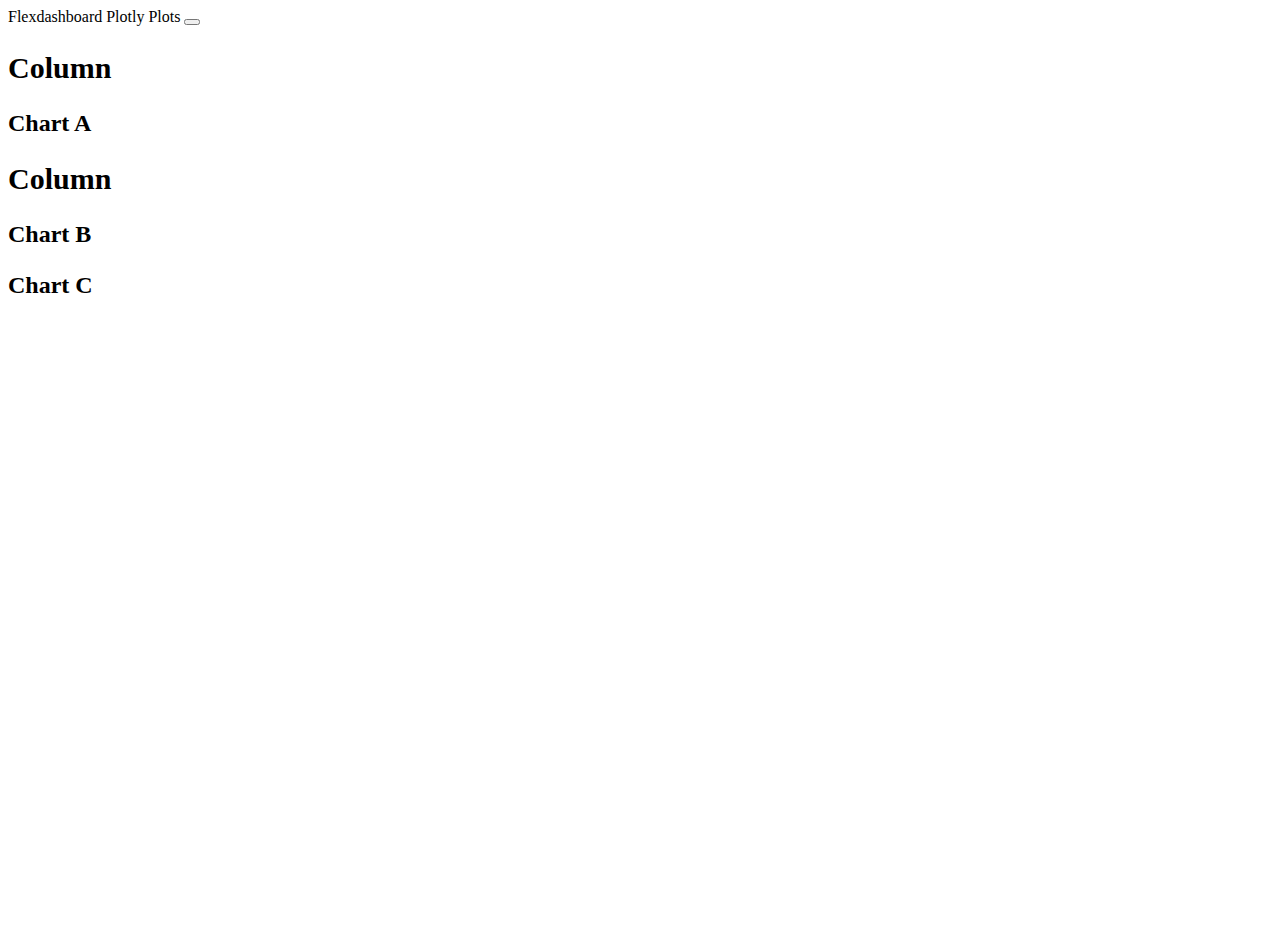
==== flexdashboard.html @ 16f6b31b "removing site_libs due to error in rendering" ====
<!DOCTYPE html>
<html xmlns="http://www.w3.org/1999/xhtml">
<head>

<meta charset="utf-8">
<meta http-equiv="Content-Type" content="text/html; charset=utf-8" />
<meta name="generator" content="pandoc" />



<title>Flexdashboard Plotly Plots</title>

<meta property="og:title" content="Flexdashboard Plotly Plots" />

<meta name='viewport' content='width=device-width, initial-scale=1.0, maximum-scale=1.0, user-scalable=no' />

<link rel="icon" href="data:image/x-icon;" type="image/x-icon">


<script type="text/javascript">
window.FlexDashboardComponents = [];
</script>

<script src="site_libs/header-attrs-2.16/header-attrs.js"></script>
<script src="site_libs/jquery-3.6.0/jquery-3.6.0.min.js"></script>
<meta name="viewport" content="width=device-width, initial-scale=1" />
<link href="site_libs/bootstrap-3.3.5/css/cosmo.min.css" rel="stylesheet" />
<script src="site_libs/bootstrap-3.3.5/js/bootstrap.min.js"></script>
<script src="site_libs/bootstrap-3.3.5/shim/html5shiv.min.js"></script>
<script src="site_libs/bootstrap-3.3.5/shim/respond.min.js"></script>
<style>h1 {font-size: 34px;}
       h1.title {font-size: 38px;}
       h2 {font-size: 30px;}
       h3 {font-size: 24px;}
       h4 {font-size: 18px;}
       h5 {font-size: 16px;}
       h6 {font-size: 12px;}
       code {color: inherit; background-color: rgba(0, 0, 0, 0.04);}
       pre:not([class]) { background-color: white }</style>
<script src="site_libs/stickytableheaders-0.1.19/jquery.stickytableheaders.min.js"></script>
<link href="site_libs/value-box-accent-static-0.6.0/theme-cosmo-value-box.css" rel="stylesheet" />
<link href="site_libs/flexdashboard-css-0.6.0/flexdashboard.min.css" rel="stylesheet" />
<link href="site_libs/flexdashboard-css-0.6.0/theme-cosmo.css" rel="stylesheet" />
<style type="text/css">
/*
  CSS for flexdashboard.js' use of Sly(). The sizing/position of this CSS needs to be
  applied _before_ flexdashboard.js initializes, which is why this CSS has been pulled
  out from flexdashboard.scss and inlined in the document's head.
*/

.storyboard-nav button {
  background: transparent;
  border: 0;
  opacity: .3;
  outline: none;
  padding: 0;
}

.storyboard-nav button:hover,
.storyboard-nav button:hover {
  opacity: .5;
}

.storyboard-nav button:disabled,
.storyboard-nav button:disabled {
  opacity: .1;
}

.storyboard-nav .sbnext,
.storyboard-nav .sbprev {
  float: left;
  width: 2%;
  height: 120px;
}

.storyboard-nav .sbprev {
  text-align: left;
  width: 2%;
}

.storyboard-nav .sbnext {
  float: right;
  text-align: right;
  margin-right: 8px;
}

.storyboard-nav .sbframelist {
  margin: 0 auto;
  width: 94%;
  height: 120px;
  overflow: hidden;
  text-shadow: none;
  margin-bottom: 8px;
}

.storyboard-nav .sbframelist ul {
  list-style: none;
  margin: 0;
  padding: 0;
  height: 100%;
}

.storyboard-nav .sbframelist ul li {
  float: left;
  width: 270px;
  height: 100%;
  padding: 10px 10px 10px 10px;
  margin-right: 8px;
  text-align: left;
  cursor: pointer;
}

.storyboard-nav .sbframelist ul li:last-child {
  margin-right: 0px;
}

.sbframe-commentary {
  width: 300px;
}

.sbframe-commentary ul {
  padding-left: 22px;
}

.sbframe.active {
  display: flex;
}

.sbframe:not(.active) {
  display: none;
}
@media only screen and (min-width: 768px) {
html, body {
  height: 100%;
}

#dashboard-container {
  height: 100%;
}
}
</style>



</head>

<body>

<div class="navbar navbar-inverse navbar-fixed-top" role="navigation">
<div class="container-fluid">
<div class="navbar-header">

<span class="navbar-logo">
  
</span>
<span class="navbar-brand">
  Flexdashboard Plotly Plots
  <span class="navbar-author">
        </span>
</span>

<button id="navbar-button" type="button" class="navbar-toggle collapsed pull-right" data-toggle="collapse" data-bs-toggle="collapse" data-target="#navbar" data-bs-target="#navbar">
<span class="icon-bar"></span>
<span class="icon-bar"></span>
<span class="icon-bar"></span>
</button>

</div>
<div id="navbar" class="navbar-collapse collapse">
<ul class="nav navbar-nav navbar-left">
</ul>
<ul class="nav navbar-nav navbar-right">
</ul>
</div><!--/.nav-collapse-->
</div><!--/.container-->
</div><!--/.navbar-->

<script type="text/javascript">


var FlexDashboard = (function () {

  // initialize options
  var _options = {};

  var FlexDashboard = function() {

    // default options
    _options = $.extend(_options, {
      theme: "cosmo",
      fillPage: false,
      orientation: 'columns',
      storyboard: false,
      defaultFigWidth: 576,
      defaultFigHeight: 461,
      defaultFigWidthMobile: 360,
      defaultFigHeightMobile: 461,
      isMobile: false,
      isPortrait: false,
      resize_reload: true
    });
  };

  function init(options) {

    // extend default options
    $.extend(true, _options, options);

    // add ids to sections that don't have them (pandoc won't assign ids
    // to e.g. sections with titles consisting of only chinese characters)
    var nextId = 1;
    $('.level1:not([id]),.level2:not([id]),.level3:not([id])').each(function() {
      $(this).attr('id', 'dashboard-' + nextId++);
    });

    // find navbar items
    var navbarItems = $('#flexdashboard-navbar');
    if (navbarItems.length)
      navbarItems = JSON.parse(navbarItems.html());
    addNavbarItems(navbarItems);

    // find the main dashboard container
    var dashboardContainer = $('#dashboard-container');

    // resolve mobile classes
    resolveMobileClasses(dashboardContainer);

    // one time global initialization for components
    componentsInit(dashboardContainer);

    // look for a global sidebar
    var globalSidebar = dashboardContainer.find(".section.level1.sidebar");
    if (globalSidebar.length > 0) {

      // global layout for fullscreen displays
      if (!isMobilePhone()) {

         // hoist it up to the top level
         globalSidebar.insertBefore(dashboardContainer);

         // lay it out (set width/positions)
         layoutSidebar(globalSidebar, dashboardContainer);

      // tuck sidebar into first page for mobile phones
      } else {

        // convert it into a level3 section
        globalSidebar.removeClass('sidebar');
        globalSidebar.removeClass('level1');
        globalSidebar.addClass('level3');
        var h1 = globalSidebar.children('h1');
        var h3 = $('<h3></h3>');
        h3.append(h1.contents());
        h3.insertBefore(h1);
        h1.detach();

        // move it into the first page
        var page = dashboardContainer.find('.section.level1').first();
        if (page.length > 0)
          page.prepend(globalSidebar);
      }
    }

    // look for pages to layout
    var pages = $('div.section.level1');
    if (pages.length > 0) {

        // find the navbar and collapse on clicked
        var navbar = $('#navbar');
        navbar.on("click", "a[data-toggle!=dropdown]", null, function () {
           navbar.collapse('hide');
        });

        // envelop the dashboard container in a tab content div
        dashboardContainer.wrapInner('<div class="tab-content"></div>');

        pages.each(function(index) {

          // lay it out
          layoutDashboardPage($(this));

          // add it to the navbar
          addToNavbar($(this), index === 0);

        });

    } else {

      // remove the navbar and navbar button if we don't
      // have any navbuttons
      if (navbarItems.length === 0) {
        $('#navbar').remove();
        $('#navbar-button').remove();
      }

      // add the storyboard class if requested
      if (_options.storyboard)
        dashboardContainer.addClass('storyboard');

      // layout the entire page
      layoutDashboardPage(dashboardContainer);
    }

    // if we are in shiny we need to trigger a window resize event to
    // force correct layout of shiny-bound-output elements
    if (isShinyDoc())
      $(window).trigger('resize');

    // make main components visible
    $('.section.sidebar').css('visibility', 'visible');
    dashboardContainer.css('visibility', 'visible');

    // handle location hash
    handleLocationHash();

    // intialize prism highlighting
    initPrismHighlighting();

    // record mobile and orientation state then register a handler
    // to refresh if resize_reload is set to true and it changes
    _options.isMobile = isMobilePhone();
    _options.isPortrait = isPortrait();
    if (_options.resize_reload) {
      $(window).on('resize', function() {
        if (_options.isMobile !== isMobilePhone() ||
            _options.isPortrait !== isPortrait()) {
          window.location.reload();
        }
      });
    } else {
      // if in desktop mode and resizing to mobile, make sure the heights are 100%
      // This enforces what `fillpage.css` does for "wider" pages.
      // Since we are not reloading once the page becomes small, we need to force the height to 100%
      // This is a new situation introduced when `_options.resize_reload` is `false`
      if (! _options.isMobile) {
        // only add if `fillpage.css` was added in the first place
        if (_options.fillPage) {
          // fillpage.css
          $("html,body,#dashboard").css("height", "100%");
        }
      }
    }
    // trigger layoutcomplete event
    dashboardContainer.trigger('flexdashboard:layoutcomplete');
  }

  function resolveMobileClasses(dashboardContainer) {
     // add top level layout class
    dashboardContainer.addClass(isMobilePhone() ? 'mobile-layout' :
                                                  'desktop-layout');

    // look for .mobile sections and add .no-mobile to their peers
    var mobileSections = $('.section.mobile');
    mobileSections.each(function() {
       var id = $(this).attr('id');
       var nomobileId = id.replace(/-\d+$/, '');
       $('#' + nomobileId).addClass('no-mobile');
    });
  }

  function addNavbarItems(navbarItems) {

    var navbarLeft = $('ul.navbar-left');
    var navbarRight = $('ul.navbar-right');

    for (var i = 0; i<navbarItems.length; i++) {

      // get the item
      var item = navbarItems[i];

      // determine the container
      var container = null;
      if (item.align === "left")
        container = navbarLeft;
      else
        container = navbarRight;

      // navbar menu if we have multiple items
      if (item.items) {
        var menu = navbarMenu(null, item.icon, item.title, container);
        for (var j = 0; j<item.items.length; j++) {
          var subItem = item.items[j];
          var li = $('<li></li>');
          var a = navbarLink(subItem.icon, subItem.title, subItem.href, subItem.target);
          a.removeClass("nav-link").addClass("dropdown-item");
          li.append(a);
          menu.append(li);
        }
      } else {
        var li = $('<li class="nav-item"></li>');
        li.append(navbarLink(item.icon, item.title, item.href, item.target));
        container.append(li);
      }
    }
  }

  // create or get a reference to an existing dropdown menu
  function navbarMenu(id, icon, title, container) {
    var existingMenu = [];
    if (id)
      existingMenu = container.children('#' + id);
    if (existingMenu.length > 0) {
      return existingMenu.children('ul');
    } else {
      var li = $('<li class="nav-item"></li>');
      if (id)
        li.attr('id', id);
      li.addClass('dropdown');
      // auto add "Share" title on mobile if necessary
      if (!title && icon && (icon === "fa-share-alt") && isMobilePhone())
        title = "Share";
      if (title) {
        title = title + ' <span class="caret"></span>';
      }
      var a = navbarLink(icon, title, "#");
      a.addClass('dropdown-toggle');
      a.attr('data-toggle', 'dropdown');
      a.attr('data-bs-toggle', 'dropdown');
      a.attr('role', 'button');
      a.attr('aria-expanded', 'false');
      li.append(a);
      var ul = $('<ul class="dropdown-menu"></ul>');
      ul.attr('role', 'menu');
      li.append(ul);
      container.append(li);
      return ul;
    }
  }

  function addToNavbar(page, active) {

    // capture the id and data-icon attribute (if any)
    var id = page.attr('id');
    var icon = page.attr('data-icon');
    var navmenu = page.attr('data-navmenu');

    // get hidden state (transfer this to navbar)
    var hidden = page.hasClass('hidden');
    page.removeClass('hidden');

    // sanitize the id for use with bootstrap tabs
    id = id.replace(/[.\/?&!#<>]/g, '').replace(/\s/g, '_');
    page.attr('id', id);

    // get the wrapper
    var wrapper = page.closest('.dashboard-page-wrapper');

    // move the id to the wrapper
    page.removeAttr('id');
    wrapper.attr('id', id);

    // add the tab-pane class to the wrapper
    wrapper.addClass('tab-pane');
    if (active)
      wrapper.addClass('active');

    // get a reference to the h1, discover its inner contens, then detach it
    var h1 = wrapper.find('h1').first();
    var title = h1.contents();
    h1.detach();

    // create a navbar item
    var li = $('<li></li>');
    var a = navbarLink(icon, title, '#' + id);
    a.attr('data-toggle', 'tab');
    li.append(a);

    // add it to the navbar (or navbar menu if specified)
    var container = $('ul.navbar-left');
    if (navmenu) {
      var menuId = navmenu.replace(/\s+/g, '');
      var menu = navbarMenu(menuId, null, navmenu, container);
      li.find("> a").removeClass("nav-link").addClass("dropdown-item");
      menu.append(li);
    } else {
      li.addClass("nav-item")
      container.append(li);
    }

    // hide it if requested
    if (hidden)
      li.addClass('hidden');
  }

  function navbarLink(icon, title, href, target) {

    var a = $('<a class="nav-link"></a>');
    if (icon) {

      // get the name of the icon set and icon
      var dashPos = icon.indexOf("-");
      var iconSet = null;
      var iconSplit = icon.split(" ");
      if (iconSplit.length > 1) {
        iconSet = iconSplit[0];
        icon = iconSplit.slice(1).join(" ");
      } else {
        iconSet = icon.substring(0, dashPos);
      }
      var iconName = icon.substring(dashPos + 1);

      // create the icon
      var iconElement = $('<span class="' + iconSet + ' ' + icon + '"></span>');
      if (title)
        iconElement.css('margin-right', '7px');
      a.append(iconElement);
      // if href is null see if we can auto-generate based on icon (e.g. social)
      if (!href)
        maybeGenerateLinkFromIcon(iconName, a);
    }
    if (title)
      a.append(title);

    // add the href.
    if (href) {
      if (href === "source_embed") {
        a.attr('href', '#');
        a.attr('data-featherlight', "#flexdashboard-source-code");
        a.featherlight({
            beforeOpen: function(event){
              $('body').addClass('unselectable');
            },
            afterClose: function(event){
              $('body').removeClass('unselectable');
            }
        });
      } else {
        a.attr('href', href);
      }
    }

    // add the arget
    if (target)
      a.attr('target', target);

    return a;
  }

  // auto generate a link from an icon name (e.g. twitter) when possible
  function maybeGenerateLinkFromIcon(iconName, a) {

     var serviceLinks = {
      "twitter": "https://twitter.com/share?text=" + encodeURIComponent(document.title) + "&url="+encodeURIComponent(location.href),
      "facebook": "https://www.facebook.com/sharer/sharer.php?s=100&p[url]="+encodeURIComponent(location.href),
      "linkedin": "https://www.linkedin.com/shareArticle?mini=true&url="+encodeURIComponent(location.href) + "&title=" + encodeURIComponent(document.title),
      "pinterest": "https://pinterest.com/pin/create/link/?url="+encodeURIComponent(location.href) + "&description=" + encodeURIComponent(document.title)
    };

    var makeSocialLink = function(a, href) {
      a.attr('href', '#');
      a.on('click', function(e) {
        e.preventDefault();
        window.open(href);
      });
    };

    $.each(serviceLinks, function(key, value) {
      if (iconName.indexOf(key) !== -1)
        makeSocialLink(a, value);
    });
  }

  // layout a dashboard page
  function layoutDashboardPage(page) {

    // use a page wrapper so that free form content above the
    // dashboard appears at the top rather than the side (as it
    // would without the wrapper in a column orientation)
    var wrapper = $('<div class="dashboard-page-wrapper"></div>');
    page.wrap(wrapper);

    // if there are no level2 or level3 headers synthesize a level3
    // header to contain the (e.g. frame it, scroll container, etc.)
    var headers = page.find('h2,h3');
    if (headers.length === 0)
      page.wrapInner('<div class="section level3"></div>');

    // hoist up any content before level 2 or level 3 headers
    var children = page.children();
    children.each(function(index) {
      if ($(this).hasClass('level2') || $(this).hasClass('level3'))
        return false;
      $(this).insertBefore(page);
    });

    // determine orientation and fillPage behavior for distinct media
    var orientation, fillPage, storyboard;

    // media: mobile phone
    if (isMobilePhone()) {

      // if there is a sidebar we need to ensure it's content
      // is properly framed as an h3
      var sidebar = page.find('.section.sidebar');
      sidebar.removeClass('sidebar');
      sidebar.wrapInner('<div class="section level3"></div>');
      var h2 = sidebar.find('h2');
      var h3 = $('<h3></h3>');
      h3.append(h2.contents());
      h3.insertBefore(h2);
      h2.detach();

      // wipeout h2 elements then enclose them in a single h2
      var level2 = page.find('div.section.level2');
      level2.each(function() {
        level2.children('h2').remove();
        level2.children().unwrap();
      });
      page.wrapInner('<div class="section level2"></div>');

      // substitute mobile images
      if (isPortrait()) {
        var mobileFigures = $('img.mobile-figure');
        mobileFigures.each(function() {
          // get the src (might be base64 encoded)
          var src = $(this).attr('src');

          // find it's peer
          var id = $(this).attr('data-mobile-figure-id');
          var img = $('img[data-figure-id=' + id + "]");
          img.attr('src', src)
             .attr('width', _options.defaultFigWidthMobile)
             .attr('height', _options.defaultFigHeightMobile);
        });
      }

      // hoist storyboard commentary into it's own section
      if (page.hasClass('storyboard')) {
        var commentaryHR = page.find('div.section.level3 hr');
        commentaryHR.each(function() {
          var commentary = $(this).nextAll().detach();
          var commentarySection = $('<div class="section level3"></div>');
          commentarySection.append(commentary);
          commentarySection.insertAfter($(this).closest('div.section.level3'));
          $(this).remove();
        });
      }

      // force a non full screen layout by columns
      orientation = _options.orientation = 'columns';
      fillPage = _options.fillPage = false;
      storyboard = _options.storyboard = false;

    // media: desktop
    } else {

      // determine orientation
      orientation = page.attr('data-orientation');
      if (orientation !== 'rows' && orientation != 'columns')
        orientation = _options.orientation;

      // determine storyboard mode
      storyboard = page.hasClass('storyboard');

      // fillPage based on options (force for storyboard)
      fillPage = _options.fillPage || storyboard;

      // handle sidebar
      var sidebar = page.find('.section.level2.sidebar');
      if (sidebar.length > 0)
        layoutSidebar(sidebar, page);
    }

    // give it and it's parent divs height: 100% if we are in fillPage mode
    if (fillPage) {
      page.addClass('vertical-layout-fill');
      page.css('height', '100%');
      page.parents('div').css('height', '100%');
    } else {
      page.addClass('vertical-layout-scroll');
    }

    // perform the layout
    if (storyboard)
      layoutPageAsStoryboard(page);
    else if (orientation === 'rows')
      layoutPageByRows(page, fillPage);
    else if (orientation === 'columns')
      layoutPageByColumns(page, fillPage);
  }

  function layoutSidebar(sidebar, content) {

    // get it out of the header hierarchy
    sidebar = sidebar.first();
    if (sidebar.hasClass('level1')) {
      sidebar.removeClass('level1');
      sidebar.children('h1').remove();
    } else if (sidebar.hasClass('level2')) {
      sidebar.removeClass('level2');
      sidebar.children('h2').remove();
    }

    // determine width
    var sidebarWidth = isTablet() ? 220 : 250;
    var dataWidth = parseInt(sidebar.attr('data-width'));
    if (dataWidth)
      sidebarWidth = dataWidth;

    // set the width and shift the page right to accomodate the sidebar
    sidebar.css('width', sidebarWidth + 'px');
    content.css('padding-left', sidebarWidth + 'px');

    // wrap it's contents in a form
    sidebar.wrapInner($('<form></form>'));
  }

  function layoutPageAsStoryboard(page) {

    // create storyboard navigation
    var nav = $('<div class="storyboard-nav"></div>');

    // add navigation buttons
    var prev = $('<button class="sbprev"><i class="fa fa-angle-left"></i></button>');
    nav.append(prev);
    var next= $('<button class="sbnext"><i class="fa fa-angle-right"></i></button>');
    nav.append(next);

    // add navigation frame
    var frameList = $('<div class="sbframelist"></div>');
    nav.append(frameList);
    var ul = $('<ul></ul>');
    frameList.append(ul);

     // find all the level3 sections (those are the storyboard frames)
    var frames = page.find('div.section.level3');
    frames.each(function() {

      // mark it
      $(this).addClass('sbframe');

      // divide it into chart content and (optional) commentary
      $(this).addClass('dashboard-column-orientation');

      // stuff the chart into it's own div w/ flex
      $(this).wrapInner('<div class="sbframe-component"></div>');
      setFlex($(this), 1);
      var frame = $(this).children('.sbframe-component');

      // extract the title from the h3
      var li = $('<li></li>');
      var h3 = frame.children('h3');
      li.append(h3.contents());
      h3.detach();
      ul.append(li);

      // extract commentary
      var hr = frame.children('hr');
      if (hr.length) {
        var commentary = hr.nextAll().detach();
        hr.remove();
        var commentaryFrame = $('<div class="sbframe-commentary"></div>');
        commentaryFrame.addClass('flowing-content-shim');
        commentaryFrame.addClass('flowing-content-container');
        commentaryFrame.append(commentary);
        $(this).append(commentaryFrame);

        // look for a data-commentary-width attribute
        var commentaryWidth = $(this).attr('data-commentary-width');
        if (commentaryWidth)
          commentaryFrame.css('width', commentaryWidth + 'px');
      }

      // layout the chart (force flex)
      var result = layoutChart(frame, true);

      // ice the notes if there are none
      if (!result.notes)
        frame.find('.chart-notes').remove();

      // set flex on chart
      setFlex(frame, 1);
    });

    // create a div to hold all the frames
    var frameContent = $('<div class="sbframe-content"></div>');
    frameContent.addClass('dashboard-row-orientation');
    frameContent.append(frames.detach());

    // row orientation to stack nav and frame content
    page.addClass('dashboard-row-orientation');
    page.append(nav);
    page.append(frameContent);
    setFlex(frameContent, 1);

    // initialize sly
    var sly = new Sly(frameList, {
    		horizontal: true,
    		itemNav: 'basic',
    		smart: true,
    		activateOn: 'click',
    		startAt: 0,
    		scrollBy: 1,
    		activatePageOn: 'click',
    		speed: 200,
    		moveBy: 600,
    		dragHandle: true,
    		dynamicHandle: true,
    		clickBar: true,
    		keyboardNavBy: 'items',
    		next: next,
    		prev: prev
    	}).init();

    // make first frame active
    frames.removeClass('active');
    frames.first().addClass('active');

    // subscribe to frame changed events
    sly.on('active', function (eventName, itemIndex) {
      frames.removeClass('active');
      frames.eq(itemIndex).addClass('active')
                          .trigger('shown');
    });
  }

  function layoutPageByRows(page, fillPage) {

    // row orientation
    page.addClass('dashboard-row-orientation');

    // find all the level2 sections (those are the rows)
    var rows = page.find('div.section.level2');

    // if there are no level2 sections then treat the
    // entire page as if it's a level 2 section
    if (rows.length === 0) {
      page.wrapInner('<div class="section level2"></div>');
      rows = page.find('div.section.level2');
    }

    rows.each(function () {

      // flags
      var haveNotes = false;
      var haveFlexHeight = true;

      // remove the h2
      $(this).children('h2').remove();

      // check for a tabset
      var isTabset = $(this).hasClass('tabset');
      if (isTabset)
        layoutTabset($(this));

      // give it row layout semantics if it's not a tabset
      if (!isTabset)
        $(this).addClass('dashboard-row');

      // find all of the level 3 subheads
      var columns = $(this).find('div.section.level3');

      // determine figureSizes sizes
      var figureSizes = chartFigureSizes(columns);

      // fixup the columns
      columns.each(function(index) {

        // layout the chart (force flex if we are in a tabset)
        var result = layoutChart($(this), isTabset);

        // update flexHeight state
        if (!result.flex)
          haveFlexHeight = false;

        // update state
        if (result.notes)
          haveNotes = true;

        // set the column flex based on the figure width
        // (value boxes will just get the default figure width)
        var chartWidth = figureSizes[index].width;
        setFlex($(this), chartWidth + ' ' + chartWidth + ' 0px');

      });

      // remove empty chart note divs
      if (isTabset)
        $(this).find('.chart-notes').filter(function() {
            return $(this).html() === "&nbsp;";
        }).remove();
      if (!haveNotes)
        $(this).find('.chart-notes').remove();

       // make it a flexbox row
      if (haveFlexHeight)
        $(this).addClass('dashboard-row-flex');

      // now we can set the height on all the wrappers (based on maximum
      // figure height + room for title and notes, or data-height on the
      // container if specified). However, don't do this if there is
      // no flex on any of the constituent columns
      var flexHeight = null;
      var dataHeight = parseInt($(this).attr('data-height'));
      if (dataHeight)
        flexHeight = adjustedHeight(dataHeight, columns.first());
      else if (haveFlexHeight)
        flexHeight = maxChartHeight(figureSizes, columns);
      if (flexHeight) {
        if (fillPage)
          setFlex($(this), flexHeight + ' ' + flexHeight + ' 0px');
        else {
          $(this).css('height', flexHeight + 'px');
          setFlex($(this), '0 0 ' + flexHeight + 'px');
        }
      }

    });
  }

  function layoutPageByColumns(page, fillPage) {

    // column orientation
    page.addClass('dashboard-column-orientation');

    // find all the level2 sections (those are the columns)
    var columns = page.find('div.section.level2');

    // if there are no level2 sections then treat the
    // entire page as if it's a level 2 section
    if (columns.length === 0) {
      page.wrapInner('<div class="section level2"></div>');
      columns = page.find('div.section.level2');
    }

    // layout each column
    columns.each(function (index) {

      // remove the h2
      $(this).children('h2').remove();

      // make it a flexbox column
      $(this).addClass('dashboard-column');

      // check for a tabset
      var isTabset = $(this).hasClass('tabset');
      if (isTabset)
        layoutTabset($(this));

      // find all the h3 elements
      var rows = $(this).find('div.section.level3');

      // get the figure sizes for the rows
      var figureSizes = chartFigureSizes(rows);

      // column flex is the max row width (or data-width if specified)
      var flexWidth;
      var dataWidth = parseInt($(this).attr('data-width'));
      if (dataWidth)
        flexWidth = dataWidth;
      else
        flexWidth = maxChartWidth(figureSizes);
      setFlex($(this), flexWidth + ' ' + flexWidth + ' 0px');

      // layout each chart
      rows.each(function(index) {

        // perform the layout
        var result = layoutChart($(this), false);

        // ice the notes if there are none
        if (!result.notes)
          $(this).find('.chart-notes').remove();

        // set flex height based on figHeight, then adjust
        if (result.flex) {
          var chartHeight = figureSizes[index].height;
          chartHeight = adjustedHeight(chartHeight, $(this));
          if (fillPage)
            setFlex($(this), chartHeight + ' ' + chartHeight + ' 0px');
          else {
            $(this).css('height', chartHeight + 'px');
            setFlex($(this), chartHeight + ' ' + chartHeight + ' ' + chartHeight + 'px');
          }
        }
      });
    });
  }

  function chartFigureSizes(charts) {

    // sizes
    var figureSizes = new Array(charts.length);

    // check each chart
    charts.each(function(index) {

      // start with default
      figureSizes[index] = {
        width: _options.defaultFigWidth,
        height: _options.defaultFigHeight
      };

      // look for data-height or data-width then knit options
      var dataWidth = parseInt($(this).attr('data-width'));
      var dataHeight = parseInt($(this).attr('data-height'));
      var knitrOptions = $(this).find('.knitr-options:first');
      var knitrWidth, knitrHeight;
      if (knitrOptions) {
        knitrWidth = parseInt(knitrOptions.attr('data-fig-width'));
        knitrHeight =  parseInt(knitrOptions.attr('data-fig-height'));
      }

      // width
      if (dataWidth)
        figureSizes[index].width = dataWidth;
      else if (knitrWidth)
        figureSizes[index].width = knitrWidth;

      // height
      if (dataHeight)
        figureSizes[index].height = dataHeight;
      else if (knitrHeight)
        figureSizes[index].height = knitrHeight;
    });

    // return sizes
    return figureSizes;
  }

  function maxChartHeight(figureSizes, charts) {

    // first compute the maximum height
    var maxHeight = _options.defaultFigHeight;
    for (var i = 0; i<figureSizes.length; i++)
      if (figureSizes[i].height > maxHeight)
        maxHeight = figureSizes[i].height;

    // now add offests for chart title and chart notes
    if (charts.length)
      maxHeight = adjustedHeight(maxHeight, charts.first());

    return maxHeight;
  }

  function adjustedHeight(height, chart) {
    if (chart.length > 0) {
      var chartTitle = chart.find('.chart-title');
      if (chartTitle.length)
        height += chartTitle.first().outerHeight();
      var chartNotes = chart.find('.chart-notes');
      if (chartNotes.length)
        height += chartNotes.first().outerHeight();
    }
    return height;
  }

  function maxChartWidth(figureSizes) {
    var maxWidth = _options.defaultFigWidth;
    for (var i = 0; i<figureSizes.length; i++)
      if (figureSizes[i].width > maxWidth)
        maxWidth = figureSizes[i].width;
    return maxWidth;
  }

  // layout a chart
  function layoutChart(chart, forceFlex) {

    // state to return
    var result = {
      notes: false,
      flex: false
    };

    // extract the title
    var title = extractTitle(chart);

    // find components that apply to this container
    var components = componentsFind(chart);

    // if it's a custom component then call it and return
    var customComponents = componentsCustom(components);
    if (customComponents.length) {
      componentsLayout(customComponents, title, chart);
      result.notes = false;
      result.flex = forceFlex || componentsFlex(customComponents);
      return result;
    }

    // put all the content in a chart wrapper div
    chart.addClass('chart-wrapper');
    chart.wrapInner('<div class="chart-stage"></div>');
    var chartContent = chart.children('.chart-stage');

    // flex the content if appropriate
    result.flex = forceFlex || componentsFlex(components);
    if (result.flex) {
      // add flex classes
      chart.addClass('chart-wrapper-flex');
      chartContent.addClass('chart-stage-flex');

      // additional shim to break out of flexbox sizing
      chartContent.wrapInner('<div class="chart-shim"></div>');
      chartContent = chartContent.children('.chart-shim');
    }

    // set custom data-padding attribute
    var pad = chart.attr('data-padding');
    if (pad) {
      if (pad === "0")
        chart.addClass('no-padding');
      else {
        pad = pad + 'px';
        chartContent.css('left', pad)
                    .css('top', pad)
                    .css('right', pad)
                    .css('bottom', pad)
      }
    }

    // call compoents
    componentsLayout(components, title, chartContent);

    // also activate components on shiny output
    findShinyOutput(chartContent).on('shiny:value',
      function(event) {
        var element = $(event.target);
        setTimeout(function() {

          // see if we opted out of flex based on our output (for shiny
          // we can't tell what type of output we have until after the
          // value is bound)
          var components = componentsFind(element);
          var flex = forceFlex || componentsFlex(components);
          if (!flex) {
            chart.css('height', "");
            setFlex(chart, "");
            chart.removeClass('chart-wrapper-flex');
            chartContent.removeClass('chart-stage-flex');
            chartContent.children().unwrap();
          }

          // perform layout
          componentsLayout(components, title, element.parent());
        }, 10);
      });

    // add the title
    var chartTitle = $('<div class="chart-title"></div>');
    chartTitle.append(title);
    chart.prepend(chartTitle);

    // add the notes section
    var chartNotes = $('<div class="chart-notes"></div>');
    chartNotes.html('&nbsp;');
    chart.append(chartNotes);

    // attempt to extract notes if we have a component
    if (components.length)
      result.notes = extractChartNotes(chartContent, chartNotes);

    // return result
    return result;
  }

  // build a tabset from a section div with the .tabset class
  function layoutTabset(tabset) {

    // check for fade option
    var fade = tabset.hasClass("tabset-fade");
    var pills = tabset.hasClass("tabset-pills");
    var navClass = pills ? "nav-pills" : "nav-tabs";

    // determine the heading level of the tabset and tabs
    var match = tabset.attr('class').match(/level(\d) /);
    if (match === null)
      return;
    var tabsetLevel = Number(match[1]);
    var tabLevel = tabsetLevel + 1;

    // find all subheadings immediately below
    var tabs = tabset.find("div.section.level" + tabLevel);
    if (!tabs.length)
      return;

    // create tablist and tab-content elements
    var tabList = $('<ul class="nav ' + navClass + '" role="tablist"></ul>');
    $(tabs[0]).before(tabList);
    var tabContent = $('<div class="tab-content"></div>');
    $(tabs[0]).before(tabContent);

    // build the tabset
    var activeTab = 0;
    tabs.each(function(i) {

      // get the tab div
      var tab = $(tabs[i]);

      // get the id then sanitize it for use with bootstrap tabs
      var id = tab.attr('id');

      // see if this is marked as the active tab
      if (tab.hasClass('active'))
        activeTab = i;

      // sanitize the id for use with bootstrap tabs
      id = id.replace(/[.\/?&!#<>]/g, '').replace(/\s/g, '_');
      tab.attr('id', id);

      // get the heading element within it and grab it's text
      var heading = tab.find('h' + tabLevel + ':first');
      var headingDom = heading.contents();

      // build and append the tab list item
      var a = $('<a role="tab" data-toggle="tab" class="nav-link"></a>');
      a.append(headingDom);
      a.attr('href', '#' + id);
      a.attr('aria-controls', id);
      var li = $('<li role="presentation" class="nav-item"></li>');
      li.append(a);
      tabList.append(li);

      // set it's attributes
      tab.attr('role', 'tabpanel');
      tab.addClass('tab-pane');
      tab.addClass('tabbed-pane');
      tab.addClass('no-title');
      if (fade)
        tab.addClass('fade');

      // move it into the tab content div
      tab.detach().appendTo(tabContent);
    });

    // set active tab
    $(tabList.children()[activeTab]).tab("show");
    var active = $(tabContent.children('div.section')[activeTab]);
    active.addClass('active');
    if (fade)
      active.addClass('in');

    // add nav-tabs-custom
    tabset.addClass('nav-tabs-custom');

    // internal layout is dashboard-column with tab-content flexing
    tabset.addClass('dashboard-column');
    setFlex(tabContent, 1);
  }

  // one time global initialization for components
  function componentsInit(dashboardContainer) {
    for (var i=0; i<window.FlexDashboardComponents.length; i++) {
      var component = window.FlexDashboardComponents[i];
      if (component.init)
        component.init(dashboardContainer);
    }
  }

  // find components that apply within a container
  function componentsFind(container) {

    // look for components
    var components = [];
    for (var i=0; i<window.FlexDashboardComponents.length; i++) {
      var component = window.FlexDashboardComponents[i];
      if (component.find(container).length)
        components.push(component);
    }

    // if there were none then use a special flowing content component
    // that just adds a scrollbar in fillPage mode
    if (components.length == 0) {
      components.push({
        find: function(container) {
          return container;
        },

        flex: function(fillPage) {
          return fillPage;
        },

        layout: function(title, container, element, fillPage) {
          if (fillPage) {
            container.addClass('flowing-content-shim');
            container.addClass('flowing-content-container');
          }
        }
      });
    }

    return components;
  }

  // if there is a custom component then pick it out
  function componentsCustom(components) {
    var customComponent = [];
    for (var i=0; i<components.length; i++)
      if (components[i].type === "custom") {
        customComponent.push(components[i]);
        break;
      }
    return customComponent;
  }

  // query all components for flex
  function componentsFlex(components) {

    // no components at all means no flex
    if (components.length === 0)
      return false;

    // otherwise query components (assume true unless we see false)
    var isMobile = isMobilePhone();
    for (var i=0; i<components.length; i++)
      if (components[i].flex && !components[i].flex(_options.fillPage))
        return false;
    return true;
  }

  // layout all components
  function componentsLayout(components, title, container) {
    var isMobile = isMobilePhone();
    for (var i=0; i<components.length; i++) {
      var element = components[i].find(container);
      if (components[i].layout) {
        // call layout (don't call other components if it returns false)
        var result = components[i].layout(title, container, element, _options.fillPage);
        if (result === false)
          return;
      }
    }
  }

  // get a reference to the h3, discover it's inner html, and remove it
  function extractTitle(container) {
    var h3 = container.children('h3').first();
    var title = '';
    if (!container.hasClass('no-title'))
      title = h3.contents();
    h3.detach();
    return title;
  }

  // extract chart notes
  function extractChartNotes(chartContent, chartNotes) {
    // look for a terminating blockquote or image caption
    var blockquote = chartContent.children('blockquote:last-child');
    var caption = chartContent.children('div.image-container')
                              .children('p.caption');
    if (blockquote.length) {
      chartNotes.empty().append(blockquote.children('p:first-child').contents());
      blockquote.remove();
      return true;
    } else if (caption.length) {
      chartNotes.empty().append(caption.contents());
      caption.remove();
      return true;
    } else {
      return false;
    }
  }

  function findShinyOutput(chartContent) {
    return chartContent.find('.shiny-text-output, .shiny-html-output');
  }

  // safely detect rendering on a mobile phone
  function isMobilePhone() {
    try
    {
      return ! window.matchMedia("only screen and (min-width: 768px)").matches;
    }
    catch(e) {
      return false;
    }
  }

  function isFillPage() {
    return _options.fillPage;
  }

  // detect portrait mode
  function isPortrait() {
    return ($(window).width() < $(window).height());
  }

  // safely detect rendering on a tablet
  function isTablet() {
    try
    {
      return window.matchMedia("only screen and (min-width: 769px) and (max-width: 992px)").matches;
    }
    catch(e) {
      return false;
    }
  }

  // test whether this is a shiny doc
  function isShinyDoc() {
    return (typeof(window.Shiny) !== "undefined" && !!window.Shiny.outputBindings);
  }

  // set flex using vendor specific prefixes
  function setFlex(el, flex) {
    el.css('-webkit-box-flex', flex)
      .css('-webkit-flex', flex)
      .css('-ms-flex', flex)
      .css('flex', flex);
  }

  // support bookmarking of pages
  function handleLocationHash() {

    // restore tab/page from bookmark
    var hash = window.decodeURIComponent(window.location.hash);
    if (hash.length > 0)
      $('ul.nav a[href="' + hash + '"]').tab('show');
    FlexDashboardUtils.manageActiveNavbarMenu();

    // navigate to a tab when the history changes
    window.addEventListener("popstate", function(e) {
      var hash = window.decodeURIComponent(window.location.hash);
      var activeTab = $('ul.nav a[href="' + hash + '"]');
      if (activeTab.length) {
        activeTab.tab('show');
      } else {
        $('ul.nav a:first').tab('show');
      }
      FlexDashboardUtils.manageActiveNavbarMenu();
    });

    // add a hash to the URL when the user clicks on a tab/page
    $('.navbar-nav a[data-toggle="tab"]').on('click', function(e) {
      var baseUrl = FlexDashboardUtils.urlWithoutHash(window.location.href);
      var hash = FlexDashboardUtils.urlHash($(this).attr('href'));
      var href = baseUrl + hash;
      FlexDashboardUtils.setLocation(href);
    });

    // handle clicks of other links that should activate pages
    var navPages = $('ul.navbar-nav li a[data-toggle=tab]');
    navPages.each(function() {
      var href =  $(this).attr('href');
      var links = $('a[href="' + href + '"][data-toggle!=tab]');
      links.each(function() {
        $(this).on('click', function(e) {
          window.FlexDashboardUtils.showPage(href);
        });
      });
    });
  }

  // tweak Prism highlighting
  function initPrismHighlighting() {

    if (window.Prism) {
      Prism.languages.insertBefore('r', 'comment', {
        'heading': [
          {
            // title 1
        	  // =======

        	  // title 2
        	  // -------
        	  pattern: /\w+.*(?:\r?\n|\r)(?:====+|----+)/,
            alias: 'operator'
          },
          {
            // ### title 3
            pattern: /(^\s*)###[^#].+/m,
            lookbehind: true,
            alias: 'operator'
          }
        ]
      });

      // prism highlight
      Prism.highlightAll();
    }
  }

  FlexDashboard.prototype = {
    constructor: FlexDashboard,
    init: init,
    isMobilePhone: isMobilePhone,
    isFillPage: isFillPage
  };

  return FlexDashboard;

})();

// utils
window.FlexDashboardUtils = {
  resizableImage: function(img) {
    var src = img.attr('src');
    var url = 'url("' + src + '")';
    img.parent().css('background', url)
                .css('background-size', 'contain')
                .css('background-repeat', 'no-repeat')
                .css('background-position', 'center')
                .addClass('image-container');
  },
  setLocation: function(href) {
    if (history && history.pushState) {
      history.pushState(null, null, href);
    } else {
      window.location.replace(href);
    }
    setTimeout(function() {
        window.scrollTo(0, 0);
    }, 10);
    this.manageActiveNavbarMenu();
  },
  showPage: function(href) {
    $('ul.navbar-nav li a[href="' + href + '"]').tab('show');
    var baseUrl = this.urlWithoutHash(window.location.href);
    var loc = baseUrl + href;
    this.setLocation(loc);
  },
  showLinkedValue: function(href) {
    // check for a page link
    if ($('ul.navbar-nav li a[data-toggle=tab][href="' + href + '"]').length > 0)
      this.showPage(href);
    else
      window.open(href);
  },
  urlWithoutHash: function(url) {
    var hashLoc = url.indexOf('#');
    if (hashLoc != -1)
      return url.substring(0, hashLoc);
    else
      return url;
  },
  urlHash: function(url) {
    var hashLoc = url.indexOf('#');
    if (hashLoc != -1)
      return url.substring(hashLoc);
    else
      return "";
  },
  manageActiveNavbarMenu: function () {
    // remove active from currently active tabs
    $('.navbar ul.nav .active').removeClass('active');
    // find the active tab
    var activeTab = $('.dashboard-page-wrapper.tab-pane.active');
    if (activeTab.length > 0) {
      var tabId = activeTab.attr('id');
      if (tabId)
        $(".navbar ul.nav a[href='#" + tabId + "']").tab("show");
    }
  }
};

window.FlexDashboard = new FlexDashboard();

// empty content
window.FlexDashboardComponents.push({
  find: function(container) {
    if (container.find('p').length == 0)
      return container;
    else
      return $();
  }
})

// plot image
window.FlexDashboardComponents.push({

  find: function(container) {
    return container.children('p')
                    .children('img:only-child');
  },

  layout: function(title, container, element, fillPage) {
    FlexDashboardUtils.resizableImage(element);
  }
});

// plot image (figure style)
window.FlexDashboardComponents.push({

  find: function(container) {
    return container.children('div.figure').children('img');
  },

  layout: function(title, container, element, fillPage) {
    FlexDashboardUtils.resizableImage(element);
  }
});

// htmlwidget
window.FlexDashboardComponents.push({

  init: function(dashboardContainer) {
    // trigger "shown" after initial layout to force static htmlwidgets
    // in runtime: shiny to be resized after the dom has been transformed
    dashboardContainer.on('flexdashboard:layoutcomplete', function(event) {
      setTimeout(function() {
        dashboardContainer.trigger('shown');
      }, 200);
    });
  },

  find: function(container) {
    return container.children('div[id^="htmlwidget-"],div.html-widget');
  }
});

// gauge
window.FlexDashboardComponents.push({

  find: function(container) {
    return container.children('div.html-widget.gauge');
  },

  flex: function(fillPage) {
    return false;
  },

  layout: function(title, container, element, fillPage) {


  }

});

// shiny output
window.FlexDashboardComponents.push({
  find: function(container) {
    return container.children('div[class^="shiny-"]');
  }
});

// bootstrap table
window.FlexDashboardComponents.push({

  find: function(container) {
    var bsTable = container.find('table.table');
    if (bsTable.length !== 0)
      return bsTable;
    else
      return container.find('tr.header').parent('thead').parent('table');
  },

  flex: function(fillPage) {
    return fillPage;
  },

  layout: function(title, container, element, fillPage) {

    // alias variables
    var bsTable = element;

    // fixup xtable generated tables with a proper thead
    var headerRow = bsTable.find('tbody > tr:first-child > th').parent();
    if (headerRow.length > 0) {
      var thead = $('<thead></thead>');
      bsTable.prepend(thead);
      headerRow.detach().appendTo(thead);
    }

    // improve appearance
    container.addClass('bootstrap-table');

    // for fill page provide scrolling w/ sticky headers
    if (fillPage) {
      // force scrollbar on overflow
      container.addClass('flowing-content-shim');

      // stable table headers when scrolling
      bsTable.stickyTableHeaders({
        scrollableArea: container
      });
    }
  }
});

// embedded shiny app
window.FlexDashboardComponents.push({

  find: function(container) {
    return container.find('iframe.shiny-frame');
  },

  flex: function(fillPage) {
    return fillPage;
  },

  layout: function(title, container, element, fillPage) {
    if (fillPage) {
      element.attr('height', '100%');
    } else {
      // provide default height if necessary
      var height = element.get(0).style.height;
      if (!height)
        height = element.attr('height');
      if (!height)
        element.attr('height', 500);
    }
  }
});

// shiny fillRow or fillCol
window.FlexDashboardComponents.push({

  find: function(container) {
    return container.find('.flexfill-container');
  },

  flex: function(fillPage) {
    return fillPage;
  },

  layout: function(title, container, element, fillPage) {
    if (fillPage)
      element.css('height', '100%');
    else {
      // provide default height if necessary
      var height = element.get(0).style.height;
      if (height === "100%" || height === "auto" || height === "initial" ||
          height === "inherit" || !height) {
        element.css('height', 500);
      }
    }
  }
});

// valueBox
window.FlexDashboardComponents.push({

  type: "custom",

  find: function(container) {
    if (container.find('span.value-output, .shiny-valuebox-output').length)
      return container;
    else
      return $();
  },

  flex: function(fillPage) {
    return false;
  },

  layout: function(title, container, element, fillPage) {

    // alias variables
    var chartTitle = title;
    var valueBox = element;

    // add value-box class to container
    container.addClass('value-box');

    // value paragraph
    var value = $('<p class="value"></p>');

    // if we have shiny-text-output then just move it in
    var valueOutputSpan = [];
    var shinyOutput = valueBox.find('.shiny-valuebox-output').detach();
    if (shinyOutput.length) {
      valueBox.children().remove();
      shinyOutput.html("&mdash;");
      value.append(shinyOutput);
    } else {
      // extract the value (remove leading vector index)
      var chartValue = valueBox.text().trim();
      chartValue = chartValue.replace("[1] ", "");
      valueOutputSpan = valueBox.find('span.value-output').detach();
      valueBox.children().remove();
      value.text(chartValue);
    }

    // caption
    var caption = $('<p class="caption"></p>');
    caption.append(chartTitle);

    // build inner div for value box and add it
    var inner = $('<div class="inner"></div>');
    inner.append(value);
    inner.append(caption);
    valueBox.append(inner);

    // add icon if specified
    var icon = $('<div class="icon"><i></i></div>');
    valueBox.append(icon);
    function setIcon(chartIcon) {
      var iconLib = "";
      var iconSplit = chartIcon.split(" ");
      if (iconSplit.length > 1) {
        iconLib = iconSplit[0];
        chartIcon = iconSplit.slice(1).join(" ");
      } else {
        var components = chartIcon.split("-");
        if (components.length > 1)
          iconLib = components[0];
      }
      icon.children('i').attr('class', iconLib + ' ' + chartIcon);
    }
    var chartIcon = valueBox.attr('data-icon');
    if (chartIcon)
      setIcon(chartIcon);

    // handle data attributes in valueOutputSpan
    function handleValueOutput(valueOutput) {

      // caption
      var dataCaption = valueOutput.attr('data-caption');
      if (dataCaption)
        caption.html(dataCaption);

      // icon
      var dataIcon = valueOutput.attr('data-icon');
      if (dataIcon)
        setIcon(dataIcon);

      // If valueBox(color=) was an accent color, this attr should
      // be populated with the accent color and the relevant CSS comes
      // in through HTML dependencies
      var dataColorAccent = valueOutput.attr('data-color-accent');
      var valueBoxClasses = "value-box-" + (["primary", "info", "danger", "warning", "success"].join(" value-box-"));
      if (dataColorAccent) {
        valueBox.removeClass(valueBoxClasses);
        valueBox.addClass('value-box-' + dataColorAccent);
      }

      // If valueBox(color=) was a CSS color, these other data-color-*
      // attrs will be populated
      var dataColor = valueOutput.attr('data-color');
      if (dataColor) {
        valueBox.removeClass(valueBoxClasses);
        valueBox.css('background-color', dataColor);
      }
      var dataColorText = valueOutput.attr('data-color-text');
      if (dataColorText) {
        valueBox.find(".inner").css('color', dataColorText);
      }
      var dataColorIcon = valueOutput.attr('data-color-icon');
      if (dataColorIcon) {
        valueBox.find(".icon").css('color', dataColorIcon);
      }

      // url
      var dataHref = valueOutput.attr('data-href');
      if (dataHref) {
        valueBox.addClass('linked-value');
        valueBox.off('click.value-box');
        valueBox.on('click.value-box', function(e) {
          window.FlexDashboardUtils.showLinkedValue(dataHref);
        });
      }
    }

    // check for a valueOutputSpan
    if (valueOutputSpan.length > 0) {
      handleValueOutput(valueOutputSpan);
    }

    // if we have a shinyOutput then bind a listener to handle
    // new valueOutputSpan values
    shinyOutput.on('shiny:value',
      function(event) {
        var element = $(event.target);
        setTimeout(function() {
          var valueOutputSpan = element.find('span.value-output');
          if (valueOutputSpan.length > 0)
            handleValueOutput(valueOutputSpan);
        }, 10);
      }
    );
  }
});
</script>

<div id="dashboard-container">

<div id="column" class="section level2" data-width="650">
<h2>Column</h2>
<div id="chart-a" class="section level3">
<h3>Chart A</h3>
<div class="knitr-options" data-fig-width="576" data-fig-height="460">

</div>
</div>
</div>
<div id="column-1" class="section level2" data-width="350">
<h2>Column</h2>
<div id="chart-b" class="section level3">
<h3>Chart B</h3>
<div class="knitr-options" data-fig-width="576" data-fig-height="460">

</div>
</div>
<div id="chart-c" class="section level3">
<h3>Chart C</h3>
<div class="knitr-options" data-fig-width="576" data-fig-height="460">

</div>
</div>
</div>

</div>

<script>
$(document).ready(function() {
  // add bootstrap table styles to pandoc tables
  $('tr.header').parent('thead').parent('table').addClass('table table-condensed table-sm');

  // initialize mathjax
  var script = document.createElement("script");
  script.type = "text/javascript";
  script.src  = "https://mathjax.rstudio.com/latest/MathJax.js?config=TeX-AMS-MML_HTMLorMML";
  document.getElementsByTagName("head")[0].appendChild(script);

});
</script>

<script type="text/javascript">
$(document).ready(function () {
  FlexDashboard.init({
    fillPage: true,
    orientation: "columns",
    storyboard: false,
    defaultFigWidth: 576,
    defaultFigHeight: 460,
    defaultFigWidthMobile: 360,
    defaultFigHeightMobile: 460,
    resize_reload: true
  });
  var navbar = $(".navbar").first();
  var body = $("body").first();
  var sidebar = $(".section.sidebar").first();
  function addNavbarPadding() {
    var navHeight = navbar.outerHeight();
    body.css("padding-top", (navHeight + 8) + "px");
    sidebar.css("top", navHeight + "px");
    var resizeEvent = window.document.createEvent("UIEvents");
    resizeEvent.initUIEvent("resize", true, false, window, 0);
    window.dispatchEvent(resizeEvent);
  }
  if (!window.Shiny) setTimeout(addNavbarPadding, 100);
  $(document).on("shiny:idle", function() {
    setTimeout(addNavbarPadding, 50);
  });
});
</script>

</body>
</html>
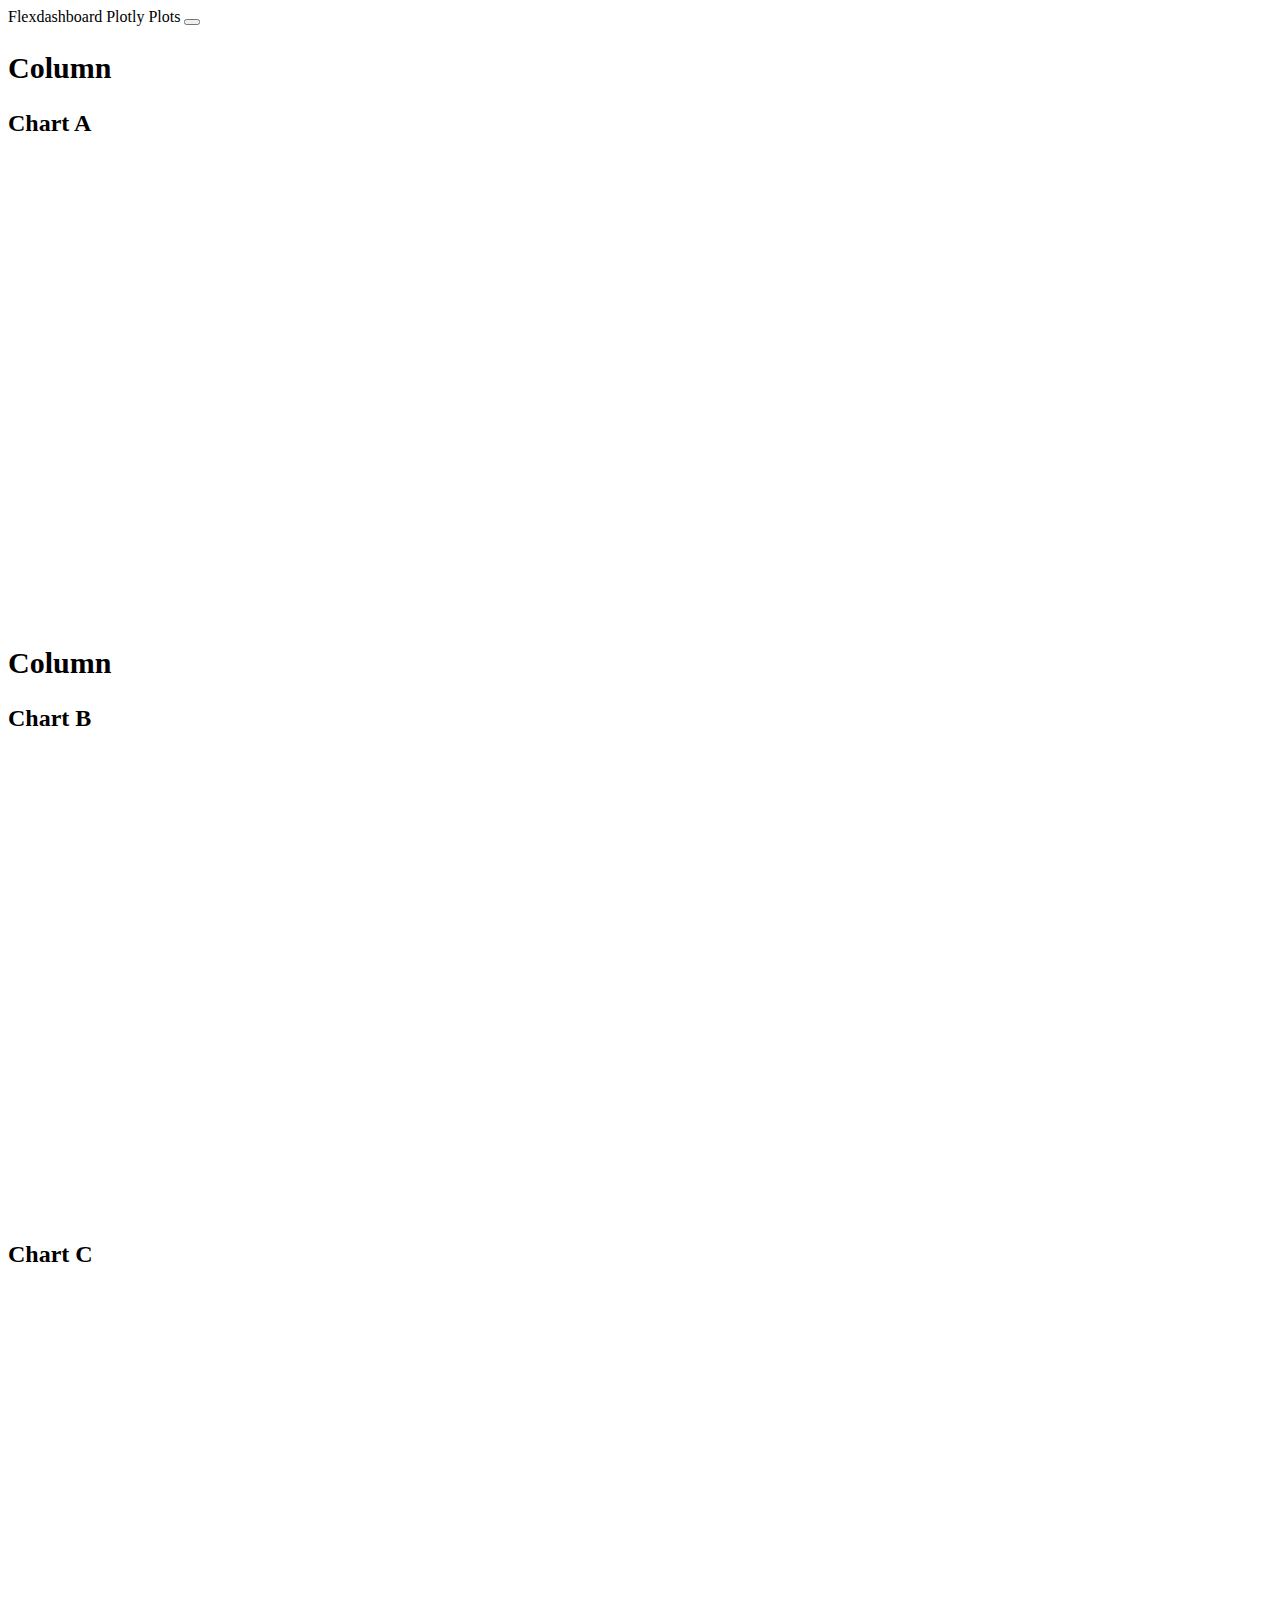
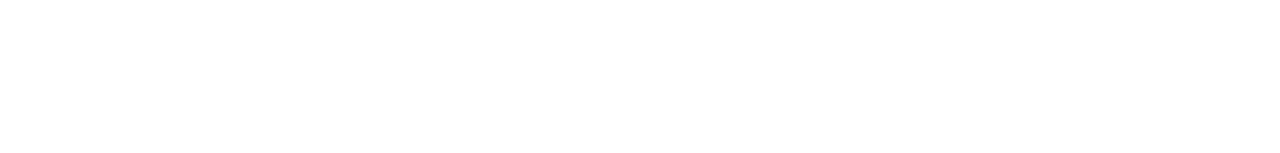
==== commit f296ed48: "-changed typo in site yml" ====
--- a/flexdashboard.html
+++ b/flexdashboard.html
@@ -41,6 +41,13 @@
 <link href="site_libs/value-box-accent-static-0.6.0/theme-cosmo-value-box.css" rel="stylesheet" />
 <link href="site_libs/flexdashboard-css-0.6.0/flexdashboard.min.css" rel="stylesheet" />
 <link href="site_libs/flexdashboard-css-0.6.0/theme-cosmo.css" rel="stylesheet" />
+<script src="site_libs/htmlwidgets-1.5.4/htmlwidgets.js"></script>
+<script src="site_libs/plotly-binding-4.10.0/plotly.js"></script>
+<script src="site_libs/typedarray-0.1/typedarray.min.js"></script>
+<link href="site_libs/crosstalk-1.2.0/css/crosstalk.min.css" rel="stylesheet" />
+<script src="site_libs/crosstalk-1.2.0/js/crosstalk.min.js"></script>
+<link href="site_libs/plotly-htmlwidgets-css-2.5.1/plotly-htmlwidgets.css" rel="stylesheet" />
+<script src="site_libs/plotly-main-2.5.1/plotly-latest.min.js"></script>
 <style type="text/css">
 /*
   CSS for flexdashboard.js' use of Sly(). The sizing/position of this CSS needs to be
@@ -1870,6 +1877,8 @@
 <div class="knitr-options" data-fig-width="576" data-fig-height="460">
 
 </div>
+<div id="htmlwidget-35aea542ac74b5340f87" style="width:576px;height:460.8px;" class="plotly html-widget"></div>
+<script type="application/json" data-for="htmlwidget-35aea542ac74b5340f87">{"x":{"visdat":{"22c4620c1a1e":["function () ","plotlyVisDat"]},"cur_data":"22c4620c1a1e","attrs":{"22c4620c1a1e":{"x":{},"y":{},"color":{},"alpha":0.5,"alpha_stroke":1,"sizes":[10,100],"spans":[1,20],"type":"box"}},"layout":{"margin":{"b":40,"l":60,"t":25,"r":10},"xaxis":{"domain":[0,1],"automargin":true,"title":"year","type":"category","categoryorder":"array","categoryarray":["1981","1982","1983","1984","1985","1986","1987","1988","1989","1990","1991","1992","1993","1994","1995","1996","1997","1998","1999","2000","2001","2002","2003","2004","2005","2006","2007","2008","2009","2010"]},"yaxis":{"domain":[0,1],"automargin":true,"title":"mean_tmin"},"hovermode":"closest","showlegend":true},"source":"A","config":{"modeBarButtonsToAdd":["hoverclosest","hovercompare"],"showSendToCloud":false},"data":[{"fillcolor":"rgba(102,194,165,0.5)","x":["1981","1981","1981","1981","1981"],"y":[-16.7,-9.4,-12.2,-13.9,-31.7],"type":"box","name":"1981","marker":{"color":"rgba(102,194,165,0.5)","line":{"color":"rgba(102,194,165,1)"}},"line":{"color":"rgba(102,194,165,1)"},"xaxis":"x","yaxis":"y","frame":null},{"fillcolor":"rgba(154,184,149,0.5)","x":["1982","1982"],"y":[-40,-20],"type":"box","name":"1982","marker":{"color":"rgba(154,184,149,0.5)","line":{"color":"rgba(154,184,149,1)"}},"line":{"color":"rgba(154,184,149,1)"},"xaxis":"x","yaxis":"y","frame":null},{"fillcolor":"rgba(191,172,132,0.5)","x":["1983","1983","1983","1983"],"y":[-27.8,-16.1,-7.8,0.6],"type":"box","name":"1983","marker":{"color":"rgba(191,172,132,0.5)","line":{"color":"rgba(191,172,132,1)"}},"line":{"color":"rgba(191,172,132,1)"},"xaxis":"x","yaxis":"y","frame":null},{"fillcolor":"rgba(222,159,116,0.5)","x":["1984","1984"],"y":[-10,-15],"type":"box","name":"1984","marker":{"color":"rgba(222,159,116,0.5)","line":{"color":"rgba(222,159,116,1)"}},"line":{"color":"rgba(222,159,116,1)"},"xaxis":"x","yaxis":"y","frame":null},{"fillcolor":"rgba(248,143,100,0.5)","x":["1985"],"y":[-9.4],"type":"box","name":"1985","marker":{"color":"rgba(248,143,100,0.5)","line":{"color":"rgba(248,143,100,1)"}},"line":{"color":"rgba(248,143,100,1)"},"xaxis":"x","yaxis":"y","frame":null},{"fillcolor":"rgba(235,146,120,0.5)","x":["1986","1986","1986","1986","1986","1986"],"y":[-8.9,-16.7,-22.2,-16.7,-3.3,-7.2],"type":"box","name":"1986","marker":{"color":"rgba(235,146,120,0.5)","line":{"color":"rgba(235,146,120,1)"}},"line":{"color":"rgba(235,146,120,1)"},"xaxis":"x","yaxis":"y","frame":null},{"fillcolor":"rgba(212,150,146,0.5)","x":["1987","1987","1987","1987"],"y":[-8.9,-8.3,-21.1,-12.2],"type":"box","name":"1987","marker":{"color":"rgba(212,150,146,0.5)","line":{"color":"rgba(212,150,146,1)"}},"line":{"color":"rgba(212,150,146,1)"},"xaxis":"x","yaxis":"y","frame":null},{"fillcolor":"rgba(186,155,171,0.5)","x":["1988","1988"],"y":[-4.4,-12.2],"type":"box","name":"1988","marker":{"color":"rgba(186,155,171,0.5)","line":{"color":"rgba(186,155,171,1)"}},"line":{"color":"rgba(186,155,171,1)"},"xaxis":"x","yaxis":"y","frame":null},{"fillcolor":"rgba(153,159,196,0.5)","x":["1989","1989"],"y":[-1.1,-3.9],"type":"box","name":"1989","marker":{"color":"rgba(153,159,196,0.5)","line":{"color":"rgba(153,159,196,1)"}},"line":{"color":"rgba(153,159,196,1)"},"xaxis":"x","yaxis":"y","frame":null},{"fillcolor":"rgba(159,157,202,0.5)","x":["1990"],"y":[-5],"type":"box","name":"1990","marker":{"color":"rgba(159,157,202,0.5)","line":{"color":"rgba(159,157,202,1)"}},"line":{"color":"rgba(159,157,202,1)"},"xaxis":"x","yaxis":"y","frame":null},{"fillcolor":"rgba(182,152,200,0.5)","x":["1991","1991","1991"],"y":[-13.3,4.4,-1.7],"type":"box","name":"1991","marker":{"color":"rgba(182,152,200,0.5)","line":{"color":"rgba(182,152,200,1)"}},"line":{"color":"rgba(182,152,200,1)"},"xaxis":"x","yaxis":"y","frame":null},{"fillcolor":"rgba(203,147,198,0.5)","x":["1992","1992"],"y":[-21.7,-8.9],"type":"box","name":"1992","marker":{"color":"rgba(203,147,198,0.5)","line":{"color":"rgba(203,147,198,1)"}},"line":{"color":"rgba(203,147,198,1)"},"xaxis":"x","yaxis":"y","frame":null},{"fillcolor":"rgba(223,141,196,0.5)","x":["1993","1993","1993","1993"],"y":[-8.3,-3.3,-3.9,0.6],"type":"box","name":"1993","marker":{"color":"rgba(223,141,196,0.5)","line":{"color":"rgba(223,141,196,1)"}},"line":{"color":"rgba(223,141,196,1)"},"xaxis":"x","yaxis":"y","frame":null},{"fillcolor":"rgba(225,151,181,0.5)","x":["1994","1994","1994"],"y":[-6.1,0.6,1.1],"type":"box","name":"1994","marker":{"color":"rgba(225,151,181,0.5)","line":{"color":"rgba(225,151,181,1)"}},"line":{"color":"rgba(225,151,181,1)"},"xaxis":"x","yaxis":"y","frame":null},{"fillcolor":"rgba(212,171,157,0.5)","x":["1995","1995","1995"],"y":[-3.3,-4.4,-1.7],"type":"box","name":"1995","marker":{"color":"rgba(212,171,157,0.5)","line":{"color":"rgba(212,171,157,1)"}},"line":{"color":"rgba(212,171,157,1)"},"xaxis":"x","yaxis":"y","frame":null},{"fillcolor":"rgba(197,190,131,0.5)","x":["1996","1996","1996","1996"],"y":[-7.2,-1.7,-8.3,-29.4],"type":"box","name":"1996","marker":{"color":"rgba(197,190,131,0.5)","line":{"color":"rgba(197,190,131,1)"}},"line":{"color":"rgba(197,190,131,1)"},"xaxis":"x","yaxis":"y","frame":null},{"fillcolor":"rgba(179,207,103,0.5)","x":["1997","1997","1997"],"y":[-6.7,1.1,-12.2],"type":"box","name":"1997","marker":{"color":"rgba(179,207,103,0.5)","line":{"color":"rgba(179,207,103,1)"}},"line":{"color":"rgba(179,207,103,1)"},"xaxis":"x","yaxis":"y","frame":null},{"fillcolor":"rgba(176,216,81,0.5)","x":["1998","1998"],"y":[-4.4,-12.2],"type":"box","name":"1998","marker":{"color":"rgba(176,216,81,0.5)","line":{"color":"rgba(176,216,81,1)"}},"line":{"color":"rgba(176,216,81,1)"},"xaxis":"x","yaxis":"y","frame":null},{"fillcolor":"rgba(199,217,73,0.5)","x":["1999","1999","1999"],"y":[-6.7,-9.4,-13.9],"type":"box","name":"1999","marker":{"color":"rgba(199,217,73,0.5)","line":{"color":"rgba(199,217,73,1)"}},"line":{"color":"rgba(199,217,73,1)"},"xaxis":"x","yaxis":"y","frame":null},{"fillcolor":"rgba(220,217,65,0.5)","x":["2000","2000"],"y":[-17.8,-3.3],"type":"box","name":"2000","marker":{"color":"rgba(220,217,65,0.5)","line":{"color":"rgba(220,217,65,1)"}},"line":{"color":"rgba(220,217,65,1)"},"xaxis":"x","yaxis":"y","frame":null},{"fillcolor":"rgba(241,217,55,0.5)","x":["2001"],"y":[-9.4],"type":"box","name":"2001","marker":{"color":"rgba(241,217,55,0.5)","line":{"color":"rgba(241,217,55,1)"}},"line":{"color":"rgba(241,217,55,1)"},"xaxis":"x","yaxis":"y","frame":null},{"fillcolor":"rgba(254,216,58,0.5)","x":["2002","2002","2002"],"y":[-10,-12.8,-15.6],"type":"box","name":"2002","marker":{"color":"rgba(254,216,58,0.5)","line":{"color":"rgba(254,216,58,1)"}},"line":{"color":"rgba(254,216,58,1)"},"xaxis":"x","yaxis":"y","frame":null},{"fillcolor":"rgba(248,210,87,0.5)","x":["2003","2003","2003","2003","2003","2003"],"y":[-2.8,-13.9,-26.1,-8.3,-6.7,-11.1],"type":"box","name":"2003","marker":{"color":"rgba(248,210,87,0.5)","line":{"color":"rgba(248,210,87,1)"}},"line":{"color":"rgba(248,210,87,1)"},"xaxis":"x","yaxis":"y","frame":null},{"fillcolor":"rgba(242,205,110,0.5)","x":["2004","2004","2004","2004"],"y":[-13.3,-28.9,-30.6,-17.8],"type":"box","name":"2004","marker":{"color":"rgba(242,205,110,0.5)","line":{"color":"rgba(242,205,110,1)"}},"line":{"color":"rgba(242,205,110,1)"},"xaxis":"x","yaxis":"y","frame":null},{"fillcolor":"rgba(235,200,131,0.5)","x":["2005","2005","2005","2005","2005","2005"],"y":[-28.9,-11.65,-1.7,-8.9,-7.2,-11.1],"type":"box","name":"2005","marker":{"color":"rgba(235,200,131,0.5)","line":{"color":"rgba(235,200,131,1)"}},"line":{"color":"rgba(235,200,131,1)"},"xaxis":"x","yaxis":"y","frame":null},{"fillcolor":"rgba(227,195,149,0.5)","x":["2006"],"y":[-7.8],"type":"box","name":"2006","marker":{"color":"rgba(227,195,149,0.5)","line":{"color":"rgba(227,195,149,1)"}},"line":{"color":"rgba(227,195,149,1)"},"xaxis":"x","yaxis":"y","frame":null},{"fillcolor":"rgba(216,191,157,0.5)","x":["2007","2007"],"y":[-2.2,-21.6],"type":"box","name":"2007","marker":{"color":"rgba(216,191,157,0.5)","line":{"color":"rgba(216,191,157,1)"}},"line":{"color":"rgba(216,191,157,1)"},"xaxis":"x","yaxis":"y","frame":null},{"fillcolor":"rgba(204,187,164,0.5)","x":["2008","2008","2008","2008"],"y":[-8.3,-2.2,-12.2,0.6],"type":"box","name":"2008","marker":{"color":"rgba(204,187,164,0.5)","line":{"color":"rgba(204,187,164,1)"}},"line":{"color":"rgba(204,187,164,1)"},"xaxis":"x","yaxis":"y","frame":null},{"fillcolor":"rgba(192,183,172,0.5)","x":["2009","2009","2009","2009","2009","2009"],"y":[-13.9,-23.3,-11.1,-6.7,-8.9,-11.6],"type":"box","name":"2009","marker":{"color":"rgba(192,183,172,0.5)","line":{"color":"rgba(192,183,172,1)"}},"line":{"color":"rgba(192,183,172,1)"},"xaxis":"x","yaxis":"y","frame":null},{"fillcolor":"rgba(179,179,179,0.5)","x":["2010"],"y":[-1.7],"type":"box","name":"2010","marker":{"color":"rgba(179,179,179,0.5)","line":{"color":"rgba(179,179,179,1)"}},"line":{"color":"rgba(179,179,179,1)"},"xaxis":"x","yaxis":"y","frame":null}],"highlight":{"on":"plotly_click","persistent":false,"dynamic":false,"selectize":false,"opacityDim":0.2,"selected":{"opacity":1},"debounce":0},"shinyEvents":["plotly_hover","plotly_click","plotly_selected","plotly_relayout","plotly_brushed","plotly_brushing","plotly_clickannotation","plotly_doubleclick","plotly_deselect","plotly_afterplot","plotly_sunburstclick"],"base_url":"https://plot.ly"},"evals":[],"jsHooks":[]}</script>
 </div>
 </div>
 <div id="column-1" class="section level2" data-width="350">
@@ -1879,12 +1888,16 @@
 <div class="knitr-options" data-fig-width="576" data-fig-height="460">
 
 </div>
+<div id="htmlwidget-1a949a0475a5c9f45de8" style="width:576px;height:460.8px;" class="plotly html-widget"></div>
+<script type="application/json" data-for="htmlwidget-1a949a0475a5c9f45de8">{"x":{"visdat":{"22c458ef4f98":["function () ","plotlyVisDat"]},"cur_data":"22c458ef4f98","attrs":{"22c458ef4f98":{"x":{},"y":{},"mode":"markers","color":{},"alpha":0.5,"alpha_stroke":1,"sizes":[10,100],"spans":[1,20],"type":"scatter"}},"layout":{"margin":{"b":40,"l":60,"t":25,"r":10},"xaxis":{"domain":[0,1],"automargin":true,"title":"tmin"},"yaxis":{"domain":[0,1],"automargin":true,"title":"tmax"},"hovermode":"closest","showlegend":true},"source":"A","config":{"modeBarButtonsToAdd":["hoverclosest","hovercompare"],"showSendToCloud":false},"data":[{"x":[-1.7,-12.8,-12.2,-8.3,-17.8,-8.3,-4.4,-12.2,-12.2,-3.3,-6.7,1.1,-28.9,-9.4,0.6,-13.3,-8.9,-3.3,-16.1,-1.7,4.4,-13.9,-15.6,0.6,-9.4,-8.9,-31.7,-13.3,-7.8,-13.9,0.6,-8.3,-13.9,-7.8,-26.1,-12.2,-16.7,-8.9,-29.4,-10,-21.1,-12.2,-6.7,-7.2,0.6,-10,-1.7,-11.6,-6.1,-11.1,-28.9,-23.3,-21.7,-30.6,-2.2,-6.7,-3.3,-15,-4.4,-9.4,-8.3,-8.9,-5,-1.1,-13.9,-2.8,-1.7,-4.4,-11.1,-20,-9.4,-8.9,-3.3,-6.7,-40,-3.9,-16.7,1.1,-22.2,-21.6,-9.4,-13.9,-8.3,-3.9,-2.2,-17.8,-16.7,-7.2,-27.8,-12.2,-11.1,-1.7,-7.2],"y":[4.4,-1.7,-2.2,2.2,-9.4,0.6,1.7,0.6,-3.9,0.6,3.3,10.6,-14.4,-3.9,5.6,-6.7,11.1,3.9,-6.7,3.9,9.4,-7.2,-3.3,4.4,-2.2,-2.2,-11.1,1.1,9.4,-3.9,3.9,-3.9,-1.7,-1.7,-11.1,0.6,-3.9,-3.3,-17.2,-2.2,-8.3,-3.9,-0.6,-2.8,8.3,-3.3,5,4.4,-5.6,-2.8,-19.4,-5,-7.2,-21.7,3.3,0.6,1.7,3.3,5.6,3.3,-5.6,11.1,10.6,3.9,1.1,7.8,0.6,0.6,1.7,-11.1,-4.4,-3.9,3.9,2.2,-17.8,3.3,-2.8,7.8,-11.7,-8.2,1.7,-3.3,6.7,6.7,7.8,-8.9,-8.3,-1.1,-13.9,3.3,-5.6,3.3,-3.3],"mode":"markers","type":"scatter","name":"January","marker":{"color":"rgba(102,194,165,0.5)","line":{"color":"rgba(102,194,165,1)"}},"textfont":{"color":"rgba(102,194,165,0.5)"},"error_y":{"color":"rgba(102,194,165,0.5)"},"error_x":{"color":"rgba(102,194,165,0.5)"},"line":{"color":"rgba(102,194,165,0.5)"},"xaxis":"x","yaxis":"y","frame":null},{"x":[-5.6,-1.7,-10,0.6,-5.6,-6.1,-1.1,-26.7,-21.7,0,-8.3,1.7,-11.1,1.7,2.2,-1.1,-15.6,-5,-11.1,-13.3,-6.7,-0.6,0.6,-12.8,-11.7,-2.2,-17.8,1.7,-9.4,-18.9,-22.2,-6.7,-9.4,-11,-8.9,-8.9,-22.2,-3.9,-6.7,-18.9,-1.1,-1.7,-33.3,-6.7,-2.8,-13.9,-16.7,-15.6,-4.3,-13.3,-7.2,0.6,-12.2,-12.8,-6.1,-1.7,-11.7,-21.1,-8.9,-1.7,-21.1,-1.7,-7.2,-2.2,-5.6,-6.1,-23.9,-15.6,0,-7.8,-2.2,-17.2,-9.4,-21.1,-11.1,-15.6,-9.4],"y":[0,6.1,1.7,2.8,3.3,3.3,12.8,-4.4,1.7,2.2,0,5.6,-6.1,8.9,16.1,12.8,-5,12.8,1.1,2.2,3.3,6.7,10.6,-3.9,5,10,0.6,12.8,2.8,-4.4,-2.8,-2.8,6.7,0.6,3.3,-2.8,-7.2,11.1,0.6,-5,5,5.6,-14.4,3.9,5.6,2.8,-5.6,-11.1,9.4,7.2,1.7,3.3,-1.1,-3.3,4.4,5,-6.7,-3.3,-1.1,13.9,-3.3,2.8,6.7,10,-2.8,6.7,-12.8,-3.3,2.8,4.4,3.9,-1.1,1.1,-1.1,-2.2,-10.6,-3.3],"mode":"markers","type":"scatter","name":"February","marker":{"color":"rgba(211,164,122,0.5)","line":{"color":"rgba(211,164,122,1)"}},"textfont":{"color":"rgba(211,164,122,0.5)"},"error_y":{"color":"rgba(211,164,122,0.5)"},"error_x":{"color":"rgba(211,164,122,0.5)"},"line":{"color":"rgba(211,164,122,0.5)"},"xaxis":"x","yaxis":"y","frame":null},{"x":[-1.7,-8.3,-14.4,1.7,-8.3,2.8,-6.1,3.3,-10.6,-7.8,-1.7,-10.5,-4.4,0,1.7,-25.6,-6.7,-12.2,-4.4,-1.1,-11.7,1.7,-3.3,0.6,5,-9.4,-1.1,-15,-7.2,-3.9,1.1,0,-4.4,-8.3,1.1,-1.1,-3.3,1.1,0.6,-3.3,-1.7,-14.4,-2.8,-3.3,2.8,-5.6,-6.7,-0.6,0.6,-7.2,-10,-2.8,-1.1,-7.8,-1.7,-11.7,1.1,-2.8,-0.6,3.3,-9.4,-6.7,-8.3,0,-13.9,-9.4,-3.9,-9.4,-3.9,-15,-12.2,-8.9,-2.8,4.4,-0.6,-1.1,1.1,-15.6,-5,-3.9,-3.9,-1.1,-2.2,-18.3,-6.7,-11.1,0,-2.2,4.4,-21.7,-4.4,-2.2,4.4,-3.9,-14.4],"y":[4.4,7.8,-1.1,15.6,2.8,10,2.8,6.1,-4.4,0.6,7.8,2.2,-0.6,8.3,10.6,-3.9,2.8,4.4,3.9,3.3,1.7,12.2,1.1,17.8,15.6,7.8,6.1,7.2,10.6,7.2,19.4,17.2,0,1.1,5,2.8,2.8,10.6,10,11.1,12.8,-2.2,12.2,15.6,15.6,10.6,7.8,8.3,8.3,6.7,-2.8,8.3,15,0.6,13.3,6.7,10.6,6.7,10.6,9.4,-1.1,-3.9,15.6,6.7,-2.2,2.8,5.6,-1.7,1.1,-3.3,2.2,10,13.9,20,1.7,11.7,12.8,0.6,6.7,3.9,3.3,23.9,8.3,4.4,13.3,3.3,10.6,9.4,14.4,-1.1,3.9,17.2,12.2,3.9,2.2],"mode":"markers","type":"scatter","name":"March","marker":{"color":"rgba(229,147,127,0.5)","line":{"color":"rgba(229,147,127,1)"}},"textfont":{"color":"rgba(229,147,127,0.5)"},"error_y":{"color":"rgba(229,147,127,0.5)"},"error_x":{"color":"rgba(229,147,127,0.5)"},"line":{"color":"rgba(229,147,127,0.5)"},"xaxis":"x","yaxis":"y","frame":null},{"x":[-1.7,1.1,2.8,8.3,10,-7.8,-3.9,-1.1,5.6,-2.8,7.2,3.3,-2.8,-6.7,-6.7,-5,3.3,0,3.9,-2.2,3.3,-0.6,5,0,2.8,-0.6,1.1,-2.2,1.7,-0.6,-1.1,-2.8,6.1,-2.2,11.7,-2.2,7.2,3.9,5.6,-2.2,0.6,3.9,0,0,7.2,-0.6,-5.6,-6.7,-1.7,3.3,1.7,5,7.8,7.2,-10.6,12.2,7.2,7.8,-3.9,1.1,1.7,-2.8,2.8,-4.4,-6.7,3.9,3.3,-1.7,-1.1,0,-1.7,1.7,0,2.8,-5,2.2,0,8.3,6.7,0.6,0.6,6.1,4.4,-4.4,0,2.8,-5.6,6.7,3.9,1.7,1.7,0,-0.6],"y":[11.7,17.8,15,12.2,14.4,-0.6,11.1,10,15,8.3,20.6,16.7,7.8,5.6,10,4.4,20,16.1,16.7,8.3,25,18.3,11.1,4.4,6.7,5.6,15,10.6,9.4,21.1,11.1,12.8,16.7,16.7,15.6,16.7,17.8,17.8,20.6,9.4,6.1,14.4,13.3,12.2,10.6,13.9,7.8,11.1,8.9,13.3,9.4,12.8,16.7,15.6,6.1,20.6,23.3,16.1,19.4,10,6.7,0.6,19.4,12.8,-3.9,12.8,11.7,11.1,7.2,15.6,10,12.8,21.1,10,0.6,12.2,20.6,25,15.6,16.1,17.2,27.8,15.6,3.3,7.2,11.7,10.6,23.9,17.8,11.7,10,18.3,5],"mode":"markers","type":"scatter","name":"April","marker":{"color":"rgba(156,159,194,0.5)","line":{"color":"rgba(156,159,194,1)"}},"textfont":{"color":"rgba(156,159,194,0.5)"},"error_y":{"color":"rgba(156,159,194,0.5)"},"error_x":{"color":"rgba(156,159,194,0.5)"},"line":{"color":"rgba(156,159,194,0.5)"},"xaxis":"x","yaxis":"y","frame":null},{"x":[13.3,7.2,10,10,12.8,6.2,7.8,-2.8,7.2,8.9,12.2,1.1,-0.6,10.6,1.7,10.6,1.7,-3.3,11.7,5,13.3,10,14.4,11.7,2.2,5.6,0.6,19.4,2.8,10,5,8.9,16.1,10,9.4,2.2,7.8,9.4,5,15.6,1.1,4.4,3.3,2.2,6.7,11.7,16.1,5.6,8.9,4.4,14.4,4.4,12.2,-1.7,10,12.2,3.3,12.8,9.4,9.4,11.1,5,9.4,10,12.2,7.2,6.7,10.6,3.9,6.1,2.2,12.2,10,8.3,8.9,2.8,1.7,-0.6,12.8,11.1,-0.6,-1.1,5,7.8,4.4,15.6,0.6,7.8,3.9,18.9,5,9.4,8.3,10,6.7,2.2,16.7,3.9],"y":[20,23.3,26.1,30.6,20,18.8,13.9,13.3,15.6,13.9,19.4,9.4,16.7,19.4,17.8,17.2,13.3,15.6,27.8,25,26.1,26.7,32.8,28.9,16.1,22.8,16.7,30.6,13.9,18.9,23.3,17.2,29.4,20,20.6,17.8,24.4,14.4,18.9,26.1,10.6,12.2,27.8,14.4,24.4,23.9,27.8,25.6,22.8,16.7,22.8,11.7,27.2,21.7,18.3,15.6,8.9,27.8,17.8,19.4,20.6,20.6,13.9,27.2,29.4,16.7,15,28.3,20.6,12.2,13.9,22.8,30.6,18.3,15,18.3,22.2,16.1,25.6,25.6,11.7,25,20.6,24.4,15.6,25,18.9,23.9,21.1,27.8,14.4,16.7,26.7,26.7,12.2,10,32.2,11.1],"mode":"markers","type":"scatter","name":"May","marker":{"color":"rgba(194,150,199,0.5)","line":{"color":"rgba(194,150,199,1)"}},"textfont":{"color":"rgba(194,150,199,0.5)"},"error_y":{"color":"rgba(194,150,199,0.5)"},"error_x":{"color":"rgba(194,150,199,0.5)"},"line":{"color":"rgba(194,150,199,0.5)"},"xaxis":"x","yaxis":"y","frame":null},{"x":[15.6,13.9,17.8,7.8,11.1,11.1,9.4,13.9,7.8,8.3,20,15.8,15,16.7,15,19.4,10.6,16.7,10,10,16.1,12.8,13.9,18.3,17.8,2.2,5.6,11.7,13.9,10,7.8,14.4,13.9,6.7,12.2,20.6,11.7,13.9,17.8,10.6,17.8,15.6,12.2,7.8,14.4,10.6,17.8,9.4,11.1,17.2,13.9,11.7,11.7,5.6,3.9,16.1,17.2,14.4,6.1,17.2,17.2,13.9,9.4,8.3,9.4,9.4,12.8,4.4,22.2,8.9,7.8,10,12.8,10.6,4.4,11.1,17.8,16.1],"y":[28.3,26.1,25.6,21.7,17.8,18.9,24.4,31.1,22.8,16.7,27.8,23.1,28.9,21.7,26.1,37.2,29.4,24.4,22.8,21.1,22.8,25.6,20.6,26.1,33.9,20,7.8,23.3,22.2,18.9,27.2,25.6,22.2,25,18.3,30.6,26.1,25.6,23.9,18.9,27.2,28.9,20.6,21.1,29.4,28.3,28.9,17.8,24.4,31.1,33.3,22.2,20,17.8,23.3,25.6,27.8,28.9,21.1,25,27.2,20.6,28.9,20.6,13.3,18.9,24.4,21.7,31.7,24.4,20,16.7,28.3,28.3,23.9,22.8,29.4,25],"mode":"markers","type":"scatter","name":"June","marker":{"color":"rgba(223,155,177,0.5)","line":{"color":"rgba(223,155,177,1)"}},"textfont":{"color":"rgba(223,155,177,0.5)"},"error_y":{"color":"rgba(223,155,177,0.5)"},"error_x":{"color":"rgba(223,155,177,0.5)"},"line":{"color":"rgba(223,155,177,0.5)"},"xaxis":"x","yaxis":"y","frame":null},{"x":[10.6,15,16.7,17.2,15.6,13.9,13.9,16.1,21.7,13.3,11.1,6.7,13.3,14.4,14.4,20,20,10.6,18.9,21.7,20.6,21.1,20,12.2,18.9,13.9,6.7,16.1,18.3,7.8,15.6,15.6,14.4,18.9,13.3,12.2,12.2,14.4,12.2,13.9,14.4,27.8,7.8,13.9,11.7,18.3,16.1,31.1,6.7,17.2,11.7,18.9,15,16.1,10.6,18.3,21.1,22.8,14.4,26.1,10,10,11.7,21.1,18.9,22.8,16.7,13.9,11.1,20.6,18.3,17.8,16.7,16.7,12.8,15.6,16.1,7.8,20.6,16.1,12.8,17.8,18.9,10,18.9,19.4,18.3,12.2,16.1,12.2,15.6,11.7,13.3,16.7,16.1,11.1,16.1,20,8.9,16.7,17.8],"y":[27.2,27.2,28.9,27.2,25.6,26.7,26.7,26.7,31.1,24.4,21.1,21.1,19.4,28.3,26.7,28.9,30.6,27.2,21.7,30,31.7,27.8,33.9,23.3,28.3,30.6,22.2,27.8,30.6,26.7,23.9,25,30.6,26.1,18.9,26.7,34.4,28.9,28.3,28.3,21.7,33.3,23.9,23.3,27.8,28.9,23.3,32.8,22.8,25.6,26.1,31.1,30,28.3,29.4,27.8,31.7,29.4,23.3,30,27.2,27.8,29.4,29.4,27.8,32.8,30,28.9,25,31.1,25.6,31.7,22.2,20,28.3,28.3,20,22.2,30.6,26.1,18.3,27.2,28.9,26.1,28.3,28.9,28.3,14.4,30,25.6,33.9,28.9,20,25,27.8,25,26.7,31.1,23.3,28.9,29.4],"mode":"markers","type":"scatter","name":"July","marker":{"color":"rgba(182,204,108,0.5)","line":{"color":"rgba(182,204,108,1)"}},"textfont":{"color":"rgba(182,204,108,0.5)"},"error_y":{"color":"rgba(182,204,108,0.5)"},"error_x":{"color":"rgba(182,204,108,0.5)"},"line":{"color":"rgba(182,204,108,0.5)"},"xaxis":"x","yaxis":"y","frame":null},{"x":[19.4,19.4,21.7,12.8,10,16.1,6.7,17.8,6.7,19.4,17.8,5.7,20.6,15.6,11.7,20.6,21.7,9.4,10.6,25.6,10,9.4,9.4,8.3,15.6,17.8,15,13.9,15.6,11.7,17.2,13.3,15,12.8,15,13.9,16.1,7.2,15,12.8,15.6,16.1,7.8,7.8,7.8,16.1,7.2,17.8,14.4,20.6,12.8,21.1,13.3,12.8,8.3,15.6,20,12.8,8.3,17.2,17.2,18.3,16.7,18.9,18.3,16.1,7.2,11.7,18.3,6.7,3.9,20,16.1,19.4,19.4,11.7,10,17.2,10.6,20.6,17.2,6.1,11.7,19.4,12.2,20,12.8,13.3,11.1],"y":[28.9,35,27.2,21.7,25.6,26.1,26.1,25.6,18.9,30.6,26.1,20.7,26.7,26.1,25.6,30,28.9,27.2,22.8,35.6,23.9,26.1,23.3,24.4,26.1,30,24.4,22.2,28.3,23.9,28.9,28.9,25.6,27.2,22.2,18.3,19.4,25.6,22.2,24.4,31.7,30.6,23.3,20,21.1,24.4,22.8,30.6,23.3,27.8,27.8,27.8,25,26.1,21.1,17.2,28.3,21.7,25.6,27.2,30.6,29.4,25,30,30,26.7,17.2,22.2,28.3,21.1,16.7,32.2,28.3,27.8,32.8,25,30.6,28.3,27.8,27.8,30,25,26.1,27.2,28.3,26.1,22.8,27.2,27.2],"mode":"markers","type":"scatter","name":"August","marker":{"color":"rgba(209,217,69,0.5)","line":{"color":"rgba(209,217,69,1)"}},"textfont":{"color":"rgba(209,217,69,0.5)"},"error_y":{"color":"rgba(209,217,69,0.5)"},"error_x":{"color":"rgba(209,217,69,0.5)"},"line":{"color":"rgba(209,217,69,0.5)"},"xaxis":"x","yaxis":"y","frame":null},{"x":[9.4,3.9,5,6.1,6.1,11.1,60,7.2,18.3,10,6.7,11.1,5.6,11.1,4.4,4.4,11.1,6.7,16.7,5,1.7,6.7,18.9,9.4,13.3,8.3,11.1,13.3,2.8,16.1,8.3,5.6,18.3,7.2,1.1,11.7,11.7,15.6,13.9,12.8,21.1,18.9,12.8,15,0,6.1,8.3,7.8,5,15,11.7,10.6,11.1,10,6.1,1.7,2.2,8.3,15,15,10,10.6,6.7,1.1,19.4,8.9,6.7,6.7,13.3,16.7,8.3,21.7,12.2,11.1,12.2,15,12.2,9.4,7.8,9.4,16.7,5,16.1,11.1,18.3,3.3,18.3,9.4,13.3,17.8,14.4,12.8],"y":[27.2,18.9,16.1,15.6,19.4,20.6,60,17.2,23.3,24.4,25,20.6,20.6,25,23.3,19.4,22.2,25.6,22.8,17.8,18.3,24.4,30,24.4,26.7,17.2,26.7,20.6,13.3,26.7,23.9,18.9,22.2,23.9,20,22.8,23.9,27.8,27.8,22.8,32.2,26.7,27.2,26.7,13.9,23.3,17.8,22.8,16.7,22.8,24.4,13.9,17.2,18.9,21.7,25,5.6,20,21.7,29.4,23.9,20,21.7,13.3,29.4,20.6,21.1,21.1,26.1,23.9,25,30.6,20.6,19.4,23.9,22.8,18.9,22.8,10.6,15.6,29.4,20,24.4,20.6,28.9,19.4,23.9,29.4,24.4,27.2,18.9,17.2],"mode":"markers","type":"scatter","name":"September","marker":{"color":"rgba(253,215,61,0.5)","line":{"color":"rgba(253,215,61,1)"}},"textfont":{"color":"rgba(253,215,61,0.5)"},"error_y":{"color":"rgba(253,215,61,0.5)"},"error_x":{"color":"rgba(253,215,61,0.5)"},"line":{"color":"rgba(253,215,61,0.5)"},"xaxis":"x","yaxis":"y","frame":null},{"x":[-2.8,10,4.4,-2.2,2.8,1.1,5,3.9,-3.3,9.4,2.8,3.3,-2.2,5.6,-5.6,3.3,6.1,-1.1,7.8,0,-6.1,0.6,-0.6,6.7,5,-2.8,-0.6,-2.8,2.2,-5,-1.1,3.9,1.1,0,0.6,4.4,1.1,-2.8,5,5,2.2,0.6,4.4,4.4,-3.3,4.4,6.1,7.8,7.2,6.7,-6.1,1.1,-1.7,5,10.6,8.3,12.8,5,10,8.9,1.1,11.7,11.1,-1.1,0,10,-2.8,11.1,2.2,7.8,6.1,5,5.6,-3.3,3.3,5.6,6.1,3.9,6.1,4.4,9.4,0,3.9,0.6,-2.2,9.4,5,9.4,-2.2,6.1],"y":[14.4,21.1,17.2,15.6,7.8,13.9,19.4,20.6,12.8,12.2,11.7,7.8,7.8,13.3,13.3,12.8,17.8,10,20,8.9,6.1,8.3,15,10.6,15,8.9,8.3,12.2,17.8,8.3,15,13.3,17.2,8.9,21.1,7.2,6.7,7.2,12.2,8.9,4.4,8.3,15.6,24.4,13.9,16.1,19.4,17.2,15.6,12.2,0.6,19.4,7.8,7.8,19.4,10,26.1,20,21.7,12.8,23.3,20,17.8,8.3,18.3,23.9,12.2,17.2,6.7,10.6,21.7,25.6,19.4,5,22.2,14.4,20.6,19.4,22.8,14.4,19.4,3.3,17.8,17.2,12.8,14.4,15.6,17.2,9.4,13.9],"mode":"markers","type":"scatter","name":"October","marker":{"color":"rgba(237,202,125,0.5)","line":{"color":"rgba(237,202,125,1)"}},"textfont":{"color":"rgba(237,202,125,0.5)"},"error_y":{"color":"rgba(237,202,125,0.5)"},"error_x":{"color":"rgba(237,202,125,0.5)"},"line":{"color":"rgba(237,202,125,0.5)"},"xaxis":"x","yaxis":"y","frame":null},{"x":[-5.6,-1.7,5,0,-11.1,3.3,-3.3,-6.1,1.7,-11.1,-3.3,1.1,-5,-2.8,8.3,-8.3,2.2,0,1.1,6.7,-5,2.8,-3.3,3.9,5,-8.9,-1.7,-8.3,3.3,2.8,3.3,0.6,2.2,0.6,-0.6,-11.7,-5.6,-17.2,5,2.2,0,-4.4,-5,3.9,-5.6,-2.8,-3.9,-6.1,3.3,-2.8,13.9,-1.1,3.9,-5,-2.8,4.4,0.6,1.1,0.6,-10,9.4,11.7,2.8,0,-4.4,3.3,-4.4,-1.1,11.7,9.4,-6.1,5.6,-1.7,-10,-4.4,1.7,0,-13.9,-7.2,0,-3.9,-3.9,-2.2,-1.7,2.2,-2.2],"y":[0,17.2,16.7,7.8,-1.7,16.7,2.2,0,6.1,-3.9,7.8,6.7,4.4,2.2,10.6,-0.6,8.3,2.2,20,15.6,7.8,18.3,3.9,11.1,15.6,-2.8,6.1,3.3,15.6,7.2,12.2,10.6,8.3,6.1,3.9,1.1,3.3,-5.6,17.2,17.8,14.4,4.4,8.9,8.9,3.3,3.3,13.9,-2.2,10,5,21.1,16.7,6.7,0,12.2,8.3,7.2,4.4,7.2,0,17.2,16.1,3.3,5.6,3.9,7.2,0.6,2.2,17.2,15,2.2,14.4,3.9,1.7,6.1,10.6,12.2,-2.2,3.3,7.8,0.6,9.4,7.8,12.2,17.8,2.2],"mode":"markers","type":"scatter","name":"November","marker":{"color":"rgba(212,190,160,0.5)","line":{"color":"rgba(212,190,160,1)"}},"textfont":{"color":"rgba(212,190,160,0.5)"},"error_y":{"color":"rgba(212,190,160,0.5)"},"error_x":{"color":"rgba(212,190,160,0.5)"},"line":{"color":"rgba(212,190,160,0.5)"},"xaxis":"x","yaxis":"y","frame":null},{"x":[-3.9,0,0,-7.2,-12.2,-2.2,-24.4,-3.9,-1.7,4.4,-16.1,-6.7,-1.1,-1.1,0,0.6,-9.4,5,-1.1,-3.9,1.1,-5.6,-3.9,-10.6,-12.8,-7.2,-7.2,0,-5,5,-5,-3.3,-0.6,-7.2,0.6,2.8,-5.6,-1.1,-5,-8.9,-26.7,-8.3,-3.9,-13.9,-4.4,-4.4,-6.7,-11.1,7.2,-5,-5,-15,-0.6,-6.1,-11.7,-5,-0.6,-8.3,0.6,3.3,-1.7,-7.8,-8.9,-2.8,-5.6,-10.6,-2.2,-6.1,2.6,-11.7,-2.2,-2.2,-15,-11.1,3.3,0.6,-20.6,1.7,1.7,-2.2,-2.2,-6.1,2.8,-13.9,-6.1,-4.4,0.6,-5,-7.8,-4.4,-8.3,-8.9,-7.2,-24.4,-7.8,-4.4,-3.9,-3.9,-13.3,-7.8,3.9],"y":[5.6,5.6,13.3,-1.7,-2.8,4.4,-6.7,-0.6,2.8,10.6,-0.6,3.9,7.2,7.8,17.2,15,0,11.1,8.9,2.2,4.4,3.9,5.6,-6.1,-3.9,2.2,5.6,4.4,5,10.6,0.6,1.1,2.2,3.3,11.1,7.8,4.4,6.7,0.6,0,-10,5,3.9,-2.8,-1.1,3.3,-3.3,-3.9,21.7,10.6,-0.6,-2.2,7.8,-1.1,-8.3,-1.7,5.6,3.3,3.9,9.4,10,-3.3,8.3,17.8,-0.6,-5.6,5.6,1.1,15.9,-5,1.7,4.4,-3.9,2.8,8.3,5.6,2.2,15,5.6,6.1,2.2,-0.6,10.6,-5.6,3.3,4.4,5.6,0,1.1,2.8,3.3,-2.8,-1.1,-12.8,3.3,1.7,1.1,-0.6,-3.9,3.9,5.6],"mode":"markers","type":"scatter","name":"December","marker":{"color":"rgba(179,179,179,0.5)","line":{"color":"rgba(179,179,179,1)"}},"textfont":{"color":"rgba(179,179,179,0.5)"},"error_y":{"color":"rgba(179,179,179,0.5)"},"error_x":{"color":"rgba(179,179,179,0.5)"},"line":{"color":"rgba(179,179,179,0.5)"},"xaxis":"x","yaxis":"y","frame":null}],"highlight":{"on":"plotly_click","persistent":false,"dynamic":false,"selectize":false,"opacityDim":0.2,"selected":{"opacity":1},"debounce":0},"shinyEvents":["plotly_hover","plotly_click","plotly_selected","plotly_relayout","plotly_brushed","plotly_brushing","plotly_clickannotation","plotly_doubleclick","plotly_deselect","plotly_afterplot","plotly_sunburstclick"],"base_url":"https://plot.ly"},"evals":[],"jsHooks":[]}</script>
 </div>
 <div id="chart-c" class="section level3">
 <h3>Chart C</h3>
 <div class="knitr-options" data-fig-width="576" data-fig-height="460">
 
 </div>
+<div id="htmlwidget-dd5f22ae07f632388d70" style="width:576px;height:460.8px;" class="plotly html-widget"></div>
+<script type="application/json" data-for="htmlwidget-dd5f22ae07f632388d70">{"x":{"visdat":{"22c44a6c54d9":["function () ","plotlyVisDat"]},"cur_data":"22c44a6c54d9","attrs":{"22c44a6c54d9":{"x":{},"y":{},"alpha":0.5,"alpha_stroke":1,"sizes":[10,100],"spans":[1,20],"type":"bar"}},"layout":{"margin":{"b":40,"l":60,"t":25,"r":10},"xaxis":{"domain":[0,1],"automargin":true,"title":"year","type":"category","categoryorder":"array","categoryarray":["1981","1982","1983","1984","1985","1986","1987","1988","1989","1990","1991","1992","1993","1994","1995","1996","1997","1998","1999","2000","2001","2002","2003","2004","2005","2006","2007","2008","2009","2010"]},"yaxis":{"domain":[0,1],"automargin":true,"title":"mean_snow"},"hovermode":"closest","showlegend":false},"source":"A","config":{"modeBarButtonsToAdd":["hoverclosest","hovercompare"],"showSendToCloud":false},"data":[{"x":["1981","1982","1983","1984","1985","1986","1987","1991","1992","1995","1999","2000","2001","2002","2005","2006","2007","2008","2009","2010"],"y":[56,228.5,5,31.5,20,64,51,63.5,25,147,13,44.5,8,168,18,51,57,107.5,124,152.333333333333],"type":"bar","marker":{"color":"rgba(31,119,180,0.5)","line":{"color":"rgba(31,119,180,1)"}},"error_y":{"color":"rgba(31,119,180,0.5)"},"error_x":{"color":"rgba(31,119,180,0.5)"},"xaxis":"x","yaxis":"y","frame":null}],"highlight":{"on":"plotly_click","persistent":false,"dynamic":false,"selectize":false,"opacityDim":0.2,"selected":{"opacity":1},"debounce":0},"shinyEvents":["plotly_hover","plotly_click","plotly_selected","plotly_relayout","plotly_brushed","plotly_brushing","plotly_clickannotation","plotly_doubleclick","plotly_deselect","plotly_afterplot","plotly_sunburstclick"],"base_url":"https://plot.ly"},"evals":[],"jsHooks":[]}</script>
 </div>
 </div>
 
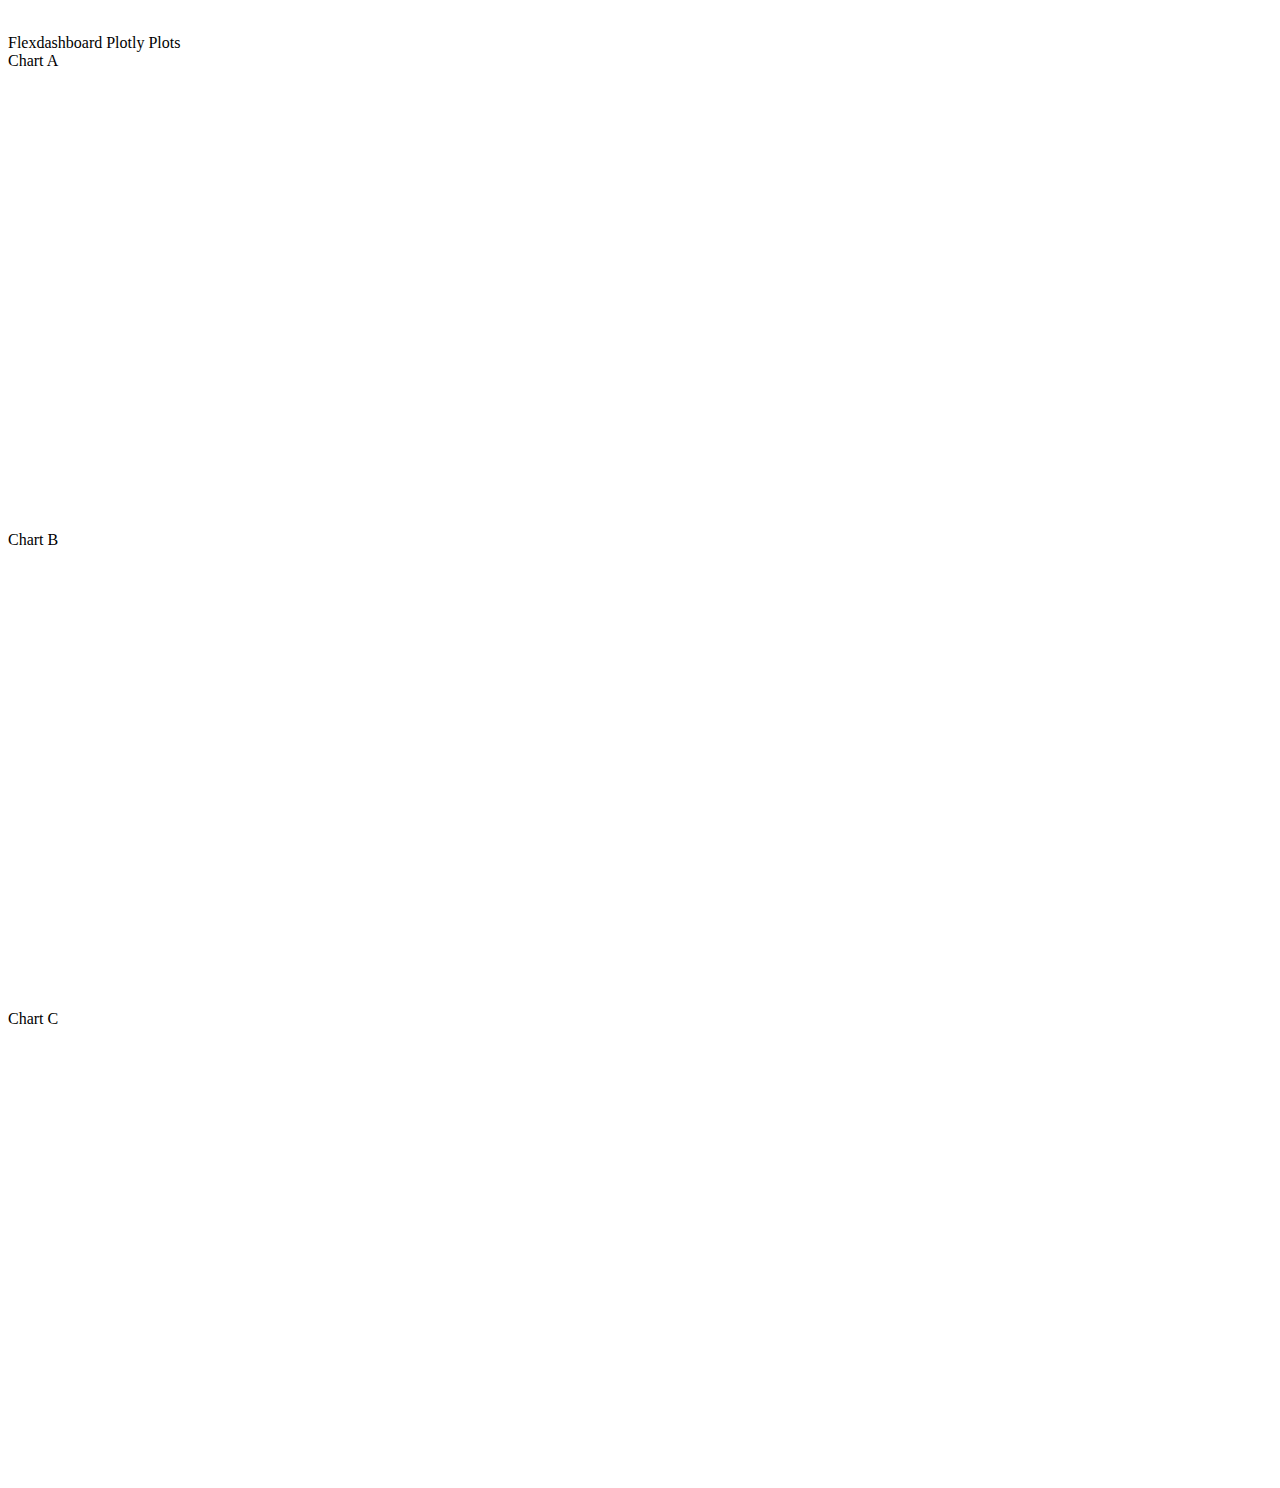
==== commit cf402c3c: "-fixing yml" ====
--- a/flexdashboard.html
+++ b/flexdashboard.html
@@ -1877,8 +1877,8 @@
 <div class="knitr-options" data-fig-width="576" data-fig-height="460">
 
 </div>
-<div id="htmlwidget-35aea542ac74b5340f87" style="width:576px;height:460.8px;" class="plotly html-widget"></div>
-<script type="application/json" data-for="htmlwidget-35aea542ac74b5340f87">{"x":{"visdat":{"22c4620c1a1e":["function () ","plotlyVisDat"]},"cur_data":"22c4620c1a1e","attrs":{"22c4620c1a1e":{"x":{},"y":{},"color":{},"alpha":0.5,"alpha_stroke":1,"sizes":[10,100],"spans":[1,20],"type":"box"}},"layout":{"margin":{"b":40,"l":60,"t":25,"r":10},"xaxis":{"domain":[0,1],"automargin":true,"title":"year","type":"category","categoryorder":"array","categoryarray":["1981","1982","1983","1984","1985","1986","1987","1988","1989","1990","1991","1992","1993","1994","1995","1996","1997","1998","1999","2000","2001","2002","2003","2004","2005","2006","2007","2008","2009","2010"]},"yaxis":{"domain":[0,1],"automargin":true,"title":"mean_tmin"},"hovermode":"closest","showlegend":true},"source":"A","config":{"modeBarButtonsToAdd":["hoverclosest","hovercompare"],"showSendToCloud":false},"data":[{"fillcolor":"rgba(102,194,165,0.5)","x":["1981","1981","1981","1981","1981"],"y":[-16.7,-9.4,-12.2,-13.9,-31.7],"type":"box","name":"1981","marker":{"color":"rgba(102,194,165,0.5)","line":{"color":"rgba(102,194,165,1)"}},"line":{"color":"rgba(102,194,165,1)"},"xaxis":"x","yaxis":"y","frame":null},{"fillcolor":"rgba(154,184,149,0.5)","x":["1982","1982"],"y":[-40,-20],"type":"box","name":"1982","marker":{"color":"rgba(154,184,149,0.5)","line":{"color":"rgba(154,184,149,1)"}},"line":{"color":"rgba(154,184,149,1)"},"xaxis":"x","yaxis":"y","frame":null},{"fillcolor":"rgba(191,172,132,0.5)","x":["1983","1983","1983","1983"],"y":[-27.8,-16.1,-7.8,0.6],"type":"box","name":"1983","marker":{"color":"rgba(191,172,132,0.5)","line":{"color":"rgba(191,172,132,1)"}},"line":{"color":"rgba(191,172,132,1)"},"xaxis":"x","yaxis":"y","frame":null},{"fillcolor":"rgba(222,159,116,0.5)","x":["1984","1984"],"y":[-10,-15],"type":"box","name":"1984","marker":{"color":"rgba(222,159,116,0.5)","line":{"color":"rgba(222,159,116,1)"}},"line":{"color":"rgba(222,159,116,1)"},"xaxis":"x","yaxis":"y","frame":null},{"fillcolor":"rgba(248,143,100,0.5)","x":["1985"],"y":[-9.4],"type":"box","name":"1985","marker":{"color":"rgba(248,143,100,0.5)","line":{"color":"rgba(248,143,100,1)"}},"line":{"color":"rgba(248,143,100,1)"},"xaxis":"x","yaxis":"y","frame":null},{"fillcolor":"rgba(235,146,120,0.5)","x":["1986","1986","1986","1986","1986","1986"],"y":[-8.9,-16.7,-22.2,-16.7,-3.3,-7.2],"type":"box","name":"1986","marker":{"color":"rgba(235,146,120,0.5)","line":{"color":"rgba(235,146,120,1)"}},"line":{"color":"rgba(235,146,120,1)"},"xaxis":"x","yaxis":"y","frame":null},{"fillcolor":"rgba(212,150,146,0.5)","x":["1987","1987","1987","1987"],"y":[-8.9,-8.3,-21.1,-12.2],"type":"box","name":"1987","marker":{"color":"rgba(212,150,146,0.5)","line":{"color":"rgba(212,150,146,1)"}},"line":{"color":"rgba(212,150,146,1)"},"xaxis":"x","yaxis":"y","frame":null},{"fillcolor":"rgba(186,155,171,0.5)","x":["1988","1988"],"y":[-4.4,-12.2],"type":"box","name":"1988","marker":{"color":"rgba(186,155,171,0.5)","line":{"color":"rgba(186,155,171,1)"}},"line":{"color":"rgba(186,155,171,1)"},"xaxis":"x","yaxis":"y","frame":null},{"fillcolor":"rgba(153,159,196,0.5)","x":["1989","1989"],"y":[-1.1,-3.9],"type":"box","name":"1989","marker":{"color":"rgba(153,159,196,0.5)","line":{"color":"rgba(153,159,196,1)"}},"line":{"color":"rgba(153,159,196,1)"},"xaxis":"x","yaxis":"y","frame":null},{"fillcolor":"rgba(159,157,202,0.5)","x":["1990"],"y":[-5],"type":"box","name":"1990","marker":{"color":"rgba(159,157,202,0.5)","line":{"color":"rgba(159,157,202,1)"}},"line":{"color":"rgba(159,157,202,1)"},"xaxis":"x","yaxis":"y","frame":null},{"fillcolor":"rgba(182,152,200,0.5)","x":["1991","1991","1991"],"y":[-13.3,4.4,-1.7],"type":"box","name":"1991","marker":{"color":"rgba(182,152,200,0.5)","line":{"color":"rgba(182,152,200,1)"}},"line":{"color":"rgba(182,152,200,1)"},"xaxis":"x","yaxis":"y","frame":null},{"fillcolor":"rgba(203,147,198,0.5)","x":["1992","1992"],"y":[-21.7,-8.9],"type":"box","name":"1992","marker":{"color":"rgba(203,147,198,0.5)","line":{"color":"rgba(203,147,198,1)"}},"line":{"color":"rgba(203,147,198,1)"},"xaxis":"x","yaxis":"y","frame":null},{"fillcolor":"rgba(223,141,196,0.5)","x":["1993","1993","1993","1993"],"y":[-8.3,-3.3,-3.9,0.6],"type":"box","name":"1993","marker":{"color":"rgba(223,141,196,0.5)","line":{"color":"rgba(223,141,196,1)"}},"line":{"color":"rgba(223,141,196,1)"},"xaxis":"x","yaxis":"y","frame":null},{"fillcolor":"rgba(225,151,181,0.5)","x":["1994","1994","1994"],"y":[-6.1,0.6,1.1],"type":"box","name":"1994","marker":{"color":"rgba(225,151,181,0.5)","line":{"color":"rgba(225,151,181,1)"}},"line":{"color":"rgba(225,151,181,1)"},"xaxis":"x","yaxis":"y","frame":null},{"fillcolor":"rgba(212,171,157,0.5)","x":["1995","1995","1995"],"y":[-3.3,-4.4,-1.7],"type":"box","name":"1995","marker":{"color":"rgba(212,171,157,0.5)","line":{"color":"rgba(212,171,157,1)"}},"line":{"color":"rgba(212,171,157,1)"},"xaxis":"x","yaxis":"y","frame":null},{"fillcolor":"rgba(197,190,131,0.5)","x":["1996","1996","1996","1996"],"y":[-7.2,-1.7,-8.3,-29.4],"type":"box","name":"1996","marker":{"color":"rgba(197,190,131,0.5)","line":{"color":"rgba(197,190,131,1)"}},"line":{"color":"rgba(197,190,131,1)"},"xaxis":"x","yaxis":"y","frame":null},{"fillcolor":"rgba(179,207,103,0.5)","x":["1997","1997","1997"],"y":[-6.7,1.1,-12.2],"type":"box","name":"1997","marker":{"color":"rgba(179,207,103,0.5)","line":{"color":"rgba(179,207,103,1)"}},"line":{"color":"rgba(179,207,103,1)"},"xaxis":"x","yaxis":"y","frame":null},{"fillcolor":"rgba(176,216,81,0.5)","x":["1998","1998"],"y":[-4.4,-12.2],"type":"box","name":"1998","marker":{"color":"rgba(176,216,81,0.5)","line":{"color":"rgba(176,216,81,1)"}},"line":{"color":"rgba(176,216,81,1)"},"xaxis":"x","yaxis":"y","frame":null},{"fillcolor":"rgba(199,217,73,0.5)","x":["1999","1999","1999"],"y":[-6.7,-9.4,-13.9],"type":"box","name":"1999","marker":{"color":"rgba(199,217,73,0.5)","line":{"color":"rgba(199,217,73,1)"}},"line":{"color":"rgba(199,217,73,1)"},"xaxis":"x","yaxis":"y","frame":null},{"fillcolor":"rgba(220,217,65,0.5)","x":["2000","2000"],"y":[-17.8,-3.3],"type":"box","name":"2000","marker":{"color":"rgba(220,217,65,0.5)","line":{"color":"rgba(220,217,65,1)"}},"line":{"color":"rgba(220,217,65,1)"},"xaxis":"x","yaxis":"y","frame":null},{"fillcolor":"rgba(241,217,55,0.5)","x":["2001"],"y":[-9.4],"type":"box","name":"2001","marker":{"color":"rgba(241,217,55,0.5)","line":{"color":"rgba(241,217,55,1)"}},"line":{"color":"rgba(241,217,55,1)"},"xaxis":"x","yaxis":"y","frame":null},{"fillcolor":"rgba(254,216,58,0.5)","x":["2002","2002","2002"],"y":[-10,-12.8,-15.6],"type":"box","name":"2002","marker":{"color":"rgba(254,216,58,0.5)","line":{"color":"rgba(254,216,58,1)"}},"line":{"color":"rgba(254,216,58,1)"},"xaxis":"x","yaxis":"y","frame":null},{"fillcolor":"rgba(248,210,87,0.5)","x":["2003","2003","2003","2003","2003","2003"],"y":[-2.8,-13.9,-26.1,-8.3,-6.7,-11.1],"type":"box","name":"2003","marker":{"color":"rgba(248,210,87,0.5)","line":{"color":"rgba(248,210,87,1)"}},"line":{"color":"rgba(248,210,87,1)"},"xaxis":"x","yaxis":"y","frame":null},{"fillcolor":"rgba(242,205,110,0.5)","x":["2004","2004","2004","2004"],"y":[-13.3,-28.9,-30.6,-17.8],"type":"box","name":"2004","marker":{"color":"rgba(242,205,110,0.5)","line":{"color":"rgba(242,205,110,1)"}},"line":{"color":"rgba(242,205,110,1)"},"xaxis":"x","yaxis":"y","frame":null},{"fillcolor":"rgba(235,200,131,0.5)","x":["2005","2005","2005","2005","2005","2005"],"y":[-28.9,-11.65,-1.7,-8.9,-7.2,-11.1],"type":"box","name":"2005","marker":{"color":"rgba(235,200,131,0.5)","line":{"color":"rgba(235,200,131,1)"}},"line":{"color":"rgba(235,200,131,1)"},"xaxis":"x","yaxis":"y","frame":null},{"fillcolor":"rgba(227,195,149,0.5)","x":["2006"],"y":[-7.8],"type":"box","name":"2006","marker":{"color":"rgba(227,195,149,0.5)","line":{"color":"rgba(227,195,149,1)"}},"line":{"color":"rgba(227,195,149,1)"},"xaxis":"x","yaxis":"y","frame":null},{"fillcolor":"rgba(216,191,157,0.5)","x":["2007","2007"],"y":[-2.2,-21.6],"type":"box","name":"2007","marker":{"color":"rgba(216,191,157,0.5)","line":{"color":"rgba(216,191,157,1)"}},"line":{"color":"rgba(216,191,157,1)"},"xaxis":"x","yaxis":"y","frame":null},{"fillcolor":"rgba(204,187,164,0.5)","x":["2008","2008","2008","2008"],"y":[-8.3,-2.2,-12.2,0.6],"type":"box","name":"2008","marker":{"color":"rgba(204,187,164,0.5)","line":{"color":"rgba(204,187,164,1)"}},"line":{"color":"rgba(204,187,164,1)"},"xaxis":"x","yaxis":"y","frame":null},{"fillcolor":"rgba(192,183,172,0.5)","x":["2009","2009","2009","2009","2009","2009"],"y":[-13.9,-23.3,-11.1,-6.7,-8.9,-11.6],"type":"box","name":"2009","marker":{"color":"rgba(192,183,172,0.5)","line":{"color":"rgba(192,183,172,1)"}},"line":{"color":"rgba(192,183,172,1)"},"xaxis":"x","yaxis":"y","frame":null},{"fillcolor":"rgba(179,179,179,0.5)","x":["2010"],"y":[-1.7],"type":"box","name":"2010","marker":{"color":"rgba(179,179,179,0.5)","line":{"color":"rgba(179,179,179,1)"}},"line":{"color":"rgba(179,179,179,1)"},"xaxis":"x","yaxis":"y","frame":null}],"highlight":{"on":"plotly_click","persistent":false,"dynamic":false,"selectize":false,"opacityDim":0.2,"selected":{"opacity":1},"debounce":0},"shinyEvents":["plotly_hover","plotly_click","plotly_selected","plotly_relayout","plotly_brushed","plotly_brushing","plotly_clickannotation","plotly_doubleclick","plotly_deselect","plotly_afterplot","plotly_sunburstclick"],"base_url":"https://plot.ly"},"evals":[],"jsHooks":[]}</script>
+<div id="htmlwidget-3ec622f50244514e4790" style="width:576px;height:460.8px;" class="plotly html-widget"></div>
+<script type="application/json" data-for="htmlwidget-3ec622f50244514e4790">{"x":{"visdat":{"218472f55a37":["function () ","plotlyVisDat"]},"cur_data":"218472f55a37","attrs":{"218472f55a37":{"x":{},"y":{},"color":{},"alpha":0.5,"alpha_stroke":1,"sizes":[10,100],"spans":[1,20],"type":"box"}},"layout":{"margin":{"b":40,"l":60,"t":25,"r":10},"xaxis":{"domain":[0,1],"automargin":true,"title":"year","type":"category","categoryorder":"array","categoryarray":["1981","1982","1983","1984","1985","1986","1987","1988","1989","1990","1991","1992","1993","1994","1995","1996","1997","1998","1999","2000","2001","2002","2003","2004","2005","2006","2007","2008","2009","2010"]},"yaxis":{"domain":[0,1],"automargin":true,"title":"mean_tmin"},"hovermode":"closest","showlegend":true},"source":"A","config":{"modeBarButtonsToAdd":["hoverclosest","hovercompare"],"showSendToCloud":false},"data":[{"fillcolor":"rgba(102,194,165,0.5)","x":["1981","1981","1981","1981","1981"],"y":[-20,-7.8,-4.4,-19.4,-14.4],"type":"box","name":"1981","marker":{"color":"rgba(102,194,165,0.5)","line":{"color":"rgba(102,194,165,1)"}},"line":{"color":"rgba(102,194,165,1)"},"xaxis":"x","yaxis":"y","frame":null},{"fillcolor":"rgba(154,184,149,0.5)","x":["1982","1982","1982"],"y":[-33.9,-11.7,-10],"type":"box","name":"1982","marker":{"color":"rgba(154,184,149,0.5)","line":{"color":"rgba(154,184,149,1)"}},"line":{"color":"rgba(154,184,149,1)"},"xaxis":"x","yaxis":"y","frame":null},{"fillcolor":"rgba(191,172,132,0.5)","x":["1983","1983","1983","1983","1983","1983","1983"],"y":[-18.3,-6.7,-12.2,-7.2,-2.2,-8.3,-18.9],"type":"box","name":"1983","marker":{"color":"rgba(191,172,132,0.5)","line":{"color":"rgba(191,172,132,1)"}},"line":{"color":"rgba(191,172,132,1)"},"xaxis":"x","yaxis":"y","frame":null},{"fillcolor":"rgba(222,159,116,0.5)","x":["1984"],"y":[-13.3],"type":"box","name":"1984","marker":{"color":"rgba(222,159,116,0.5)","line":{"color":"rgba(222,159,116,1)"}},"line":{"color":"rgba(222,159,116,1)"},"xaxis":"x","yaxis":"y","frame":null},{"fillcolor":"rgba(248,143,100,0.5)","x":["1985","1985","1985","1985"],"y":[-7.8,-7.8,-16.1,-17.2],"type":"box","name":"1985","marker":{"color":"rgba(248,143,100,0.5)","line":{"color":"rgba(248,143,100,1)"}},"line":{"color":"rgba(248,143,100,1)"},"xaxis":"x","yaxis":"y","frame":null},{"fillcolor":"rgba(235,146,120,0.5)","x":["1986"],"y":[6.7],"type":"box","name":"1986","marker":{"color":"rgba(235,146,120,0.5)","line":{"color":"rgba(235,146,120,1)"}},"line":{"color":"rgba(235,146,120,1)"},"xaxis":"x","yaxis":"y","frame":null},{"fillcolor":"rgba(212,150,146,0.5)","x":["1987","1987","1987"],"y":[-16.7,-9.4,-0.6],"type":"box","name":"1987","marker":{"color":"rgba(212,150,146,0.5)","line":{"color":"rgba(212,150,146,1)"}},"line":{"color":"rgba(212,150,146,1)"},"xaxis":"x","yaxis":"y","frame":null},{"fillcolor":"rgba(186,155,171,0.5)","x":["1988","1988"],"y":[-17.8,1.1],"type":"box","name":"1988","marker":{"color":"rgba(186,155,171,0.5)","line":{"color":"rgba(186,155,171,1)"}},"line":{"color":"rgba(186,155,171,1)"},"xaxis":"x","yaxis":"y","frame":null},{"fillcolor":"rgba(153,159,196,0.5)","x":["1989","1989","1989"],"y":[-8.3,-3.9,-19.4],"type":"box","name":"1989","marker":{"color":"rgba(153,159,196,0.5)","line":{"color":"rgba(153,159,196,1)"}},"line":{"color":"rgba(153,159,196,1)"},"xaxis":"x","yaxis":"y","frame":null},{"fillcolor":"rgba(159,157,202,0.5)","x":["1990","1990","1990","1990","1990"],"y":[-2.8,-11.1,2.8,-3.9,1.7],"type":"box","name":"1990","marker":{"color":"rgba(159,157,202,0.5)","line":{"color":"rgba(159,157,202,1)"}},"line":{"color":"rgba(159,157,202,1)"},"xaxis":"x","yaxis":"y","frame":null},{"fillcolor":"rgba(182,152,200,0.5)","x":["1991","1991","1991","1991"],"y":[-7.2,-8.9,-32.8,-17.2],"type":"box","name":"1991","marker":{"color":"rgba(182,152,200,0.5)","line":{"color":"rgba(182,152,200,1)"}},"line":{"color":"rgba(182,152,200,1)"},"xaxis":"x","yaxis":"y","frame":null},{"fillcolor":"rgba(203,147,198,0.5)","x":["1992","1992"],"y":[-5,-12.8],"type":"box","name":"1992","marker":{"color":"rgba(203,147,198,0.5)","line":{"color":"rgba(203,147,198,1)"}},"line":{"color":"rgba(203,147,198,1)"},"xaxis":"x","yaxis":"y","frame":null},{"fillcolor":"rgba(223,141,196,0.5)","x":["1993","1993"],"y":[-10.6,-11.1],"type":"box","name":"1993","marker":{"color":"rgba(223,141,196,0.5)","line":{"color":"rgba(223,141,196,1)"}},"line":{"color":"rgba(223,141,196,1)"},"xaxis":"x","yaxis":"y","frame":null},{"fillcolor":"rgba(225,151,181,0.5)","x":["1994","1994","1994"],"y":[-23.3,-12.2,-2.8],"type":"box","name":"1994","marker":{"color":"rgba(225,151,181,0.5)","line":{"color":"rgba(225,151,181,1)"}},"line":{"color":"rgba(225,151,181,1)"},"xaxis":"x","yaxis":"y","frame":null},{"fillcolor":"rgba(212,171,157,0.5)","x":["1995","1995"],"y":[-0.6,0],"type":"box","name":"1995","marker":{"color":"rgba(212,171,157,0.5)","line":{"color":"rgba(212,171,157,1)"}},"line":{"color":"rgba(212,171,157,1)"},"xaxis":"x","yaxis":"y","frame":null},{"fillcolor":"rgba(197,190,131,0.5)","x":["1996","1996"],"y":[-7.8,-20.6],"type":"box","name":"1996","marker":{"color":"rgba(197,190,131,0.5)","line":{"color":"rgba(197,190,131,1)"}},"line":{"color":"rgba(197,190,131,1)"},"xaxis":"x","yaxis":"y","frame":null},{"fillcolor":"rgba(179,207,103,0.5)","x":["1997","1997","1997"],"y":[-18.3,-12.2,1.1],"type":"box","name":"1997","marker":{"color":"rgba(179,207,103,0.5)","line":{"color":"rgba(179,207,103,1)"}},"line":{"color":"rgba(179,207,103,1)"},"xaxis":"x","yaxis":"y","frame":null},{"fillcolor":"rgba(176,216,81,0.5)","x":["1998","1998"],"y":[-11.7,-6.1],"type":"box","name":"1998","marker":{"color":"rgba(176,216,81,0.5)","line":{"color":"rgba(176,216,81,1)"}},"line":{"color":"rgba(176,216,81,1)"},"xaxis":"x","yaxis":"y","frame":null},{"fillcolor":"rgba(199,217,73,0.5)","x":["1999","1999"],"y":[-11.7,-27.2],"type":"box","name":"1999","marker":{"color":"rgba(199,217,73,0.5)","line":{"color":"rgba(199,217,73,1)"}},"line":{"color":"rgba(199,217,73,1)"},"xaxis":"x","yaxis":"y","frame":null},{"fillcolor":"rgba(220,217,65,0.5)","x":["2000","2000","2000"],"y":[-26.7,5.6,-1.7],"type":"box","name":"2000","marker":{"color":"rgba(220,217,65,0.5)","line":{"color":"rgba(220,217,65,1)"}},"line":{"color":"rgba(220,217,65,1)"},"xaxis":"x","yaxis":"y","frame":null},{"fillcolor":"rgba(241,217,55,0.5)","x":["2001","2001","2001","2001","2001","2001","2001"],"y":[-3.9,-7.8,-0.6,-16.7,-7.2,-10,-8.9],"type":"box","name":"2001","marker":{"color":"rgba(241,217,55,0.5)","line":{"color":"rgba(241,217,55,1)"}},"line":{"color":"rgba(241,217,55,1)"},"xaxis":"x","yaxis":"y","frame":null},{"fillcolor":"rgba(254,216,58,0.5)","x":["2002","2002"],"y":[-15,-1.1],"type":"box","name":"2002","marker":{"color":"rgba(254,216,58,0.5)","line":{"color":"rgba(254,216,58,1)"}},"line":{"color":"rgba(254,216,58,1)"},"xaxis":"x","yaxis":"y","frame":null},{"fillcolor":"rgba(248,210,87,0.5)","x":["2003","2003"],"y":[-15,-13.3],"type":"box","name":"2003","marker":{"color":"rgba(248,210,87,0.5)","line":{"color":"rgba(248,210,87,1)"}},"line":{"color":"rgba(248,210,87,1)"},"xaxis":"x","yaxis":"y","frame":null},{"fillcolor":"rgba(242,205,110,0.5)","x":["2004","2004","2004"],"y":[-26.1,2.2,-3.9],"type":"box","name":"2004","marker":{"color":"rgba(242,205,110,0.5)","line":{"color":"rgba(242,205,110,1)"}},"line":{"color":"rgba(242,205,110,1)"},"xaxis":"x","yaxis":"y","frame":null},{"fillcolor":"rgba(227,195,149,0.5)","x":["2006","2006"],"y":[-5,-8.3],"type":"box","name":"2006","marker":{"color":"rgba(227,195,149,0.5)","line":{"color":"rgba(227,195,149,1)"}},"line":{"color":"rgba(227,195,149,1)"},"xaxis":"x","yaxis":"y","frame":null},{"fillcolor":"rgba(216,191,157,0.5)","x":["2007","2007","2007"],"y":[-13.3,-12.2,-15.6],"type":"box","name":"2007","marker":{"color":"rgba(216,191,157,0.5)","line":{"color":"rgba(216,191,157,1)"}},"line":{"color":"rgba(216,191,157,1)"},"xaxis":"x","yaxis":"y","frame":null},{"fillcolor":"rgba(204,187,164,0.5)","x":["2008"],"y":[-17.2],"type":"box","name":"2008","marker":{"color":"rgba(204,187,164,0.5)","line":{"color":"rgba(204,187,164,1)"}},"line":{"color":"rgba(204,187,164,1)"},"xaxis":"x","yaxis":"y","frame":null},{"fillcolor":"rgba(192,183,172,0.5)","x":["2009"],"y":[-10.6],"type":"box","name":"2009","marker":{"color":"rgba(192,183,172,0.5)","line":{"color":"rgba(192,183,172,1)"}},"line":{"color":"rgba(192,183,172,1)"},"xaxis":"x","yaxis":"y","frame":null},{"fillcolor":"rgba(179,179,179,0.5)","x":["2010","2010"],"y":[-7.2,-17.1],"type":"box","name":"2010","marker":{"color":"rgba(179,179,179,0.5)","line":{"color":"rgba(179,179,179,1)"}},"line":{"color":"rgba(179,179,179,1)"},"xaxis":"x","yaxis":"y","frame":null}],"highlight":{"on":"plotly_click","persistent":false,"dynamic":false,"selectize":false,"opacityDim":0.2,"selected":{"opacity":1},"debounce":0},"shinyEvents":["plotly_hover","plotly_click","plotly_selected","plotly_relayout","plotly_brushed","plotly_brushing","plotly_clickannotation","plotly_doubleclick","plotly_deselect","plotly_afterplot","plotly_sunburstclick"],"base_url":"https://plot.ly"},"evals":[],"jsHooks":[]}</script>
 </div>
 </div>
 <div id="column-1" class="section level2" data-width="350">
@@ -1888,16 +1888,16 @@
 <div class="knitr-options" data-fig-width="576" data-fig-height="460">
 
 </div>
-<div id="htmlwidget-1a949a0475a5c9f45de8" style="width:576px;height:460.8px;" class="plotly html-widget"></div>
-<script type="application/json" data-for="htmlwidget-1a949a0475a5c9f45de8">{"x":{"visdat":{"22c458ef4f98":["function () ","plotlyVisDat"]},"cur_data":"22c458ef4f98","attrs":{"22c458ef4f98":{"x":{},"y":{},"mode":"markers","color":{},"alpha":0.5,"alpha_stroke":1,"sizes":[10,100],"spans":[1,20],"type":"scatter"}},"layout":{"margin":{"b":40,"l":60,"t":25,"r":10},"xaxis":{"domain":[0,1],"automargin":true,"title":"tmin"},"yaxis":{"domain":[0,1],"automargin":true,"title":"tmax"},"hovermode":"closest","showlegend":true},"source":"A","config":{"modeBarButtonsToAdd":["hoverclosest","hovercompare"],"showSendToCloud":false},"data":[{"x":[-1.7,-12.8,-12.2,-8.3,-17.8,-8.3,-4.4,-12.2,-12.2,-3.3,-6.7,1.1,-28.9,-9.4,0.6,-13.3,-8.9,-3.3,-16.1,-1.7,4.4,-13.9,-15.6,0.6,-9.4,-8.9,-31.7,-13.3,-7.8,-13.9,0.6,-8.3,-13.9,-7.8,-26.1,-12.2,-16.7,-8.9,-29.4,-10,-21.1,-12.2,-6.7,-7.2,0.6,-10,-1.7,-11.6,-6.1,-11.1,-28.9,-23.3,-21.7,-30.6,-2.2,-6.7,-3.3,-15,-4.4,-9.4,-8.3,-8.9,-5,-1.1,-13.9,-2.8,-1.7,-4.4,-11.1,-20,-9.4,-8.9,-3.3,-6.7,-40,-3.9,-16.7,1.1,-22.2,-21.6,-9.4,-13.9,-8.3,-3.9,-2.2,-17.8,-16.7,-7.2,-27.8,-12.2,-11.1,-1.7,-7.2],"y":[4.4,-1.7,-2.2,2.2,-9.4,0.6,1.7,0.6,-3.9,0.6,3.3,10.6,-14.4,-3.9,5.6,-6.7,11.1,3.9,-6.7,3.9,9.4,-7.2,-3.3,4.4,-2.2,-2.2,-11.1,1.1,9.4,-3.9,3.9,-3.9,-1.7,-1.7,-11.1,0.6,-3.9,-3.3,-17.2,-2.2,-8.3,-3.9,-0.6,-2.8,8.3,-3.3,5,4.4,-5.6,-2.8,-19.4,-5,-7.2,-21.7,3.3,0.6,1.7,3.3,5.6,3.3,-5.6,11.1,10.6,3.9,1.1,7.8,0.6,0.6,1.7,-11.1,-4.4,-3.9,3.9,2.2,-17.8,3.3,-2.8,7.8,-11.7,-8.2,1.7,-3.3,6.7,6.7,7.8,-8.9,-8.3,-1.1,-13.9,3.3,-5.6,3.3,-3.3],"mode":"markers","type":"scatter","name":"January","marker":{"color":"rgba(102,194,165,0.5)","line":{"color":"rgba(102,194,165,1)"}},"textfont":{"color":"rgba(102,194,165,0.5)"},"error_y":{"color":"rgba(102,194,165,0.5)"},"error_x":{"color":"rgba(102,194,165,0.5)"},"line":{"color":"rgba(102,194,165,0.5)"},"xaxis":"x","yaxis":"y","frame":null},{"x":[-5.6,-1.7,-10,0.6,-5.6,-6.1,-1.1,-26.7,-21.7,0,-8.3,1.7,-11.1,1.7,2.2,-1.1,-15.6,-5,-11.1,-13.3,-6.7,-0.6,0.6,-12.8,-11.7,-2.2,-17.8,1.7,-9.4,-18.9,-22.2,-6.7,-9.4,-11,-8.9,-8.9,-22.2,-3.9,-6.7,-18.9,-1.1,-1.7,-33.3,-6.7,-2.8,-13.9,-16.7,-15.6,-4.3,-13.3,-7.2,0.6,-12.2,-12.8,-6.1,-1.7,-11.7,-21.1,-8.9,-1.7,-21.1,-1.7,-7.2,-2.2,-5.6,-6.1,-23.9,-15.6,0,-7.8,-2.2,-17.2,-9.4,-21.1,-11.1,-15.6,-9.4],"y":[0,6.1,1.7,2.8,3.3,3.3,12.8,-4.4,1.7,2.2,0,5.6,-6.1,8.9,16.1,12.8,-5,12.8,1.1,2.2,3.3,6.7,10.6,-3.9,5,10,0.6,12.8,2.8,-4.4,-2.8,-2.8,6.7,0.6,3.3,-2.8,-7.2,11.1,0.6,-5,5,5.6,-14.4,3.9,5.6,2.8,-5.6,-11.1,9.4,7.2,1.7,3.3,-1.1,-3.3,4.4,5,-6.7,-3.3,-1.1,13.9,-3.3,2.8,6.7,10,-2.8,6.7,-12.8,-3.3,2.8,4.4,3.9,-1.1,1.1,-1.1,-2.2,-10.6,-3.3],"mode":"markers","type":"scatter","name":"February","marker":{"color":"rgba(211,164,122,0.5)","line":{"color":"rgba(211,164,122,1)"}},"textfont":{"color":"rgba(211,164,122,0.5)"},"error_y":{"color":"rgba(211,164,122,0.5)"},"error_x":{"color":"rgba(211,164,122,0.5)"},"line":{"color":"rgba(211,164,122,0.5)"},"xaxis":"x","yaxis":"y","frame":null},{"x":[-1.7,-8.3,-14.4,1.7,-8.3,2.8,-6.1,3.3,-10.6,-7.8,-1.7,-10.5,-4.4,0,1.7,-25.6,-6.7,-12.2,-4.4,-1.1,-11.7,1.7,-3.3,0.6,5,-9.4,-1.1,-15,-7.2,-3.9,1.1,0,-4.4,-8.3,1.1,-1.1,-3.3,1.1,0.6,-3.3,-1.7,-14.4,-2.8,-3.3,2.8,-5.6,-6.7,-0.6,0.6,-7.2,-10,-2.8,-1.1,-7.8,-1.7,-11.7,1.1,-2.8,-0.6,3.3,-9.4,-6.7,-8.3,0,-13.9,-9.4,-3.9,-9.4,-3.9,-15,-12.2,-8.9,-2.8,4.4,-0.6,-1.1,1.1,-15.6,-5,-3.9,-3.9,-1.1,-2.2,-18.3,-6.7,-11.1,0,-2.2,4.4,-21.7,-4.4,-2.2,4.4,-3.9,-14.4],"y":[4.4,7.8,-1.1,15.6,2.8,10,2.8,6.1,-4.4,0.6,7.8,2.2,-0.6,8.3,10.6,-3.9,2.8,4.4,3.9,3.3,1.7,12.2,1.1,17.8,15.6,7.8,6.1,7.2,10.6,7.2,19.4,17.2,0,1.1,5,2.8,2.8,10.6,10,11.1,12.8,-2.2,12.2,15.6,15.6,10.6,7.8,8.3,8.3,6.7,-2.8,8.3,15,0.6,13.3,6.7,10.6,6.7,10.6,9.4,-1.1,-3.9,15.6,6.7,-2.2,2.8,5.6,-1.7,1.1,-3.3,2.2,10,13.9,20,1.7,11.7,12.8,0.6,6.7,3.9,3.3,23.9,8.3,4.4,13.3,3.3,10.6,9.4,14.4,-1.1,3.9,17.2,12.2,3.9,2.2],"mode":"markers","type":"scatter","name":"March","marker":{"color":"rgba(229,147,127,0.5)","line":{"color":"rgba(229,147,127,1)"}},"textfont":{"color":"rgba(229,147,127,0.5)"},"error_y":{"color":"rgba(229,147,127,0.5)"},"error_x":{"color":"rgba(229,147,127,0.5)"},"line":{"color":"rgba(229,147,127,0.5)"},"xaxis":"x","yaxis":"y","frame":null},{"x":[-1.7,1.1,2.8,8.3,10,-7.8,-3.9,-1.1,5.6,-2.8,7.2,3.3,-2.8,-6.7,-6.7,-5,3.3,0,3.9,-2.2,3.3,-0.6,5,0,2.8,-0.6,1.1,-2.2,1.7,-0.6,-1.1,-2.8,6.1,-2.2,11.7,-2.2,7.2,3.9,5.6,-2.2,0.6,3.9,0,0,7.2,-0.6,-5.6,-6.7,-1.7,3.3,1.7,5,7.8,7.2,-10.6,12.2,7.2,7.8,-3.9,1.1,1.7,-2.8,2.8,-4.4,-6.7,3.9,3.3,-1.7,-1.1,0,-1.7,1.7,0,2.8,-5,2.2,0,8.3,6.7,0.6,0.6,6.1,4.4,-4.4,0,2.8,-5.6,6.7,3.9,1.7,1.7,0,-0.6],"y":[11.7,17.8,15,12.2,14.4,-0.6,11.1,10,15,8.3,20.6,16.7,7.8,5.6,10,4.4,20,16.1,16.7,8.3,25,18.3,11.1,4.4,6.7,5.6,15,10.6,9.4,21.1,11.1,12.8,16.7,16.7,15.6,16.7,17.8,17.8,20.6,9.4,6.1,14.4,13.3,12.2,10.6,13.9,7.8,11.1,8.9,13.3,9.4,12.8,16.7,15.6,6.1,20.6,23.3,16.1,19.4,10,6.7,0.6,19.4,12.8,-3.9,12.8,11.7,11.1,7.2,15.6,10,12.8,21.1,10,0.6,12.2,20.6,25,15.6,16.1,17.2,27.8,15.6,3.3,7.2,11.7,10.6,23.9,17.8,11.7,10,18.3,5],"mode":"markers","type":"scatter","name":"April","marker":{"color":"rgba(156,159,194,0.5)","line":{"color":"rgba(156,159,194,1)"}},"textfont":{"color":"rgba(156,159,194,0.5)"},"error_y":{"color":"rgba(156,159,194,0.5)"},"error_x":{"color":"rgba(156,159,194,0.5)"},"line":{"color":"rgba(156,159,194,0.5)"},"xaxis":"x","yaxis":"y","frame":null},{"x":[13.3,7.2,10,10,12.8,6.2,7.8,-2.8,7.2,8.9,12.2,1.1,-0.6,10.6,1.7,10.6,1.7,-3.3,11.7,5,13.3,10,14.4,11.7,2.2,5.6,0.6,19.4,2.8,10,5,8.9,16.1,10,9.4,2.2,7.8,9.4,5,15.6,1.1,4.4,3.3,2.2,6.7,11.7,16.1,5.6,8.9,4.4,14.4,4.4,12.2,-1.7,10,12.2,3.3,12.8,9.4,9.4,11.1,5,9.4,10,12.2,7.2,6.7,10.6,3.9,6.1,2.2,12.2,10,8.3,8.9,2.8,1.7,-0.6,12.8,11.1,-0.6,-1.1,5,7.8,4.4,15.6,0.6,7.8,3.9,18.9,5,9.4,8.3,10,6.7,2.2,16.7,3.9],"y":[20,23.3,26.1,30.6,20,18.8,13.9,13.3,15.6,13.9,19.4,9.4,16.7,19.4,17.8,17.2,13.3,15.6,27.8,25,26.1,26.7,32.8,28.9,16.1,22.8,16.7,30.6,13.9,18.9,23.3,17.2,29.4,20,20.6,17.8,24.4,14.4,18.9,26.1,10.6,12.2,27.8,14.4,24.4,23.9,27.8,25.6,22.8,16.7,22.8,11.7,27.2,21.7,18.3,15.6,8.9,27.8,17.8,19.4,20.6,20.6,13.9,27.2,29.4,16.7,15,28.3,20.6,12.2,13.9,22.8,30.6,18.3,15,18.3,22.2,16.1,25.6,25.6,11.7,25,20.6,24.4,15.6,25,18.9,23.9,21.1,27.8,14.4,16.7,26.7,26.7,12.2,10,32.2,11.1],"mode":"markers","type":"scatter","name":"May","marker":{"color":"rgba(194,150,199,0.5)","line":{"color":"rgba(194,150,199,1)"}},"textfont":{"color":"rgba(194,150,199,0.5)"},"error_y":{"color":"rgba(194,150,199,0.5)"},"error_x":{"color":"rgba(194,150,199,0.5)"},"line":{"color":"rgba(194,150,199,0.5)"},"xaxis":"x","yaxis":"y","frame":null},{"x":[15.6,13.9,17.8,7.8,11.1,11.1,9.4,13.9,7.8,8.3,20,15.8,15,16.7,15,19.4,10.6,16.7,10,10,16.1,12.8,13.9,18.3,17.8,2.2,5.6,11.7,13.9,10,7.8,14.4,13.9,6.7,12.2,20.6,11.7,13.9,17.8,10.6,17.8,15.6,12.2,7.8,14.4,10.6,17.8,9.4,11.1,17.2,13.9,11.7,11.7,5.6,3.9,16.1,17.2,14.4,6.1,17.2,17.2,13.9,9.4,8.3,9.4,9.4,12.8,4.4,22.2,8.9,7.8,10,12.8,10.6,4.4,11.1,17.8,16.1],"y":[28.3,26.1,25.6,21.7,17.8,18.9,24.4,31.1,22.8,16.7,27.8,23.1,28.9,21.7,26.1,37.2,29.4,24.4,22.8,21.1,22.8,25.6,20.6,26.1,33.9,20,7.8,23.3,22.2,18.9,27.2,25.6,22.2,25,18.3,30.6,26.1,25.6,23.9,18.9,27.2,28.9,20.6,21.1,29.4,28.3,28.9,17.8,24.4,31.1,33.3,22.2,20,17.8,23.3,25.6,27.8,28.9,21.1,25,27.2,20.6,28.9,20.6,13.3,18.9,24.4,21.7,31.7,24.4,20,16.7,28.3,28.3,23.9,22.8,29.4,25],"mode":"markers","type":"scatter","name":"June","marker":{"color":"rgba(223,155,177,0.5)","line":{"color":"rgba(223,155,177,1)"}},"textfont":{"color":"rgba(223,155,177,0.5)"},"error_y":{"color":"rgba(223,155,177,0.5)"},"error_x":{"color":"rgba(223,155,177,0.5)"},"line":{"color":"rgba(223,155,177,0.5)"},"xaxis":"x","yaxis":"y","frame":null},{"x":[10.6,15,16.7,17.2,15.6,13.9,13.9,16.1,21.7,13.3,11.1,6.7,13.3,14.4,14.4,20,20,10.6,18.9,21.7,20.6,21.1,20,12.2,18.9,13.9,6.7,16.1,18.3,7.8,15.6,15.6,14.4,18.9,13.3,12.2,12.2,14.4,12.2,13.9,14.4,27.8,7.8,13.9,11.7,18.3,16.1,31.1,6.7,17.2,11.7,18.9,15,16.1,10.6,18.3,21.1,22.8,14.4,26.1,10,10,11.7,21.1,18.9,22.8,16.7,13.9,11.1,20.6,18.3,17.8,16.7,16.7,12.8,15.6,16.1,7.8,20.6,16.1,12.8,17.8,18.9,10,18.9,19.4,18.3,12.2,16.1,12.2,15.6,11.7,13.3,16.7,16.1,11.1,16.1,20,8.9,16.7,17.8],"y":[27.2,27.2,28.9,27.2,25.6,26.7,26.7,26.7,31.1,24.4,21.1,21.1,19.4,28.3,26.7,28.9,30.6,27.2,21.7,30,31.7,27.8,33.9,23.3,28.3,30.6,22.2,27.8,30.6,26.7,23.9,25,30.6,26.1,18.9,26.7,34.4,28.9,28.3,28.3,21.7,33.3,23.9,23.3,27.8,28.9,23.3,32.8,22.8,25.6,26.1,31.1,30,28.3,29.4,27.8,31.7,29.4,23.3,30,27.2,27.8,29.4,29.4,27.8,32.8,30,28.9,25,31.1,25.6,31.7,22.2,20,28.3,28.3,20,22.2,30.6,26.1,18.3,27.2,28.9,26.1,28.3,28.9,28.3,14.4,30,25.6,33.9,28.9,20,25,27.8,25,26.7,31.1,23.3,28.9,29.4],"mode":"markers","type":"scatter","name":"July","marker":{"color":"rgba(182,204,108,0.5)","line":{"color":"rgba(182,204,108,1)"}},"textfont":{"color":"rgba(182,204,108,0.5)"},"error_y":{"color":"rgba(182,204,108,0.5)"},"error_x":{"color":"rgba(182,204,108,0.5)"},"line":{"color":"rgba(182,204,108,0.5)"},"xaxis":"x","yaxis":"y","frame":null},{"x":[19.4,19.4,21.7,12.8,10,16.1,6.7,17.8,6.7,19.4,17.8,5.7,20.6,15.6,11.7,20.6,21.7,9.4,10.6,25.6,10,9.4,9.4,8.3,15.6,17.8,15,13.9,15.6,11.7,17.2,13.3,15,12.8,15,13.9,16.1,7.2,15,12.8,15.6,16.1,7.8,7.8,7.8,16.1,7.2,17.8,14.4,20.6,12.8,21.1,13.3,12.8,8.3,15.6,20,12.8,8.3,17.2,17.2,18.3,16.7,18.9,18.3,16.1,7.2,11.7,18.3,6.7,3.9,20,16.1,19.4,19.4,11.7,10,17.2,10.6,20.6,17.2,6.1,11.7,19.4,12.2,20,12.8,13.3,11.1],"y":[28.9,35,27.2,21.7,25.6,26.1,26.1,25.6,18.9,30.6,26.1,20.7,26.7,26.1,25.6,30,28.9,27.2,22.8,35.6,23.9,26.1,23.3,24.4,26.1,30,24.4,22.2,28.3,23.9,28.9,28.9,25.6,27.2,22.2,18.3,19.4,25.6,22.2,24.4,31.7,30.6,23.3,20,21.1,24.4,22.8,30.6,23.3,27.8,27.8,27.8,25,26.1,21.1,17.2,28.3,21.7,25.6,27.2,30.6,29.4,25,30,30,26.7,17.2,22.2,28.3,21.1,16.7,32.2,28.3,27.8,32.8,25,30.6,28.3,27.8,27.8,30,25,26.1,27.2,28.3,26.1,22.8,27.2,27.2],"mode":"markers","type":"scatter","name":"August","marker":{"color":"rgba(209,217,69,0.5)","line":{"color":"rgba(209,217,69,1)"}},"textfont":{"color":"rgba(209,217,69,0.5)"},"error_y":{"color":"rgba(209,217,69,0.5)"},"error_x":{"color":"rgba(209,217,69,0.5)"},"line":{"color":"rgba(209,217,69,0.5)"},"xaxis":"x","yaxis":"y","frame":null},{"x":[9.4,3.9,5,6.1,6.1,11.1,60,7.2,18.3,10,6.7,11.1,5.6,11.1,4.4,4.4,11.1,6.7,16.7,5,1.7,6.7,18.9,9.4,13.3,8.3,11.1,13.3,2.8,16.1,8.3,5.6,18.3,7.2,1.1,11.7,11.7,15.6,13.9,12.8,21.1,18.9,12.8,15,0,6.1,8.3,7.8,5,15,11.7,10.6,11.1,10,6.1,1.7,2.2,8.3,15,15,10,10.6,6.7,1.1,19.4,8.9,6.7,6.7,13.3,16.7,8.3,21.7,12.2,11.1,12.2,15,12.2,9.4,7.8,9.4,16.7,5,16.1,11.1,18.3,3.3,18.3,9.4,13.3,17.8,14.4,12.8],"y":[27.2,18.9,16.1,15.6,19.4,20.6,60,17.2,23.3,24.4,25,20.6,20.6,25,23.3,19.4,22.2,25.6,22.8,17.8,18.3,24.4,30,24.4,26.7,17.2,26.7,20.6,13.3,26.7,23.9,18.9,22.2,23.9,20,22.8,23.9,27.8,27.8,22.8,32.2,26.7,27.2,26.7,13.9,23.3,17.8,22.8,16.7,22.8,24.4,13.9,17.2,18.9,21.7,25,5.6,20,21.7,29.4,23.9,20,21.7,13.3,29.4,20.6,21.1,21.1,26.1,23.9,25,30.6,20.6,19.4,23.9,22.8,18.9,22.8,10.6,15.6,29.4,20,24.4,20.6,28.9,19.4,23.9,29.4,24.4,27.2,18.9,17.2],"mode":"markers","type":"scatter","name":"September","marker":{"color":"rgba(253,215,61,0.5)","line":{"color":"rgba(253,215,61,1)"}},"textfont":{"color":"rgba(253,215,61,0.5)"},"error_y":{"color":"rgba(253,215,61,0.5)"},"error_x":{"color":"rgba(253,215,61,0.5)"},"line":{"color":"rgba(253,215,61,0.5)"},"xaxis":"x","yaxis":"y","frame":null},{"x":[-2.8,10,4.4,-2.2,2.8,1.1,5,3.9,-3.3,9.4,2.8,3.3,-2.2,5.6,-5.6,3.3,6.1,-1.1,7.8,0,-6.1,0.6,-0.6,6.7,5,-2.8,-0.6,-2.8,2.2,-5,-1.1,3.9,1.1,0,0.6,4.4,1.1,-2.8,5,5,2.2,0.6,4.4,4.4,-3.3,4.4,6.1,7.8,7.2,6.7,-6.1,1.1,-1.7,5,10.6,8.3,12.8,5,10,8.9,1.1,11.7,11.1,-1.1,0,10,-2.8,11.1,2.2,7.8,6.1,5,5.6,-3.3,3.3,5.6,6.1,3.9,6.1,4.4,9.4,0,3.9,0.6,-2.2,9.4,5,9.4,-2.2,6.1],"y":[14.4,21.1,17.2,15.6,7.8,13.9,19.4,20.6,12.8,12.2,11.7,7.8,7.8,13.3,13.3,12.8,17.8,10,20,8.9,6.1,8.3,15,10.6,15,8.9,8.3,12.2,17.8,8.3,15,13.3,17.2,8.9,21.1,7.2,6.7,7.2,12.2,8.9,4.4,8.3,15.6,24.4,13.9,16.1,19.4,17.2,15.6,12.2,0.6,19.4,7.8,7.8,19.4,10,26.1,20,21.7,12.8,23.3,20,17.8,8.3,18.3,23.9,12.2,17.2,6.7,10.6,21.7,25.6,19.4,5,22.2,14.4,20.6,19.4,22.8,14.4,19.4,3.3,17.8,17.2,12.8,14.4,15.6,17.2,9.4,13.9],"mode":"markers","type":"scatter","name":"October","marker":{"color":"rgba(237,202,125,0.5)","line":{"color":"rgba(237,202,125,1)"}},"textfont":{"color":"rgba(237,202,125,0.5)"},"error_y":{"color":"rgba(237,202,125,0.5)"},"error_x":{"color":"rgba(237,202,125,0.5)"},"line":{"color":"rgba(237,202,125,0.5)"},"xaxis":"x","yaxis":"y","frame":null},{"x":[-5.6,-1.7,5,0,-11.1,3.3,-3.3,-6.1,1.7,-11.1,-3.3,1.1,-5,-2.8,8.3,-8.3,2.2,0,1.1,6.7,-5,2.8,-3.3,3.9,5,-8.9,-1.7,-8.3,3.3,2.8,3.3,0.6,2.2,0.6,-0.6,-11.7,-5.6,-17.2,5,2.2,0,-4.4,-5,3.9,-5.6,-2.8,-3.9,-6.1,3.3,-2.8,13.9,-1.1,3.9,-5,-2.8,4.4,0.6,1.1,0.6,-10,9.4,11.7,2.8,0,-4.4,3.3,-4.4,-1.1,11.7,9.4,-6.1,5.6,-1.7,-10,-4.4,1.7,0,-13.9,-7.2,0,-3.9,-3.9,-2.2,-1.7,2.2,-2.2],"y":[0,17.2,16.7,7.8,-1.7,16.7,2.2,0,6.1,-3.9,7.8,6.7,4.4,2.2,10.6,-0.6,8.3,2.2,20,15.6,7.8,18.3,3.9,11.1,15.6,-2.8,6.1,3.3,15.6,7.2,12.2,10.6,8.3,6.1,3.9,1.1,3.3,-5.6,17.2,17.8,14.4,4.4,8.9,8.9,3.3,3.3,13.9,-2.2,10,5,21.1,16.7,6.7,0,12.2,8.3,7.2,4.4,7.2,0,17.2,16.1,3.3,5.6,3.9,7.2,0.6,2.2,17.2,15,2.2,14.4,3.9,1.7,6.1,10.6,12.2,-2.2,3.3,7.8,0.6,9.4,7.8,12.2,17.8,2.2],"mode":"markers","type":"scatter","name":"November","marker":{"color":"rgba(212,190,160,0.5)","line":{"color":"rgba(212,190,160,1)"}},"textfont":{"color":"rgba(212,190,160,0.5)"},"error_y":{"color":"rgba(212,190,160,0.5)"},"error_x":{"color":"rgba(212,190,160,0.5)"},"line":{"color":"rgba(212,190,160,0.5)"},"xaxis":"x","yaxis":"y","frame":null},{"x":[-3.9,0,0,-7.2,-12.2,-2.2,-24.4,-3.9,-1.7,4.4,-16.1,-6.7,-1.1,-1.1,0,0.6,-9.4,5,-1.1,-3.9,1.1,-5.6,-3.9,-10.6,-12.8,-7.2,-7.2,0,-5,5,-5,-3.3,-0.6,-7.2,0.6,2.8,-5.6,-1.1,-5,-8.9,-26.7,-8.3,-3.9,-13.9,-4.4,-4.4,-6.7,-11.1,7.2,-5,-5,-15,-0.6,-6.1,-11.7,-5,-0.6,-8.3,0.6,3.3,-1.7,-7.8,-8.9,-2.8,-5.6,-10.6,-2.2,-6.1,2.6,-11.7,-2.2,-2.2,-15,-11.1,3.3,0.6,-20.6,1.7,1.7,-2.2,-2.2,-6.1,2.8,-13.9,-6.1,-4.4,0.6,-5,-7.8,-4.4,-8.3,-8.9,-7.2,-24.4,-7.8,-4.4,-3.9,-3.9,-13.3,-7.8,3.9],"y":[5.6,5.6,13.3,-1.7,-2.8,4.4,-6.7,-0.6,2.8,10.6,-0.6,3.9,7.2,7.8,17.2,15,0,11.1,8.9,2.2,4.4,3.9,5.6,-6.1,-3.9,2.2,5.6,4.4,5,10.6,0.6,1.1,2.2,3.3,11.1,7.8,4.4,6.7,0.6,0,-10,5,3.9,-2.8,-1.1,3.3,-3.3,-3.9,21.7,10.6,-0.6,-2.2,7.8,-1.1,-8.3,-1.7,5.6,3.3,3.9,9.4,10,-3.3,8.3,17.8,-0.6,-5.6,5.6,1.1,15.9,-5,1.7,4.4,-3.9,2.8,8.3,5.6,2.2,15,5.6,6.1,2.2,-0.6,10.6,-5.6,3.3,4.4,5.6,0,1.1,2.8,3.3,-2.8,-1.1,-12.8,3.3,1.7,1.1,-0.6,-3.9,3.9,5.6],"mode":"markers","type":"scatter","name":"December","marker":{"color":"rgba(179,179,179,0.5)","line":{"color":"rgba(179,179,179,1)"}},"textfont":{"color":"rgba(179,179,179,0.5)"},"error_y":{"color":"rgba(179,179,179,0.5)"},"error_x":{"color":"rgba(179,179,179,0.5)"},"line":{"color":"rgba(179,179,179,0.5)"},"xaxis":"x","yaxis":"y","frame":null}],"highlight":{"on":"plotly_click","persistent":false,"dynamic":false,"selectize":false,"opacityDim":0.2,"selected":{"opacity":1},"debounce":0},"shinyEvents":["plotly_hover","plotly_click","plotly_selected","plotly_relayout","plotly_brushed","plotly_brushing","plotly_clickannotation","plotly_doubleclick","plotly_deselect","plotly_afterplot","plotly_sunburstclick"],"base_url":"https://plot.ly"},"evals":[],"jsHooks":[]}</script>
+<div id="htmlwidget-51877c384340a24b7bba" style="width:576px;height:460.8px;" class="plotly html-widget"></div>
+<script type="application/json" data-for="htmlwidget-51877c384340a24b7bba">{"x":{"visdat":{"218478906f1b":["function () ","plotlyVisDat"]},"cur_data":"218478906f1b","attrs":{"218478906f1b":{"x":{},"y":{},"mode":"markers","color":{},"alpha":0.5,"alpha_stroke":1,"sizes":[10,100],"spans":[1,20],"type":"scatter"}},"layout":{"margin":{"b":40,"l":60,"t":25,"r":10},"xaxis":{"domain":[0,1],"automargin":true,"title":"tmin"},"yaxis":{"domain":[0,1],"automargin":true,"title":"tmax"},"hovermode":"closest","showlegend":true},"source":"A","config":{"modeBarButtonsToAdd":["hoverclosest","hovercompare"],"showSendToCloud":false},"data":[{"x":[-33.9,-8.3,-17.2,-4.4,1.1,-11.1,-0.6,6.7,-5,-8.3,-0.6,-18.3,-17.2,5.6,-12.2,-10.6,-2.8,-12.8,-3.9,1.1,-13.3,-7.8,-1.1,-10,-3.9,2.2,-3.9,-11.1,-17.2,-8.3,-27.2,-10,-19.4,-14.4,-9.4,-6.7,-19.4,0,-23.3,-13.3,-2.2,-0.6,-18.3,-12.2,-7.2,-32.8,-26.1,-15.6,-17.1,-16.1,-18.9,-15,-12.2,-7.8,-26.7,-7.2,-17.8,-7.2,-8.9,-7.8,-12.2,-7.2,-11.7,-16.7,-7.8,-6.1,-16.7,-1.7,-13.3,-5,-10.6,-20,-20.6,-8.9,-15,-11.7,2.8,-2.8,-3.9,-7.8,1.7],"y":[-17.8,1.7,-10,-0.6,11.7,-2.2,3.3,12.2,0.6,-6.7,2.8,-9.4,-5.6,15,-8.3,0.6,12.8,-5,-0.6,5.6,-5.6,-1.7,2.2,0.6,5,5,3.3,-6.1,-9.4,1.7,-6.7,-5,-2.2,-6.7,-1.7,-2.2,-11.1,1.1,-6.1,7.2,10,6.7,8.3,-1.7,-3.3,-13.3,-9.4,-6.1,-10.1,-3.9,-7.2,-0.6,-7.2,-0.6,-1.7,-2.8,1.7,-1.7,1.7,0,3.3,-17.8,-3.3,-4.4,-2.2,5.6,1.1,5,-1.7,5.6,-4.4,-9.4,-10.6,0.6,-6.1,-2.2,8.9,2.2,7.2,2.2,11.7],"mode":"markers","type":"scatter","name":"January","marker":{"color":"rgba(102,194,165,0.5)","line":{"color":"rgba(102,194,165,1)"}},"textfont":{"color":"rgba(102,194,165,0.5)"},"error_y":{"color":"rgba(102,194,165,0.5)"},"error_x":{"color":"rgba(102,194,165,0.5)"},"line":{"color":"rgba(102,194,165,0.5)"},"xaxis":"x","yaxis":"y","frame":null},{"x":[-6.7,-14.4,-1.7,-8.9,5,-10.6,-6.1,-20,-13.9,-10,-5,-9.4,-6.1,-10,-11.1,-14.4,-9.4,-2.8,-7.8,-11.1,-5.6,-19.4,-2.8,-14.4,-20.6,-4.4,0.6,-15,-14.4,-3.9,-7.2,-3.3,-6.7,-6.7,-5,-8.9,-25,2.2,-4.4,-6.7,-1.1,-13.9,-7.8,0,0,-15,-18.9,4.4,-0.6,-17.2,-15,-21.1,-2.2,-13.3,-25.6,-15,-7.8,-10,-4.4,-21.1,1.7,-4.4,2.2,-8.3,-9.4,-6.7,-5.6,-12.2,-16.7,-8.9,-7.2,-20.6,-9.4,-2.2,0,-8.9],"y":[2.2,-4.4,6.7,1.7,17.8,-0.6,2.2,-6.7,-5,10,1.1,-4.4,8.3,5.6,-3.9,6.1,-4.4,6.7,12.2,-3.3,4.4,-4.4,2.2,-5.6,-5,2.8,14.4,-1.1,-5.6,0.6,3.9,6.1,2.2,2.8,-1.1,1.7,-12.2,7.2,-1.1,-1.1,8.9,-2.2,2.2,3.3,15.6,-7.2,5,8.9,1.7,-1.1,-8.3,-12.2,4.4,-3.9,-8.3,-1.1,3.9,-4.4,2.8,-0.6,5.6,-1.7,7.2,-1.7,2.8,0,8.3,-3.9,2.2,-0.6,7.2,-2.8,-2.8,8.9,8.3,6.1],"mode":"markers","type":"scatter","name":"February","marker":{"color":"rgba(211,164,122,0.5)","line":{"color":"rgba(211,164,122,1)"}},"textfont":{"color":"rgba(211,164,122,0.5)"},"error_y":{"color":"rgba(211,164,122,0.5)"},"error_x":{"color":"rgba(211,164,122,0.5)"},"line":{"color":"rgba(211,164,122,0.5)"},"xaxis":"x","yaxis":"y","frame":null},{"x":[-11.1,-10.6,-1.1,-5.6,-3.3,2.8,-8.3,-6.7,-1.1,3.9,0.6,-20.6,-5,-9.4,7.8,-10.6,-7.8,-1.7,0,-4.4,1.1,-8.9,5,1.7,-7.1,-1.7,-1.7,5,-1.7,-7.2,-16.7,-2.8,-5,0,-8.9,2.2,-6.1,-3.3,-2.8,-15,0,-4.4,-1.1,-9.4,-3.9,1.7,-13.9,-2.8,-8.9,-17.2,-2.2,1.7,1.1,5,4.4,-7.2,-1.7,1.7,-12.2,-2.8,-5.6,-5,-11.7,-10.6,-1.7,-10.6,-9.4,-6.7,3.3,3.9,2.2,-19.4,-12.8,-3.3,-7.2,-1.7,-6.7,-7.2,-1.1,-2.8,-10,-6.6,-13.3,-6.1,-6.7],"y":[4.4,0,6.1,2.8,9.4,6.7,3.9,-0.6,11.7,22.2,6.1,4.4,2.2,-7.8,26.1,-1.1,12.8,5,6.1,2.2,16.1,5.6,13.3,18.9,7.2,8.3,1.7,19.4,16.1,2.2,-3.9,15,14.4,10,4.4,11.1,6.1,4.4,13.3,0.6,5.6,3.9,1.7,0.6,2.2,13.3,1.1,10.6,-3.9,2.8,3.9,7.8,6.1,11.1,17.2,0.6,6.7,16.1,-4.4,11.1,7.2,5,-2.2,-2.2,13.9,7.2,5.6,0,6.7,16.1,17.2,0,8.9,7.2,5.6,7.2,3.3,-1.1,3.3,19.4,-1.7,2.2,1.7,0.6,0.6],"mode":"markers","type":"scatter","name":"March","marker":{"color":"rgba(229,147,127,0.5)","line":{"color":"rgba(229,147,127,1)"}},"textfont":{"color":"rgba(229,147,127,0.5)"},"error_y":{"color":"rgba(229,147,127,0.5)"},"error_x":{"color":"rgba(229,147,127,0.5)"},"line":{"color":"rgba(229,147,127,0.5)"},"xaxis":"x","yaxis":"y","frame":null},{"x":[0.6,0.6,-2.2,0,-10.6,0,-3.3,3.3,-1.7,-3.9,-5.6,-2.2,-0.6,-3.9,1.7,2.8,8.3,6.7,3.3,2.2,-0.6,2.8,6.1,12.2,-6.7,-0.6,-1.1,-5.6,6.1,10,-1.1,9.4,5.6,11.1,2.2,-3.3,4.4,-0.6,-1.1,2.2,-3.9,0.6,2.8,-0.6,-0.6,5,0,2.8,6.7,12.2,12.2,-0.6,13.9,-2.2,0.6,-6.7,8.9,1.1,0,4.4,3.3,-2.2,3.3,-5.6,6.1,-2.2,8.9,1.7,7.8,10.6,0.6,1.1,6.1,-3.3,-15.6,-0.6,2.2,5,0.6,7.2,4.4,-2.8,4.4],"y":[8.3,5.6,15.6,5.6,0.6,12.2,13.9,15.6,8.3,10,-1.1,10,6.1,10,5.6,16.1,-3.9,26.1,15.6,16.1,6.7,17.2,7.8,21.7,13.9,13.3,11.7,5.6,15.6,22.2,17.8,23.9,14.4,23.3,8.3,0,25.6,12.2,13.9,17.8,11.7,15.6,13.3,11.1,8.9,18.9,3.9,15.6,22.8,21.7,24.4,10.6,23.9,13.9,9.4,12.8,23.9,15.6,18.9,13.3,21.1,17.8,17.8,11.7,17.8,11.1,27.8,6.1,16.7,19.4,7.8,6.1,24.4,5,-10,13.9,10.6,15,8.3,24.4,17.2,10.6,18.9],"mode":"markers","type":"scatter","name":"April","marker":{"color":"rgba(156,159,194,0.5)","line":{"color":"rgba(156,159,194,1)"}},"textfont":{"color":"rgba(156,159,194,0.5)"},"error_y":{"color":"rgba(156,159,194,0.5)"},"error_x":{"color":"rgba(156,159,194,0.5)"},"line":{"color":"rgba(156,159,194,0.5)"},"xaxis":"x","yaxis":"y","frame":null},{"x":[13.9,12.8,6.1,0.6,4.4,12.2,5,15,8.3,-1.1,-1.7,15,11.1,5.6,8.3,8.3,7.2,1.1,0,12.2,16.1,4.4,7.2,0,12.2,5.6,-0.6,3.3,3.9,0.6,7.8,10.6,6.7,12.8,9.4,11.7,16.1,5.8,3.9,4.4,12.2,7.2,8.9,2.2,17.2,17.2,15,0.6,12.2,13.3,2.2,-2.1,11.1,7.2,11.1,-2.8,5,12.8,-0.6,-0.6,7.8,15.6,2.8,16.7,11.1,10,10,8.9,10,8.9,3.3,4.4,9.4,2.8,-2.8,7.2,5.6,11.7,12.8,8.3,4.4,12.8,5,3.3,3.3,10,10,10.6,8.3,4.4,8.3,2.8,12.8,17.8,-2.2,3.9,6.1,2.8,3.3,5,9.4,13.9,6.7,6.7,9.4,13.3,12.2,1.7,4.4],"y":[25.6,26.1,21.7,18.3,23.9,26.1,18.3,26.1,15.6,16.1,12.2,31.7,20,13.9,23.3,19.4,16.1,26.7,20,23.9,33.9,22.2,18.3,21.7,20,14.4,21.7,12.8,15.6,20.6,15.6,14.4,22.8,27.8,14.4,30,26.1,23.8,17.2,20,20,23.9,23.9,11.1,27.2,23.3,21.7,11.1,24.4,23.3,21.7,15.6,18.3,25.6,21.1,13.3,12.8,26.1,16.7,25.6,12.8,33.3,7.8,27.8,21.7,20,20,26.7,18.3,20.6,13.3,23.3,13.3,11.7,16.7,22.8,13.3,21.1,28.9,18.3,18.9,23.9,16.1,17.2,16.7,23.3,25,26.7,16.1,13.9,12.8,20,25.6,26.1,12.2,8.9,25.6,15,23.9,18.3,18.9,22.2,10.6,13.9,18.9,24.4,25,17.8,16.1],"mode":"markers","type":"scatter","name":"May","marker":{"color":"rgba(194,150,199,0.5)","line":{"color":"rgba(194,150,199,1)"}},"textfont":{"color":"rgba(194,150,199,0.5)"},"error_y":{"color":"rgba(194,150,199,0.5)"},"error_x":{"color":"rgba(194,150,199,0.5)"},"line":{"color":"rgba(194,150,199,0.5)"},"xaxis":"x","yaxis":"y","frame":null},{"x":[12.8,20,13.9,11.1,18.9,11.1,13.3,13.3,6.7,15,17.8,16.1,13.3,8.9,15.6,8.9,13.3,20,18.3,13.9,20,17.2,15,12.2,16.7,16.1,14.4,8.3,15.6,10.6,15,6.7,13.9,13.3,17.8,4.4,15.6,16.1,8.9,14.4,17.2,5.6,16.7,14.4,14.4,12.2,14.4,18.9,10,15,10,11.1,21.7,14.4,15,18.3,5,16.1,12.8,6.7,0,18.3,22.2,3.9,10.6,19.4,13.9,4.4,11.1,11.7,14.4,13.9,9.4,16.7,23.9,7.2,3.3,11.1,12.8,12.8,15.6,15,21.7],"y":[23.3,30.6,29.4,26.1,24.4,26.1,21.7,27.8,25.6,25.6,28.9,26.1,22.2,19.4,27.8,21.1,23.9,30.6,25,22.8,30.6,25.6,29.4,18.9,25,27.8,23.9,21.7,27.8,23.3,22.8,31.1,24.4,32.8,30,23.3,26.7,22.2,17.8,17.2,26.1,24.4,21.7,27.8,23.9,25.6,26.1,30.6,27.2,21.1,25,23.3,29.4,23.3,22.2,24.4,22.2,28.9,25,20,22.2,26.1,34.4,20,20.6,23.3,23.3,13.3,23.9,24.4,28.3,26.1,23.9,23.9,35.6,21.1,26.1,22.8,22.8,21.7,25.6,26.1,33.3],"mode":"markers","type":"scatter","name":"June","marker":{"color":"rgba(223,155,177,0.5)","line":{"color":"rgba(223,155,177,1)"}},"textfont":{"color":"rgba(223,155,177,0.5)"},"error_y":{"color":"rgba(223,155,177,0.5)"},"error_x":{"color":"rgba(223,155,177,0.5)"},"line":{"color":"rgba(223,155,177,0.5)"},"xaxis":"x","yaxis":"y","frame":null},{"x":[9.4,21.7,22.2,20.6,15.6,18.3,9.4,16.7,18.9,17.2,15.6,12.2,20.6,10,12.8,15.6,14.4,15,15.6,17.2,15.6,13.9,19.4,15.6,21.7,10.6,11.1,11.7,15.6,12.2,20.6,8.3,19.4,15.6,11.1,22.2,13.3,15,8.9,24.4,10,14.4,11.1,13.3,18.3,13.9,11.1,16.7,18.3,12.2,18.9,17.8,17.2,14.4,14.4,12.8,17.8,11.7,6.7,12.8,10,13.3,17.2,11.7,18.9,16.7,15,18.3,22.2,14.4,13.3,16.7,11.7,13.3,13.9,14.4,12.8,10.6,11.1,6.1,19.4,12.8,11.7,18.9,15,13.3,10,13.9,15,17.2,16.7,15.6,11.1,18.9,12.8,16.1,19.4,11.1,6.7,10.6,10,19.4,10,15.6,20,13.3],"y":[20.6,28.9,31.1,23.9,26.1,28.9,31.1,25,31.7,29.4,24.4,26.1,29.4,19.4,27.8,33.3,27.2,31.1,26.7,30,28.3,25.6,30,22.8,35,28.3,26.1,27.8,28.3,28.3,30.6,25.6,25,25,24.4,32.2,29.4,27.8,21.1,33.3,23.9,27.2,23.9,26.7,28.9,21.7,28.3,27.2,32.8,24.4,27.8,30.6,30.6,21.1,29.4,25,28.9,22.8,23.9,24.4,23.3,20.6,31.1,24.4,32.2,25.6,24.4,27.8,31.7,28.3,20.6,28.3,26.7,25.6,25.6,29.4,23.3,25.6,24.4,26.7,33.3,33.9,26.1,28.3,26.1,30,21.7,26.7,29.4,25.6,31.7,26.1,24.4,28.9,26.7,30,32.8,19.4,21.1,24.4,26.7,23.9,25.6,23.3,31.1,21.7],"mode":"markers","type":"scatter","name":"July","marker":{"color":"rgba(182,204,108,0.5)","line":{"color":"rgba(182,204,108,1)"}},"textfont":{"color":"rgba(182,204,108,0.5)"},"error_y":{"color":"rgba(182,204,108,0.5)"},"error_x":{"color":"rgba(182,204,108,0.5)"},"line":{"color":"rgba(182,204,108,0.5)"},"xaxis":"x","yaxis":"y","frame":null},{"x":[8.9,18.9,8.9,12.8,15,13.9,16.7,17.2,17.8,11.7,17.2,19.4,12.8,13.3,13.9,5.6,8.3,9.4,14.4,18.9,13.9,16.1,19.4,13.9,16.1,17.2,12.2,13.9,14.4,16.7,13.9,14.4,13.9,18.3,12.2,14.4,18.9,19.4,17.8,14.4,11.1,10.6,9.4,17.8,19.4,12.8,16.1,14.4,18.9,22.8,7.8,12.8,9.4,14.4,11.7,10.6,18.9,13.9,19.4,16.7,18.3,16.1,11.1,11.1,14.4,7.8,20.6,16.7,17.8,22.8,15,8.3,15.6,15,15,18.9,17.8,14.4,16.7,14.4,15.6,21.1,13.9,10.6,12.8,13.9,12.2,13.9,11.7,15.6,19.4,16.7,16.7,12.8,4.4,12.2,11.7,18.9,11.1,20,7.2,13.3,18.3,13.3],"y":[25.6,31.1,22.2,29.4,25.6,19.4,27.2,22.8,28.9,21.1,28.3,33.9,29.4,28.3,23.9,15.6,22.8,22.8,27.2,28.3,29.4,26.7,26.1,26.7,26.7,33.3,26.7,23.9,25.6,30,31.1,26.7,27.2,32.2,24.4,24.4,21.1,31.7,22.8,20,24.4,20.6,21.7,26.7,27.8,15.6,27.8,23.9,24.4,30.6,25,25.6,23.9,25.6,21.7,28.9,25.6,25.6,32.2,26.7,29.4,31.1,23.9,21.7,23.9,21.1,31.7,27.8,22.8,29.4,26.1,23.9,27.2,23.9,26.7,32.8,33.3,27.2,28.9,25,23.9,25,31.1,23.9,23.3,27.8,26.7,30.6,22.8,29.4,28.3,30,23.3,24.4,28.9,27.2,29.4,30.6,22.2,30,23.9,28.3,28.9,24.4],"mode":"markers","type":"scatter","name":"August","marker":{"color":"rgba(209,217,69,0.5)","line":{"color":"rgba(209,217,69,1)"}},"textfont":{"color":"rgba(209,217,69,0.5)"},"error_y":{"color":"rgba(209,217,69,0.5)"},"error_x":{"color":"rgba(209,217,69,0.5)"},"line":{"color":"rgba(209,217,69,0.5)"},"xaxis":"x","yaxis":"y","frame":null},{"x":[16.7,17.8,13.3,11.7,11.1,13.9,12.2,11.1,13.9,9.4,12.8,2.8,16.7,0.6,12.2,5,11.1,11.1,15,5,5.6,17.2,10,9.4,7.8,2.8,17.8,-2.2,5.6,7.2,2.8,17.8,2.2,-1.1,10,10.6,10,5.6,16.7,11.1,10.6,3.3,7.2,5.6,11.7,10.6,14.4,17.2,1.7,12.2,10,3.9,12.2,6.7,12.2,6.7,3.3,2.8,1.7,11.1,3.9,9.4,22.8,12.2,16.7,13.3,6.7,15,3.3,11.7,13.9,8.3,11.7,9.4,2.8,16.1,12.8,20,18.9,10,11.1,1.7,10],"y":[26.1,25,23.3,22.8,21.7,18.3,18.3,25.6,22.2,26.1,24.4,15.6,26.7,16.7,23.9,25.6,23.3,25,20,22.2,20,31.7,19.4,18.9,16.1,18.3,28.3,17.2,24.4,25.6,19.4,25.6,20.6,20,26.7,25,17.8,30,33.3,20,22.8,21.7,18.9,22.2,15,23.3,25,25,22.8,22.2,20.6,17.8,30.6,22.2,19.4,16.7,15.6,17.8,20.6,23.3,22.8,25.6,31.7,26.1,24.4,20,19.4,28.3,17.2,21.1,22.2,25,25,22.2,20,28.9,27.2,27.8,26.7,16.1,18.9,18.3,24.4],"mode":"markers","type":"scatter","name":"September","marker":{"color":"rgba(253,215,61,0.5)","line":{"color":"rgba(253,215,61,1)"}},"textfont":{"color":"rgba(253,215,61,0.5)"},"error_y":{"color":"rgba(253,215,61,0.5)"},"error_x":{"color":"rgba(253,215,61,0.5)"},"line":{"color":"rgba(253,215,61,0.5)"},"xaxis":"x","yaxis":"y","frame":null},{"x":[1.7,9.4,-2.2,-0.6,1.3,15,1.1,6.7,5.6,1.7,5,-5,0.6,13.9,5,17.8,9.4,-0.6,-2.8,5,0.6,-5,2.2,1.1,0,2.2,4.4,2.8,3.3,5,3.3,6.7,8.9,1.7,-0.6,16.7,9.4,-3.3,9.4,7.8,1.7,9.4,6.1,1.7,6.1,10.6,1.1,-5.6,1.1,7.8,0.6,6.1,-0.6,2.8,0.6,-1.1,10,4.4,10,13.3,-2.8,-6.7,15,13.9,8.3,2.8,-1.1,-4.4,4.4,-2.2,6.1,-4.4,3.9,7.8,-2.8,15,6.1,9.4,5.6,-3.9,3.9,1.1,3.9,10,7.2,10.6,14.4,1.7,3.9,-1.7,-3.3,6.7,12.8,5,4.4,1.1,-0.6,4.4,2.8,3.3,6.7,-1.1],"y":[14.4,13.9,3.9,14.4,6.8,27.8,17.8,12.2,16.1,14.4,10,17.2,11.7,21.1,16.7,25.6,14.4,12.8,11.7,12.8,10,9.4,8.9,6.1,16.7,13.9,11.7,12.2,21.7,9.4,11.1,11.7,21.1,8.3,11.1,20,21.7,11.1,21.7,23.9,15.6,26.1,17.2,8.9,17.2,20.6,11.7,5.6,11.1,17.2,11.1,21.1,8.9,9.4,12.8,7.8,22.8,12.8,25,20.6,2.2,8.3,25.6,17.2,18.3,14.4,11.1,5.6,26.7,10,13.9,8.9,21.7,13.9,7.2,25,10.6,21.1,8.9,20.6,15,9.4,22.8,17.2,13.9,20,21.1,14.4,12.8,16.7,13.9,18.9,22.8,12.8,15.6,11.7,5,11.1,21.1,10.6,14.4,16.1],"mode":"markers","type":"scatter","name":"October","marker":{"color":"rgba(237,202,125,0.5)","line":{"color":"rgba(237,202,125,1)"}},"textfont":{"color":"rgba(237,202,125,0.5)"},"error_y":{"color":"rgba(237,202,125,0.5)"},"error_x":{"color":"rgba(237,202,125,0.5)"},"line":{"color":"rgba(237,202,125,0.5)"},"xaxis":"x","yaxis":"y","frame":null},{"x":[2.2,3.3,7.2,-2.2,7.2,0.6,3.9,2.8,3.9,1.1,1.1,0.6,-1.1,0.6,-7.2,-4.4,-1.7,-7.2,10,0.6,2.2,3.3,-1.7,-0.6,-2.2,-1.7,1.7,-1.1,3.3,-6.7,6.1,6.7,-9.4,4.4,2.8,0,-10.6,3.9,-4.4,5.6,-1.7,-5.6,-2.2,7.8,-2.8,-0.6,0,-1.7,2.8,-10,-7.2,2.8,-1.1,-3.3,2.2,-1,-2.2,-1.7,-1.7,1.1,9.4,-2.2,-2.7,-7.2,2.2,7.2,2.2,5,-2.8,-2.2,8.3,3.3,1.7,-3.3,-2.2,4.4,5.6,3.3,5,-7.2,6.1,-2.2,2.8,5.6,-4.4,2.8,0,-1.1,5.6,1.1,-3.3,-2.2,1.7,0,4.4,3.3],"y":[11.7,15.6,14.4,4.4,18.3,13.3,11.1,11.1,6.1,3.9,8.9,5.6,8.9,11.7,7.8,15,17.8,15.6,15.6,17.8,20.6,12.2,5,16.1,12.8,10.6,5,10.6,12.8,10,13.3,11.7,-2.2,14.4,18.3,3.3,2.2,14.4,-0.6,10.6,7.2,12.2,0.6,16.1,0.6,8.9,2.8,11.1,12.2,1.7,1.7,5,1.7,12.2,7.8,18.3,4.4,5.6,11.7,6.7,17.8,1.1,11.7,4.4,16.1,12.8,11.1,9.4,8.3,12.8,15,8.3,4.4,5.6,10,14.4,11.7,7.2,17.2,2.2,8.9,2.2,7.2,12.2,2.8,12.2,10,3.3,10,1.7,9.4,11.1,3.3,11.7,6.1,16.7],"mode":"markers","type":"scatter","name":"November","marker":{"color":"rgba(212,190,160,0.5)","line":{"color":"rgba(212,190,160,1)"}},"textfont":{"color":"rgba(212,190,160,0.5)"},"error_y":{"color":"rgba(212,190,160,0.5)"},"error_x":{"color":"rgba(212,190,160,0.5)"},"line":{"color":"rgba(212,190,160,0.5)"},"xaxis":"x","yaxis":"y","frame":null},{"x":[-6.7,-5.6,-12.2,-16.1,-3.3,-4.9,-6.1,-3.3,-0.6,-1.7,-7.8,-7.2,-11.1,0,-18.3,-13.3,2.8,-1.7,7.2,-13.3,-13.3,-3.3,0,0,-6.1,3.3,-3.9,-12.2,2.2,-9.4,-2.8,-12.2,-5,-22.2,-11.1,-8.9,2.2,-8.3,-17.8,-11.1,-5,-4.4,-3.9,-6.7,-14.4,-7.2,3.9,-8.9,-17.8,0,-14.4,-31.1,-11.1,-5,-6.7,-3.9,-7.8,-7.2,-30,0.6,0,0,-13.3,-10.6,1.7,-2.2,-20,-0.6,-2.8,-11.1,-20.6,0.6,2.2,-8.9,-11.1,-3.3,-6.1,-6.1,-3.3,-4.4,-7.2,0,-6.1,-2.2,-3.9,0,-1.7,-9.4,-5.6,-24.9,-1.7,0.6,-11.7,0,-7.7,-16.1,-13.9],"y":[0.6,4.4,1.1,-1.1,1.7,8.9,7.2,2.8,6.7,1.7,3.9,1.7,-3.9,2.8,-12.2,-1.1,10,0.6,16.7,-6.1,2.8,1.7,6.7,2.8,-2.8,12.8,3.3,-0.6,9.4,-1.1,-0.6,-5.6,7.2,-5.6,-1.7,-3.9,10,-2.8,-3.3,1.1,3.3,3.3,1.7,3.3,-1.1,-2.8,11.1,1.1,-11.7,9.4,-3.3,-14.4,4.4,0.6,-2.8,4.4,2.2,-3.3,-5.6,1.7,6.1,3.3,-3.3,-1.7,5.6,3.3,-4.4,2.8,10.6,-0.6,-5.6,6.7,9.4,-1.7,-5.6,8.3,2.8,-2.2,0.6,1.1,-2.8,3.9,0,6.7,5,5,10,-1.1,1.1,-8.2,8.9,8.9,-5.6,3.9,-0.5,1.1,3.3],"mode":"markers","type":"scatter","name":"December","marker":{"color":"rgba(179,179,179,0.5)","line":{"color":"rgba(179,179,179,1)"}},"textfont":{"color":"rgba(179,179,179,0.5)"},"error_y":{"color":"rgba(179,179,179,0.5)"},"error_x":{"color":"rgba(179,179,179,0.5)"},"line":{"color":"rgba(179,179,179,0.5)"},"xaxis":"x","yaxis":"y","frame":null}],"highlight":{"on":"plotly_click","persistent":false,"dynamic":false,"selectize":false,"opacityDim":0.2,"selected":{"opacity":1},"debounce":0},"shinyEvents":["plotly_hover","plotly_click","plotly_selected","plotly_relayout","plotly_brushed","plotly_brushing","plotly_clickannotation","plotly_doubleclick","plotly_deselect","plotly_afterplot","plotly_sunburstclick"],"base_url":"https://plot.ly"},"evals":[],"jsHooks":[]}</script>
 </div>
 <div id="chart-c" class="section level3">
 <h3>Chart C</h3>
 <div class="knitr-options" data-fig-width="576" data-fig-height="460">
 
 </div>
-<div id="htmlwidget-dd5f22ae07f632388d70" style="width:576px;height:460.8px;" class="plotly html-widget"></div>
-<script type="application/json" data-for="htmlwidget-dd5f22ae07f632388d70">{"x":{"visdat":{"22c44a6c54d9":["function () ","plotlyVisDat"]},"cur_data":"22c44a6c54d9","attrs":{"22c44a6c54d9":{"x":{},"y":{},"alpha":0.5,"alpha_stroke":1,"sizes":[10,100],"spans":[1,20],"type":"bar"}},"layout":{"margin":{"b":40,"l":60,"t":25,"r":10},"xaxis":{"domain":[0,1],"automargin":true,"title":"year","type":"category","categoryorder":"array","categoryarray":["1981","1982","1983","1984","1985","1986","1987","1988","1989","1990","1991","1992","1993","1994","1995","1996","1997","1998","1999","2000","2001","2002","2003","2004","2005","2006","2007","2008","2009","2010"]},"yaxis":{"domain":[0,1],"automargin":true,"title":"mean_snow"},"hovermode":"closest","showlegend":false},"source":"A","config":{"modeBarButtonsToAdd":["hoverclosest","hovercompare"],"showSendToCloud":false},"data":[{"x":["1981","1982","1983","1984","1985","1986","1987","1991","1992","1995","1999","2000","2001","2002","2005","2006","2007","2008","2009","2010"],"y":[56,228.5,5,31.5,20,64,51,63.5,25,147,13,44.5,8,168,18,51,57,107.5,124,152.333333333333],"type":"bar","marker":{"color":"rgba(31,119,180,0.5)","line":{"color":"rgba(31,119,180,1)"}},"error_y":{"color":"rgba(31,119,180,0.5)"},"error_x":{"color":"rgba(31,119,180,0.5)"},"xaxis":"x","yaxis":"y","frame":null}],"highlight":{"on":"plotly_click","persistent":false,"dynamic":false,"selectize":false,"opacityDim":0.2,"selected":{"opacity":1},"debounce":0},"shinyEvents":["plotly_hover","plotly_click","plotly_selected","plotly_relayout","plotly_brushed","plotly_brushing","plotly_clickannotation","plotly_doubleclick","plotly_deselect","plotly_afterplot","plotly_sunburstclick"],"base_url":"https://plot.ly"},"evals":[],"jsHooks":[]}</script>
+<div id="htmlwidget-30380d26172366364b4e" style="width:576px;height:460.8px;" class="plotly html-widget"></div>
+<script type="application/json" data-for="htmlwidget-30380d26172366364b4e">{"x":{"visdat":{"21843b8639a7":["function () ","plotlyVisDat"]},"cur_data":"21843b8639a7","attrs":{"21843b8639a7":{"x":{},"y":{},"alpha":0.5,"alpha_stroke":1,"sizes":[10,100],"spans":[1,20],"type":"bar"}},"layout":{"margin":{"b":40,"l":60,"t":25,"r":10},"xaxis":{"domain":[0,1],"automargin":true,"title":"year","type":"category","categoryorder":"array","categoryarray":["1981","1982","1983","1984","1985","1986","1987","1988","1989","1990","1991","1992","1993","1994","1995","1996","1997","1998","1999","2000","2001","2002","2003","2004","2005","2006","2007","2008","2009","2010"]},"yaxis":{"domain":[0,1],"automargin":true,"title":"mean_snow"},"hovermode":"closest","showlegend":false},"source":"A","config":{"modeBarButtonsToAdd":["hoverclosest","hovercompare"],"showSendToCloud":false},"data":[{"x":["1981","1985","1988","1991","1992","1993","1995","1996","1997","1999","2000","2001","2002","2004","2005","2007","2008","2009","2010"],"y":[58.5,102,44.5,106,20,64,41,58,102,15,6.5,101.5,108,24,10,20,28,101.5,95.6666666666667],"type":"bar","marker":{"color":"rgba(31,119,180,0.5)","line":{"color":"rgba(31,119,180,1)"}},"error_y":{"color":"rgba(31,119,180,0.5)"},"error_x":{"color":"rgba(31,119,180,0.5)"},"xaxis":"x","yaxis":"y","frame":null}],"highlight":{"on":"plotly_click","persistent":false,"dynamic":false,"selectize":false,"opacityDim":0.2,"selected":{"opacity":1},"debounce":0},"shinyEvents":["plotly_hover","plotly_click","plotly_selected","plotly_relayout","plotly_brushed","plotly_brushing","plotly_clickannotation","plotly_doubleclick","plotly_deselect","plotly_afterplot","plotly_sunburstclick"],"base_url":"https://plot.ly"},"evals":[],"jsHooks":[]}</script>
 </div>
 </div>
 
--- a/site_libs/value-box-accent-static-0.6.0/theme-cosmo-value-box.css
+++ b/site_libs/value-box-accent-static-0.6.0/theme-cosmo-value-box.css
@@ -0,0 +1,19 @@
+.value-box-primary, .bg-primary {
+  background-color: rgba(39, 128, 227, 0.7);
+}
+
+.value-box-info, .bg-info {
+  background-color: rgba(153, 84, 187, 0.7);
+}
+
+.value-box-success, .bg-success {
+  background-color: rgba(63, 182, 24, 0.7);
+}
+
+.value-box-warning, .bg-warning {
+  background-color: rgba(255, 117, 24, 0.7);
+}
+
+.value-box-danger, .bg-danger {
+  background-color: rgba(255, 0, 57, 0.7);
+}
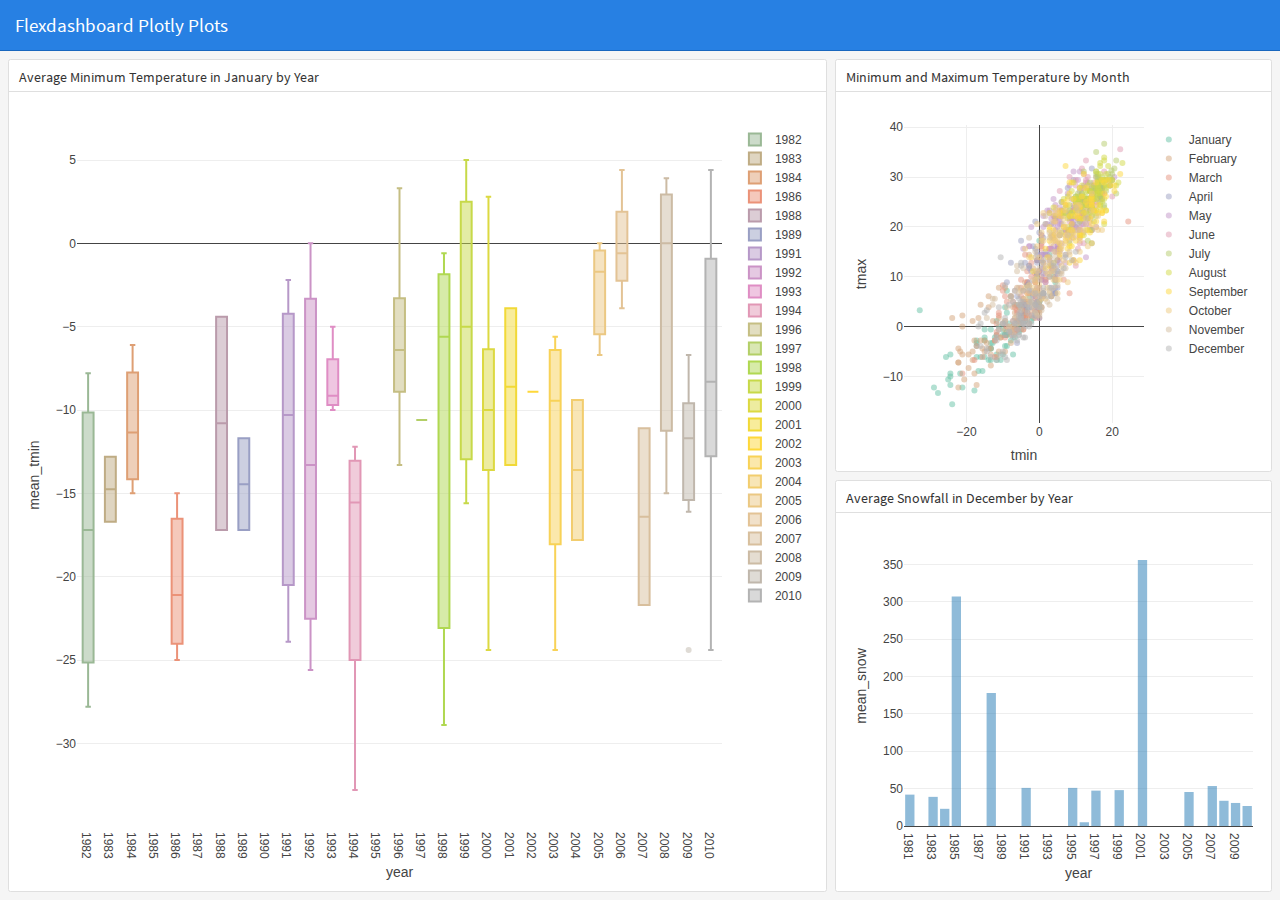
==== commit d31e533c: "-edits" ====
--- a/flexdashboard.html
+++ b/flexdashboard.html
@@ -1872,32 +1872,34 @@
 
 <div id="column" class="section level2" data-width="650">
 <h2>Column</h2>
-<div id="chart-a" class="section level3">
-<h3>Chart A</h3>
+<div id="average-minimum-temperature-in-january-by-year"
+class="section level3">
+<h3>Average Minimum Temperature in January by Year</h3>
 <div class="knitr-options" data-fig-width="576" data-fig-height="460">
 
 </div>
-<div id="htmlwidget-3ec622f50244514e4790" style="width:576px;height:460.8px;" class="plotly html-widget"></div>
-<script type="application/json" data-for="htmlwidget-3ec622f50244514e4790">{"x":{"visdat":{"218472f55a37":["function () ","plotlyVisDat"]},"cur_data":"218472f55a37","attrs":{"218472f55a37":{"x":{},"y":{},"color":{},"alpha":0.5,"alpha_stroke":1,"sizes":[10,100],"spans":[1,20],"type":"box"}},"layout":{"margin":{"b":40,"l":60,"t":25,"r":10},"xaxis":{"domain":[0,1],"automargin":true,"title":"year","type":"category","categoryorder":"array","categoryarray":["1981","1982","1983","1984","1985","1986","1987","1988","1989","1990","1991","1992","1993","1994","1995","1996","1997","1998","1999","2000","2001","2002","2003","2004","2005","2006","2007","2008","2009","2010"]},"yaxis":{"domain":[0,1],"automargin":true,"title":"mean_tmin"},"hovermode":"closest","showlegend":true},"source":"A","config":{"modeBarButtonsToAdd":["hoverclosest","hovercompare"],"showSendToCloud":false},"data":[{"fillcolor":"rgba(102,194,165,0.5)","x":["1981","1981","1981","1981","1981"],"y":[-20,-7.8,-4.4,-19.4,-14.4],"type":"box","name":"1981","marker":{"color":"rgba(102,194,165,0.5)","line":{"color":"rgba(102,194,165,1)"}},"line":{"color":"rgba(102,194,165,1)"},"xaxis":"x","yaxis":"y","frame":null},{"fillcolor":"rgba(154,184,149,0.5)","x":["1982","1982","1982"],"y":[-33.9,-11.7,-10],"type":"box","name":"1982","marker":{"color":"rgba(154,184,149,0.5)","line":{"color":"rgba(154,184,149,1)"}},"line":{"color":"rgba(154,184,149,1)"},"xaxis":"x","yaxis":"y","frame":null},{"fillcolor":"rgba(191,172,132,0.5)","x":["1983","1983","1983","1983","1983","1983","1983"],"y":[-18.3,-6.7,-12.2,-7.2,-2.2,-8.3,-18.9],"type":"box","name":"1983","marker":{"color":"rgba(191,172,132,0.5)","line":{"color":"rgba(191,172,132,1)"}},"line":{"color":"rgba(191,172,132,1)"},"xaxis":"x","yaxis":"y","frame":null},{"fillcolor":"rgba(222,159,116,0.5)","x":["1984"],"y":[-13.3],"type":"box","name":"1984","marker":{"color":"rgba(222,159,116,0.5)","line":{"color":"rgba(222,159,116,1)"}},"line":{"color":"rgba(222,159,116,1)"},"xaxis":"x","yaxis":"y","frame":null},{"fillcolor":"rgba(248,143,100,0.5)","x":["1985","1985","1985","1985"],"y":[-7.8,-7.8,-16.1,-17.2],"type":"box","name":"1985","marker":{"color":"rgba(248,143,100,0.5)","line":{"color":"rgba(248,143,100,1)"}},"line":{"color":"rgba(248,143,100,1)"},"xaxis":"x","yaxis":"y","frame":null},{"fillcolor":"rgba(235,146,120,0.5)","x":["1986"],"y":[6.7],"type":"box","name":"1986","marker":{"color":"rgba(235,146,120,0.5)","line":{"color":"rgba(235,146,120,1)"}},"line":{"color":"rgba(235,146,120,1)"},"xaxis":"x","yaxis":"y","frame":null},{"fillcolor":"rgba(212,150,146,0.5)","x":["1987","1987","1987"],"y":[-16.7,-9.4,-0.6],"type":"box","name":"1987","marker":{"color":"rgba(212,150,146,0.5)","line":{"color":"rgba(212,150,146,1)"}},"line":{"color":"rgba(212,150,146,1)"},"xaxis":"x","yaxis":"y","frame":null},{"fillcolor":"rgba(186,155,171,0.5)","x":["1988","1988"],"y":[-17.8,1.1],"type":"box","name":"1988","marker":{"color":"rgba(186,155,171,0.5)","line":{"color":"rgba(186,155,171,1)"}},"line":{"color":"rgba(186,155,171,1)"},"xaxis":"x","yaxis":"y","frame":null},{"fillcolor":"rgba(153,159,196,0.5)","x":["1989","1989","1989"],"y":[-8.3,-3.9,-19.4],"type":"box","name":"1989","marker":{"color":"rgba(153,159,196,0.5)","line":{"color":"rgba(153,159,196,1)"}},"line":{"color":"rgba(153,159,196,1)"},"xaxis":"x","yaxis":"y","frame":null},{"fillcolor":"rgba(159,157,202,0.5)","x":["1990","1990","1990","1990","1990"],"y":[-2.8,-11.1,2.8,-3.9,1.7],"type":"box","name":"1990","marker":{"color":"rgba(159,157,202,0.5)","line":{"color":"rgba(159,157,202,1)"}},"line":{"color":"rgba(159,157,202,1)"},"xaxis":"x","yaxis":"y","frame":null},{"fillcolor":"rgba(182,152,200,0.5)","x":["1991","1991","1991","1991"],"y":[-7.2,-8.9,-32.8,-17.2],"type":"box","name":"1991","marker":{"color":"rgba(182,152,200,0.5)","line":{"color":"rgba(182,152,200,1)"}},"line":{"color":"rgba(182,152,200,1)"},"xaxis":"x","yaxis":"y","frame":null},{"fillcolor":"rgba(203,147,198,0.5)","x":["1992","1992"],"y":[-5,-12.8],"type":"box","name":"1992","marker":{"color":"rgba(203,147,198,0.5)","line":{"color":"rgba(203,147,198,1)"}},"line":{"color":"rgba(203,147,198,1)"},"xaxis":"x","yaxis":"y","frame":null},{"fillcolor":"rgba(223,141,196,0.5)","x":["1993","1993"],"y":[-10.6,-11.1],"type":"box","name":"1993","marker":{"color":"rgba(223,141,196,0.5)","line":{"color":"rgba(223,141,196,1)"}},"line":{"color":"rgba(223,141,196,1)"},"xaxis":"x","yaxis":"y","frame":null},{"fillcolor":"rgba(225,151,181,0.5)","x":["1994","1994","1994"],"y":[-23.3,-12.2,-2.8],"type":"box","name":"1994","marker":{"color":"rgba(225,151,181,0.5)","line":{"color":"rgba(225,151,181,1)"}},"line":{"color":"rgba(225,151,181,1)"},"xaxis":"x","yaxis":"y","frame":null},{"fillcolor":"rgba(212,171,157,0.5)","x":["1995","1995"],"y":[-0.6,0],"type":"box","name":"1995","marker":{"color":"rgba(212,171,157,0.5)","line":{"color":"rgba(212,171,157,1)"}},"line":{"color":"rgba(212,171,157,1)"},"xaxis":"x","yaxis":"y","frame":null},{"fillcolor":"rgba(197,190,131,0.5)","x":["1996","1996"],"y":[-7.8,-20.6],"type":"box","name":"1996","marker":{"color":"rgba(197,190,131,0.5)","line":{"color":"rgba(197,190,131,1)"}},"line":{"color":"rgba(197,190,131,1)"},"xaxis":"x","yaxis":"y","frame":null},{"fillcolor":"rgba(179,207,103,0.5)","x":["1997","1997","1997"],"y":[-18.3,-12.2,1.1],"type":"box","name":"1997","marker":{"color":"rgba(179,207,103,0.5)","line":{"color":"rgba(179,207,103,1)"}},"line":{"color":"rgba(179,207,103,1)"},"xaxis":"x","yaxis":"y","frame":null},{"fillcolor":"rgba(176,216,81,0.5)","x":["1998","1998"],"y":[-11.7,-6.1],"type":"box","name":"1998","marker":{"color":"rgba(176,216,81,0.5)","line":{"color":"rgba(176,216,81,1)"}},"line":{"color":"rgba(176,216,81,1)"},"xaxis":"x","yaxis":"y","frame":null},{"fillcolor":"rgba(199,217,73,0.5)","x":["1999","1999"],"y":[-11.7,-27.2],"type":"box","name":"1999","marker":{"color":"rgba(199,217,73,0.5)","line":{"color":"rgba(199,217,73,1)"}},"line":{"color":"rgba(199,217,73,1)"},"xaxis":"x","yaxis":"y","frame":null},{"fillcolor":"rgba(220,217,65,0.5)","x":["2000","2000","2000"],"y":[-26.7,5.6,-1.7],"type":"box","name":"2000","marker":{"color":"rgba(220,217,65,0.5)","line":{"color":"rgba(220,217,65,1)"}},"line":{"color":"rgba(220,217,65,1)"},"xaxis":"x","yaxis":"y","frame":null},{"fillcolor":"rgba(241,217,55,0.5)","x":["2001","2001","2001","2001","2001","2001","2001"],"y":[-3.9,-7.8,-0.6,-16.7,-7.2,-10,-8.9],"type":"box","name":"2001","marker":{"color":"rgba(241,217,55,0.5)","line":{"color":"rgba(241,217,55,1)"}},"line":{"color":"rgba(241,217,55,1)"},"xaxis":"x","yaxis":"y","frame":null},{"fillcolor":"rgba(254,216,58,0.5)","x":["2002","2002"],"y":[-15,-1.1],"type":"box","name":"2002","marker":{"color":"rgba(254,216,58,0.5)","line":{"color":"rgba(254,216,58,1)"}},"line":{"color":"rgba(254,216,58,1)"},"xaxis":"x","yaxis":"y","frame":null},{"fillcolor":"rgba(248,210,87,0.5)","x":["2003","2003"],"y":[-15,-13.3],"type":"box","name":"2003","marker":{"color":"rgba(248,210,87,0.5)","line":{"color":"rgba(248,210,87,1)"}},"line":{"color":"rgba(248,210,87,1)"},"xaxis":"x","yaxis":"y","frame":null},{"fillcolor":"rgba(242,205,110,0.5)","x":["2004","2004","2004"],"y":[-26.1,2.2,-3.9],"type":"box","name":"2004","marker":{"color":"rgba(242,205,110,0.5)","line":{"color":"rgba(242,205,110,1)"}},"line":{"color":"rgba(242,205,110,1)"},"xaxis":"x","yaxis":"y","frame":null},{"fillcolor":"rgba(227,195,149,0.5)","x":["2006","2006"],"y":[-5,-8.3],"type":"box","name":"2006","marker":{"color":"rgba(227,195,149,0.5)","line":{"color":"rgba(227,195,149,1)"}},"line":{"color":"rgba(227,195,149,1)"},"xaxis":"x","yaxis":"y","frame":null},{"fillcolor":"rgba(216,191,157,0.5)","x":["2007","2007","2007"],"y":[-13.3,-12.2,-15.6],"type":"box","name":"2007","marker":{"color":"rgba(216,191,157,0.5)","line":{"color":"rgba(216,191,157,1)"}},"line":{"color":"rgba(216,191,157,1)"},"xaxis":"x","yaxis":"y","frame":null},{"fillcolor":"rgba(204,187,164,0.5)","x":["2008"],"y":[-17.2],"type":"box","name":"2008","marker":{"color":"rgba(204,187,164,0.5)","line":{"color":"rgba(204,187,164,1)"}},"line":{"color":"rgba(204,187,164,1)"},"xaxis":"x","yaxis":"y","frame":null},{"fillcolor":"rgba(192,183,172,0.5)","x":["2009"],"y":[-10.6],"type":"box","name":"2009","marker":{"color":"rgba(192,183,172,0.5)","line":{"color":"rgba(192,183,172,1)"}},"line":{"color":"rgba(192,183,172,1)"},"xaxis":"x","yaxis":"y","frame":null},{"fillcolor":"rgba(179,179,179,0.5)","x":["2010","2010"],"y":[-7.2,-17.1],"type":"box","name":"2010","marker":{"color":"rgba(179,179,179,0.5)","line":{"color":"rgba(179,179,179,1)"}},"line":{"color":"rgba(179,179,179,1)"},"xaxis":"x","yaxis":"y","frame":null}],"highlight":{"on":"plotly_click","persistent":false,"dynamic":false,"selectize":false,"opacityDim":0.2,"selected":{"opacity":1},"debounce":0},"shinyEvents":["plotly_hover","plotly_click","plotly_selected","plotly_relayout","plotly_brushed","plotly_brushing","plotly_clickannotation","plotly_doubleclick","plotly_deselect","plotly_afterplot","plotly_sunburstclick"],"base_url":"https://plot.ly"},"evals":[],"jsHooks":[]}</script>
+<div id="htmlwidget-e0d38cab9ca32dc6d1a6" style="width:576px;height:460.8px;" class="plotly html-widget"></div>
+<script type="application/json" data-for="htmlwidget-e0d38cab9ca32dc6d1a6">{"x":{"visdat":{"e10528d6e8b":["function () ","plotlyVisDat"]},"cur_data":"e10528d6e8b","attrs":{"e10528d6e8b":{"x":{},"y":{},"color":{},"alpha":0.5,"alpha_stroke":1,"sizes":[10,100],"spans":[1,20],"type":"box"}},"layout":{"margin":{"b":40,"l":60,"t":25,"r":10},"xaxis":{"domain":[0,1],"automargin":true,"title":"year","type":"category","categoryorder":"array","categoryarray":["1981","1982","1983","1984","1985","1986","1987","1988","1989","1990","1991","1992","1993","1994","1995","1996","1997","1998","1999","2000","2001","2002","2003","2004","2005","2006","2007","2008","2009","2010"]},"yaxis":{"domain":[0,1],"automargin":true,"title":"mean_tmin"},"hovermode":"closest","showlegend":true},"source":"A","config":{"modeBarButtonsToAdd":["hoverclosest","hovercompare"],"showSendToCloud":false},"data":[{"fillcolor":"rgba(154,184,149,0.5)","x":["1982","1982","1982"],"y":[-27.8,-17.2,-7.8],"type":"box","name":"1982","marker":{"color":"rgba(154,184,149,0.5)","line":{"color":"rgba(154,184,149,1)"}},"line":{"color":"rgba(154,184,149,1)"},"xaxis":"x","yaxis":"y","frame":null},{"fillcolor":"rgba(191,172,132,0.5)","x":["1983","1983"],"y":[-12.8,-16.7],"type":"box","name":"1983","marker":{"color":"rgba(191,172,132,0.5)","line":{"color":"rgba(191,172,132,1)"}},"line":{"color":"rgba(191,172,132,1)"},"xaxis":"x","yaxis":"y","frame":null},{"fillcolor":"rgba(222,159,116,0.5)","x":["1984","1984","1984","1984"],"y":[-9.4,-6.1,-13.3,-15],"type":"box","name":"1984","marker":{"color":"rgba(222,159,116,0.5)","line":{"color":"rgba(222,159,116,1)"}},"line":{"color":"rgba(222,159,116,1)"},"xaxis":"x","yaxis":"y","frame":null},{"fillcolor":"rgba(235,146,120,0.5)","x":["1986","1986","1986"],"y":[-25,-21.1,-15],"type":"box","name":"1986","marker":{"color":"rgba(235,146,120,0.5)","line":{"color":"rgba(235,146,120,1)"}},"line":{"color":"rgba(235,146,120,1)"},"xaxis":"x","yaxis":"y","frame":null},{"fillcolor":"rgba(186,155,171,0.5)","x":["1988","1988"],"y":[-4.4,-17.2],"type":"box","name":"1988","marker":{"color":"rgba(186,155,171,0.5)","line":{"color":"rgba(186,155,171,1)"}},"line":{"color":"rgba(186,155,171,1)"},"xaxis":"x","yaxis":"y","frame":null},{"fillcolor":"rgba(153,159,196,0.5)","x":["1989","1989"],"y":[-11.7,-17.2],"type":"box","name":"1989","marker":{"color":"rgba(153,159,196,0.5)","line":{"color":"rgba(153,159,196,1)"}},"line":{"color":"rgba(153,159,196,1)"},"xaxis":"x","yaxis":"y","frame":null},{"fillcolor":"rgba(182,152,200,0.5)","x":["1991","1991","1991"],"y":[-10.3,-23.9,-2.2],"type":"box","name":"1991","marker":{"color":"rgba(182,152,200,0.5)","line":{"color":"rgba(182,152,200,1)"}},"line":{"color":"rgba(182,152,200,1)"},"xaxis":"x","yaxis":"y","frame":null},{"fillcolor":"rgba(203,147,198,0.5)","x":["1992","1992","1992"],"y":[-13.3,0,-25.6],"type":"box","name":"1992","marker":{"color":"rgba(203,147,198,0.5)","line":{"color":"rgba(203,147,198,1)"}},"line":{"color":"rgba(203,147,198,1)"},"xaxis":"x","yaxis":"y","frame":null},{"fillcolor":"rgba(223,141,196,0.5)","x":["1993","1993","1993","1993"],"y":[-9.4,-10,-5,-8.9],"type":"box","name":"1993","marker":{"color":"rgba(223,141,196,0.5)","line":{"color":"rgba(223,141,196,1)"}},"line":{"color":"rgba(223,141,196,1)"},"xaxis":"x","yaxis":"y","frame":null},{"fillcolor":"rgba(225,151,181,0.5)","x":["1994","1994","1994","1994"],"y":[-13.9,-32.8,-12.2,-17.2],"type":"box","name":"1994","marker":{"color":"rgba(225,151,181,0.5)","line":{"color":"rgba(225,151,181,1)"}},"line":{"color":"rgba(225,151,181,1)"},"xaxis":"x","yaxis":"y","frame":null},{"fillcolor":"rgba(197,190,131,0.5)","x":["1996","1996","1996","1996","1996","1996"],"y":[-8.9,-8.9,3.3,-3.9,-13.3,-3.3],"type":"box","name":"1996","marker":{"color":"rgba(197,190,131,0.5)","line":{"color":"rgba(197,190,131,1)"}},"line":{"color":"rgba(197,190,131,1)"},"xaxis":"x","yaxis":"y","frame":null},{"fillcolor":"rgba(179,207,103,0.5)","x":["1997"],"y":[-10.6],"type":"box","name":"1997","marker":{"color":"rgba(179,207,103,0.5)","line":{"color":"rgba(179,207,103,1)"}},"line":{"color":"rgba(179,207,103,1)"},"xaxis":"x","yaxis":"y","frame":null},{"fillcolor":"rgba(176,216,81,0.5)","x":["1998","1998","1998"],"y":[-5.6,-0.6,-28.9],"type":"box","name":"1998","marker":{"color":"rgba(176,216,81,0.5)","line":{"color":"rgba(176,216,81,1)"}},"line":{"color":"rgba(176,216,81,1)"},"xaxis":"x","yaxis":"y","frame":null},{"fillcolor":"rgba(199,217,73,0.5)","x":["1999","1999","1999"],"y":[-5,-15.6,5],"type":"box","name":"1999","marker":{"color":"rgba(199,217,73,0.5)","line":{"color":"rgba(199,217,73,1)"}},"line":{"color":"rgba(199,217,73,1)"},"xaxis":"x","yaxis":"y","frame":null},{"fillcolor":"rgba(220,217,65,0.5)","x":["2000","2000","2000","2000","2000"],"y":[-10,2.8,-9.4,-10,-24.4],"type":"box","name":"2000","marker":{"color":"rgba(220,217,65,0.5)","line":{"color":"rgba(220,217,65,1)"}},"line":{"color":"rgba(220,217,65,1)"},"xaxis":"x","yaxis":"y","frame":null},{"fillcolor":"rgba(241,217,55,0.5)","x":["2001","2001"],"y":[-13.3,-3.9],"type":"box","name":"2001","marker":{"color":"rgba(241,217,55,0.5)","line":{"color":"rgba(241,217,55,1)"}},"line":{"color":"rgba(241,217,55,1)"},"xaxis":"x","yaxis":"y","frame":null},{"fillcolor":"rgba(254,216,58,0.5)","x":["2002"],"y":[-8.9],"type":"box","name":"2002","marker":{"color":"rgba(254,216,58,0.5)","line":{"color":"rgba(254,216,58,1)"}},"line":{"color":"rgba(254,216,58,1)"},"xaxis":"x","yaxis":"y","frame":null},{"fillcolor":"rgba(248,210,87,0.5)","x":["2003","2003","2003","2003"],"y":[-5.6,-11.7,-24.4,-7.2],"type":"box","name":"2003","marker":{"color":"rgba(248,210,87,0.5)","line":{"color":"rgba(248,210,87,1)"}},"line":{"color":"rgba(248,210,87,1)"},"xaxis":"x","yaxis":"y","frame":null},{"fillcolor":"rgba(242,205,110,0.5)","x":["2004","2004"],"y":[-9.4,-17.8],"type":"box","name":"2004","marker":{"color":"rgba(242,205,110,0.5)","line":{"color":"rgba(242,205,110,1)"}},"line":{"color":"rgba(242,205,110,1)"},"xaxis":"x","yaxis":"y","frame":null},{"fillcolor":"rgba(235,200,131,0.5)","x":["2005","2005","2005"],"y":[0,-6.7,-1.7],"type":"box","name":"2005","marker":{"color":"rgba(235,200,131,0.5)","line":{"color":"rgba(235,200,131,1)"}},"line":{"color":"rgba(235,200,131,1)"},"xaxis":"x","yaxis":"y","frame":null},{"fillcolor":"rgba(227,195,149,0.5)","x":["2006","2006","2006","2006"],"y":[-0.6,4.4,-3.9,-0.6],"type":"box","name":"2006","marker":{"color":"rgba(227,195,149,0.5)","line":{"color":"rgba(227,195,149,1)"}},"line":{"color":"rgba(227,195,149,1)"},"xaxis":"x","yaxis":"y","frame":null},{"fillcolor":"rgba(216,191,157,0.5)","x":["2007","2007"],"y":[-21.7,-11.1],"type":"box","name":"2007","marker":{"color":"rgba(216,191,157,0.5)","line":{"color":"rgba(216,191,157,1)"}},"line":{"color":"rgba(216,191,157,1)"},"xaxis":"x","yaxis":"y","frame":null},{"fillcolor":"rgba(204,187,164,0.5)","x":["2008","2008","2008"],"y":[-15,0,3.9],"type":"box","name":"2008","marker":{"color":"rgba(204,187,164,0.5)","line":{"color":"rgba(204,187,164,1)"}},"line":{"color":"rgba(204,187,164,1)"},"xaxis":"x","yaxis":"y","frame":null},{"fillcolor":"rgba(192,183,172,0.5)","x":["2009","2009","2009","2009","2009","2009","2009"],"y":[-6.7,-8.9,-11.7,-16.1,-11.7,-24.4,-13.3],"type":"box","name":"2009","marker":{"color":"rgba(192,183,172,0.5)","line":{"color":"rgba(192,183,172,1)"}},"line":{"color":"rgba(192,183,172,1)"},"xaxis":"x","yaxis":"y","frame":null},{"fillcolor":"rgba(179,179,179,0.5)","x":["2010","2010","2010","2010","2010"],"y":[-24.4,-8.3,-8.9,-2.7,4.4],"type":"box","name":"2010","marker":{"color":"rgba(179,179,179,0.5)","line":{"color":"rgba(179,179,179,1)"}},"line":{"color":"rgba(179,179,179,1)"},"xaxis":"x","yaxis":"y","frame":null}],"highlight":{"on":"plotly_click","persistent":false,"dynamic":false,"selectize":false,"opacityDim":0.2,"selected":{"opacity":1},"debounce":0},"shinyEvents":["plotly_hover","plotly_click","plotly_selected","plotly_relayout","plotly_brushed","plotly_brushing","plotly_clickannotation","plotly_doubleclick","plotly_deselect","plotly_afterplot","plotly_sunburstclick"],"base_url":"https://plot.ly"},"evals":[],"jsHooks":[]}</script>
 </div>
 </div>
 <div id="column-1" class="section level2" data-width="350">
 <h2>Column</h2>
-<div id="chart-b" class="section level3">
-<h3>Chart B</h3>
+<div id="minimum-and-maximum-temperature-by-month"
+class="section level3">
+<h3>Minimum and Maximum Temperature by Month</h3>
 <div class="knitr-options" data-fig-width="576" data-fig-height="460">
 
 </div>
-<div id="htmlwidget-51877c384340a24b7bba" style="width:576px;height:460.8px;" class="plotly html-widget"></div>
-<script type="application/json" data-for="htmlwidget-51877c384340a24b7bba">{"x":{"visdat":{"218478906f1b":["function () ","plotlyVisDat"]},"cur_data":"218478906f1b","attrs":{"218478906f1b":{"x":{},"y":{},"mode":"markers","color":{},"alpha":0.5,"alpha_stroke":1,"sizes":[10,100],"spans":[1,20],"type":"scatter"}},"layout":{"margin":{"b":40,"l":60,"t":25,"r":10},"xaxis":{"domain":[0,1],"automargin":true,"title":"tmin"},"yaxis":{"domain":[0,1],"automargin":true,"title":"tmax"},"hovermode":"closest","showlegend":true},"source":"A","config":{"modeBarButtonsToAdd":["hoverclosest","hovercompare"],"showSendToCloud":false},"data":[{"x":[-33.9,-8.3,-17.2,-4.4,1.1,-11.1,-0.6,6.7,-5,-8.3,-0.6,-18.3,-17.2,5.6,-12.2,-10.6,-2.8,-12.8,-3.9,1.1,-13.3,-7.8,-1.1,-10,-3.9,2.2,-3.9,-11.1,-17.2,-8.3,-27.2,-10,-19.4,-14.4,-9.4,-6.7,-19.4,0,-23.3,-13.3,-2.2,-0.6,-18.3,-12.2,-7.2,-32.8,-26.1,-15.6,-17.1,-16.1,-18.9,-15,-12.2,-7.8,-26.7,-7.2,-17.8,-7.2,-8.9,-7.8,-12.2,-7.2,-11.7,-16.7,-7.8,-6.1,-16.7,-1.7,-13.3,-5,-10.6,-20,-20.6,-8.9,-15,-11.7,2.8,-2.8,-3.9,-7.8,1.7],"y":[-17.8,1.7,-10,-0.6,11.7,-2.2,3.3,12.2,0.6,-6.7,2.8,-9.4,-5.6,15,-8.3,0.6,12.8,-5,-0.6,5.6,-5.6,-1.7,2.2,0.6,5,5,3.3,-6.1,-9.4,1.7,-6.7,-5,-2.2,-6.7,-1.7,-2.2,-11.1,1.1,-6.1,7.2,10,6.7,8.3,-1.7,-3.3,-13.3,-9.4,-6.1,-10.1,-3.9,-7.2,-0.6,-7.2,-0.6,-1.7,-2.8,1.7,-1.7,1.7,0,3.3,-17.8,-3.3,-4.4,-2.2,5.6,1.1,5,-1.7,5.6,-4.4,-9.4,-10.6,0.6,-6.1,-2.2,8.9,2.2,7.2,2.2,11.7],"mode":"markers","type":"scatter","name":"January","marker":{"color":"rgba(102,194,165,0.5)","line":{"color":"rgba(102,194,165,1)"}},"textfont":{"color":"rgba(102,194,165,0.5)"},"error_y":{"color":"rgba(102,194,165,0.5)"},"error_x":{"color":"rgba(102,194,165,0.5)"},"line":{"color":"rgba(102,194,165,0.5)"},"xaxis":"x","yaxis":"y","frame":null},{"x":[-6.7,-14.4,-1.7,-8.9,5,-10.6,-6.1,-20,-13.9,-10,-5,-9.4,-6.1,-10,-11.1,-14.4,-9.4,-2.8,-7.8,-11.1,-5.6,-19.4,-2.8,-14.4,-20.6,-4.4,0.6,-15,-14.4,-3.9,-7.2,-3.3,-6.7,-6.7,-5,-8.9,-25,2.2,-4.4,-6.7,-1.1,-13.9,-7.8,0,0,-15,-18.9,4.4,-0.6,-17.2,-15,-21.1,-2.2,-13.3,-25.6,-15,-7.8,-10,-4.4,-21.1,1.7,-4.4,2.2,-8.3,-9.4,-6.7,-5.6,-12.2,-16.7,-8.9,-7.2,-20.6,-9.4,-2.2,0,-8.9],"y":[2.2,-4.4,6.7,1.7,17.8,-0.6,2.2,-6.7,-5,10,1.1,-4.4,8.3,5.6,-3.9,6.1,-4.4,6.7,12.2,-3.3,4.4,-4.4,2.2,-5.6,-5,2.8,14.4,-1.1,-5.6,0.6,3.9,6.1,2.2,2.8,-1.1,1.7,-12.2,7.2,-1.1,-1.1,8.9,-2.2,2.2,3.3,15.6,-7.2,5,8.9,1.7,-1.1,-8.3,-12.2,4.4,-3.9,-8.3,-1.1,3.9,-4.4,2.8,-0.6,5.6,-1.7,7.2,-1.7,2.8,0,8.3,-3.9,2.2,-0.6,7.2,-2.8,-2.8,8.9,8.3,6.1],"mode":"markers","type":"scatter","name":"February","marker":{"color":"rgba(211,164,122,0.5)","line":{"color":"rgba(211,164,122,1)"}},"textfont":{"color":"rgba(211,164,122,0.5)"},"error_y":{"color":"rgba(211,164,122,0.5)"},"error_x":{"color":"rgba(211,164,122,0.5)"},"line":{"color":"rgba(211,164,122,0.5)"},"xaxis":"x","yaxis":"y","frame":null},{"x":[-11.1,-10.6,-1.1,-5.6,-3.3,2.8,-8.3,-6.7,-1.1,3.9,0.6,-20.6,-5,-9.4,7.8,-10.6,-7.8,-1.7,0,-4.4,1.1,-8.9,5,1.7,-7.1,-1.7,-1.7,5,-1.7,-7.2,-16.7,-2.8,-5,0,-8.9,2.2,-6.1,-3.3,-2.8,-15,0,-4.4,-1.1,-9.4,-3.9,1.7,-13.9,-2.8,-8.9,-17.2,-2.2,1.7,1.1,5,4.4,-7.2,-1.7,1.7,-12.2,-2.8,-5.6,-5,-11.7,-10.6,-1.7,-10.6,-9.4,-6.7,3.3,3.9,2.2,-19.4,-12.8,-3.3,-7.2,-1.7,-6.7,-7.2,-1.1,-2.8,-10,-6.6,-13.3,-6.1,-6.7],"y":[4.4,0,6.1,2.8,9.4,6.7,3.9,-0.6,11.7,22.2,6.1,4.4,2.2,-7.8,26.1,-1.1,12.8,5,6.1,2.2,16.1,5.6,13.3,18.9,7.2,8.3,1.7,19.4,16.1,2.2,-3.9,15,14.4,10,4.4,11.1,6.1,4.4,13.3,0.6,5.6,3.9,1.7,0.6,2.2,13.3,1.1,10.6,-3.9,2.8,3.9,7.8,6.1,11.1,17.2,0.6,6.7,16.1,-4.4,11.1,7.2,5,-2.2,-2.2,13.9,7.2,5.6,0,6.7,16.1,17.2,0,8.9,7.2,5.6,7.2,3.3,-1.1,3.3,19.4,-1.7,2.2,1.7,0.6,0.6],"mode":"markers","type":"scatter","name":"March","marker":{"color":"rgba(229,147,127,0.5)","line":{"color":"rgba(229,147,127,1)"}},"textfont":{"color":"rgba(229,147,127,0.5)"},"error_y":{"color":"rgba(229,147,127,0.5)"},"error_x":{"color":"rgba(229,147,127,0.5)"},"line":{"color":"rgba(229,147,127,0.5)"},"xaxis":"x","yaxis":"y","frame":null},{"x":[0.6,0.6,-2.2,0,-10.6,0,-3.3,3.3,-1.7,-3.9,-5.6,-2.2,-0.6,-3.9,1.7,2.8,8.3,6.7,3.3,2.2,-0.6,2.8,6.1,12.2,-6.7,-0.6,-1.1,-5.6,6.1,10,-1.1,9.4,5.6,11.1,2.2,-3.3,4.4,-0.6,-1.1,2.2,-3.9,0.6,2.8,-0.6,-0.6,5,0,2.8,6.7,12.2,12.2,-0.6,13.9,-2.2,0.6,-6.7,8.9,1.1,0,4.4,3.3,-2.2,3.3,-5.6,6.1,-2.2,8.9,1.7,7.8,10.6,0.6,1.1,6.1,-3.3,-15.6,-0.6,2.2,5,0.6,7.2,4.4,-2.8,4.4],"y":[8.3,5.6,15.6,5.6,0.6,12.2,13.9,15.6,8.3,10,-1.1,10,6.1,10,5.6,16.1,-3.9,26.1,15.6,16.1,6.7,17.2,7.8,21.7,13.9,13.3,11.7,5.6,15.6,22.2,17.8,23.9,14.4,23.3,8.3,0,25.6,12.2,13.9,17.8,11.7,15.6,13.3,11.1,8.9,18.9,3.9,15.6,22.8,21.7,24.4,10.6,23.9,13.9,9.4,12.8,23.9,15.6,18.9,13.3,21.1,17.8,17.8,11.7,17.8,11.1,27.8,6.1,16.7,19.4,7.8,6.1,24.4,5,-10,13.9,10.6,15,8.3,24.4,17.2,10.6,18.9],"mode":"markers","type":"scatter","name":"April","marker":{"color":"rgba(156,159,194,0.5)","line":{"color":"rgba(156,159,194,1)"}},"textfont":{"color":"rgba(156,159,194,0.5)"},"error_y":{"color":"rgba(156,159,194,0.5)"},"error_x":{"color":"rgba(156,159,194,0.5)"},"line":{"color":"rgba(156,159,194,0.5)"},"xaxis":"x","yaxis":"y","frame":null},{"x":[13.9,12.8,6.1,0.6,4.4,12.2,5,15,8.3,-1.1,-1.7,15,11.1,5.6,8.3,8.3,7.2,1.1,0,12.2,16.1,4.4,7.2,0,12.2,5.6,-0.6,3.3,3.9,0.6,7.8,10.6,6.7,12.8,9.4,11.7,16.1,5.8,3.9,4.4,12.2,7.2,8.9,2.2,17.2,17.2,15,0.6,12.2,13.3,2.2,-2.1,11.1,7.2,11.1,-2.8,5,12.8,-0.6,-0.6,7.8,15.6,2.8,16.7,11.1,10,10,8.9,10,8.9,3.3,4.4,9.4,2.8,-2.8,7.2,5.6,11.7,12.8,8.3,4.4,12.8,5,3.3,3.3,10,10,10.6,8.3,4.4,8.3,2.8,12.8,17.8,-2.2,3.9,6.1,2.8,3.3,5,9.4,13.9,6.7,6.7,9.4,13.3,12.2,1.7,4.4],"y":[25.6,26.1,21.7,18.3,23.9,26.1,18.3,26.1,15.6,16.1,12.2,31.7,20,13.9,23.3,19.4,16.1,26.7,20,23.9,33.9,22.2,18.3,21.7,20,14.4,21.7,12.8,15.6,20.6,15.6,14.4,22.8,27.8,14.4,30,26.1,23.8,17.2,20,20,23.9,23.9,11.1,27.2,23.3,21.7,11.1,24.4,23.3,21.7,15.6,18.3,25.6,21.1,13.3,12.8,26.1,16.7,25.6,12.8,33.3,7.8,27.8,21.7,20,20,26.7,18.3,20.6,13.3,23.3,13.3,11.7,16.7,22.8,13.3,21.1,28.9,18.3,18.9,23.9,16.1,17.2,16.7,23.3,25,26.7,16.1,13.9,12.8,20,25.6,26.1,12.2,8.9,25.6,15,23.9,18.3,18.9,22.2,10.6,13.9,18.9,24.4,25,17.8,16.1],"mode":"markers","type":"scatter","name":"May","marker":{"color":"rgba(194,150,199,0.5)","line":{"color":"rgba(194,150,199,1)"}},"textfont":{"color":"rgba(194,150,199,0.5)"},"error_y":{"color":"rgba(194,150,199,0.5)"},"error_x":{"color":"rgba(194,150,199,0.5)"},"line":{"color":"rgba(194,150,199,0.5)"},"xaxis":"x","yaxis":"y","frame":null},{"x":[12.8,20,13.9,11.1,18.9,11.1,13.3,13.3,6.7,15,17.8,16.1,13.3,8.9,15.6,8.9,13.3,20,18.3,13.9,20,17.2,15,12.2,16.7,16.1,14.4,8.3,15.6,10.6,15,6.7,13.9,13.3,17.8,4.4,15.6,16.1,8.9,14.4,17.2,5.6,16.7,14.4,14.4,12.2,14.4,18.9,10,15,10,11.1,21.7,14.4,15,18.3,5,16.1,12.8,6.7,0,18.3,22.2,3.9,10.6,19.4,13.9,4.4,11.1,11.7,14.4,13.9,9.4,16.7,23.9,7.2,3.3,11.1,12.8,12.8,15.6,15,21.7],"y":[23.3,30.6,29.4,26.1,24.4,26.1,21.7,27.8,25.6,25.6,28.9,26.1,22.2,19.4,27.8,21.1,23.9,30.6,25,22.8,30.6,25.6,29.4,18.9,25,27.8,23.9,21.7,27.8,23.3,22.8,31.1,24.4,32.8,30,23.3,26.7,22.2,17.8,17.2,26.1,24.4,21.7,27.8,23.9,25.6,26.1,30.6,27.2,21.1,25,23.3,29.4,23.3,22.2,24.4,22.2,28.9,25,20,22.2,26.1,34.4,20,20.6,23.3,23.3,13.3,23.9,24.4,28.3,26.1,23.9,23.9,35.6,21.1,26.1,22.8,22.8,21.7,25.6,26.1,33.3],"mode":"markers","type":"scatter","name":"June","marker":{"color":"rgba(223,155,177,0.5)","line":{"color":"rgba(223,155,177,1)"}},"textfont":{"color":"rgba(223,155,177,0.5)"},"error_y":{"color":"rgba(223,155,177,0.5)"},"error_x":{"color":"rgba(223,155,177,0.5)"},"line":{"color":"rgba(223,155,177,0.5)"},"xaxis":"x","yaxis":"y","frame":null},{"x":[9.4,21.7,22.2,20.6,15.6,18.3,9.4,16.7,18.9,17.2,15.6,12.2,20.6,10,12.8,15.6,14.4,15,15.6,17.2,15.6,13.9,19.4,15.6,21.7,10.6,11.1,11.7,15.6,12.2,20.6,8.3,19.4,15.6,11.1,22.2,13.3,15,8.9,24.4,10,14.4,11.1,13.3,18.3,13.9,11.1,16.7,18.3,12.2,18.9,17.8,17.2,14.4,14.4,12.8,17.8,11.7,6.7,12.8,10,13.3,17.2,11.7,18.9,16.7,15,18.3,22.2,14.4,13.3,16.7,11.7,13.3,13.9,14.4,12.8,10.6,11.1,6.1,19.4,12.8,11.7,18.9,15,13.3,10,13.9,15,17.2,16.7,15.6,11.1,18.9,12.8,16.1,19.4,11.1,6.7,10.6,10,19.4,10,15.6,20,13.3],"y":[20.6,28.9,31.1,23.9,26.1,28.9,31.1,25,31.7,29.4,24.4,26.1,29.4,19.4,27.8,33.3,27.2,31.1,26.7,30,28.3,25.6,30,22.8,35,28.3,26.1,27.8,28.3,28.3,30.6,25.6,25,25,24.4,32.2,29.4,27.8,21.1,33.3,23.9,27.2,23.9,26.7,28.9,21.7,28.3,27.2,32.8,24.4,27.8,30.6,30.6,21.1,29.4,25,28.9,22.8,23.9,24.4,23.3,20.6,31.1,24.4,32.2,25.6,24.4,27.8,31.7,28.3,20.6,28.3,26.7,25.6,25.6,29.4,23.3,25.6,24.4,26.7,33.3,33.9,26.1,28.3,26.1,30,21.7,26.7,29.4,25.6,31.7,26.1,24.4,28.9,26.7,30,32.8,19.4,21.1,24.4,26.7,23.9,25.6,23.3,31.1,21.7],"mode":"markers","type":"scatter","name":"July","marker":{"color":"rgba(182,204,108,0.5)","line":{"color":"rgba(182,204,108,1)"}},"textfont":{"color":"rgba(182,204,108,0.5)"},"error_y":{"color":"rgba(182,204,108,0.5)"},"error_x":{"color":"rgba(182,204,108,0.5)"},"line":{"color":"rgba(182,204,108,0.5)"},"xaxis":"x","yaxis":"y","frame":null},{"x":[8.9,18.9,8.9,12.8,15,13.9,16.7,17.2,17.8,11.7,17.2,19.4,12.8,13.3,13.9,5.6,8.3,9.4,14.4,18.9,13.9,16.1,19.4,13.9,16.1,17.2,12.2,13.9,14.4,16.7,13.9,14.4,13.9,18.3,12.2,14.4,18.9,19.4,17.8,14.4,11.1,10.6,9.4,17.8,19.4,12.8,16.1,14.4,18.9,22.8,7.8,12.8,9.4,14.4,11.7,10.6,18.9,13.9,19.4,16.7,18.3,16.1,11.1,11.1,14.4,7.8,20.6,16.7,17.8,22.8,15,8.3,15.6,15,15,18.9,17.8,14.4,16.7,14.4,15.6,21.1,13.9,10.6,12.8,13.9,12.2,13.9,11.7,15.6,19.4,16.7,16.7,12.8,4.4,12.2,11.7,18.9,11.1,20,7.2,13.3,18.3,13.3],"y":[25.6,31.1,22.2,29.4,25.6,19.4,27.2,22.8,28.9,21.1,28.3,33.9,29.4,28.3,23.9,15.6,22.8,22.8,27.2,28.3,29.4,26.7,26.1,26.7,26.7,33.3,26.7,23.9,25.6,30,31.1,26.7,27.2,32.2,24.4,24.4,21.1,31.7,22.8,20,24.4,20.6,21.7,26.7,27.8,15.6,27.8,23.9,24.4,30.6,25,25.6,23.9,25.6,21.7,28.9,25.6,25.6,32.2,26.7,29.4,31.1,23.9,21.7,23.9,21.1,31.7,27.8,22.8,29.4,26.1,23.9,27.2,23.9,26.7,32.8,33.3,27.2,28.9,25,23.9,25,31.1,23.9,23.3,27.8,26.7,30.6,22.8,29.4,28.3,30,23.3,24.4,28.9,27.2,29.4,30.6,22.2,30,23.9,28.3,28.9,24.4],"mode":"markers","type":"scatter","name":"August","marker":{"color":"rgba(209,217,69,0.5)","line":{"color":"rgba(209,217,69,1)"}},"textfont":{"color":"rgba(209,217,69,0.5)"},"error_y":{"color":"rgba(209,217,69,0.5)"},"error_x":{"color":"rgba(209,217,69,0.5)"},"line":{"color":"rgba(209,217,69,0.5)"},"xaxis":"x","yaxis":"y","frame":null},{"x":[16.7,17.8,13.3,11.7,11.1,13.9,12.2,11.1,13.9,9.4,12.8,2.8,16.7,0.6,12.2,5,11.1,11.1,15,5,5.6,17.2,10,9.4,7.8,2.8,17.8,-2.2,5.6,7.2,2.8,17.8,2.2,-1.1,10,10.6,10,5.6,16.7,11.1,10.6,3.3,7.2,5.6,11.7,10.6,14.4,17.2,1.7,12.2,10,3.9,12.2,6.7,12.2,6.7,3.3,2.8,1.7,11.1,3.9,9.4,22.8,12.2,16.7,13.3,6.7,15,3.3,11.7,13.9,8.3,11.7,9.4,2.8,16.1,12.8,20,18.9,10,11.1,1.7,10],"y":[26.1,25,23.3,22.8,21.7,18.3,18.3,25.6,22.2,26.1,24.4,15.6,26.7,16.7,23.9,25.6,23.3,25,20,22.2,20,31.7,19.4,18.9,16.1,18.3,28.3,17.2,24.4,25.6,19.4,25.6,20.6,20,26.7,25,17.8,30,33.3,20,22.8,21.7,18.9,22.2,15,23.3,25,25,22.8,22.2,20.6,17.8,30.6,22.2,19.4,16.7,15.6,17.8,20.6,23.3,22.8,25.6,31.7,26.1,24.4,20,19.4,28.3,17.2,21.1,22.2,25,25,22.2,20,28.9,27.2,27.8,26.7,16.1,18.9,18.3,24.4],"mode":"markers","type":"scatter","name":"September","marker":{"color":"rgba(253,215,61,0.5)","line":{"color":"rgba(253,215,61,1)"}},"textfont":{"color":"rgba(253,215,61,0.5)"},"error_y":{"color":"rgba(253,215,61,0.5)"},"error_x":{"color":"rgba(253,215,61,0.5)"},"line":{"color":"rgba(253,215,61,0.5)"},"xaxis":"x","yaxis":"y","frame":null},{"x":[1.7,9.4,-2.2,-0.6,1.3,15,1.1,6.7,5.6,1.7,5,-5,0.6,13.9,5,17.8,9.4,-0.6,-2.8,5,0.6,-5,2.2,1.1,0,2.2,4.4,2.8,3.3,5,3.3,6.7,8.9,1.7,-0.6,16.7,9.4,-3.3,9.4,7.8,1.7,9.4,6.1,1.7,6.1,10.6,1.1,-5.6,1.1,7.8,0.6,6.1,-0.6,2.8,0.6,-1.1,10,4.4,10,13.3,-2.8,-6.7,15,13.9,8.3,2.8,-1.1,-4.4,4.4,-2.2,6.1,-4.4,3.9,7.8,-2.8,15,6.1,9.4,5.6,-3.9,3.9,1.1,3.9,10,7.2,10.6,14.4,1.7,3.9,-1.7,-3.3,6.7,12.8,5,4.4,1.1,-0.6,4.4,2.8,3.3,6.7,-1.1],"y":[14.4,13.9,3.9,14.4,6.8,27.8,17.8,12.2,16.1,14.4,10,17.2,11.7,21.1,16.7,25.6,14.4,12.8,11.7,12.8,10,9.4,8.9,6.1,16.7,13.9,11.7,12.2,21.7,9.4,11.1,11.7,21.1,8.3,11.1,20,21.7,11.1,21.7,23.9,15.6,26.1,17.2,8.9,17.2,20.6,11.7,5.6,11.1,17.2,11.1,21.1,8.9,9.4,12.8,7.8,22.8,12.8,25,20.6,2.2,8.3,25.6,17.2,18.3,14.4,11.1,5.6,26.7,10,13.9,8.9,21.7,13.9,7.2,25,10.6,21.1,8.9,20.6,15,9.4,22.8,17.2,13.9,20,21.1,14.4,12.8,16.7,13.9,18.9,22.8,12.8,15.6,11.7,5,11.1,21.1,10.6,14.4,16.1],"mode":"markers","type":"scatter","name":"October","marker":{"color":"rgba(237,202,125,0.5)","line":{"color":"rgba(237,202,125,1)"}},"textfont":{"color":"rgba(237,202,125,0.5)"},"error_y":{"color":"rgba(237,202,125,0.5)"},"error_x":{"color":"rgba(237,202,125,0.5)"},"line":{"color":"rgba(237,202,125,0.5)"},"xaxis":"x","yaxis":"y","frame":null},{"x":[2.2,3.3,7.2,-2.2,7.2,0.6,3.9,2.8,3.9,1.1,1.1,0.6,-1.1,0.6,-7.2,-4.4,-1.7,-7.2,10,0.6,2.2,3.3,-1.7,-0.6,-2.2,-1.7,1.7,-1.1,3.3,-6.7,6.1,6.7,-9.4,4.4,2.8,0,-10.6,3.9,-4.4,5.6,-1.7,-5.6,-2.2,7.8,-2.8,-0.6,0,-1.7,2.8,-10,-7.2,2.8,-1.1,-3.3,2.2,-1,-2.2,-1.7,-1.7,1.1,9.4,-2.2,-2.7,-7.2,2.2,7.2,2.2,5,-2.8,-2.2,8.3,3.3,1.7,-3.3,-2.2,4.4,5.6,3.3,5,-7.2,6.1,-2.2,2.8,5.6,-4.4,2.8,0,-1.1,5.6,1.1,-3.3,-2.2,1.7,0,4.4,3.3],"y":[11.7,15.6,14.4,4.4,18.3,13.3,11.1,11.1,6.1,3.9,8.9,5.6,8.9,11.7,7.8,15,17.8,15.6,15.6,17.8,20.6,12.2,5,16.1,12.8,10.6,5,10.6,12.8,10,13.3,11.7,-2.2,14.4,18.3,3.3,2.2,14.4,-0.6,10.6,7.2,12.2,0.6,16.1,0.6,8.9,2.8,11.1,12.2,1.7,1.7,5,1.7,12.2,7.8,18.3,4.4,5.6,11.7,6.7,17.8,1.1,11.7,4.4,16.1,12.8,11.1,9.4,8.3,12.8,15,8.3,4.4,5.6,10,14.4,11.7,7.2,17.2,2.2,8.9,2.2,7.2,12.2,2.8,12.2,10,3.3,10,1.7,9.4,11.1,3.3,11.7,6.1,16.7],"mode":"markers","type":"scatter","name":"November","marker":{"color":"rgba(212,190,160,0.5)","line":{"color":"rgba(212,190,160,1)"}},"textfont":{"color":"rgba(212,190,160,0.5)"},"error_y":{"color":"rgba(212,190,160,0.5)"},"error_x":{"color":"rgba(212,190,160,0.5)"},"line":{"color":"rgba(212,190,160,0.5)"},"xaxis":"x","yaxis":"y","frame":null},{"x":[-6.7,-5.6,-12.2,-16.1,-3.3,-4.9,-6.1,-3.3,-0.6,-1.7,-7.8,-7.2,-11.1,0,-18.3,-13.3,2.8,-1.7,7.2,-13.3,-13.3,-3.3,0,0,-6.1,3.3,-3.9,-12.2,2.2,-9.4,-2.8,-12.2,-5,-22.2,-11.1,-8.9,2.2,-8.3,-17.8,-11.1,-5,-4.4,-3.9,-6.7,-14.4,-7.2,3.9,-8.9,-17.8,0,-14.4,-31.1,-11.1,-5,-6.7,-3.9,-7.8,-7.2,-30,0.6,0,0,-13.3,-10.6,1.7,-2.2,-20,-0.6,-2.8,-11.1,-20.6,0.6,2.2,-8.9,-11.1,-3.3,-6.1,-6.1,-3.3,-4.4,-7.2,0,-6.1,-2.2,-3.9,0,-1.7,-9.4,-5.6,-24.9,-1.7,0.6,-11.7,0,-7.7,-16.1,-13.9],"y":[0.6,4.4,1.1,-1.1,1.7,8.9,7.2,2.8,6.7,1.7,3.9,1.7,-3.9,2.8,-12.2,-1.1,10,0.6,16.7,-6.1,2.8,1.7,6.7,2.8,-2.8,12.8,3.3,-0.6,9.4,-1.1,-0.6,-5.6,7.2,-5.6,-1.7,-3.9,10,-2.8,-3.3,1.1,3.3,3.3,1.7,3.3,-1.1,-2.8,11.1,1.1,-11.7,9.4,-3.3,-14.4,4.4,0.6,-2.8,4.4,2.2,-3.3,-5.6,1.7,6.1,3.3,-3.3,-1.7,5.6,3.3,-4.4,2.8,10.6,-0.6,-5.6,6.7,9.4,-1.7,-5.6,8.3,2.8,-2.2,0.6,1.1,-2.8,3.9,0,6.7,5,5,10,-1.1,1.1,-8.2,8.9,8.9,-5.6,3.9,-0.5,1.1,3.3],"mode":"markers","type":"scatter","name":"December","marker":{"color":"rgba(179,179,179,0.5)","line":{"color":"rgba(179,179,179,1)"}},"textfont":{"color":"rgba(179,179,179,0.5)"},"error_y":{"color":"rgba(179,179,179,0.5)"},"error_x":{"color":"rgba(179,179,179,0.5)"},"line":{"color":"rgba(179,179,179,0.5)"},"xaxis":"x","yaxis":"y","frame":null}],"highlight":{"on":"plotly_click","persistent":false,"dynamic":false,"selectize":false,"opacityDim":0.2,"selected":{"opacity":1},"debounce":0},"shinyEvents":["plotly_hover","plotly_click","plotly_selected","plotly_relayout","plotly_brushed","plotly_brushing","plotly_clickannotation","plotly_doubleclick","plotly_deselect","plotly_afterplot","plotly_sunburstclick"],"base_url":"https://plot.ly"},"evals":[],"jsHooks":[]}</script>
+<div id="htmlwidget-f2234019c05118fd1975" style="width:576px;height:460.8px;" class="plotly html-widget"></div>
+<script type="application/json" data-for="htmlwidget-f2234019c05118fd1975">{"x":{"visdat":{"e104e9267d":["function () ","plotlyVisDat"]},"cur_data":"e104e9267d","attrs":{"e104e9267d":{"x":{},"y":{},"mode":"markers","color":{},"alpha":0.5,"alpha_stroke":1,"sizes":[10,100],"spans":[1,20],"type":"scatter"}},"layout":{"margin":{"b":40,"l":60,"t":25,"r":10},"xaxis":{"domain":[0,1],"automargin":true,"title":"tmin"},"yaxis":{"domain":[0,1],"automargin":true,"title":"tmax"},"hovermode":"closest","showlegend":true},"source":"A","config":{"modeBarButtonsToAdd":["hoverclosest","hovercompare"],"showSendToCloud":false},"data":[{"x":[-10,-23.9,-7.2,3.3,-13.3,-10.6,-5.6,-21.1,-15.6,3.9,-10,-8.9,-25.6,-5,0,-17.2,-24.4,-16.1,0,-6.7,-28.9,-15,-9.4,-13.3,-21.7,-2.7,-11.1,-4.4,-17.2,-11.7,-12.2,-8.9,-27.8,-17.2,-24.4,-17.8,-3.3,-11.7,-8.9,-10,-24.4,-32.8,-15,-0.6,-16.7,-5.6,-15,-0.6,2.8,-13.3,-0.6,-11.7,-3.9,-8.9,-3.9,-8.9,-13.3,-7.8,-24.4,4.4,-11.7,-15,-3.9,-6.1,-13.3,-5.6,-9.4,-12.8,-13.9,-2.2,-8.9,-9.4,-17.2,-1.7,-25,5,-6.7,-5,4.4,-8.3,-9.4,0],"y":[-1.7,-15.6,-5.6,6.1,-4.4,-6.7,-1.1,-12.2,-8.9,10,-0.6,7.2,-6.1,4.4,17.2,-6.1,-9.4,-6.1,5,4.4,-12.2,-2.2,-3.9,-0.6,-9.4,6.1,0,2.2,-2.8,-5.6,-2.2,2.8,-13.3,-3.3,-5.6,-12.8,8.3,-1.7,-3.9,-5.6,-10,3.3,-0.6,4.4,-8.9,3.9,-6.1,3.3,14.4,-6.7,10,-6.7,3.9,-1.7,1.1,-1.1,-4.4,-2.8,-11.7,8.9,1.1,-2.8,3.3,0,-3.3,1.1,3.9,-3.3,-6.7,1.1,-1.7,-1.7,-3.9,1.7,-10.6,13.3,-2.2,-0.6,9.4,0.6,-1.7,5],"mode":"markers","type":"scatter","name":"January","marker":{"color":"rgba(102,194,165,0.5)","line":{"color":"rgba(102,194,165,1)"}},"textfont":{"color":"rgba(102,194,165,0.5)"},"error_y":{"color":"rgba(102,194,165,0.5)"},"error_x":{"color":"rgba(102,194,165,0.5)"},"line":{"color":"rgba(102,194,165,0.5)"},"xaxis":"x","yaxis":"y","frame":null},{"x":[5,-6.1,-10.6,-2.8,-16.1,-1.1,-13.3,3.3,-11.1,-7.8,-5,-6.1,-1.1,-15,0,-13.9,-3.9,-6.7,-3.9,0,-5.6,-13.9,0.6,-7.2,-3.3,-2.8,-17.8,-4.4,-4.4,-19.4,-9.4,-6.1,-6.7,-21.1,-5,-2.8,-21.7,-16.1,-9.4,-22.2,-11.1,-15.6,-10,-22.2,-10.6,-21.1,-17.8,-11.1,-9.4,-5.6,-2.2,-3.9,-6.1,-1.7,-21.1,-4.4,0,-9.4,-3.3,-13.3,0.6,-7.2,-17.2,-6.7,-14.4,-18.3,-20.6,-13.9,-2.8,-15,-18.3,-3.9,-7.2,-7.2,-18.3,-12.2,-12.7,-22.2,2.8,1.7,-16.7,-7.8,-22.2,-7.8,-7.8,-6.7,-23.9,-11.7,-0.6,-19.4,-7.8,5.6,-13.3],"y":[16.1,4.4,-2.2,0.6,4.4,9.4,-7.8,11.1,7.8,-3.3,0.6,-0.6,7.2,-5,3.9,6.1,8.9,-0.6,2.8,2.8,3.9,3.9,18.3,3.9,1.7,2.2,-9.4,3.3,-0.6,-5.6,-0.6,7.8,1.7,-5.6,4.4,12.2,-5,-2.8,-5,-12.2,1.7,-4.4,0.6,-4.4,-2.2,0,-2.8,-5,1.1,0.6,3.3,1.7,1.1,11.7,2.2,2.2,3.3,7.8,8.3,-4.4,9.4,0,-11.7,-1.1,-3.3,-5,-10.6,-4.4,14.4,-2.8,1.1,2.8,0,-0.6,-6.7,-2.8,1.1,-7.2,10,9.4,1.7,6.1,-7.2,6.1,-1.1,2.8,1.7,-6.1,5,-8.3,-1.7,13.9,-5.6],"mode":"markers","type":"scatter","name":"February","marker":{"color":"rgba(211,164,122,0.5)","line":{"color":"rgba(211,164,122,1)"}},"textfont":{"color":"rgba(211,164,122,0.5)"},"error_y":{"color":"rgba(211,164,122,0.5)"},"error_x":{"color":"rgba(211,164,122,0.5)"},"line":{"color":"rgba(211,164,122,0.5)"},"xaxis":"x","yaxis":"y","frame":null},{"x":[-8.9,0.6,6.7,-1.1,-0.6,5,-4.4,0,-1.1,1.7,-5,0.6,-1.1,-6.7,0.6,0.6,0,-10,-3.3,-0.6,-9.4,-3.3,-15.6,-1.1,0.6,-3.3,3.3,-9.4,-6.1,-4.4,-11.1,-2.2,-2.2,-5,-7.2,-2.2,-0.6,-17.8,-8.9,-1.1,0,1.1,8.3,-1.1,-10,24.4,3.3,-4.2,-1.1,-1.1,-6.1,-4.4,-7.8,8.3,-4.4,-3.3,-7.2,-5,-12.2,-21.1,-17.2,-0.6,-6.1,-3.9,-3.9,-0.6,0,1.1,3.9,0.6,-3.9,-3.9,-3.3,-2.8,-11.7,-1.7,-11.7,-5,-6.1,-4.4,4.4,4.4,-11.1,1.7,-3.3,-12.2,5,0.6,-3.9,-6.1,-0.6,-6.7,4.4,3.3,-11.7],"y":[5,3.9,9.4,10.6,13.3,13.3,1.7,11.1,4.4,9.4,7.8,16.7,1.7,3.9,6.1,10,11.1,7.2,5,7.8,-2.2,2.8,-6.1,8.9,16.1,8.9,12.2,6.1,-0.6,7.2,2.8,10,12.8,6.1,5,2.2,13.3,-6.7,0,5.6,7.8,12.8,22.2,8.9,8.3,21.1,6.1,3.9,3.3,6.1,3.3,5,-0.6,6.7,5.6,6.7,1.1,2.2,-6.1,-9.4,-3.9,3.3,2.8,5,1.7,10.6,1.7,6.1,22.2,13.3,14.4,3.3,11.1,6.7,-1.7,6.7,0.6,9.4,-0.6,-0.6,9.4,10,2.2,8.9,8.9,-2.8,15,15.6,5,1.1,6.7,-1.1,21.1,11.7,-1.1],"mode":"markers","type":"scatter","name":"March","marker":{"color":"rgba(229,147,127,0.5)","line":{"color":"rgba(229,147,127,1)"}},"textfont":{"color":"rgba(229,147,127,0.5)"},"error_y":{"color":"rgba(229,147,127,0.5)"},"error_x":{"color":"rgba(229,147,127,0.5)"},"line":{"color":"rgba(229,147,127,0.5)"},"xaxis":"x","yaxis":"y","frame":null},{"x":[4.4,-0.6,-0.6,-3.9,-0.6,-2.8,3.9,-1.1,-5.6,-1.1,9.4,-2.8,2.8,0.6,8.9,-2.2,-6.1,7.2,5,7.8,3.3,8.3,-6.7,-0.6,8.9,8.9,2.8,-3.9,4.4,-8.9,10.6,14.4,1.1,-0.6,-11.1,-1.1,-0.6,12.8,4.4,1.1,0.6,4.4,11.1,-3.3,-3.3,8.9,1.1,-2.2,-7.2,0,-7.8,-2.2,4.4,-3.3,-2.8,-1.7,5,0.6,1.7,2.8,1.7,-2.8,0.6,0,3.3,3.9,6.1,3.9,-6.1,5,-5,0,-5,5,-1.7,-1.1,9.4,0,1.7,-0.6],"y":[21.7,5,10.6,4.4,14.4,5,11.1,2.8,2.2,21.1,23.9,8.9,22.8,11.7,18.9,3.9,-3.3,14.4,12.2,27.8,20.6,23.3,7.2,15,20.6,20,13.9,12.8,6.7,8.9,21.7,31.7,6.7,10.6,-0.6,15.6,12.8,24.4,22.2,10.6,17.2,6.7,19.4,4.4,8.3,21.7,17.8,11.1,-1.7,18.9,12.8,7.2,7.8,3.9,12.2,16.1,11.1,5.6,20.6,7.8,15,11.7,14.4,5,12.2,6.7,20.6,7.2,6.1,7.8,2.8,1.7,17.2,10.6,6.1,2.2,29.4,4.4,14.4,13.3],"mode":"markers","type":"scatter","name":"April","marker":{"color":"rgba(156,159,194,0.5)","line":{"color":"rgba(156,159,194,1)"}},"textfont":{"color":"rgba(156,159,194,0.5)"},"error_y":{"color":"rgba(156,159,194,0.5)"},"error_x":{"color":"rgba(156,159,194,0.5)"},"line":{"color":"rgba(156,159,194,0.5)"},"xaxis":"x","yaxis":"y","frame":null},{"x":[15.6,5.6,11.1,4.4,12.2,15.6,10,0.6,13.3,12.2,8.9,5,12.2,-2.2,4.4,5.6,3.3,6.1,6.1,5,5,7.2,-2.8,6.1,-0.6,0.6,3.9,1.7,1.1,5.6,13.3,2.2,7.8,5.6,5.6,-2.7,3.3,0.6,3.9,3.9,12.8,9.4,7.2,1.1,14.4,8.3,2.8,6.1,3.9,20.6,12.8,5,7.2,-4.4,5.6,13.3,7.8,11.7,1.1,8.9,5.6,1.1,4.4,8.3,9.4,9.4,8.3,8.9,3.9,2.8,5.6,3.9,2.8,8.3,11.7,10.6,10,5,3.3,11.1,10,6.1,9.4,2.2,11.7,2.2,2.8,11.1,15,8.3,4.4,1.7,17.2,12.2,5.6,4.4],"y":[24.4,12.8,31.1,23.3,25,20,19.4,18.3,22.2,20.6,20.6,15.6,28.3,20,15,15,21.7,23.3,23.3,20,16.7,22.8,16.1,25,3.9,9.4,17.8,10.6,14.4,15.6,25.6,14.4,19.4,20.6,18.3,16.1,15.6,14.4,11.7,16.1,24.4,20.6,19.4,22.2,25,28.3,13.3,22.8,25.6,30,13.9,15.6,12.8,15.6,23.9,28.9,26.7,22.8,20,21.7,22.2,11.7,19.4,22.8,17.8,21.1,19.4,25.6,20.6,23.3,21.7,18.3,15.6,17.2,23.3,29.4,20,15.6,15.6,27.2,20,16.7,31.1,20.6,20.6,23.3,15.6,26.1,27.2,21.7,24.4,8.9,25.6,25.6,21.1,21.7],"mode":"markers","type":"scatter","name":"May","marker":{"color":"rgba(194,150,199,0.5)","line":{"color":"rgba(194,150,199,1)"}},"textfont":{"color":"rgba(194,150,199,0.5)"},"error_y":{"color":"rgba(194,150,199,0.5)"},"error_x":{"color":"rgba(194,150,199,0.5)"},"line":{"color":"rgba(194,150,199,0.5)"},"xaxis":"x","yaxis":"y","frame":null},{"x":[16.7,9.4,6.1,12.2,13.9,5.6,11.1,12.8,17.2,14.4,15,12.8,14.4,13.9,15,11.1,7.2,18.9,10.6,11.7,15.6,17.2,15.6,16.1,12.2,9.4,12.2,10,12.2,13.3,17.8,12.8,14.4,11.1,11.7,11.1,14.4,16.7,13.3,12.2,12.8,8.3,13.3,18.3,13.9,10,13.9,22.2,14.4,12.2,14.4,19.4,11.1,11.1,16.7,17.2,2.8,10.6,11.7,8.3,11.7,15,9.4,14.4,11.1,17.2,10,12.8,10,20,20,13.3,7.2,15,8.9,11.1,13.3,12.2,17.2,13.9,13.9,10.6,16.7,14.4,16.7,11.1,7.2,11.7,12.2,12.2,13.3,9.4,15.6,17.8,15.6,9.4],"y":[29.4,23.3,22.2,23.9,25,27.2,22.2,29.4,27.8,24.4,26.7,25,28.3,23.3,28.9,16.7,19.4,29.4,23.9,25,27.2,26.7,30,28.3,16.7,23.3,27.8,28.3,30.6,23.3,31.1,28.9,22.2,25.6,27.8,17.8,26.1,25.6,27.8,25.6,33.3,30,25.6,29.4,27.2,12.2,20,35.6,16.7,18.9,19.4,28.3,20,24.4,26.1,28.9,15.6,15.6,22.2,21.1,31.7,28.3,13.3,26.1,21.1,27.8,22.2,20.6,29.4,29.4,26.1,25,18.9,25.6,19.4,19.4,30,25.6,26.7,23.9,21.1,21.7,27.8,19.4,27.8,25,24.4,22.2,21.7,22.8,21.7,23.3,25,26.7,27.8,24.4],"mode":"markers","type":"scatter","name":"June","marker":{"color":"rgba(223,155,177,0.5)","line":{"color":"rgba(223,155,177,1)"}},"textfont":{"color":"rgba(223,155,177,0.5)"},"error_y":{"color":"rgba(223,155,177,0.5)"},"error_x":{"color":"rgba(223,155,177,0.5)"},"line":{"color":"rgba(223,155,177,0.5)"},"xaxis":"x","yaxis":"y","frame":null},{"x":[11.1,10,15,11.1,11.7,8.9,11.1,18.3,14.4,17.2,16.7,10,16.1,19.4,11.7,16.1,17.8,16.1,16.7,20.6,19.4,17.2,15.6,15.6,14.4,11.1,16.1,17.8,10.6,12.2,17.2,18.9,13.3,12.8,6.1,16.7,15.6,15.6,21.1,16.1,11.7,13.3,10,7.8,13.9,13.9,13.9,10.6,16.1,13.9,19.8,17.2,16.7,15,17.2,17.8,15.6,15.6,17.8,12.8,7.2,15.6,8.3,16.1,16.7,16.1,17.8,12.8,16.7,12.2,15,7.2,20,12.2,16.7,13.3,16.7,14.4,10,13.3,6.1,11.7,15,15.6,20,21.1,15.6,8.3,10,17.2,19.4,10.6],"y":[21.1,26.1,21.1,23.9,26.7,22.8,25.6,27.2,19.4,27.8,26.1,25,29.4,28.3,25,27.8,24.4,28.9,27.8,31.7,28.3,29.4,25.6,26.7,27.8,27.8,30,28.3,26.7,22.8,25.6,30.6,24.4,26.1,18.9,27.8,23.3,31.1,26.7,30.6,24.4,27.2,25,26.1,27.2,23.3,19.4,23.3,28.9,28.9,31.3,30,26.1,26.1,29.4,36.7,22.2,30.6,28.3,25.6,22.8,30,18.3,27.2,26.1,27.2,23.9,24.4,25,25,27.8,23.9,30.6,31.1,27.8,21.7,26.7,23.9,23.9,17.2,25,26.7,27.2,35,29.4,33.3,27.8,24.4,26.1,27.2,30,25],"mode":"markers","type":"scatter","name":"July","marker":{"color":"rgba(182,204,108,0.5)","line":{"color":"rgba(182,204,108,1)"}},"textfont":{"color":"rgba(182,204,108,0.5)"},"error_y":{"color":"rgba(182,204,108,0.5)"},"error_x":{"color":"rgba(182,204,108,0.5)"},"line":{"color":"rgba(182,204,108,0.5)"},"xaxis":"x","yaxis":"y","frame":null},{"x":[11.1,15,16.7,3.9,9.4,12.8,16.7,6.7,18.3,11.1,18.9,11.7,13.3,14.4,13.9,17.8,21.1,12.8,18.3,18.3,10,15.6,17.8,7.8,11.1,12.8,9.4,8.9,15.6,16.7,12.8,16.7,8.3,10.6,17.8,8.3,8.9,13.3,12.2,15,7.8,18.3,13.9,12.8,11.1,18.3,7.8,11.7,15.6,8.3,16.1,14.4,16.7,12.2,15,10.6,12.2,18.3,13.9,15,17.8,6.7,15.6,9.4,5.6,11.7,16.1,15.6,10,14.4,16.7,14.4,22.8,10.6,14.4,19.4,17.8,14.4,11.1,12.2,16.7,17.2,16.7,6.7,17.2,16.1,16.1,20,14.4,8.9,21.7,16.7],"y":[18.3,25.6,32.8,23.9,28.9,19.4,24.4,22.8,27.8,24.4,32.2,28.3,25.6,23.9,27.2,33.9,28.3,27.2,28.3,30.6,25.6,26.7,20.6,19.4,21.7,23.9,25.6,27.2,27.2,23.9,25.6,30.6,23.3,25.6,25.6,22.2,22.8,28.3,18.3,23.3,20,29.4,22.8,22.8,25,23.3,21.7,26.1,31.1,16.7,26.7,26.1,32.2,21.7,23.3,26.1,26.1,29.4,27.2,28.3,33.3,22.2,25.6,22.2,18.3,23.3,28.9,22.8,23.3,26.1,26.7,25,32.8,25.6,23.9,29.4,29.4,16.7,23.9,24.4,27.2,25,28.9,25.6,28.9,28.3,27.8,29.4,22.2,19.4,28.9,29.4],"mode":"markers","type":"scatter","name":"August","marker":{"color":"rgba(209,217,69,0.5)","line":{"color":"rgba(209,217,69,1)"}},"textfont":{"color":"rgba(209,217,69,0.5)"},"error_y":{"color":"rgba(209,217,69,0.5)"},"error_x":{"color":"rgba(209,217,69,0.5)"},"line":{"color":"rgba(209,217,69,0.5)"},"xaxis":"x","yaxis":"y","frame":null},{"x":[13.9,5.6,15,5.6,8.3,7.8,11.1,15.6,5.6,8.3,1.7,8.3,5.6,11.1,2.8,7.2,11.1,17.2,14.4,18.9,5.6,8.3,19.4,14.4,6.7,13.9,9.4,2.2,14.4,18.3,8.9,11.7,9.4,2.8,7.2,7.2,8.3,14.4,12.8,7.8,12.2,2.8,10,3.9,3.9,9.4,-2.2,8.3,11.7,6.7,11.1,-1.7,15.6,18.3,8.9,20.6,10,12.2,17.8,11.7,13.3,7.8,17.8,11.1,10.6,10.6,2.8,22.2,14.4,7.8,17.2,16.1,9.4,17.2,4.4,7.2,17.2,13.9,1.7,17.8,8.9,6.7,11.1,10.6,5.6,13.3,12.8,10,6.7,3.3,5.6,11.1,16.1,14.4,20.6,3.9,8.9,8.9,10.6,2.8,3.9,15.6],"y":[25.6,23.3,23.3,18.9,28.9,25.6,23.9,23.3,22.2,12.8,11.7,26.7,14.4,23.9,22.8,17.2,13.3,22.8,24.4,29.4,16.7,16.1,28.3,25.6,20,18.9,18.9,13.9,20.6,26.1,17.8,21.7,22.2,20,24.4,32.2,19.4,24.4,27.8,17.8,22.8,12.2,24.4,18.3,17.8,13.3,13.9,22.2,26.1,25,18.9,11.1,28.9,23.3,28.9,28.3,23.3,30.6,28.9,18.3,19.4,24.4,26.7,18.3,22.2,21.7,19.4,30.6,26.1,15.6,22.8,24.4,25.6,23.3,22.2,18.3,29.4,21.7,15.6,21.1,16.1,20,17.8,22.8,15.6,24.4,25,17.2,23.3,18.3,22.8,27.8,22.8,25,27.2,19.4,20.6,19.4,23.9,17.2,12.8,21.1],"mode":"markers","type":"scatter","name":"September","marker":{"color":"rgba(253,215,61,0.5)","line":{"color":"rgba(253,215,61,1)"}},"textfont":{"color":"rgba(253,215,61,0.5)"},"error_y":{"color":"rgba(253,215,61,0.5)"},"error_x":{"color":"rgba(253,215,61,0.5)"},"line":{"color":"rgba(253,215,61,0.5)"},"xaxis":"x","yaxis":"y","frame":null},{"x":[-3.9,-1.1,11.1,14.4,3.3,3.9,5,2.8,5.6,0,4.4,5,0.6,9.4,-5,5,5.6,3.3,10.6,-0.6,2.2,7.8,4.4,13.3,6.1,6.7,-1.7,-1.1,0.6,4.4,2.8,-0.6,3.9,-2.8,7.2,-2.8,7.2,1.1,9.4,11.1,0,8.9,8.3,-0.6,4.4,0.6,5,16.1,-1.7,10,3.3,12.2,5.6,-3.9,0,2.2,4.4,2.8,3.9,0,6.1,3.9,7.2,-2.8,11.1,7.2,0.6,6.1,4.4,6.7,3.9,15.6,4.4,0.6,14.4,-0.6,1.1,17.2,-3.3,5,0,8.3,16.1,3.9,-3.9,7.2,6.7,11.1,3.3,1.7,10,-0.6,1.1],"y":[15.6,9.4,17.2,26.7,17.8,11.7,22.8,13.9,15,8.3,23.9,9.4,17.2,19.4,7.2,18.3,9.4,12.8,24.4,16.1,7.8,8.9,22.8,16.1,16.1,21.7,6.7,8.9,5.6,17.2,6.7,20.6,17.8,5,16.7,13.9,18.3,22.8,13.3,24.4,5,18.3,18.9,10,21.1,17.8,6.7,19.4,7.8,18.3,18.3,19.4,18.3,5.6,6.7,10.6,15,10.6,17.2,3.9,15.6,9.4,17.8,8.3,15,20,18.9,12.2,18.9,13.3,21.1,20,17.2,3.9,23.3,7.2,12.8,19.4,6.7,17.2,13.9,14.4,22.2,11.1,7.8,23.3,20.6,19.4,16.7,5.6,12.8,11.1,17.2],"mode":"markers","type":"scatter","name":"October","marker":{"color":"rgba(237,202,125,0.5)","line":{"color":"rgba(237,202,125,1)"}},"textfont":{"color":"rgba(237,202,125,0.5)"},"error_y":{"color":"rgba(237,202,125,0.5)"},"error_x":{"color":"rgba(237,202,125,0.5)"},"line":{"color":"rgba(237,202,125,0.5)"},"xaxis":"x","yaxis":"y","frame":null},{"x":[7.2,2.8,-5.6,0,5,6.1,-2.2,-6.1,-7.2,-2.8,-8.3,2.8,-2.8,-3.2,-5,-8.9,4.4,-5.6,7.8,3.9,-2.8,-7.8,3.3,12.8,2.8,-2.8,-3.3,-0.6,-1.1,-12.8,-9.4,1.7,5.6,-4.4,5,-1.7,0,-4.4,-6.1,2.8,-6.7,-6.1,10.6,1.7,2.8,-14.4,3.9,2.2,-6.7,-1.1,-1.7,-0.6,0.6,7.2,5.6,1.1,8.3,-1.1,4.4,3.3,-0.6,-8.3,10.6,4.4,12.8,0.6,5.6,-6.1,10,1.7,1.7,2.8,-0.6,-0.6,-12.2,1.1,-7.8,0,-1.1,6.1,-6.7,-12.8,-1.7,-11.1,-2.2,0.6],"y":[11.7,4.4,6.7,2.2,5.6,10.6,5,11.1,-0.6,17.8,0,18.9,7.8,4.4,3.3,3.9,11.7,7.8,18.3,7.8,8.3,5.6,6.1,20.6,17.8,5.6,7.8,2.2,2.8,4.4,1.1,11.1,18.3,5.6,8.3,3.9,9.4,11.7,12.2,12.8,7.2,0.6,23.3,22.2,7.2,1.7,15,5,-1.7,15,4.4,11.1,3.3,14.4,19.4,7.2,15,13.9,13.9,11.1,6.1,0,19.4,9.4,21.7,6.1,10.6,2.2,23.9,20.6,12.2,13.3,6.7,7.8,5.6,6.1,-1.1,11.7,2.8,11.1,1.7,5.6,9.4,-0.6,5,6.7],"mode":"markers","type":"scatter","name":"November","marker":{"color":"rgba(212,190,160,0.5)","line":{"color":"rgba(212,190,160,1)"}},"textfont":{"color":"rgba(212,190,160,0.5)"},"error_y":{"color":"rgba(212,190,160,0.5)"},"error_x":{"color":"rgba(212,190,160,0.5)"},"line":{"color":"rgba(212,190,160,0.5)"},"xaxis":"x","yaxis":"y","frame":null},{"x":[8.9,-3.9,-4.4,-11.7,-9.4,-4.4,-16.7,-11.1,-5,-2.1,-7.2,-6.7,0,2.2,-5.6,1.1,-2.2,-3.3,-14.4,3.9,5,-4.4,-5,-8.9,-10.6,-4.4,-8.3,-11.7,-5,2.8,-5,-7.2,-9.4,-5,-3.3,-5.6,-5,-1.1,-13.3,1.1,-7.8,-3.9,-6.7,-5.6,-5.6,-1.1,-9.4,-2.8,-9.4,10.6,-4.4,-5.5,-8.2,10,-3.3,-5.6,6.7,-16.1,-14.4,-15,1.1,0.6,-10,-4.4,-6.1,-5,1.1,-3.9,-2.8,-5,-5.6,3.9,7.2,-14.4,-10,-0.6,-8.3,0,-9.4,1.1,-2.8,-10.6,-0.6,-5.6,-16.1,-2.8,-4.4,-5.5,-1.1,-7.2,0.6,-6.1,-11.7,-2.2,3.3,-10],"y":[13.3,1.1,0.6,-2.2,-1.7,4.4,0,3.9,2.2,2.2,5,0.6,6.1,6.1,-1.7,6.7,0.6,1.1,-5,12.2,11.1,5,3.9,-6.7,13.9,0.6,-1.1,-2.8,1.7,10,0.6,-2.2,0.6,12.8,3.3,-0.6,1.7,4.4,-6.1,7.8,6.1,0,0.6,4.4,5.6,6.7,8.3,3.9,-6.1,20.6,0.6,4.4,-1,15,2.8,1.1,11.7,-3.9,3.3,2.8,13.3,3.9,-5,-2.2,-0.6,12.2,6.7,-2.2,7.2,5,1.7,12.8,13.9,-4.4,0.6,3.9,4.4,3.9,1.7,6.7,0.6,-5.6,5,-1.7,0.6,0,7.2,2.8,4.4,1.1,12.8,-2.8,-6.7,5,7.8,0.6],"mode":"markers","type":"scatter","name":"December","marker":{"color":"rgba(179,179,179,0.5)","line":{"color":"rgba(179,179,179,1)"}},"textfont":{"color":"rgba(179,179,179,0.5)"},"error_y":{"color":"rgba(179,179,179,0.5)"},"error_x":{"color":"rgba(179,179,179,0.5)"},"line":{"color":"rgba(179,179,179,0.5)"},"xaxis":"x","yaxis":"y","frame":null}],"highlight":{"on":"plotly_click","persistent":false,"dynamic":false,"selectize":false,"opacityDim":0.2,"selected":{"opacity":1},"debounce":0},"shinyEvents":["plotly_hover","plotly_click","plotly_selected","plotly_relayout","plotly_brushed","plotly_brushing","plotly_clickannotation","plotly_doubleclick","plotly_deselect","plotly_afterplot","plotly_sunburstclick"],"base_url":"https://plot.ly"},"evals":[],"jsHooks":[]}</script>
 </div>
-<div id="chart-c" class="section level3">
-<h3>Chart C</h3>
+<div id="average-snowfall-in-december-by-year" class="section level3">
+<h3>Average Snowfall in December by Year</h3>
 <div class="knitr-options" data-fig-width="576" data-fig-height="460">
 
 </div>
-<div id="htmlwidget-30380d26172366364b4e" style="width:576px;height:460.8px;" class="plotly html-widget"></div>
-<script type="application/json" data-for="htmlwidget-30380d26172366364b4e">{"x":{"visdat":{"21843b8639a7":["function () ","plotlyVisDat"]},"cur_data":"21843b8639a7","attrs":{"21843b8639a7":{"x":{},"y":{},"alpha":0.5,"alpha_stroke":1,"sizes":[10,100],"spans":[1,20],"type":"bar"}},"layout":{"margin":{"b":40,"l":60,"t":25,"r":10},"xaxis":{"domain":[0,1],"automargin":true,"title":"year","type":"category","categoryorder":"array","categoryarray":["1981","1982","1983","1984","1985","1986","1987","1988","1989","1990","1991","1992","1993","1994","1995","1996","1997","1998","1999","2000","2001","2002","2003","2004","2005","2006","2007","2008","2009","2010"]},"yaxis":{"domain":[0,1],"automargin":true,"title":"mean_snow"},"hovermode":"closest","showlegend":false},"source":"A","config":{"modeBarButtonsToAdd":["hoverclosest","hovercompare"],"showSendToCloud":false},"data":[{"x":["1981","1985","1988","1991","1992","1993","1995","1996","1997","1999","2000","2001","2002","2004","2005","2007","2008","2009","2010"],"y":[58.5,102,44.5,106,20,64,41,58,102,15,6.5,101.5,108,24,10,20,28,101.5,95.6666666666667],"type":"bar","marker":{"color":"rgba(31,119,180,0.5)","line":{"color":"rgba(31,119,180,1)"}},"error_y":{"color":"rgba(31,119,180,0.5)"},"error_x":{"color":"rgba(31,119,180,0.5)"},"xaxis":"x","yaxis":"y","frame":null}],"highlight":{"on":"plotly_click","persistent":false,"dynamic":false,"selectize":false,"opacityDim":0.2,"selected":{"opacity":1},"debounce":0},"shinyEvents":["plotly_hover","plotly_click","plotly_selected","plotly_relayout","plotly_brushed","plotly_brushing","plotly_clickannotation","plotly_doubleclick","plotly_deselect","plotly_afterplot","plotly_sunburstclick"],"base_url":"https://plot.ly"},"evals":[],"jsHooks":[]}</script>
+<div id="htmlwidget-21bc180d87842164ce40" style="width:576px;height:460.8px;" class="plotly html-widget"></div>
+<script type="application/json" data-for="htmlwidget-21bc180d87842164ce40">{"x":{"visdat":{"e107bfe43a1":["function () ","plotlyVisDat"]},"cur_data":"e107bfe43a1","attrs":{"e107bfe43a1":{"x":{},"y":{},"alpha":0.5,"alpha_stroke":1,"sizes":[10,100],"spans":[1,20],"type":"bar"}},"layout":{"margin":{"b":40,"l":60,"t":25,"r":10},"xaxis":{"domain":[0,1],"automargin":true,"title":"year","type":"category","categoryorder":"array","categoryarray":["1981","1982","1983","1984","1985","1986","1987","1988","1989","1990","1991","1992","1993","1994","1995","1996","1997","1998","1999","2000","2001","2002","2003","2004","2005","2006","2007","2008","2009","2010"]},"yaxis":{"domain":[0,1],"automargin":true,"title":"mean_snow"},"hovermode":"closest","showlegend":false},"source":"A","config":{"modeBarButtonsToAdd":["hoverclosest","hovercompare"],"showSendToCloud":false},"data":[{"x":["1981","1983","1984","1985","1988","1991","1995","1996","1997","1999","2001","2005","2007","2008","2009","2010"],"y":[42,39,23,307,178,51,51,5,47.3333333333333,48,356,45.5,53.5,33.75,30.8333333333333,26.75],"type":"bar","marker":{"color":"rgba(31,119,180,0.5)","line":{"color":"rgba(31,119,180,1)"}},"error_y":{"color":"rgba(31,119,180,0.5)"},"error_x":{"color":"rgba(31,119,180,0.5)"},"xaxis":"x","yaxis":"y","frame":null}],"highlight":{"on":"plotly_click","persistent":false,"dynamic":false,"selectize":false,"opacityDim":0.2,"selected":{"opacity":1},"debounce":0},"shinyEvents":["plotly_hover","plotly_click","plotly_selected","plotly_relayout","plotly_brushed","plotly_brushing","plotly_clickannotation","plotly_doubleclick","plotly_deselect","plotly_afterplot","plotly_sunburstclick"],"base_url":"https://plot.ly"},"evals":[],"jsHooks":[]}</script>
 </div>
 </div>
 
--- a/site_libs/bootstrap-3.3.5/css/cosmo.min.css
+++ b/site_libs/bootstrap-3.3.5/css/cosmo.min.css
@@ -0,0 +1,30 @@
+@font-face {
+  font-family: 'Source Sans Pro';
+  font-style: normal;
+  font-weight: 300;
+  src: url(fonts/SourceSansProLight.ttf) format('truetype');
+}
+@font-face {
+  font-family: 'Source Sans Pro';
+  font-style: normal;
+  font-weight: 400;
+  src: url(fonts/SourceSansPro.ttf) format('truetype');
+}
+@font-face {
+  font-family: 'Source Sans Pro';
+  font-style: normal;
+  font-weight: 700;
+  src: url(fonts/SourceSansProBold.ttf) format('truetype');
+}
+
+/*!
+ * bootswatch v3.3.6
+ * Homepage: http://bootswatch.com
+ * Copyright 2012-2015 Thomas Park
+ * Licensed under MIT
+ * Based on Bootstrap
+*//*!
+ * Bootstrap v3.3.6 (http://getbootstrap.com)
+ * Copyright 2011-2015 Twitter, Inc.
+ * Licensed under MIT (https://github.com/twbs/bootstrap/blob/master/LICENSE)
+ *//*! normalize.css v3.0.3 | MIT License | github.com/necolas/normalize.css */html{font-family:sans-serif;-ms-text-size-adjust:100%;-webkit-text-size-adjust:100%}body{margin:0}article,aside,details,figcaption,figure,footer,header,hgroup,main,menu,nav,section,summary{display:block}audio,canvas,progress,video{display:inline-block;vertical-align:baseline}audio:not([controls]){display:none;height:0}[hidden],template{display:none}a{background-color:transparent}a:active,a:hover{outline:0}abbr[title]{border-bottom:1px dotted}b,strong{font-weight:bold}dfn{font-style:italic}h1{font-size:2em;margin:0.67em 0}mark{background:#ff0;color:#000}small{font-size:80%}sub,sup{font-size:75%;line-height:0;position:relative;vertical-align:baseline}sup{top:-0.5em}sub{bottom:-0.25em}img{border:0}svg:not(:root){overflow:hidden}figure{margin:1em 40px}hr{-webkit-box-sizing:content-box;-moz-box-sizing:content-box;box-sizing:content-box;height:0}pre{overflow:auto}code,kbd,pre,samp{font-family:monospace, monospace;font-size:1em}button,input,optgroup,select,textarea{color:inherit;font:inherit;margin:0}button{overflow:visible}button,select{text-transform:none}button,html input[type="button"],input[type="reset"],input[type="submit"]{-webkit-appearance:button;cursor:pointer}button[disabled],html input[disabled]{cursor:default}button::-moz-focus-inner,input::-moz-focus-inner{border:0;padding:0}input{line-height:normal}input[type="checkbox"],input[type="radio"]{-webkit-box-sizing:border-box;-moz-box-sizing:border-box;box-sizing:border-box;padding:0}input[type="number"]::-webkit-inner-spin-button,input[type="number"]::-webkit-outer-spin-button{height:auto}input[type="search"]{-webkit-appearance:textfield;-webkit-box-sizing:content-box;-moz-box-sizing:content-box;box-sizing:content-box}input[type="search"]::-webkit-search-cancel-button,input[type="search"]::-webkit-search-decoration{-webkit-appearance:none}fieldset{border:1px solid #c0c0c0;margin:0 2px;padding:0.35em 0.625em 0.75em}legend{border:0;padding:0}textarea{overflow:auto}optgroup{font-weight:bold}table{border-collapse:collapse;border-spacing:0}td,th{padding:0}/*! Source: https://github.com/h5bp/html5-boilerplate/blob/master/src/css/main.css */@media print{*,*:before,*:after{background:transparent !important;color:#000 !important;-webkit-box-shadow:none !important;box-shadow:none !important;text-shadow:none !important}a,a:visited{text-decoration:underline}a[href]:after{content:" (" attr(href) ")"}abbr[title]:after{content:" (" attr(title) ")"}a[href^="#"]:after,a[href^="javascript:"]:after{content:""}pre,blockquote{border:1px solid #999;page-break-inside:avoid}thead{display:table-header-group}tr,img{page-break-inside:avoid}img{max-width:100% !important}p,h2,h3{orphans:3;widows:3}h2,h3{page-break-after:avoid}.navbar{display:none}.btn>.caret,.dropup>.btn>.caret{border-top-color:#000 !important}.label{border:1px solid #000}.table{border-collapse:collapse !important}.table td,.table th{background-color:#fff !important}.table-bordered th,.table-bordered td{border:1px solid #ddd !important}}@font-face{font-family:'Glyphicons Halflings';src:url('../fonts/glyphicons-halflings-regular.eot');src:url('../fonts/glyphicons-halflings-regular.eot?#iefix') format('embedded-opentype'),url('../fonts/glyphicons-halflings-regular.woff') format('woff'),url('../fonts/glyphicons-halflings-regular.ttf') format('truetype'),url('../fonts/glyphicons-halflings-regular.svg#glyphicons_halflingsregular') format('svg')}.glyphicon{position:relative;top:1px;display:inline-block;font-family:'Glyphicons Halflings';font-style:normal;font-weight:normal;line-height:1;-webkit-font-smoothing:antialiased;-moz-osx-font-smoothing:grayscale}.glyphicon-asterisk:before{content:"\002a"}.glyphicon-plus:before{content:"\002b"}.glyphicon-euro:before,.glyphicon-eur:before{content:"\20ac"}.glyphicon-minus:before{content:"\2212"}.glyphicon-cloud:before{content:"\2601"}.glyphicon-envelope:before{content:"\2709"}.glyphicon-pencil:before{content:"\270f"}.glyphicon-glass:before{content:"\e001"}.glyphicon-music:before{content:"\e002"}.glyphicon-search:before{content:"\e003"}.glyphicon-heart:before{content:"\e005"}.glyphicon-star:before{content:"\e006"}.glyphicon-star-empty:before{content:"\e007"}.glyphicon-user:before{content:"\e008"}.glyphicon-film:before{content:"\e009"}.glyphicon-th-large:before{content:"\e010"}.glyphicon-th:before{content:"\e011"}.glyphicon-th-list:before{content:"\e012"}.glyphicon-ok:before{content:"\e013"}.glyphicon-remove:before{content:"\e014"}.glyphicon-zoom-in:before{content:"\e015"}.glyphicon-zoom-out:before{content:"\e016"}.glyphicon-off:before{content:"\e017"}.glyphicon-signal:before{content:"\e018"}.glyphicon-cog:before{content:"\e019"}.glyphicon-trash:before{content:"\e020"}.glyphicon-home:before{content:"\e021"}.glyphicon-file:before{content:"\e022"}.glyphicon-time:before{content:"\e023"}.glyphicon-road:before{content:"\e024"}.glyphicon-download-alt:before{content:"\e025"}.glyphicon-download:before{content:"\e026"}.glyphicon-upload:before{content:"\e027"}.glyphicon-inbox:before{content:"\e028"}.glyphicon-play-circle:before{content:"\e029"}.glyphicon-repeat:before{content:"\e030"}.glyphicon-refresh:before{content:"\e031"}.glyphicon-list-alt:before{content:"\e032"}.glyphicon-lock:before{content:"\e033"}.glyphicon-flag:before{content:"\e034"}.glyphicon-headphones:before{content:"\e035"}.glyphicon-volume-off:before{content:"\e036"}.glyphicon-volume-down:before{content:"\e037"}.glyphicon-volume-up:before{content:"\e038"}.glyphicon-qrcode:before{content:"\e039"}.glyphicon-barcode:before{content:"\e040"}.glyphicon-tag:before{content:"\e041"}.glyphicon-tags:before{content:"\e042"}.glyphicon-book:before{content:"\e043"}.glyphicon-bookmark:before{content:"\e044"}.glyphicon-print:before{content:"\e045"}.glyphicon-camera:before{content:"\e046"}.glyphicon-font:before{content:"\e047"}.glyphicon-bold:before{content:"\e048"}.glyphicon-italic:before{content:"\e049"}.glyphicon-text-height:before{content:"\e050"}.glyphicon-text-width:before{content:"\e051"}.glyphicon-align-left:before{content:"\e052"}.glyphicon-align-center:before{content:"\e053"}.glyphicon-align-right:before{content:"\e054"}.glyphicon-align-justify:before{content:"\e055"}.glyphicon-list:before{content:"\e056"}.glyphicon-indent-left:before{content:"\e057"}.glyphicon-indent-right:before{content:"\e058"}.glyphicon-facetime-video:before{content:"\e059"}.glyphicon-picture:before{content:"\e060"}.glyphicon-map-marker:before{content:"\e062"}.glyphicon-adjust:before{content:"\e063"}.glyphicon-tint:before{content:"\e064"}.glyphicon-edit:before{content:"\e065"}.glyphicon-share:before{content:"\e066"}.glyphicon-check:before{content:"\e067"}.glyphicon-move:before{content:"\e068"}.glyphicon-step-backward:before{content:"\e069"}.glyphicon-fast-backward:before{content:"\e070"}.glyphicon-backward:before{content:"\e071"}.glyphicon-play:before{content:"\e072"}.glyphicon-pause:before{content:"\e073"}.glyphicon-stop:before{content:"\e074"}.glyphicon-forward:before{content:"\e075"}.glyphicon-fast-forward:before{content:"\e076"}.glyphicon-step-forward:before{content:"\e077"}.glyphicon-eject:before{content:"\e078"}.glyphicon-chevron-left:before{content:"\e079"}.glyphicon-chevron-right:before{content:"\e080"}.glyphicon-plus-sign:before{content:"\e081"}.glyphicon-minus-sign:before{content:"\e082"}.glyphicon-remove-sign:before{content:"\e083"}.glyphicon-ok-sign:before{content:"\e084"}.glyphicon-question-sign:before{content:"\e085"}.glyphicon-info-sign:before{content:"\e086"}.glyphicon-screenshot:before{content:"\e087"}.glyphicon-remove-circle:before{content:"\e088"}.glyphicon-ok-circle:before{content:"\e089"}.glyphicon-ban-circle:before{content:"\e090"}.glyphicon-arrow-left:before{content:"\e091"}.glyphicon-arrow-right:before{content:"\e092"}.glyphicon-arrow-up:before{content:"\e093"}.glyphicon-arrow-down:before{content:"\e094"}.glyphicon-share-alt:before{content:"\e095"}.glyphicon-resize-full:before{content:"\e096"}.glyphicon-resize-small:before{content:"\e097"}.glyphicon-exclamation-sign:before{content:"\e101"}.glyphicon-gift:before{content:"\e102"}.glyphicon-leaf:before{content:"\e103"}.glyphicon-fire:before{content:"\e104"}.glyphicon-eye-open:before{content:"\e105"}.glyphicon-eye-close:before{content:"\e106"}.glyphicon-warning-sign:before{content:"\e107"}.glyphicon-plane:before{content:"\e108"}.glyphicon-calendar:before{content:"\e109"}.glyphicon-random:before{content:"\e110"}.glyphicon-comment:before{content:"\e111"}.glyphicon-magnet:before{content:"\e112"}.glyphicon-chevron-up:before{content:"\e113"}.glyphicon-chevron-down:before{content:"\e114"}.glyphicon-retweet:before{content:"\e115"}.glyphicon-shopping-cart:before{content:"\e116"}.glyphicon-folder-close:before{content:"\e117"}.glyphicon-folder-open:before{content:"\e118"}.glyphicon-resize-vertical:before{content:"\e119"}.glyphicon-resize-horizontal:before{content:"\e120"}.glyphicon-hdd:before{content:"\e121"}.glyphicon-bullhorn:before{content:"\e122"}.glyphicon-bell:before{content:"\e123"}.glyphicon-certificate:before{content:"\e124"}.glyphicon-thumbs-up:before{content:"\e125"}.glyphicon-thumbs-down:before{content:"\e126"}.glyphicon-hand-right:before{content:"\e127"}.glyphicon-hand-left:before{content:"\e128"}.glyphicon-hand-up:before{content:"\e129"}.glyphicon-hand-down:before{content:"\e130"}.glyphicon-circle-arrow-right:before{content:"\e131"}.glyphicon-circle-arrow-left:before{content:"\e132"}.glyphicon-circle-arrow-up:before{content:"\e133"}.glyphicon-circle-arrow-down:before{content:"\e134"}.glyphicon-globe:before{content:"\e135"}.glyphicon-wrench:before{content:"\e136"}.glyphicon-tasks:before{content:"\e137"}.glyphicon-filter:before{content:"\e138"}.glyphicon-briefcase:before{content:"\e139"}.glyphicon-fullscreen:before{content:"\e140"}.glyphicon-dashboard:before{content:"\e141"}.glyphicon-paperclip:before{content:"\e142"}.glyphicon-heart-empty:before{content:"\e143"}.glyphicon-link:before{content:"\e144"}.glyphicon-phone:before{content:"\e145"}.glyphicon-pushpin:before{content:"\e146"}.glyphicon-usd:before{content:"\e148"}.glyphicon-gbp:before{content:"\e149"}.glyphicon-sort:before{content:"\e150"}.glyphicon-sort-by-alphabet:before{content:"\e151"}.glyphicon-sort-by-alphabet-alt:before{content:"\e152"}.glyphicon-sort-by-order:before{content:"\e153"}.glyphicon-sort-by-order-alt:before{content:"\e154"}.glyphicon-sort-by-attributes:before{content:"\e155"}.glyphicon-sort-by-attributes-alt:before{content:"\e156"}.glyphicon-unchecked:before{content:"\e157"}.glyphicon-expand:before{content:"\e158"}.glyphicon-collapse-down:before{content:"\e159"}.glyphicon-collapse-up:before{content:"\e160"}.glyphicon-log-in:before{content:"\e161"}.glyphicon-flash:before{content:"\e162"}.glyphicon-log-out:before{content:"\e163"}.glyphicon-new-window:before{content:"\e164"}.glyphicon-record:before{content:"\e165"}.glyphicon-save:before{content:"\e166"}.glyphicon-open:before{content:"\e167"}.glyphicon-saved:before{content:"\e168"}.glyphicon-import:before{content:"\e169"}.glyphicon-export:before{content:"\e170"}.glyphicon-send:before{content:"\e171"}.glyphicon-floppy-disk:before{content:"\e172"}.glyphicon-floppy-saved:before{content:"\e173"}.glyphicon-floppy-remove:before{content:"\e174"}.glyphicon-floppy-save:before{content:"\e175"}.glyphicon-floppy-open:before{content:"\e176"}.glyphicon-credit-card:before{content:"\e177"}.glyphicon-transfer:before{content:"\e178"}.glyphicon-cutlery:before{content:"\e179"}.glyphicon-header:before{content:"\e180"}.glyphicon-compressed:before{content:"\e181"}.glyphicon-earphone:before{content:"\e182"}.glyphicon-phone-alt:before{content:"\e183"}.glyphicon-tower:before{content:"\e184"}.glyphicon-stats:before{content:"\e185"}.glyphicon-sd-video:before{content:"\e186"}.glyphicon-hd-video:before{content:"\e187"}.glyphicon-subtitles:before{content:"\e188"}.glyphicon-sound-stereo:before{content:"\e189"}.glyphicon-sound-dolby:before{content:"\e190"}.glyphicon-sound-5-1:before{content:"\e191"}.glyphicon-sound-6-1:before{content:"\e192"}.glyphicon-sound-7-1:before{content:"\e193"}.glyphicon-copyright-mark:before{content:"\e194"}.glyphicon-registration-mark:before{content:"\e195"}.glyphicon-cloud-download:before{content:"\e197"}.glyphicon-cloud-upload:before{content:"\e198"}.glyphicon-tree-conifer:before{content:"\e199"}.glyphicon-tree-deciduous:before{content:"\e200"}.glyphicon-cd:before{content:"\e201"}.glyphicon-save-file:before{content:"\e202"}.glyphicon-open-file:before{content:"\e203"}.glyphicon-level-up:before{content:"\e204"}.glyphicon-copy:before{content:"\e205"}.glyphicon-paste:before{content:"\e206"}.glyphicon-alert:before{content:"\e209"}.glyphicon-equalizer:before{content:"\e210"}.glyphicon-king:before{content:"\e211"}.glyphicon-queen:before{content:"\e212"}.glyphicon-pawn:before{content:"\e213"}.glyphicon-bishop:before{content:"\e214"}.glyphicon-knight:before{content:"\e215"}.glyphicon-baby-formula:before{content:"\e216"}.glyphicon-tent:before{content:"\26fa"}.glyphicon-blackboard:before{content:"\e218"}.glyphicon-bed:before{content:"\e219"}.glyphicon-apple:before{content:"\f8ff"}.glyphicon-erase:before{content:"\e221"}.glyphicon-hourglass:before{content:"\231b"}.glyphicon-lamp:before{content:"\e223"}.glyphicon-duplicate:before{content:"\e224"}.glyphicon-piggy-bank:before{content:"\e225"}.glyphicon-scissors:before{content:"\e226"}.glyphicon-bitcoin:before{content:"\e227"}.glyphicon-btc:before{content:"\e227"}.glyphicon-xbt:before{content:"\e227"}.glyphicon-yen:before{content:"\00a5"}.glyphicon-jpy:before{content:"\00a5"}.glyphicon-ruble:before{content:"\20bd"}.glyphicon-rub:before{content:"\20bd"}.glyphicon-scale:before{content:"\e230"}.glyphicon-ice-lolly:before{content:"\e231"}.glyphicon-ice-lolly-tasted:before{content:"\e232"}.glyphicon-education:before{content:"\e233"}.glyphicon-option-horizontal:before{content:"\e234"}.glyphicon-option-vertical:before{content:"\e235"}.glyphicon-menu-hamburger:before{content:"\e236"}.glyphicon-modal-window:before{content:"\e237"}.glyphicon-oil:before{content:"\e238"}.glyphicon-grain:before{content:"\e239"}.glyphicon-sunglasses:before{content:"\e240"}.glyphicon-text-size:before{content:"\e241"}.glyphicon-text-color:before{content:"\e242"}.glyphicon-text-background:before{content:"\e243"}.glyphicon-object-align-top:before{content:"\e244"}.glyphicon-object-align-bottom:before{content:"\e245"}.glyphicon-object-align-horizontal:before{content:"\e246"}.glyphicon-object-align-left:before{content:"\e247"}.glyphicon-object-align-vertical:before{content:"\e248"}.glyphicon-object-align-right:before{content:"\e249"}.glyphicon-triangle-right:before{content:"\e250"}.glyphicon-triangle-left:before{content:"\e251"}.glyphicon-triangle-bottom:before{content:"\e252"}.glyphicon-triangle-top:before{content:"\e253"}.glyphicon-console:before{content:"\e254"}.glyphicon-superscript:before{content:"\e255"}.glyphicon-subscript:before{content:"\e256"}.glyphicon-menu-left:before{content:"\e257"}.glyphicon-menu-right:before{content:"\e258"}.glyphicon-menu-down:before{content:"\e259"}.glyphicon-menu-up:before{content:"\e260"}*{-webkit-box-sizing:border-box;-moz-box-sizing:border-box;box-sizing:border-box}*:before,*:after{-webkit-box-sizing:border-box;-moz-box-sizing:border-box;box-sizing:border-box}html{font-size:10px;-webkit-tap-highlight-color:rgba(0,0,0,0)}body{font-family:"Source Sans Pro",Calibri,Candara,Arial,sans-serif;font-size:15px;line-height:1.42857143;color:#333333;background-color:#ffffff}input,button,select,textarea{font-family:inherit;font-size:inherit;line-height:inherit}a{color:#2780e3;text-decoration:none}a:hover,a:focus{color:#165ba8;text-decoration:underline}a:focus{outline:thin dotted;outline:5px auto -webkit-focus-ring-color;outline-offset:-2px}figure{margin:0}img{vertical-align:middle}.img-responsive,.thumbnail>img,.thumbnail a>img,.carousel-inner>.item>img,.carousel-inner>.item>a>img{display:block;max-width:100%;height:auto}.img-rounded{border-radius:0}.img-thumbnail{padding:4px;line-height:1.42857143;background-color:#ffffff;border:1px solid #dddddd;border-radius:0;-webkit-transition:all .2s ease-in-out;-o-transition:all .2s ease-in-out;transition:all .2s ease-in-out;display:inline-block;max-width:100%;height:auto}.img-circle{border-radius:50%}hr{margin-top:21px;margin-bottom:21px;border:0;border-top:1px solid #e6e6e6}.sr-only{position:absolute;width:1px;height:1px;margin:-1px;padding:0;overflow:hidden;clip:rect(0, 0, 0, 0);border:0}.sr-only-focusable:active,.sr-only-focusable:focus{position:static;width:auto;height:auto;margin:0;overflow:visible;clip:auto}[role="button"]{cursor:pointer}h1,h2,h3,h4,h5,h6,.h1,.h2,.h3,.h4,.h5,.h6{font-family:"Source Sans Pro",Calibri,Candara,Arial,sans-serif;font-weight:300;line-height:1.1;color:inherit}h1 small,h2 small,h3 small,h4 small,h5 small,h6 small,.h1 small,.h2 small,.h3 small,.h4 small,.h5 small,.h6 small,h1 .small,h2 .small,h3 .small,h4 .small,h5 .small,h6 .small,.h1 .small,.h2 .small,.h3 .small,.h4 .small,.h5 .small,.h6 .small{font-weight:normal;line-height:1;color:#999999}h1,.h1,h2,.h2,h3,.h3{margin-top:21px;margin-bottom:10.5px}h1 small,.h1 small,h2 small,.h2 small,h3 small,.h3 small,h1 .small,.h1 .small,h2 .small,.h2 .small,h3 .small,.h3 .small{font-size:65%}h4,.h4,h5,.h5,h6,.h6{margin-top:10.5px;margin-bottom:10.5px}h4 small,.h4 small,h5 small,.h5 small,h6 small,.h6 small,h4 .small,.h4 .small,h5 .small,.h5 .small,h6 .small,.h6 .small{font-size:75%}h1,.h1{font-size:39px}h2,.h2{font-size:32px}h3,.h3{font-size:26px}h4,.h4{font-size:19px}h5,.h5{font-size:15px}h6,.h6{font-size:13px}p{margin:0 0 10.5px}.lead{margin-bottom:21px;font-size:17px;font-weight:300;line-height:1.4}@media (min-width:768px){.lead{font-size:22.5px}}small,.small{font-size:86%}mark,.mark{background-color:#ff7518;padding:.2em}.text-left{text-align:left}.text-right{text-align:right}.text-center{text-align:center}.text-justify{text-align:justify}.text-nowrap{white-space:nowrap}.text-lowercase{text-transform:lowercase}.text-uppercase{text-transform:uppercase}.text-capitalize{text-transform:capitalize}.text-muted{color:#999999}.text-primary{color:#2780e3}a.text-primary:hover,a.text-primary:focus{color:#1967be}.text-success{color:#ffffff}a.text-success:hover,a.text-success:focus{color:#e6e6e6}.text-info{color:#ffffff}a.text-info:hover,a.text-info:focus{color:#e6e6e6}.text-warning{color:#ffffff}a.text-warning:hover,a.text-warning:focus{color:#e6e6e6}.text-danger{color:#ffffff}a.text-danger:hover,a.text-danger:focus{color:#e6e6e6}.bg-primary{color:#fff;background-color:#2780e3}a.bg-primary:hover,a.bg-primary:focus{background-color:#1967be}.bg-success{background-color:#3fb618}a.bg-success:hover,a.bg-success:focus{background-color:#2f8912}.bg-info{background-color:#9954bb}a.bg-info:hover,a.bg-info:focus{background-color:#7e3f9d}.bg-warning{background-color:#ff7518}a.bg-warning:hover,a.bg-warning:focus{background-color:#e45c00}.bg-danger{background-color:#ff0039}a.bg-danger:hover,a.bg-danger:focus{background-color:#cc002e}.page-header{padding-bottom:9.5px;margin:42px 0 21px;border-bottom:1px solid #e6e6e6}ul,ol{margin-top:0;margin-bottom:10.5px}ul ul,ol ul,ul ol,ol ol{margin-bottom:0}.list-unstyled{padding-left:0;list-style:none}.list-inline{padding-left:0;list-style:none;margin-left:-5px}.list-inline>li{display:inline-block;padding-left:5px;padding-right:5px}dl{margin-top:0;margin-bottom:21px}dt,dd{line-height:1.42857143}dt{font-weight:bold}dd{margin-left:0}@media (min-width:768px){.dl-horizontal dt{float:left;width:160px;clear:left;text-align:right;overflow:hidden;text-overflow:ellipsis;white-space:nowrap}.dl-horizontal dd{margin-left:180px}}abbr[title],abbr[data-original-title]{cursor:help;border-bottom:1px dotted #999999}.initialism{font-size:90%;text-transform:uppercase}blockquote{padding:10.5px 21px;margin:0 0 21px;font-size:18.75px;border-left:5px solid #e6e6e6}blockquote p:last-child,blockquote ul:last-child,blockquote ol:last-child{margin-bottom:0}blockquote footer,blockquote small,blockquote .small{display:block;font-size:80%;line-height:1.42857143;color:#999999}blockquote footer:before,blockquote small:before,blockquote .small:before{content:'\2014 \00A0'}.blockquote-reverse,blockquote.pull-right{padding-right:15px;padding-left:0;border-right:5px solid #e6e6e6;border-left:0;text-align:right}.blockquote-reverse footer:before,blockquote.pull-right footer:before,.blockquote-reverse small:before,blockquote.pull-right small:before,.blockquote-reverse .small:before,blockquote.pull-right .small:before{content:''}.blockquote-reverse footer:after,blockquote.pull-right footer:after,.blockquote-reverse small:after,blockquote.pull-right small:after,.blockquote-reverse .small:after,blockquote.pull-right .small:after{content:'\00A0 \2014'}address{margin-bottom:21px;font-style:normal;line-height:1.42857143}code,kbd,pre,samp{font-family:monospace}code{padding:2px 4px;font-size:90%;color:#c7254e;background-color:#f9f2f4;border-radius:0}kbd{padding:2px 4px;font-size:90%;color:#ffffff;background-color:#333333;border-radius:0;-webkit-box-shadow:inset 0 -1px 0 rgba(0,0,0,0.25);box-shadow:inset 0 -1px 0 rgba(0,0,0,0.25)}kbd kbd{padding:0;font-size:100%;font-weight:bold;-webkit-box-shadow:none;box-shadow:none}pre{display:block;padding:10px;margin:0 0 10.5px;font-size:14px;line-height:1.42857143;word-break:break-all;word-wrap:break-word;color:#333333;background-color:#f5f5f5;border:1px solid #cccccc;border-radius:0}pre code{padding:0;font-size:inherit;color:inherit;white-space:pre-wrap;background-color:transparent;border-radius:0}.pre-scrollable{max-height:340px;overflow-y:scroll}.container{margin-right:auto;margin-left:auto;padding-left:15px;padding-right:15px}@media (min-width:768px){.container{width:750px}}@media (min-width:992px){.container{width:970px}}@media (min-width:1200px){.container{width:1170px}}.container-fluid{margin-right:auto;margin-left:auto;padding-left:15px;padding-right:15px}.row{margin-left:-15px;margin-right:-15px}.col-xs-1,.col-sm-1,.col-md-1,.col-lg-1,.col-xs-2,.col-sm-2,.col-md-2,.col-lg-2,.col-xs-3,.col-sm-3,.col-md-3,.col-lg-3,.col-xs-4,.col-sm-4,.col-md-4,.col-lg-4,.col-xs-5,.col-sm-5,.col-md-5,.col-lg-5,.col-xs-6,.col-sm-6,.col-md-6,.col-lg-6,.col-xs-7,.col-sm-7,.col-md-7,.col-lg-7,.col-xs-8,.col-sm-8,.col-md-8,.col-lg-8,.col-xs-9,.col-sm-9,.col-md-9,.col-lg-9,.col-xs-10,.col-sm-10,.col-md-10,.col-lg-10,.col-xs-11,.col-sm-11,.col-md-11,.col-lg-11,.col-xs-12,.col-sm-12,.col-md-12,.col-lg-12{position:relative;min-height:1px;padding-left:15px;padding-right:15px}.col-xs-1,.col-xs-2,.col-xs-3,.col-xs-4,.col-xs-5,.col-xs-6,.col-xs-7,.col-xs-8,.col-xs-9,.col-xs-10,.col-xs-11,.col-xs-12{float:left}.col-xs-12{width:100%}.col-xs-11{width:91.66666667%}.col-xs-10{width:83.33333333%}.col-xs-9{width:75%}.col-xs-8{width:66.66666667%}.col-xs-7{width:58.33333333%}.col-xs-6{width:50%}.col-xs-5{width:41.66666667%}.col-xs-4{width:33.33333333%}.col-xs-3{width:25%}.col-xs-2{width:16.66666667%}.col-xs-1{width:8.33333333%}.col-xs-pull-12{right:100%}.col-xs-pull-11{right:91.66666667%}.col-xs-pull-10{right:83.33333333%}.col-xs-pull-9{right:75%}.col-xs-pull-8{right:66.66666667%}.col-xs-pull-7{right:58.33333333%}.col-xs-pull-6{right:50%}.col-xs-pull-5{right:41.66666667%}.col-xs-pull-4{right:33.33333333%}.col-xs-pull-3{right:25%}.col-xs-pull-2{right:16.66666667%}.col-xs-pull-1{right:8.33333333%}.col-xs-pull-0{right:auto}.col-xs-push-12{left:100%}.col-xs-push-11{left:91.66666667%}.col-xs-push-10{left:83.33333333%}.col-xs-push-9{left:75%}.col-xs-push-8{left:66.66666667%}.col-xs-push-7{left:58.33333333%}.col-xs-push-6{left:50%}.col-xs-push-5{left:41.66666667%}.col-xs-push-4{left:33.33333333%}.col-xs-push-3{left:25%}.col-xs-push-2{left:16.66666667%}.col-xs-push-1{left:8.33333333%}.col-xs-push-0{left:auto}.col-xs-offset-12{margin-left:100%}.col-xs-offset-11{margin-left:91.66666667%}.col-xs-offset-10{margin-left:83.33333333%}.col-xs-offset-9{margin-left:75%}.col-xs-offset-8{margin-left:66.66666667%}.col-xs-offset-7{margin-left:58.33333333%}.col-xs-offset-6{margin-left:50%}.col-xs-offset-5{margin-left:41.66666667%}.col-xs-offset-4{margin-left:33.33333333%}.col-xs-offset-3{margin-left:25%}.col-xs-offset-2{margin-left:16.66666667%}.col-xs-offset-1{margin-left:8.33333333%}.col-xs-offset-0{margin-left:0%}@media (min-width:768px){.col-sm-1,.col-sm-2,.col-sm-3,.col-sm-4,.col-sm-5,.col-sm-6,.col-sm-7,.col-sm-8,.col-sm-9,.col-sm-10,.col-sm-11,.col-sm-12{float:left}.col-sm-12{width:100%}.col-sm-11{width:91.66666667%}.col-sm-10{width:83.33333333%}.col-sm-9{width:75%}.col-sm-8{width:66.66666667%}.col-sm-7{width:58.33333333%}.col-sm-6{width:50%}.col-sm-5{width:41.66666667%}.col-sm-4{width:33.33333333%}.col-sm-3{width:25%}.col-sm-2{width:16.66666667%}.col-sm-1{width:8.33333333%}.col-sm-pull-12{right:100%}.col-sm-pull-11{right:91.66666667%}.col-sm-pull-10{right:83.33333333%}.col-sm-pull-9{right:75%}.col-sm-pull-8{right:66.66666667%}.col-sm-pull-7{right:58.33333333%}.col-sm-pull-6{right:50%}.col-sm-pull-5{right:41.66666667%}.col-sm-pull-4{right:33.33333333%}.col-sm-pull-3{right:25%}.col-sm-pull-2{right:16.66666667%}.col-sm-pull-1{right:8.33333333%}.col-sm-pull-0{right:auto}.col-sm-push-12{left:100%}.col-sm-push-11{left:91.66666667%}.col-sm-push-10{left:83.33333333%}.col-sm-push-9{left:75%}.col-sm-push-8{left:66.66666667%}.col-sm-push-7{left:58.33333333%}.col-sm-push-6{left:50%}.col-sm-push-5{left:41.66666667%}.col-sm-push-4{left:33.33333333%}.col-sm-push-3{left:25%}.col-sm-push-2{left:16.66666667%}.col-sm-push-1{left:8.33333333%}.col-sm-push-0{left:auto}.col-sm-offset-12{margin-left:100%}.col-sm-offset-11{margin-left:91.66666667%}.col-sm-offset-10{margin-left:83.33333333%}.col-sm-offset-9{margin-left:75%}.col-sm-offset-8{margin-left:66.66666667%}.col-sm-offset-7{margin-left:58.33333333%}.col-sm-offset-6{margin-left:50%}.col-sm-offset-5{margin-left:41.66666667%}.col-sm-offset-4{margin-left:33.33333333%}.col-sm-offset-3{margin-left:25%}.col-sm-offset-2{margin-left:16.66666667%}.col-sm-offset-1{margin-left:8.33333333%}.col-sm-offset-0{margin-left:0%}}@media (min-width:992px){.col-md-1,.col-md-2,.col-md-3,.col-md-4,.col-md-5,.col-md-6,.col-md-7,.col-md-8,.col-md-9,.col-md-10,.col-md-11,.col-md-12{float:left}.col-md-12{width:100%}.col-md-11{width:91.66666667%}.col-md-10{width:83.33333333%}.col-md-9{width:75%}.col-md-8{width:66.66666667%}.col-md-7{width:58.33333333%}.col-md-6{width:50%}.col-md-5{width:41.66666667%}.col-md-4{width:33.33333333%}.col-md-3{width:25%}.col-md-2{width:16.66666667%}.col-md-1{width:8.33333333%}.col-md-pull-12{right:100%}.col-md-pull-11{right:91.66666667%}.col-md-pull-10{right:83.33333333%}.col-md-pull-9{right:75%}.col-md-pull-8{right:66.66666667%}.col-md-pull-7{right:58.33333333%}.col-md-pull-6{right:50%}.col-md-pull-5{right:41.66666667%}.col-md-pull-4{right:33.33333333%}.col-md-pull-3{right:25%}.col-md-pull-2{right:16.66666667%}.col-md-pull-1{right:8.33333333%}.col-md-pull-0{right:auto}.col-md-push-12{left:100%}.col-md-push-11{left:91.66666667%}.col-md-push-10{left:83.33333333%}.col-md-push-9{left:75%}.col-md-push-8{left:66.66666667%}.col-md-push-7{left:58.33333333%}.col-md-push-6{left:50%}.col-md-push-5{left:41.66666667%}.col-md-push-4{left:33.33333333%}.col-md-push-3{left:25%}.col-md-push-2{left:16.66666667%}.col-md-push-1{left:8.33333333%}.col-md-push-0{left:auto}.col-md-offset-12{margin-left:100%}.col-md-offset-11{margin-left:91.66666667%}.col-md-offset-10{margin-left:83.33333333%}.col-md-offset-9{margin-left:75%}.col-md-offset-8{margin-left:66.66666667%}.col-md-offset-7{margin-left:58.33333333%}.col-md-offset-6{margin-left:50%}.col-md-offset-5{margin-left:41.66666667%}.col-md-offset-4{margin-left:33.33333333%}.col-md-offset-3{margin-left:25%}.col-md-offset-2{margin-left:16.66666667%}.col-md-offset-1{margin-left:8.33333333%}.col-md-offset-0{margin-left:0%}}@media (min-width:1200px){.col-lg-1,.col-lg-2,.col-lg-3,.col-lg-4,.col-lg-5,.col-lg-6,.col-lg-7,.col-lg-8,.col-lg-9,.col-lg-10,.col-lg-11,.col-lg-12{float:left}.col-lg-12{width:100%}.col-lg-11{width:91.66666667%}.col-lg-10{width:83.33333333%}.col-lg-9{width:75%}.col-lg-8{width:66.66666667%}.col-lg-7{width:58.33333333%}.col-lg-6{width:50%}.col-lg-5{width:41.66666667%}.col-lg-4{width:33.33333333%}.col-lg-3{width:25%}.col-lg-2{width:16.66666667%}.col-lg-1{width:8.33333333%}.col-lg-pull-12{right:100%}.col-lg-pull-11{right:91.66666667%}.col-lg-pull-10{right:83.33333333%}.col-lg-pull-9{right:75%}.col-lg-pull-8{right:66.66666667%}.col-lg-pull-7{right:58.33333333%}.col-lg-pull-6{right:50%}.col-lg-pull-5{right:41.66666667%}.col-lg-pull-4{right:33.33333333%}.col-lg-pull-3{right:25%}.col-lg-pull-2{right:16.66666667%}.col-lg-pull-1{right:8.33333333%}.col-lg-pull-0{right:auto}.col-lg-push-12{left:100%}.col-lg-push-11{left:91.66666667%}.col-lg-push-10{left:83.33333333%}.col-lg-push-9{left:75%}.col-lg-push-8{left:66.66666667%}.col-lg-push-7{left:58.33333333%}.col-lg-push-6{left:50%}.col-lg-push-5{left:41.66666667%}.col-lg-push-4{left:33.33333333%}.col-lg-push-3{left:25%}.col-lg-push-2{left:16.66666667%}.col-lg-push-1{left:8.33333333%}.col-lg-push-0{left:auto}.col-lg-offset-12{margin-left:100%}.col-lg-offset-11{margin-left:91.66666667%}.col-lg-offset-10{margin-left:83.33333333%}.col-lg-offset-9{margin-left:75%}.col-lg-offset-8{margin-left:66.66666667%}.col-lg-offset-7{margin-left:58.33333333%}.col-lg-offset-6{margin-left:50%}.col-lg-offset-5{margin-left:41.66666667%}.col-lg-offset-4{margin-left:33.33333333%}.col-lg-offset-3{margin-left:25%}.col-lg-offset-2{margin-left:16.66666667%}.col-lg-offset-1{margin-left:8.33333333%}.col-lg-offset-0{margin-left:0%}}table{background-color:transparent}caption{padding-top:8px;padding-bottom:8px;color:#999999;text-align:left}th{}.table{width:100%;max-width:100%;margin-bottom:21px}.table>thead>tr>th,.table>tbody>tr>th,.table>tfoot>tr>th,.table>thead>tr>td,.table>tbody>tr>td,.table>tfoot>tr>td{padding:8px;line-height:1.42857143;vertical-align:top;border-top:1px solid #dddddd}.table>thead>tr>th{vertical-align:bottom;border-bottom:2px solid #dddddd}.table>caption+thead>tr:first-child>th,.table>colgroup+thead>tr:first-child>th,.table>thead:first-child>tr:first-child>th,.table>caption+thead>tr:first-child>td,.table>colgroup+thead>tr:first-child>td,.table>thead:first-child>tr:first-child>td{border-top:0}.table>tbody+tbody{border-top:2px solid #dddddd}.table .table{background-color:#ffffff}.table-condensed>thead>tr>th,.table-condensed>tbody>tr>th,.table-condensed>tfoot>tr>th,.table-condensed>thead>tr>td,.table-condensed>tbody>tr>td,.table-condensed>tfoot>tr>td{padding:5px}.table-bordered{border:1px solid #dddddd}.table-bordered>thead>tr>th,.table-bordered>tbody>tr>th,.table-bordered>tfoot>tr>th,.table-bordered>thead>tr>td,.table-bordered>tbody>tr>td,.table-bordered>tfoot>tr>td{border:1px solid #dddddd}.table-bordered>thead>tr>th,.table-bordered>thead>tr>td{border-bottom-width:2px}.table-striped>tbody>tr:nth-of-type(odd){background-color:#f9f9f9}.table-hover>tbody>tr:hover{background-color:#f5f5f5}table col[class*="col-"]{position:static;float:none;display:table-column}table td[class*="col-"],table th[class*="col-"]{position:static;float:none;display:table-cell}.table>thead>tr>td.active,.table>tbody>tr>td.active,.table>tfoot>tr>td.active,.table>thead>tr>th.active,.table>tbody>tr>th.active,.table>tfoot>tr>th.active,.table>thead>tr.active>td,.table>tbody>tr.active>td,.table>tfoot>tr.active>td,.table>thead>tr.active>th,.table>tbody>tr.active>th,.table>tfoot>tr.active>th{background-color:#f5f5f5}.table-hover>tbody>tr>td.active:hover,.table-hover>tbody>tr>th.active:hover,.table-hover>tbody>tr.active:hover>td,.table-hover>tbody>tr:hover>.active,.table-hover>tbody>tr.active:hover>th{background-color:#e8e8e8}.table>thead>tr>td.success,.table>tbody>tr>td.success,.table>tfoot>tr>td.success,.table>thead>tr>th.success,.table>tbody>tr>th.success,.table>tfoot>tr>th.success,.table>thead>tr.success>td,.table>tbody>tr.success>td,.table>tfoot>tr.success>td,.table>thead>tr.success>th,.table>tbody>tr.success>th,.table>tfoot>tr.success>th{background-color:#3fb618}.table-hover>tbody>tr>td.success:hover,.table-hover>tbody>tr>th.success:hover,.table-hover>tbody>tr.success:hover>td,.table-hover>tbody>tr:hover>.success,.table-hover>tbody>tr.success:hover>th{background-color:#379f15}.table>thead>tr>td.info,.table>tbody>tr>td.info,.table>tfoot>tr>td.info,.table>thead>tr>th.info,.table>tbody>tr>th.info,.table>tfoot>tr>th.info,.table>thead>tr.info>td,.table>tbody>tr.info>td,.table>tfoot>tr.info>td,.table>thead>tr.info>th,.table>tbody>tr.info>th,.table>tfoot>tr.info>th{background-color:#9954bb}.table-hover>tbody>tr>td.info:hover,.table-hover>tbody>tr>th.info:hover,.table-hover>tbody>tr.info:hover>td,.table-hover>tbody>tr:hover>.info,.table-hover>tbody>tr.info:hover>th{background-color:#8d46b0}.table>thead>tr>td.warning,.table>tbody>tr>td.warning,.table>tfoot>tr>td.warning,.table>thead>tr>th.warning,.table>tbody>tr>th.warning,.table>tfoot>tr>th.warning,.table>thead>tr.warning>td,.table>tbody>tr.warning>td,.table>tfoot>tr.warning>td,.table>thead>tr.warning>th,.table>tbody>tr.warning>th,.table>tfoot>tr.warning>th{background-color:#ff7518}.table-hover>tbody>tr>td.warning:hover,.table-hover>tbody>tr>th.warning:hover,.table-hover>tbody>tr.warning:hover>td,.table-hover>tbody>tr:hover>.warning,.table-hover>tbody>tr.warning:hover>th{background-color:#fe6600}.table>thead>tr>td.danger,.table>tbody>tr>td.danger,.table>tfoot>tr>td.danger,.table>thead>tr>th.danger,.table>tbody>tr>th.danger,.table>tfoot>tr>th.danger,.table>thead>tr.danger>td,.table>tbody>tr.danger>td,.table>tfoot>tr.danger>td,.table>thead>tr.danger>th,.table>tbody>tr.danger>th,.table>tfoot>tr.danger>th{background-color:#ff0039}.table-hover>tbody>tr>td.danger:hover,.table-hover>tbody>tr>th.danger:hover,.table-hover>tbody>tr.danger:hover>td,.table-hover>tbody>tr:hover>.danger,.table-hover>tbody>tr.danger:hover>th{background-color:#e60033}.table-responsive{overflow-x:auto;min-height:0.01%}@media screen and (max-width:767px){.table-responsive{width:100%;margin-bottom:15.75px;overflow-y:hidden;-ms-overflow-style:-ms-autohiding-scrollbar;border:1px solid #dddddd}.table-responsive>.table{margin-bottom:0}.table-responsive>.table>thead>tr>th,.table-responsive>.table>tbody>tr>th,.table-responsive>.table>tfoot>tr>th,.table-responsive>.table>thead>tr>td,.table-responsive>.table>tbody>tr>td,.table-responsive>.table>tfoot>tr>td{white-space:nowrap}.table-responsive>.table-bordered{border:0}.table-responsive>.table-bordered>thead>tr>th:first-child,.table-responsive>.table-bordered>tbody>tr>th:first-child,.table-responsive>.table-bordered>tfoot>tr>th:first-child,.table-responsive>.table-bordered>thead>tr>td:first-child,.table-responsive>.table-bordered>tbody>tr>td:first-child,.table-responsive>.table-bordered>tfoot>tr>td:first-child{border-left:0}.table-responsive>.table-bordered>thead>tr>th:last-child,.table-responsive>.table-bordered>tbody>tr>th:last-child,.table-responsive>.table-bordered>tfoot>tr>th:last-child,.table-responsive>.table-bordered>thead>tr>td:last-child,.table-responsive>.table-bordered>tbody>tr>td:last-child,.table-responsive>.table-bordered>tfoot>tr>td:last-child{border-right:0}.table-responsive>.table-bordered>tbody>tr:last-child>th,.table-responsive>.table-bordered>tfoot>tr:last-child>th,.table-responsive>.table-bordered>tbody>tr:last-child>td,.table-responsive>.table-bordered>tfoot>tr:last-child>td{border-bottom:0}}fieldset{padding:0;margin:0;border:0;min-width:0}legend{display:block;width:100%;padding:0;margin-bottom:21px;font-size:22.5px;line-height:inherit;color:#333333;border:0;border-bottom:1px solid #e5e5e5}label{display:inline-block;max-width:100%;margin-bottom:5px;font-weight:bold}input[type="search"]{-webkit-box-sizing:border-box;-moz-box-sizing:border-box;box-sizing:border-box}input[type="radio"],input[type="checkbox"]{margin:4px 0 0;margin-top:1px \9;line-height:normal}input[type="file"]{display:block}input[type="range"]{display:block;width:100%}select[multiple],select[size]{height:auto}input[type="file"]:focus,input[type="radio"]:focus,input[type="checkbox"]:focus{outline:thin dotted;outline:5px auto -webkit-focus-ring-color;outline-offset:-2px}output{display:block;padding-top:11px;font-size:15px;line-height:1.42857143;color:#333333}.form-control{display:block;width:100%;height:43px;padding:10px 18px;font-size:15px;line-height:1.42857143;color:#333333;background-color:#ffffff;background-image:none;border:1px solid #cccccc;border-radius:0;-webkit-box-shadow:inset 0 1px 1px rgba(0,0,0,0.075);box-shadow:inset 0 1px 1px rgba(0,0,0,0.075);-webkit-transition:border-color ease-in-out .15s,-webkit-box-shadow ease-in-out .15s;-o-transition:border-color ease-in-out .15s,box-shadow ease-in-out .15s;transition:border-color ease-in-out .15s,box-shadow ease-in-out .15s}.form-control:focus{border-color:#66afe9;outline:0;-webkit-box-shadow:inset 0 1px 1px rgba(0,0,0,0.075),0 0 8px rgba(102,175,233,0.6);box-shadow:inset 0 1px 1px rgba(0,0,0,0.075),0 0 8px rgba(102,175,233,0.6)}.form-control::-moz-placeholder{color:#999999;opacity:1}.form-control:-ms-input-placeholder{color:#999999}.form-control::-webkit-input-placeholder{color:#999999}.form-control::-ms-expand{border:0;background-color:transparent}.form-control[disabled],.form-control[readonly],fieldset[disabled] .form-control{background-color:#e6e6e6;opacity:1}.form-control[disabled],fieldset[disabled] .form-control{cursor:not-allowed}textarea.form-control{height:auto}input[type="search"]{-webkit-appearance:none}@media screen and (-webkit-min-device-pixel-ratio:0){input[type="date"].form-control,input[type="time"].form-control,input[type="datetime-local"].form-control,input[type="month"].form-control{line-height:43px}input[type="date"].input-sm,input[type="time"].input-sm,input[type="datetime-local"].input-sm,input[type="month"].input-sm,.input-group-sm input[type="date"],.input-group-sm input[type="time"],.input-group-sm input[type="datetime-local"],.input-group-sm input[type="month"]{line-height:31px}input[type="date"].input-lg,input[type="time"].input-lg,input[type="datetime-local"].input-lg,input[type="month"].input-lg,.input-group-lg input[type="date"],.input-group-lg input[type="time"],.input-group-lg input[type="datetime-local"],.input-group-lg input[type="month"]{line-height:64px}}.form-group{margin-bottom:15px}.radio,.checkbox{position:relative;display:block;margin-top:10px;margin-bottom:10px}.radio label,.checkbox label{min-height:21px;padding-left:20px;margin-bottom:0;font-weight:normal;cursor:pointer}.radio input[type="radio"],.radio-inline input[type="radio"],.checkbox input[type="checkbox"],.checkbox-inline input[type="checkbox"]{position:absolute;margin-left:-20px;margin-top:4px \9}.radio+.radio,.checkbox+.checkbox{margin-top:-5px}.radio-inline,.checkbox-inline{position:relative;display:inline-block;padding-left:20px;margin-bottom:0;vertical-align:middle;font-weight:normal;cursor:pointer}.radio-inline+.radio-inline,.checkbox-inline+.checkbox-inline{margin-top:0;margin-left:10px}input[type="radio"][disabled],input[type="checkbox"][disabled],input[type="radio"].disabled,input[type="checkbox"].disabled,fieldset[disabled] input[type="radio"],fieldset[disabled] input[type="checkbox"]{cursor:not-allowed}.radio-inline.disabled,.checkbox-inline.disabled,fieldset[disabled] .radio-inline,fieldset[disabled] .checkbox-inline{cursor:not-allowed}.radio.disabled label,.checkbox.disabled label,fieldset[disabled] .radio label,fieldset[disabled] .checkbox label{cursor:not-allowed}.form-control-static{padding-top:11px;padding-bottom:11px;margin-bottom:0;min-height:36px}.form-control-static.input-lg,.form-control-static.input-sm{padding-left:0;padding-right:0}.input-sm{height:31px;padding:5px 10px;font-size:13px;line-height:1.5;border-radius:0}select.input-sm{height:31px;line-height:31px}textarea.input-sm,select[multiple].input-sm{height:auto}.form-group-sm .form-control{height:31px;padding:5px 10px;font-size:13px;line-height:1.5;border-radius:0}.form-group-sm select.form-control{height:31px;line-height:31px}.form-group-sm textarea.form-control,.form-group-sm select[multiple].form-control{height:auto}.form-group-sm .form-control-static{height:31px;min-height:34px;padding:6px 10px;font-size:13px;line-height:1.5}.input-lg{height:64px;padding:18px 30px;font-size:19px;line-height:1.3333333;border-radius:0}select.input-lg{height:64px;line-height:64px}textarea.input-lg,select[multiple].input-lg{height:auto}.form-group-lg .form-control{height:64px;padding:18px 30px;font-size:19px;line-height:1.3333333;border-radius:0}.form-group-lg select.form-control{height:64px;line-height:64px}.form-group-lg textarea.form-control,.form-group-lg select[multiple].form-control{height:auto}.form-group-lg .form-control-static{height:64px;min-height:40px;padding:19px 30px;font-size:19px;line-height:1.3333333}.has-feedback{position:relative}.has-feedback .form-control{padding-right:53.75px}.form-control-feedback{position:absolute;top:0;right:0;z-index:2;display:block;width:43px;height:43px;line-height:43px;text-align:center;pointer-events:none}.input-lg+.form-control-feedback,.input-group-lg+.form-control-feedback,.form-group-lg .form-control+.form-control-feedback{width:64px;height:64px;line-height:64px}.input-sm+.form-control-feedback,.input-group-sm+.form-control-feedback,.form-group-sm .form-control+.form-control-feedback{width:31px;height:31px;line-height:31px}.has-success .help-block,.has-success .control-label,.has-success .radio,.has-success .checkbox,.has-success .radio-inline,.has-success .checkbox-inline,.has-success.radio label,.has-success.checkbox label,.has-success.radio-inline label,.has-success.checkbox-inline label{color:#ffffff}.has-success .form-control{border-color:#ffffff;-webkit-box-shadow:inset 0 1px 1px rgba(0,0,0,0.075);box-shadow:inset 0 1px 1px rgba(0,0,0,0.075)}.has-success .form-control:focus{border-color:#e6e6e6;-webkit-box-shadow:inset 0 1px 1px rgba(0,0,0,0.075),0 0 6px #fff;box-shadow:inset 0 1px 1px rgba(0,0,0,0.075),0 0 6px #fff}.has-success .input-group-addon{color:#ffffff;border-color:#ffffff;background-color:#3fb618}.has-success .form-control-feedback{color:#ffffff}.has-warning .help-block,.has-warning .control-label,.has-warning .radio,.has-warning .checkbox,.has-warning .radio-inline,.has-warning .checkbox-inline,.has-warning.radio label,.has-warning.checkbox label,.has-warning.radio-inline label,.has-warning.checkbox-inline label{color:#ffffff}.has-warning .form-control{border-color:#ffffff;-webkit-box-shadow:inset 0 1px 1px rgba(0,0,0,0.075);box-shadow:inset 0 1px 1px rgba(0,0,0,0.075)}.has-warning .form-control:focus{border-color:#e6e6e6;-webkit-box-shadow:inset 0 1px 1px rgba(0,0,0,0.075),0 0 6px #fff;box-shadow:inset 0 1px 1px rgba(0,0,0,0.075),0 0 6px #fff}.has-warning .input-group-addon{color:#ffffff;border-color:#ffffff;background-color:#ff7518}.has-warning .form-control-feedback{color:#ffffff}.has-error .help-block,.has-error .control-label,.has-error .radio,.has-error .checkbox,.has-error .radio-inline,.has-error .checkbox-inline,.has-error.radio label,.has-error.checkbox label,.has-error.radio-inline label,.has-error.checkbox-inline label{color:#ffffff}.has-error .form-control{border-color:#ffffff;-webkit-box-shadow:inset 0 1px 1px rgba(0,0,0,0.075);box-shadow:inset 0 1px 1px rgba(0,0,0,0.075)}.has-error .form-control:focus{border-color:#e6e6e6;-webkit-box-shadow:inset 0 1px 1px rgba(0,0,0,0.075),0 0 6px #fff;box-shadow:inset 0 1px 1px rgba(0,0,0,0.075),0 0 6px #fff}.has-error .input-group-addon{color:#ffffff;border-color:#ffffff;background-color:#ff0039}.has-error .form-control-feedback{color:#ffffff}.has-feedback label~.form-control-feedback{top:26px}.has-feedback label.sr-only~.form-control-feedback{top:0}.help-block{display:block;margin-top:5px;margin-bottom:10px;color:#737373}@media (min-width:768px){.form-inline .form-group{display:inline-block;margin-bottom:0;vertical-align:middle}.form-inline .form-control{display:inline-block;width:auto;vertical-align:middle}.form-inline .form-control-static{display:inline-block}.form-inline .input-group{display:inline-table;vertical-align:middle}.form-inline .input-group .input-group-addon,.form-inline .input-group .input-group-btn,.form-inline .input-group .form-control{width:auto}.form-inline .input-group>.form-control{width:100%}.form-inline .control-label{margin-bottom:0;vertical-align:middle}.form-inline .radio,.form-inline .checkbox{display:inline-block;margin-top:0;margin-bottom:0;vertical-align:middle}.form-inline .radio label,.form-inline .checkbox label{padding-left:0}.form-inline .radio input[type="radio"],.form-inline .checkbox input[type="checkbox"]{position:relative;margin-left:0}.form-inline .has-feedback .form-control-feedback{top:0}}.form-horizontal .radio,.form-horizontal .checkbox,.form-horizontal .radio-inline,.form-horizontal .checkbox-inline{margin-top:0;margin-bottom:0;padding-top:11px}.form-horizontal .radio,.form-horizontal .checkbox{min-height:32px}.form-horizontal .form-group{margin-left:-15px;margin-right:-15px}@media (min-width:768px){.form-horizontal .control-label{text-align:right;margin-bottom:0;padding-top:11px}}.form-horizontal .has-feedback .form-control-feedback{right:15px}@media (min-width:768px){.form-horizontal .form-group-lg .control-label{padding-top:19px;font-size:19px}}@media (min-width:768px){.form-horizontal .form-group-sm .control-label{padding-top:6px;font-size:13px}}.btn{display:inline-block;margin-bottom:0;font-weight:normal;text-align:center;vertical-align:middle;-ms-touch-action:manipulation;touch-action:manipulation;cursor:pointer;background-image:none;border:1px solid transparent;white-space:nowrap;padding:10px 18px;font-size:15px;line-height:1.42857143;border-radius:0;-webkit-user-select:none;-moz-user-select:none;-ms-user-select:none;user-select:none}.btn:focus,.btn:active:focus,.btn.active:focus,.btn.focus,.btn:active.focus,.btn.active.focus{outline:thin dotted;outline:5px auto -webkit-focus-ring-color;outline-offset:-2px}.btn:hover,.btn:focus,.btn.focus{color:#ffffff;text-decoration:none}.btn:active,.btn.active{outline:0;background-image:none;-webkit-box-shadow:inset 0 3px 5px rgba(0,0,0,0.125);box-shadow:inset 0 3px 5px rgba(0,0,0,0.125)}.btn.disabled,.btn[disabled],fieldset[disabled] .btn{cursor:not-allowed;opacity:0.65;filter:alpha(opacity=65);-webkit-box-shadow:none;box-shadow:none}a.btn.disabled,fieldset[disabled] a.btn{pointer-events:none}.btn-default{color:#ffffff;background-color:#222222;border-color:#222222}.btn-default:focus,.btn-default.focus{color:#ffffff;background-color:#090909;border-color:#000000}.btn-default:hover{color:#ffffff;background-color:#090909;border-color:#040404}.btn-default:active,.btn-default.active,.open>.dropdown-toggle.btn-default{color:#ffffff;background-color:#090909;border-color:#040404}.btn-default:active:hover,.btn-default.active:hover,.open>.dropdown-toggle.btn-default:hover,.btn-default:active:focus,.btn-default.active:focus,.open>.dropdown-toggle.btn-default:focus,.btn-default:active.focus,.btn-default.active.focus,.open>.dropdown-toggle.btn-default.focus{color:#ffffff;background-color:#000000;border-color:#000000}.btn-default:active,.btn-default.active,.open>.dropdown-toggle.btn-default{background-image:none}.btn-default.disabled:hover,.btn-default[disabled]:hover,fieldset[disabled] .btn-default:hover,.btn-default.disabled:focus,.btn-default[disabled]:focus,fieldset[disabled] .btn-default:focus,.btn-default.disabled.focus,.btn-default[disabled].focus,fieldset[disabled] .btn-default.focus{background-color:#222222;border-color:#222222}.btn-default .badge{color:#222222;background-color:#ffffff}.btn-primary{color:#ffffff;background-color:#2780e3;border-color:#2780e3}.btn-primary:focus,.btn-primary.focus{color:#ffffff;background-color:#1967be;border-color:#10427b}.btn-primary:hover{color:#ffffff;background-color:#1967be;border-color:#1862b5}.btn-primary:active,.btn-primary.active,.open>.dropdown-toggle.btn-primary{color:#ffffff;background-color:#1967be;border-color:#1862b5}.btn-primary:active:hover,.btn-primary.active:hover,.open>.dropdown-toggle.btn-primary:hover,.btn-primary:active:focus,.btn-primary.active:focus,.open>.dropdown-toggle.btn-primary:focus,.btn-primary:active.focus,.btn-primary.active.focus,.open>.dropdown-toggle.btn-primary.focus{color:#ffffff;background-color:#15569f;border-color:#10427b}.btn-primary:active,.btn-primary.active,.open>.dropdown-toggle.btn-primary{background-image:none}.btn-primary.disabled:hover,.btn-primary[disabled]:hover,fieldset[disabled] .btn-primary:hover,.btn-primary.disabled:focus,.btn-primary[disabled]:focus,fieldset[disabled] .btn-primary:focus,.btn-primary.disabled.focus,.btn-primary[disabled].focus,fieldset[disabled] .btn-primary.focus{background-color:#2780e3;border-color:#2780e3}.btn-primary .badge{color:#2780e3;background-color:#ffffff}.btn-success{color:#ffffff;background-color:#3fb618;border-color:#3fb618}.btn-success:focus,.btn-success.focus{color:#ffffff;background-color:#2f8912;border-color:#184509}.btn-success:hover{color:#ffffff;background-color:#2f8912;border-color:#2c8011}.btn-success:active,.btn-success.active,.open>.dropdown-toggle.btn-success{color:#ffffff;background-color:#2f8912;border-color:#2c8011}.btn-success:active:hover,.btn-success.active:hover,.open>.dropdown-toggle.btn-success:hover,.btn-success:active:focus,.btn-success.active:focus,.open>.dropdown-toggle.btn-success:focus,.btn-success:active.focus,.btn-success.active.focus,.open>.dropdown-toggle.btn-success.focus{color:#ffffff;background-color:#24690e;border-color:#184509}.btn-success:active,.btn-success.active,.open>.dropdown-toggle.btn-success{background-image:none}.btn-success.disabled:hover,.btn-success[disabled]:hover,fieldset[disabled] .btn-success:hover,.btn-success.disabled:focus,.btn-success[disabled]:focus,fieldset[disabled] .btn-success:focus,.btn-success.disabled.focus,.btn-success[disabled].focus,fieldset[disabled] .btn-success.focus{background-color:#3fb618;border-color:#3fb618}.btn-success .badge{color:#3fb618;background-color:#ffffff}.btn-info{color:#ffffff;background-color:#9954bb;border-color:#9954bb}.btn-info:focus,.btn-info.focus{color:#ffffff;background-color:#7e3f9d;border-color:#522967}.btn-info:hover{color:#ffffff;background-color:#7e3f9d;border-color:#783c96}.btn-info:active,.btn-info.active,.open>.dropdown-toggle.btn-info{color:#ffffff;background-color:#7e3f9d;border-color:#783c96}.btn-info:active:hover,.btn-info.active:hover,.open>.dropdown-toggle.btn-info:hover,.btn-info:active:focus,.btn-info.active:focus,.open>.dropdown-toggle.btn-info:focus,.btn-info:active.focus,.btn-info.active.focus,.open>.dropdown-toggle.btn-info.focus{color:#ffffff;background-color:#6a3484;border-color:#522967}.btn-info:active,.btn-info.active,.open>.dropdown-toggle.btn-info{background-image:none}.btn-info.disabled:hover,.btn-info[disabled]:hover,fieldset[disabled] .btn-info:hover,.btn-info.disabled:focus,.btn-info[disabled]:focus,fieldset[disabled] .btn-info:focus,.btn-info.disabled.focus,.btn-info[disabled].focus,fieldset[disabled] .btn-info.focus{background-color:#9954bb;border-color:#9954bb}.btn-info .badge{color:#9954bb;background-color:#ffffff}.btn-warning{color:#ffffff;background-color:#ff7518;border-color:#ff7518}.btn-warning:focus,.btn-warning.focus{color:#ffffff;background-color:#e45c00;border-color:#983d00}.btn-warning:hover{color:#ffffff;background-color:#e45c00;border-color:#da5800}.btn-warning:active,.btn-warning.active,.open>.dropdown-toggle.btn-warning{color:#ffffff;background-color:#e45c00;border-color:#da5800}.btn-warning:active:hover,.btn-warning.active:hover,.open>.dropdown-toggle.btn-warning:hover,.btn-warning:active:focus,.btn-warning.active:focus,.open>.dropdown-toggle.btn-warning:focus,.btn-warning:active.focus,.btn-warning.active.focus,.open>.dropdown-toggle.btn-warning.focus{color:#ffffff;background-color:#c04d00;border-color:#983d00}.btn-warning:active,.btn-warning.active,.open>.dropdown-toggle.btn-warning{background-image:none}.btn-warning.disabled:hover,.btn-warning[disabled]:hover,fieldset[disabled] .btn-warning:hover,.btn-warning.disabled:focus,.btn-warning[disabled]:focus,fieldset[disabled] .btn-warning:focus,.btn-warning.disabled.focus,.btn-warning[disabled].focus,fieldset[disabled] .btn-warning.focus{background-color:#ff7518;border-color:#ff7518}.btn-warning .badge{color:#ff7518;background-color:#ffffff}.btn-danger{color:#ffffff;background-color:#ff0039;border-color:#ff0039}.btn-danger:focus,.btn-danger.focus{color:#ffffff;background-color:#cc002e;border-color:#80001c}.btn-danger:hover{color:#ffffff;background-color:#cc002e;border-color:#c2002b}.btn-danger:active,.btn-danger.active,.open>.dropdown-toggle.btn-danger{color:#ffffff;background-color:#cc002e;border-color:#c2002b}.btn-danger:active:hover,.btn-danger.active:hover,.open>.dropdown-toggle.btn-danger:hover,.btn-danger:active:focus,.btn-danger.active:focus,.open>.dropdown-toggle.btn-danger:focus,.btn-danger:active.focus,.btn-danger.active.focus,.open>.dropdown-toggle.btn-danger.focus{color:#ffffff;background-color:#a80026;border-color:#80001c}.btn-danger:active,.btn-danger.active,.open>.dropdown-toggle.btn-danger{background-image:none}.btn-danger.disabled:hover,.btn-danger[disabled]:hover,fieldset[disabled] .btn-danger:hover,.btn-danger.disabled:focus,.btn-danger[disabled]:focus,fieldset[disabled] .btn-danger:focus,.btn-danger.disabled.focus,.btn-danger[disabled].focus,fieldset[disabled] .btn-danger.focus{background-color:#ff0039;border-color:#ff0039}.btn-danger .badge{color:#ff0039;background-color:#ffffff}.btn-link{color:#2780e3;font-weight:normal;border-radius:0}.btn-link,.btn-link:active,.btn-link.active,.btn-link[disabled],fieldset[disabled] .btn-link{background-color:transparent;-webkit-box-shadow:none;box-shadow:none}.btn-link,.btn-link:hover,.btn-link:focus,.btn-link:active{border-color:transparent}.btn-link:hover,.btn-link:focus{color:#165ba8;text-decoration:underline;background-color:transparent}.btn-link[disabled]:hover,fieldset[disabled] .btn-link:hover,.btn-link[disabled]:focus,fieldset[disabled] .btn-link:focus{color:#999999;text-decoration:none}.btn-lg,.btn-group-lg>.btn{padding:18px 30px;font-size:19px;line-height:1.3333333;border-radius:0}.btn-sm,.btn-group-sm>.btn{padding:5px 10px;font-size:13px;line-height:1.5;border-radius:0}.btn-xs,.btn-group-xs>.btn{padding:1px 5px;font-size:13px;line-height:1.5;border-radius:0}.btn-block{display:block;width:100%}.btn-block+.btn-block{margin-top:5px}input[type="submit"].btn-block,input[type="reset"].btn-block,input[type="button"].btn-block{width:100%}.fade{opacity:0;-webkit-transition:opacity 0.15s linear;-o-transition:opacity 0.15s linear;transition:opacity 0.15s linear}.fade.in{opacity:1}.collapse{display:none}.collapse.in{display:block}tr.collapse.in{display:table-row}tbody.collapse.in{display:table-row-group}.collapsing{position:relative;height:0;overflow:hidden;-webkit-transition-property:height, visibility;-o-transition-property:height, visibility;transition-property:height, visibility;-webkit-transition-duration:0.35s;-o-transition-duration:0.35s;transition-duration:0.35s;-webkit-transition-timing-function:ease;-o-transition-timing-function:ease;transition-timing-function:ease}.caret{display:inline-block;width:0;height:0;margin-left:2px;vertical-align:middle;border-top:4px dashed;border-top:4px solid \9;border-right:4px solid transparent;border-left:4px solid transparent}.dropup,.dropdown{position:relative}.dropdown-toggle:focus{outline:0}.dropdown-menu{position:absolute;top:100%;left:0;z-index:1000;display:none;float:left;min-width:160px;padding:5px 0;margin:2px 0 0;list-style:none;font-size:15px;text-align:left;background-color:#ffffff;border:1px solid #cccccc;border:1px solid rgba(0,0,0,0.15);border-radius:0;-webkit-box-shadow:0 6px 12px rgba(0,0,0,0.175);box-shadow:0 6px 12px rgba(0,0,0,0.175);-webkit-background-clip:padding-box;background-clip:padding-box}.dropdown-menu.pull-right{right:0;left:auto}.dropdown-menu .divider{height:1px;margin:9.5px 0;overflow:hidden;background-color:#e5e5e5}.dropdown-menu>li>a{display:block;padding:3px 20px;clear:both;font-weight:normal;line-height:1.42857143;color:#333333;white-space:nowrap}.dropdown-menu>li>a:hover,.dropdown-menu>li>a:focus{text-decoration:none;color:#ffffff;background-color:#2780e3}.dropdown-menu>.active>a,.dropdown-menu>.active>a:hover,.dropdown-menu>.active>a:focus{color:#ffffff;text-decoration:none;outline:0;background-color:#2780e3}.dropdown-menu>.disabled>a,.dropdown-menu>.disabled>a:hover,.dropdown-menu>.disabled>a:focus{color:#999999}.dropdown-menu>.disabled>a:hover,.dropdown-menu>.disabled>a:focus{text-decoration:none;background-color:transparent;background-image:none;filter:progid:DXImageTransform.Microsoft.gradient(enabled=false);cursor:not-allowed}.open>.dropdown-menu{display:block}.open>a{outline:0}.dropdown-menu-right{left:auto;right:0}.dropdown-menu-left{left:0;right:auto}.dropdown-header{display:block;padding:3px 20px;font-size:13px;line-height:1.42857143;color:#999999;white-space:nowrap}.dropdown-backdrop{position:fixed;left:0;right:0;bottom:0;top:0;z-index:990}.pull-right>.dropdown-menu{right:0;left:auto}.dropup .caret,.navbar-fixed-bottom .dropdown .caret{border-top:0;border-bottom:4px dashed;border-bottom:4px solid \9;content:""}.dropup .dropdown-menu,.navbar-fixed-bottom .dropdown .dropdown-menu{top:auto;bottom:100%;margin-bottom:2px}@media (min-width:768px){.navbar-right .dropdown-menu{left:auto;right:0}.navbar-right .dropdown-menu-left{left:0;right:auto}}.btn-group,.btn-group-vertical{position:relative;display:inline-block;vertical-align:middle}.btn-group>.btn,.btn-group-vertical>.btn{position:relative;float:left}.btn-group>.btn:hover,.btn-group-vertical>.btn:hover,.btn-group>.btn:focus,.btn-group-vertical>.btn:focus,.btn-group>.btn:active,.btn-group-vertical>.btn:active,.btn-group>.btn.active,.btn-group-vertical>.btn.active{z-index:2}.btn-group .btn+.btn,.btn-group .btn+.btn-group,.btn-group .btn-group+.btn,.btn-group .btn-group+.btn-group{margin-left:-1px}.btn-toolbar{margin-left:-5px}.btn-toolbar .btn,.btn-toolbar .btn-group,.btn-toolbar .input-group{float:left}.btn-toolbar>.btn,.btn-toolbar>.btn-group,.btn-toolbar>.input-group{margin-left:5px}.btn-group>.btn:not(:first-child):not(:last-child):not(.dropdown-toggle){border-radius:0}.btn-group>.btn:first-child{margin-left:0}.btn-group>.btn:first-child:not(:last-child):not(.dropdown-toggle){border-bottom-right-radius:0;border-top-right-radius:0}.btn-group>.btn:last-child:not(:first-child),.btn-group>.dropdown-toggle:not(:first-child){border-bottom-left-radius:0;border-top-left-radius:0}.btn-group>.btn-group{float:left}.btn-group>.btn-group:not(:first-child):not(:last-child)>.btn{border-radius:0}.btn-group>.btn-group:first-child:not(:last-child)>.btn:last-child,.btn-group>.btn-group:first-child:not(:last-child)>.dropdown-toggle{border-bottom-right-radius:0;border-top-right-radius:0}.btn-group>.btn-group:last-child:not(:first-child)>.btn:first-child{border-bottom-left-radius:0;border-top-left-radius:0}.btn-group .dropdown-toggle:active,.btn-group.open .dropdown-toggle{outline:0}.btn-group>.btn+.dropdown-toggle{padding-left:8px;padding-right:8px}.btn-group>.btn-lg+.dropdown-toggle{padding-left:12px;padding-right:12px}.btn-group.open .dropdown-toggle{-webkit-box-shadow:inset 0 3px 5px rgba(0,0,0,0.125);box-shadow:inset 0 3px 5px rgba(0,0,0,0.125)}.btn-group.open .dropdown-toggle.btn-link{-webkit-box-shadow:none;box-shadow:none}.btn .caret{margin-left:0}.btn-lg .caret{border-width:5px 5px 0;border-bottom-width:0}.dropup .btn-lg .caret{border-width:0 5px 5px}.btn-group-vertical>.btn,.btn-group-vertical>.btn-group,.btn-group-vertical>.btn-group>.btn{display:block;float:none;width:100%;max-width:100%}.btn-group-vertical>.btn-group>.btn{float:none}.btn-group-vertical>.btn+.btn,.btn-group-vertical>.btn+.btn-group,.btn-group-vertical>.btn-group+.btn,.btn-group-vertical>.btn-group+.btn-group{margin-top:-1px;margin-left:0}.btn-group-vertical>.btn:not(:first-child):not(:last-child){border-radius:0}.btn-group-vertical>.btn:first-child:not(:last-child){border-top-right-radius:0;border-top-left-radius:0;border-bottom-right-radius:0;border-bottom-left-radius:0}.btn-group-vertical>.btn:last-child:not(:first-child){border-top-right-radius:0;border-top-left-radius:0;border-bottom-right-radius:0;border-bottom-left-radius:0}.btn-group-vertical>.btn-group:not(:first-child):not(:last-child)>.btn{border-radius:0}.btn-group-vertical>.btn-group:first-child:not(:last-child)>.btn:last-child,.btn-group-vertical>.btn-group:first-child:not(:last-child)>.dropdown-toggle{border-bottom-right-radius:0;border-bottom-left-radius:0}.btn-group-vertical>.btn-group:last-child:not(:first-child)>.btn:first-child{border-top-right-radius:0;border-top-left-radius:0}.btn-group-justified{display:table;width:100%;table-layout:fixed;border-collapse:separate}.btn-group-justified>.btn,.btn-group-justified>.btn-group{float:none;display:table-cell;width:1%}.btn-group-justified>.btn-group .btn{width:100%}.btn-group-justified>.btn-group .dropdown-menu{left:auto}[data-toggle="buttons"]>.btn input[type="radio"],[data-toggle="buttons"]>.btn-group>.btn input[type="radio"],[data-toggle="buttons"]>.btn input[type="checkbox"],[data-toggle="buttons"]>.btn-group>.btn input[type="checkbox"]{position:absolute;clip:rect(0, 0, 0, 0);pointer-events:none}.input-group{position:relative;display:table;border-collapse:separate}.input-group[class*="col-"]{float:none;padding-left:0;padding-right:0}.input-group .form-control{position:relative;z-index:2;float:left;width:100%;margin-bottom:0}.input-group .form-control:focus{z-index:3}.input-group-lg>.form-control,.input-group-lg>.input-group-addon,.input-group-lg>.input-group-btn>.btn{height:64px;padding:18px 30px;font-size:19px;line-height:1.3333333;border-radius:0}select.input-group-lg>.form-control,select.input-group-lg>.input-group-addon,select.input-group-lg>.input-group-btn>.btn{height:64px;line-height:64px}textarea.input-group-lg>.form-control,textarea.input-group-lg>.input-group-addon,textarea.input-group-lg>.input-group-btn>.btn,select[multiple].input-group-lg>.form-control,select[multiple].input-group-lg>.input-group-addon,select[multiple].input-group-lg>.input-group-btn>.btn{height:auto}.input-group-sm>.form-control,.input-group-sm>.input-group-addon,.input-group-sm>.input-group-btn>.btn{height:31px;padding:5px 10px;font-size:13px;line-height:1.5;border-radius:0}select.input-group-sm>.form-control,select.input-group-sm>.input-group-addon,select.input-group-sm>.input-group-btn>.btn{height:31px;line-height:31px}textarea.input-group-sm>.form-control,textarea.input-group-sm>.input-group-addon,textarea.input-group-sm>.input-group-btn>.btn,select[multiple].input-group-sm>.form-control,select[multiple].input-group-sm>.input-group-addon,select[multiple].input-group-sm>.input-group-btn>.btn{height:auto}.input-group-addon,.input-group-btn,.input-group .form-control{display:table-cell}.input-group-addon:not(:first-child):not(:last-child),.input-group-btn:not(:first-child):not(:last-child),.input-group .form-control:not(:first-child):not(:last-child){border-radius:0}.input-group-addon,.input-group-btn{width:1%;white-space:nowrap;vertical-align:middle}.input-group-addon{padding:10px 18px;font-size:15px;font-weight:normal;line-height:1;color:#333333;text-align:center;background-color:#e6e6e6;border:1px solid #cccccc;border-radius:0}.input-group-addon.input-sm{padding:5px 10px;font-size:13px;border-radius:0}.input-group-addon.input-lg{padding:18px 30px;font-size:19px;border-radius:0}.input-group-addon input[type="radio"],.input-group-addon input[type="checkbox"]{margin-top:0}.input-group .form-control:first-child,.input-group-addon:first-child,.input-group-btn:first-child>.btn,.input-group-btn:first-child>.btn-group>.btn,.input-group-btn:first-child>.dropdown-toggle,.input-group-btn:last-child>.btn:not(:last-child):not(.dropdown-toggle),.input-group-btn:last-child>.btn-group:not(:last-child)>.btn{border-bottom-right-radius:0;border-top-right-radius:0}.input-group-addon:first-child{border-right:0}.input-group .form-control:last-child,.input-group-addon:last-child,.input-group-btn:last-child>.btn,.input-group-btn:last-child>.btn-group>.btn,.input-group-btn:last-child>.dropdown-toggle,.input-group-btn:first-child>.btn:not(:first-child),.input-group-btn:first-child>.btn-group:not(:first-child)>.btn{border-bottom-left-radius:0;border-top-left-radius:0}.input-group-addon:last-child{border-left:0}.input-group-btn{position:relative;font-size:0;white-space:nowrap}.input-group-btn>.btn{position:relative}.input-group-btn>.btn+.btn{margin-left:-1px}.input-group-btn>.btn:hover,.input-group-btn>.btn:focus,.input-group-btn>.btn:active{z-index:2}.input-group-btn:first-child>.btn,.input-group-btn:first-child>.btn-group{margin-right:-1px}.input-group-btn:last-child>.btn,.input-group-btn:last-child>.btn-group{z-index:2;margin-left:-1px}.nav{margin-bottom:0;padding-left:0;list-style:none}.nav>li{position:relative;display:block}.nav>li>a{position:relative;display:block;padding:10px 15px}.nav>li>a:hover,.nav>li>a:focus{text-decoration:none;background-color:#e6e6e6}.nav>li.disabled>a{color:#999999}.nav>li.disabled>a:hover,.nav>li.disabled>a:focus{color:#999999;text-decoration:none;background-color:transparent;cursor:not-allowed}.nav .open>a,.nav .open>a:hover,.nav .open>a:focus{background-color:#e6e6e6;border-color:#2780e3}.nav .nav-divider{height:1px;margin:9.5px 0;overflow:hidden;background-color:#e5e5e5}.nav>li>a>img{max-width:none}.nav-tabs{border-bottom:1px solid #dddddd}.nav-tabs>li{float:left;margin-bottom:-1px}.nav-tabs>li>a{margin-right:2px;line-height:1.42857143;border:1px solid transparent;border-radius:0 0 0 0}.nav-tabs>li>a:hover{border-color:#e6e6e6 #e6e6e6 #dddddd}.nav-tabs>li.active>a,.nav-tabs>li.active>a:hover,.nav-tabs>li.active>a:focus{color:#555555;background-color:#ffffff;border:1px solid #dddddd;border-bottom-color:transparent;cursor:default}.nav-tabs.nav-justified{width:100%;border-bottom:0}.nav-tabs.nav-justified>li{float:none}.nav-tabs.nav-justified>li>a{text-align:center;margin-bottom:5px}.nav-tabs.nav-justified>.dropdown .dropdown-menu{top:auto;left:auto}@media (min-width:768px){.nav-tabs.nav-justified>li{display:table-cell;width:1%}.nav-tabs.nav-justified>li>a{margin-bottom:0}}.nav-tabs.nav-justified>li>a{margin-right:0;border-radius:0}.nav-tabs.nav-justified>.active>a,.nav-tabs.nav-justified>.active>a:hover,.nav-tabs.nav-justified>.active>a:focus{border:1px solid #dddddd}@media (min-width:768px){.nav-tabs.nav-justified>li>a{border-bottom:1px solid #dddddd;border-radius:0 0 0 0}.nav-tabs.nav-justified>.active>a,.nav-tabs.nav-justified>.active>a:hover,.nav-tabs.nav-justified>.active>a:focus{border-bottom-color:#ffffff}}.nav-pills>li{float:left}.nav-pills>li>a{border-radius:0}.nav-pills>li+li{margin-left:2px}.nav-pills>li.active>a,.nav-pills>li.active>a:hover,.nav-pills>li.active>a:focus{color:#ffffff;background-color:#2780e3}.nav-stacked>li{float:none}.nav-stacked>li+li{margin-top:2px;margin-left:0}.nav-justified{width:100%}.nav-justified>li{float:none}.nav-justified>li>a{text-align:center;margin-bottom:5px}.nav-justified>.dropdown .dropdown-menu{top:auto;left:auto}@media (min-width:768px){.nav-justified>li{display:table-cell;width:1%}.nav-justified>li>a{margin-bottom:0}}.nav-tabs-justified{border-bottom:0}.nav-tabs-justified>li>a{margin-right:0;border-radius:0}.nav-tabs-justified>.active>a,.nav-tabs-justified>.active>a:hover,.nav-tabs-justified>.active>a:focus{border:1px solid #dddddd}@media (min-width:768px){.nav-tabs-justified>li>a{border-bottom:1px solid #dddddd;border-radius:0 0 0 0}.nav-tabs-justified>.active>a,.nav-tabs-justified>.active>a:hover,.nav-tabs-justified>.active>a:focus{border-bottom-color:#ffffff}}.tab-content>.tab-pane{display:none}.tab-content>.active{display:block}.nav-tabs .dropdown-menu{margin-top:-1px;border-top-right-radius:0;border-top-left-radius:0}.navbar{position:relative;min-height:50px;margin-bottom:21px;border:1px solid transparent}@media (min-width:768px){.navbar{border-radius:0}}@media (min-width:768px){.navbar-header{float:left}}.navbar-collapse{overflow-x:visible;padding-right:15px;padding-left:15px;border-top:1px solid transparent;-webkit-box-shadow:inset 0 1px 0 rgba(255,255,255,0.1);box-shadow:inset 0 1px 0 rgba(255,255,255,0.1);-webkit-overflow-scrolling:touch}.navbar-collapse.in{overflow-y:auto}@media (min-width:768px){.navbar-collapse{width:auto;border-top:0;-webkit-box-shadow:none;box-shadow:none}.navbar-collapse.collapse{display:block !important;height:auto !important;padding-bottom:0;overflow:visible !important}.navbar-collapse.in{overflow-y:visible}.navbar-fixed-top .navbar-collapse,.navbar-static-top .navbar-collapse,.navbar-fixed-bottom .navbar-collapse{padding-left:0;padding-right:0}}.navbar-fixed-top .navbar-collapse,.navbar-fixed-bottom .navbar-collapse{max-height:340px}@media (max-device-width:480px) and (orientation:landscape){.navbar-fixed-top .navbar-collapse,.navbar-fixed-bottom .navbar-collapse{max-height:200px}}.container>.navbar-header,.container-fluid>.navbar-header,.container>.navbar-collapse,.container-fluid>.navbar-collapse{margin-right:-15px;margin-left:-15px}@media (min-width:768px){.container>.navbar-header,.container-fluid>.navbar-header,.container>.navbar-collapse,.container-fluid>.navbar-collapse{margin-right:0;margin-left:0}}.navbar-static-top{z-index:1000;border-width:0 0 1px}@media (min-width:768px){.navbar-static-top{border-radius:0}}.navbar-fixed-top,.navbar-fixed-bottom{position:fixed;right:0;left:0;z-index:1030}@media (min-width:768px){.navbar-fixed-top,.navbar-fixed-bottom{border-radius:0}}.navbar-fixed-top{top:0;border-width:0 0 1px}.navbar-fixed-bottom{bottom:0;margin-bottom:0;border-width:1px 0 0}.navbar-brand{float:left;padding:14.5px 15px;font-size:19px;line-height:21px;height:50px}.navbar-brand:hover,.navbar-brand:focus{text-decoration:none}.navbar-brand>img{display:block}@media (min-width:768px){.navbar>.container .navbar-brand,.navbar>.container-fluid .navbar-brand{margin-left:-15px}}.navbar-toggle{position:relative;float:right;margin-right:15px;padding:9px 10px;margin-top:8px;margin-bottom:8px;background-color:transparent;background-image:none;border:1px solid transparent;border-radius:0}.navbar-toggle:focus{outline:0}.navbar-toggle .icon-bar{display:block;width:22px;height:2px;border-radius:1px}.navbar-toggle .icon-bar+.icon-bar{margin-top:4px}@media (min-width:768px){.navbar-toggle{display:none}}.navbar-nav{margin:7.25px -15px}.navbar-nav>li>a{padding-top:10px;padding-bottom:10px;line-height:21px}@media (max-width:767px){.navbar-nav .open .dropdown-menu{position:static;float:none;width:auto;margin-top:0;background-color:transparent;border:0;-webkit-box-shadow:none;box-shadow:none}.navbar-nav .open .dropdown-menu>li>a,.navbar-nav .open .dropdown-menu .dropdown-header{padding:5px 15px 5px 25px}.navbar-nav .open .dropdown-menu>li>a{line-height:21px}.navbar-nav .open .dropdown-menu>li>a:hover,.navbar-nav .open .dropdown-menu>li>a:focus{background-image:none}}@media (min-width:768px){.navbar-nav{float:left;margin:0}.navbar-nav>li{float:left}.navbar-nav>li>a{padding-top:14.5px;padding-bottom:14.5px}}.navbar-form{margin-left:-15px;margin-right:-15px;padding:10px 15px;border-top:1px solid transparent;border-bottom:1px solid transparent;-webkit-box-shadow:inset 0 1px 0 rgba(255,255,255,0.1),0 1px 0 rgba(255,255,255,0.1);box-shadow:inset 0 1px 0 rgba(255,255,255,0.1),0 1px 0 rgba(255,255,255,0.1);margin-top:3.5px;margin-bottom:3.5px}@media (min-width:768px){.navbar-form .form-group{display:inline-block;margin-bottom:0;vertical-align:middle}.navbar-form .form-control{display:inline-block;width:auto;vertical-align:middle}.navbar-form .form-control-static{display:inline-block}.navbar-form .input-group{display:inline-table;vertical-align:middle}.navbar-form .input-group .input-group-addon,.navbar-form .input-group .input-group-btn,.navbar-form .input-group .form-control{width:auto}.navbar-form .input-group>.form-control{width:100%}.navbar-form .control-label{margin-bottom:0;vertical-align:middle}.navbar-form .radio,.navbar-form .checkbox{display:inline-block;margin-top:0;margin-bottom:0;vertical-align:middle}.navbar-form .radio label,.navbar-form .checkbox label{padding-left:0}.navbar-form .radio input[type="radio"],.navbar-form .checkbox input[type="checkbox"]{position:relative;margin-left:0}.navbar-form .has-feedback .form-control-feedback{top:0}}@media (max-width:767px){.navbar-form .form-group{margin-bottom:5px}.navbar-form .form-group:last-child{margin-bottom:0}}@media (min-width:768px){.navbar-form{width:auto;border:0;margin-left:0;margin-right:0;padding-top:0;padding-bottom:0;-webkit-box-shadow:none;box-shadow:none}}.navbar-nav>li>.dropdown-menu{margin-top:0;border-top-right-radius:0;border-top-left-radius:0}.navbar-fixed-bottom .navbar-nav>li>.dropdown-menu{margin-bottom:0;border-top-right-radius:0;border-top-left-radius:0;border-bottom-right-radius:0;border-bottom-left-radius:0}.navbar-btn{margin-top:3.5px;margin-bottom:3.5px}.navbar-btn.btn-sm{margin-top:9.5px;margin-bottom:9.5px}.navbar-btn.btn-xs{margin-top:14px;margin-bottom:14px}.navbar-text{margin-top:14.5px;margin-bottom:14.5px}@media (min-width:768px){.navbar-text{float:left;margin-left:15px;margin-right:15px}}@media (min-width:768px){.navbar-left{float:left !important}.navbar-right{float:right !important;margin-right:-15px}.navbar-right~.navbar-right{margin-right:0}}.navbar-default{background-color:#222222;border-color:#121212}.navbar-default .navbar-brand{color:#ffffff}.navbar-default .navbar-brand:hover,.navbar-default .navbar-brand:focus{color:#ffffff;background-color:none}.navbar-default .navbar-text{color:#ffffff}.navbar-default .navbar-nav>li>a{color:#ffffff}.navbar-default .navbar-nav>li>a:hover,.navbar-default .navbar-nav>li>a:focus{color:#ffffff;background-color:#090909}.navbar-default .navbar-nav>.active>a,.navbar-default .navbar-nav>.active>a:hover,.navbar-default .navbar-nav>.active>a:focus{color:#ffffff;background-color:#090909}.navbar-default .navbar-nav>.disabled>a,.navbar-default .navbar-nav>.disabled>a:hover,.navbar-default .navbar-nav>.disabled>a:focus{color:#cccccc;background-color:transparent}.navbar-default .navbar-toggle{border-color:transparent}.navbar-default .navbar-toggle:hover,.navbar-default .navbar-toggle:focus{background-color:#090909}.navbar-default .navbar-toggle .icon-bar{background-color:#ffffff}.navbar-default .navbar-collapse,.navbar-default .navbar-form{border-color:#121212}.navbar-default .navbar-nav>.open>a,.navbar-default .navbar-nav>.open>a:hover,.navbar-default .navbar-nav>.open>a:focus{background-color:#090909;color:#ffffff}@media (max-width:767px){.navbar-default .navbar-nav .open .dropdown-menu>li>a{color:#ffffff}.navbar-default .navbar-nav .open .dropdown-menu>li>a:hover,.navbar-default .navbar-nav .open .dropdown-menu>li>a:focus{color:#ffffff;background-color:#090909}.navbar-default .navbar-nav .open .dropdown-menu>.active>a,.navbar-default .navbar-nav .open .dropdown-menu>.active>a:hover,.navbar-default .navbar-nav .open .dropdown-menu>.active>a:focus{color:#ffffff;background-color:#090909}.navbar-default .navbar-nav .open .dropdown-menu>.disabled>a,.navbar-default .navbar-nav .open .dropdown-menu>.disabled>a:hover,.navbar-default .navbar-nav .open .dropdown-menu>.disabled>a:focus{color:#cccccc;background-color:transparent}}.navbar-default .navbar-link{color:#ffffff}.navbar-default .navbar-link:hover{color:#ffffff}.navbar-default .btn-link{color:#ffffff}.navbar-default .btn-link:hover,.navbar-default .btn-link:focus{color:#ffffff}.navbar-default .btn-link[disabled]:hover,fieldset[disabled] .navbar-default .btn-link:hover,.navbar-default .btn-link[disabled]:focus,fieldset[disabled] .navbar-default .btn-link:focus{color:#cccccc}.navbar-inverse{background-color:#2780e3;border-color:#1967be}.navbar-inverse .navbar-brand{color:#ffffff}.navbar-inverse .navbar-brand:hover,.navbar-inverse .navbar-brand:focus{color:#ffffff;background-color:none}.navbar-inverse .navbar-text{color:#ffffff}.navbar-inverse .navbar-nav>li>a{color:#ffffff}.navbar-inverse .navbar-nav>li>a:hover,.navbar-inverse .navbar-nav>li>a:focus{color:#ffffff;background-color:#1967be}.navbar-inverse .navbar-nav>.active>a,.navbar-inverse .navbar-nav>.active>a:hover,.navbar-inverse .navbar-nav>.active>a:focus{color:#ffffff;background-color:#1967be}.navbar-inverse .navbar-nav>.disabled>a,.navbar-inverse .navbar-nav>.disabled>a:hover,.navbar-inverse .navbar-nav>.disabled>a:focus{color:#ffffff;background-color:transparent}.navbar-inverse .navbar-toggle{border-color:transparent}.navbar-inverse .navbar-toggle:hover,.navbar-inverse .navbar-toggle:focus{background-color:#1967be}.navbar-inverse .navbar-toggle .icon-bar{background-color:#ffffff}.navbar-inverse .navbar-collapse,.navbar-inverse .navbar-form{border-color:#1a6ecc}.navbar-inverse .navbar-nav>.open>a,.navbar-inverse .navbar-nav>.open>a:hover,.navbar-inverse .navbar-nav>.open>a:focus{background-color:#1967be;color:#ffffff}@media (max-width:767px){.navbar-inverse .navbar-nav .open .dropdown-menu>.dropdown-header{border-color:#1967be}.navbar-inverse .navbar-nav .open .dropdown-menu .divider{background-color:#1967be}.navbar-inverse .navbar-nav .open .dropdown-menu>li>a{color:#ffffff}.navbar-inverse .navbar-nav .open .dropdown-menu>li>a:hover,.navbar-inverse .navbar-nav .open .dropdown-menu>li>a:focus{color:#ffffff;background-color:#1967be}.navbar-inverse .navbar-nav .open .dropdown-menu>.active>a,.navbar-inverse .navbar-nav .open .dropdown-menu>.active>a:hover,.navbar-inverse .navbar-nav .open .dropdown-menu>.active>a:focus{color:#ffffff;background-color:#1967be}.navbar-inverse .navbar-nav .open .dropdown-menu>.disabled>a,.navbar-inverse .navbar-nav .open .dropdown-menu>.disabled>a:hover,.navbar-inverse .navbar-nav .open .dropdown-menu>.disabled>a:focus{color:#ffffff;background-color:transparent}}.navbar-inverse .navbar-link{color:#ffffff}.navbar-inverse .navbar-link:hover{color:#ffffff}.navbar-inverse .btn-link{color:#ffffff}.navbar-inverse .btn-link:hover,.navbar-inverse .btn-link:focus{color:#ffffff}.navbar-inverse .btn-link[disabled]:hover,fieldset[disabled] .navbar-inverse .btn-link:hover,.navbar-inverse .btn-link[disabled]:focus,fieldset[disabled] .navbar-inverse .btn-link:focus{color:#ffffff}.breadcrumb{padding:8px 15px;margin-bottom:21px;list-style:none;background-color:#f5f5f5;border-radius:0}.breadcrumb>li{display:inline-block}.breadcrumb>li+li:before{content:"/\00a0";padding:0 5px;color:#cccccc}.breadcrumb>.active{color:#999999}.pagination{display:inline-block;padding-left:0;margin:21px 0;border-radius:0}.pagination>li{display:inline}.pagination>li>a,.pagination>li>span{position:relative;float:left;padding:10px 18px;line-height:1.42857143;text-decoration:none;color:#2780e3;background-color:#ffffff;border:1px solid #dddddd;margin-left:-1px}.pagination>li:first-child>a,.pagination>li:first-child>span{margin-left:0;border-bottom-left-radius:0;border-top-left-radius:0}.pagination>li:last-child>a,.pagination>li:last-child>span{border-bottom-right-radius:0;border-top-right-radius:0}.pagination>li>a:hover,.pagination>li>span:hover,.pagination>li>a:focus,.pagination>li>span:focus{z-index:2;color:#165ba8;background-color:#e6e6e6;border-color:#dddddd}.pagination>.active>a,.pagination>.active>span,.pagination>.active>a:hover,.pagination>.active>span:hover,.pagination>.active>a:focus,.pagination>.active>span:focus{z-index:3;color:#999999;background-color:#f5f5f5;border-color:#dddddd;cursor:default}.pagination>.disabled>span,.pagination>.disabled>span:hover,.pagination>.disabled>span:focus,.pagination>.disabled>a,.pagination>.disabled>a:hover,.pagination>.disabled>a:focus{color:#999999;background-color:#ffffff;border-color:#dddddd;cursor:not-allowed}.pagination-lg>li>a,.pagination-lg>li>span{padding:18px 30px;font-size:19px;line-height:1.3333333}.pagination-lg>li:first-child>a,.pagination-lg>li:first-child>span{border-bottom-left-radius:0;border-top-left-radius:0}.pagination-lg>li:last-child>a,.pagination-lg>li:last-child>span{border-bottom-right-radius:0;border-top-right-radius:0}.pagination-sm>li>a,.pagination-sm>li>span{padding:5px 10px;font-size:13px;line-height:1.5}.pagination-sm>li:first-child>a,.pagination-sm>li:first-child>span{border-bottom-left-radius:0;border-top-left-radius:0}.pagination-sm>li:last-child>a,.pagination-sm>li:last-child>span{border-bottom-right-radius:0;border-top-right-radius:0}.pager{padding-left:0;margin:21px 0;list-style:none;text-align:center}.pager li{display:inline}.pager li>a,.pager li>span{display:inline-block;padding:5px 14px;background-color:#ffffff;border:1px solid #dddddd;border-radius:0}.pager li>a:hover,.pager li>a:focus{text-decoration:none;background-color:#e6e6e6}.pager .next>a,.pager .next>span{float:right}.pager .previous>a,.pager .previous>span{float:left}.pager .disabled>a,.pager .disabled>a:hover,.pager .disabled>a:focus,.pager .disabled>span{color:#999999;background-color:#ffffff;cursor:not-allowed}.label{display:inline;padding:.2em .6em .3em;font-size:75%;font-weight:bold;line-height:1;color:#ffffff;text-align:center;white-space:nowrap;vertical-align:baseline;border-radius:.25em}a.label:hover,a.label:focus{color:#ffffff;text-decoration:none;cursor:pointer}.label:empty{display:none}.btn .label{position:relative;top:-1px}.label-default{background-color:#222222}.label-default[href]:hover,.label-default[href]:focus{background-color:#090909}.label-primary{background-color:#2780e3}.label-primary[href]:hover,.label-primary[href]:focus{background-color:#1967be}.label-success{background-color:#3fb618}.label-success[href]:hover,.label-success[href]:focus{background-color:#2f8912}.label-info{background-color:#9954bb}.label-info[href]:hover,.label-info[href]:focus{background-color:#7e3f9d}.label-warning{background-color:#ff7518}.label-warning[href]:hover,.label-warning[href]:focus{background-color:#e45c00}.label-danger{background-color:#ff0039}.label-danger[href]:hover,.label-danger[href]:focus{background-color:#cc002e}.badge{display:inline-block;min-width:10px;padding:3px 7px;font-size:13px;font-weight:bold;color:#ffffff;line-height:1;vertical-align:middle;white-space:nowrap;text-align:center;background-color:#2780e3;border-radius:10px}.badge:empty{display:none}.btn .badge{position:relative;top:-1px}.btn-xs .badge,.btn-group-xs>.btn .badge{top:0;padding:1px 5px}a.badge:hover,a.badge:focus{color:#ffffff;text-decoration:none;cursor:pointer}.list-group-item.active>.badge,.nav-pills>.active>a>.badge{color:#2780e3;background-color:#ffffff}.list-group-item>.badge{float:right}.list-group-item>.badge+.badge{margin-right:5px}.nav-pills>li>a>.badge{margin-left:3px}.jumbotron{padding-top:30px;padding-bottom:30px;margin-bottom:30px;color:inherit;background-color:#e6e6e6}.jumbotron h1,.jumbotron .h1{color:inherit}.jumbotron p{margin-bottom:15px;font-size:23px;font-weight:200}.jumbotron>hr{border-top-color:#cccccc}.container .jumbotron,.container-fluid .jumbotron{border-radius:0;padding-left:15px;padding-right:15px}.jumbotron .container{max-width:100%}@media screen and (min-width:768px){.jumbotron{padding-top:48px;padding-bottom:48px}.container .jumbotron,.container-fluid .jumbotron{padding-left:60px;padding-right:60px}.jumbotron h1,.jumbotron .h1{font-size:68px}}.thumbnail{display:block;padding:4px;margin-bottom:21px;line-height:1.42857143;background-color:#ffffff;border:1px solid #dddddd;border-radius:0;-webkit-transition:border .2s ease-in-out;-o-transition:border .2s ease-in-out;transition:border .2s ease-in-out}.thumbnail>img,.thumbnail a>img{margin-left:auto;margin-right:auto}a.thumbnail:hover,a.thumbnail:focus,a.thumbnail.active{border-color:#2780e3}.thumbnail .caption{padding:9px;color:#333333}.alert{padding:15px;margin-bottom:21px;border:1px solid transparent;border-radius:0}.alert h4{margin-top:0;color:inherit}.alert .alert-link{font-weight:bold}.alert>p,.alert>ul{margin-bottom:0}.alert>p+p{margin-top:5px}.alert-dismissable,.alert-dismissible{padding-right:35px}.alert-dismissable .close,.alert-dismissible .close{position:relative;top:-2px;right:-21px;color:inherit}.alert-success{background-color:#3fb618;border-color:#4e9f15;color:#ffffff}.alert-success hr{border-top-color:#438912}.alert-success .alert-link{color:#e6e6e6}.alert-info{background-color:#9954bb;border-color:#7643a8;color:#ffffff}.alert-info hr{border-top-color:#693c96}.alert-info .alert-link{color:#e6e6e6}.alert-warning{background-color:#ff7518;border-color:#ff4309;color:#ffffff}.alert-warning hr{border-top-color:#ee3800}.alert-warning .alert-link{color:#e6e6e6}.alert-danger{background-color:#ff0039;border-color:#f0005e;color:#ffffff}.alert-danger hr{border-top-color:#d60054}.alert-danger .alert-link{color:#e6e6e6}@-webkit-keyframes progress-bar-stripes{from{background-position:40px 0}to{background-position:0 0}}@-o-keyframes progress-bar-stripes{from{background-position:40px 0}to{background-position:0 0}}@keyframes progress-bar-stripes{from{background-position:40px 0}to{background-position:0 0}}.progress{overflow:hidden;height:21px;margin-bottom:21px;background-color:#cccccc;border-radius:0;-webkit-box-shadow:inset 0 1px 2px rgba(0,0,0,0.1);box-shadow:inset 0 1px 2px rgba(0,0,0,0.1)}.progress-bar{float:left;width:0%;height:100%;font-size:13px;line-height:21px;color:#ffffff;text-align:center;background-color:#2780e3;-webkit-box-shadow:inset 0 -1px 0 rgba(0,0,0,0.15);box-shadow:inset 0 -1px 0 rgba(0,0,0,0.15);-webkit-transition:width 0.6s ease;-o-transition:width 0.6s ease;transition:width 0.6s ease}.progress-striped .progress-bar,.progress-bar-striped{background-image:-webkit-linear-gradient(45deg, rgba(255,255,255,0.15) 25%, transparent 25%, transparent 50%, rgba(255,255,255,0.15) 50%, rgba(255,255,255,0.15) 75%, transparent 75%, transparent);background-image:-o-linear-gradient(45deg, rgba(255,255,255,0.15) 25%, transparent 25%, transparent 50%, rgba(255,255,255,0.15) 50%, rgba(255,255,255,0.15) 75%, transparent 75%, transparent);background-image:linear-gradient(45deg, rgba(255,255,255,0.15) 25%, transparent 25%, transparent 50%, rgba(255,255,255,0.15) 50%, rgba(255,255,255,0.15) 75%, transparent 75%, transparent);-webkit-background-size:40px 40px;background-size:40px 40px}.progress.active .progress-bar,.progress-bar.active{-webkit-animation:progress-bar-stripes 2s linear infinite;-o-animation:progress-bar-stripes 2s linear infinite;animation:progress-bar-stripes 2s linear infinite}.progress-bar-success{background-color:#3fb618}.progress-striped .progress-bar-success{background-image:-webkit-linear-gradient(45deg, rgba(255,255,255,0.15) 25%, transparent 25%, transparent 50%, rgba(255,255,255,0.15) 50%, rgba(255,255,255,0.15) 75%, transparent 75%, transparent);background-image:-o-linear-gradient(45deg, rgba(255,255,255,0.15) 25%, transparent 25%, transparent 50%, rgba(255,255,255,0.15) 50%, rgba(255,255,255,0.15) 75%, transparent 75%, transparent);background-image:linear-gradient(45deg, rgba(255,255,255,0.15) 25%, transparent 25%, transparent 50%, rgba(255,255,255,0.15) 50%, rgba(255,255,255,0.15) 75%, transparent 75%, transparent)}.progress-bar-info{background-color:#9954bb}.progress-striped .progress-bar-info{background-image:-webkit-linear-gradient(45deg, rgba(255,255,255,0.15) 25%, transparent 25%, transparent 50%, rgba(255,255,255,0.15) 50%, rgba(255,255,255,0.15) 75%, transparent 75%, transparent);background-image:-o-linear-gradient(45deg, rgba(255,255,255,0.15) 25%, transparent 25%, transparent 50%, rgba(255,255,255,0.15) 50%, rgba(255,255,255,0.15) 75%, transparent 75%, transparent);background-image:linear-gradient(45deg, rgba(255,255,255,0.15) 25%, transparent 25%, transparent 50%, rgba(255,255,255,0.15) 50%, rgba(255,255,255,0.15) 75%, transparent 75%, transparent)}.progress-bar-warning{background-color:#ff7518}.progress-striped .progress-bar-warning{background-image:-webkit-linear-gradient(45deg, rgba(255,255,255,0.15) 25%, transparent 25%, transparent 50%, rgba(255,255,255,0.15) 50%, rgba(255,255,255,0.15) 75%, transparent 75%, transparent);background-image:-o-linear-gradient(45deg, rgba(255,255,255,0.15) 25%, transparent 25%, transparent 50%, rgba(255,255,255,0.15) 50%, rgba(255,255,255,0.15) 75%, transparent 75%, transparent);background-image:linear-gradient(45deg, rgba(255,255,255,0.15) 25%, transparent 25%, transparent 50%, rgba(255,255,255,0.15) 50%, rgba(255,255,255,0.15) 75%, transparent 75%, transparent)}.progress-bar-danger{background-color:#ff0039}.progress-striped .progress-bar-danger{background-image:-webkit-linear-gradient(45deg, rgba(255,255,255,0.15) 25%, transparent 25%, transparent 50%, rgba(255,255,255,0.15) 50%, rgba(255,255,255,0.15) 75%, transparent 75%, transparent);background-image:-o-linear-gradient(45deg, rgba(255,255,255,0.15) 25%, transparent 25%, transparent 50%, rgba(255,255,255,0.15) 50%, rgba(255,255,255,0.15) 75%, transparent 75%, transparent);background-image:linear-gradient(45deg, rgba(255,255,255,0.15) 25%, transparent 25%, transparent 50%, rgba(255,255,255,0.15) 50%, rgba(255,255,255,0.15) 75%, transparent 75%, transparent)}.media{margin-top:15px}.media:first-child{margin-top:0}.media,.media-body{zoom:1;overflow:hidden}.media-body{width:10000px}.media-object{display:block}.media-object.img-thumbnail{max-width:none}.media-right,.media>.pull-right{padding-left:10px}.media-left,.media>.pull-left{padding-right:10px}.media-left,.media-right,.media-body{display:table-cell;vertical-align:top}.media-middle{vertical-align:middle}.media-bottom{vertical-align:bottom}.media-heading{margin-top:0;margin-bottom:5px}.media-list{padding-left:0;list-style:none}.list-group{margin-bottom:20px;padding-left:0}.list-group-item{position:relative;display:block;padding:10px 15px;margin-bottom:-1px;background-color:#ffffff;border:1px solid #dddddd}.list-group-item:first-child{border-top-right-radius:0;border-top-left-radius:0}.list-group-item:last-child{margin-bottom:0;border-bottom-right-radius:0;border-bottom-left-radius:0}a.list-group-item,button.list-group-item{color:#555555}a.list-group-item .list-group-item-heading,button.list-group-item .list-group-item-heading{color:#333333}a.list-group-item:hover,button.list-group-item:hover,a.list-group-item:focus,button.list-group-item:focus{text-decoration:none;color:#555555;background-color:#f5f5f5}button.list-group-item{width:100%;text-align:left}.list-group-item.disabled,.list-group-item.disabled:hover,.list-group-item.disabled:focus{background-color:#e6e6e6;color:#999999;cursor:not-allowed}.list-group-item.disabled .list-group-item-heading,.list-group-item.disabled:hover .list-group-item-heading,.list-group-item.disabled:focus .list-group-item-heading{color:inherit}.list-group-item.disabled .list-group-item-text,.list-group-item.disabled:hover .list-group-item-text,.list-group-item.disabled:focus .list-group-item-text{color:#999999}.list-group-item.active,.list-group-item.active:hover,.list-group-item.active:focus{z-index:2;color:#ffffff;background-color:#2780e3;border-color:#dddddd}.list-group-item.active .list-group-item-heading,.list-group-item.active:hover .list-group-item-heading,.list-group-item.active:focus .list-group-item-heading,.list-group-item.active .list-group-item-heading>small,.list-group-item.active:hover .list-group-item-heading>small,.list-group-item.active:focus .list-group-item-heading>small,.list-group-item.active .list-group-item-heading>.small,.list-group-item.active:hover .list-group-item-heading>.small,.list-group-item.active:focus .list-group-item-heading>.small{color:inherit}.list-group-item.active .list-group-item-text,.list-group-item.active:hover .list-group-item-text,.list-group-item.active:focus .list-group-item-text{color:#dceafa}.list-group-item-success{color:#ffffff;background-color:#3fb618}a.list-group-item-success,button.list-group-item-success{color:#ffffff}a.list-group-item-success .list-group-item-heading,button.list-group-item-success .list-group-item-heading{color:inherit}a.list-group-item-success:hover,button.list-group-item-success:hover,a.list-group-item-success:focus,button.list-group-item-success:focus{color:#ffffff;background-color:#379f15}a.list-group-item-success.active,button.list-group-item-success.active,a.list-group-item-success.active:hover,button.list-group-item-success.active:hover,a.list-group-item-success.active:focus,button.list-group-item-success.active:focus{color:#fff;background-color:#ffffff;border-color:#ffffff}.list-group-item-info{color:#ffffff;background-color:#9954bb}a.list-group-item-info,button.list-group-item-info{color:#ffffff}a.list-group-item-info .list-group-item-heading,button.list-group-item-info .list-group-item-heading{color:inherit}a.list-group-item-info:hover,button.list-group-item-info:hover,a.list-group-item-info:focus,button.list-group-item-info:focus{color:#ffffff;background-color:#8d46b0}a.list-group-item-info.active,button.list-group-item-info.active,a.list-group-item-info.active:hover,button.list-group-item-info.active:hover,a.list-group-item-info.active:focus,button.list-group-item-info.active:focus{color:#fff;background-color:#ffffff;border-color:#ffffff}.list-group-item-warning{color:#ffffff;background-color:#ff7518}a.list-group-item-warning,button.list-group-item-warning{color:#ffffff}a.list-group-item-warning .list-group-item-heading,button.list-group-item-warning .list-group-item-heading{color:inherit}a.list-group-item-warning:hover,button.list-group-item-warning:hover,a.list-group-item-warning:focus,button.list-group-item-warning:focus{color:#ffffff;background-color:#fe6600}a.list-group-item-warning.active,button.list-group-item-warning.active,a.list-group-item-warning.active:hover,button.list-group-item-warning.active:hover,a.list-group-item-warning.active:focus,button.list-group-item-warning.active:focus{color:#fff;background-color:#ffffff;border-color:#ffffff}.list-group-item-danger{color:#ffffff;background-color:#ff0039}a.list-group-item-danger,button.list-group-item-danger{color:#ffffff}a.list-group-item-danger .list-group-item-heading,button.list-group-item-danger .list-group-item-heading{color:inherit}a.list-group-item-danger:hover,button.list-group-item-danger:hover,a.list-group-item-danger:focus,button.list-group-item-danger:focus{color:#ffffff;background-color:#e60033}a.list-group-item-danger.active,button.list-group-item-danger.active,a.list-group-item-danger.active:hover,button.list-group-item-danger.active:hover,a.list-group-item-danger.active:focus,button.list-group-item-danger.active:focus{color:#fff;background-color:#ffffff;border-color:#ffffff}.list-group-item-heading{margin-top:0;margin-bottom:5px}.list-group-item-text{margin-bottom:0;line-height:1.3}.panel{margin-bottom:21px;background-color:#ffffff;border:1px solid transparent;border-radius:0;-webkit-box-shadow:0 1px 1px rgba(0,0,0,0.05);box-shadow:0 1px 1px rgba(0,0,0,0.05)}.panel-body{padding:15px}.panel-heading{padding:10px 15px;border-bottom:1px solid transparent;border-top-right-radius:-1;border-top-left-radius:-1}.panel-heading>.dropdown .dropdown-toggle{color:inherit}.panel-title{margin-top:0;margin-bottom:0;font-size:17px;color:inherit}.panel-title>a,.panel-title>small,.panel-title>.small,.panel-title>small>a,.panel-title>.small>a{color:inherit}.panel-footer{padding:10px 15px;background-color:#f5f5f5;border-top:1px solid #dddddd;border-bottom-right-radius:-1;border-bottom-left-radius:-1}.panel>.list-group,.panel>.panel-collapse>.list-group{margin-bottom:0}.panel>.list-group .list-group-item,.panel>.panel-collapse>.list-group .list-group-item{border-width:1px 0;border-radius:0}.panel>.list-group:first-child .list-group-item:first-child,.panel>.panel-collapse>.list-group:first-child .list-group-item:first-child{border-top:0;border-top-right-radius:-1;border-top-left-radius:-1}.panel>.list-group:last-child .list-group-item:last-child,.panel>.panel-collapse>.list-group:last-child .list-group-item:last-child{border-bottom:0;border-bottom-right-radius:-1;border-bottom-left-radius:-1}.panel>.panel-heading+.panel-collapse>.list-group .list-group-item:first-child{border-top-right-radius:0;border-top-left-radius:0}.panel-heading+.list-group .list-group-item:first-child{border-top-width:0}.list-group+.panel-footer{border-top-width:0}.panel>.table,.panel>.table-responsive>.table,.panel>.panel-collapse>.table{margin-bottom:0}.panel>.table caption,.panel>.table-responsive>.table caption,.panel>.panel-collapse>.table caption{padding-left:15px;padding-right:15px}.panel>.table:first-child,.panel>.table-responsive:first-child>.table:first-child{border-top-right-radius:-1;border-top-left-radius:-1}.panel>.table:first-child>thead:first-child>tr:first-child,.panel>.table-responsive:first-child>.table:first-child>thead:first-child>tr:first-child,.panel>.table:first-child>tbody:first-child>tr:first-child,.panel>.table-responsive:first-child>.table:first-child>tbody:first-child>tr:first-child{border-top-left-radius:-1;border-top-right-radius:-1}.panel>.table:first-child>thead:first-child>tr:first-child td:first-child,.panel>.table-responsive:first-child>.table:first-child>thead:first-child>tr:first-child td:first-child,.panel>.table:first-child>tbody:first-child>tr:first-child td:first-child,.panel>.table-responsive:first-child>.table:first-child>tbody:first-child>tr:first-child td:first-child,.panel>.table:first-child>thead:first-child>tr:first-child th:first-child,.panel>.table-responsive:first-child>.table:first-child>thead:first-child>tr:first-child th:first-child,.panel>.table:first-child>tbody:first-child>tr:first-child th:first-child,.panel>.table-responsive:first-child>.table:first-child>tbody:first-child>tr:first-child th:first-child{border-top-left-radius:-1}.panel>.table:first-child>thead:first-child>tr:first-child td:last-child,.panel>.table-responsive:first-child>.table:first-child>thead:first-child>tr:first-child td:last-child,.panel>.table:first-child>tbody:first-child>tr:first-child td:last-child,.panel>.table-responsive:first-child>.table:first-child>tbody:first-child>tr:first-child td:last-child,.panel>.table:first-child>thead:first-child>tr:first-child th:last-child,.panel>.table-responsive:first-child>.table:first-child>thead:first-child>tr:first-child th:last-child,.panel>.table:first-child>tbody:first-child>tr:first-child th:last-child,.panel>.table-responsive:first-child>.table:first-child>tbody:first-child>tr:first-child th:last-child{border-top-right-radius:-1}.panel>.table:last-child,.panel>.table-responsive:last-child>.table:last-child{border-bottom-right-radius:-1;border-bottom-left-radius:-1}.panel>.table:last-child>tbody:last-child>tr:last-child,.panel>.table-responsive:last-child>.table:last-child>tbody:last-child>tr:last-child,.panel>.table:last-child>tfoot:last-child>tr:last-child,.panel>.table-responsive:last-child>.table:last-child>tfoot:last-child>tr:last-child{border-bottom-left-radius:-1;border-bottom-right-radius:-1}.panel>.table:last-child>tbody:last-child>tr:last-child td:first-child,.panel>.table-responsive:last-child>.table:last-child>tbody:last-child>tr:last-child td:first-child,.panel>.table:last-child>tfoot:last-child>tr:last-child td:first-child,.panel>.table-responsive:last-child>.table:last-child>tfoot:last-child>tr:last-child td:first-child,.panel>.table:last-child>tbody:last-child>tr:last-child th:first-child,.panel>.table-responsive:last-child>.table:last-child>tbody:last-child>tr:last-child th:first-child,.panel>.table:last-child>tfoot:last-child>tr:last-child th:first-child,.panel>.table-responsive:last-child>.table:last-child>tfoot:last-child>tr:last-child th:first-child{border-bottom-left-radius:-1}.panel>.table:last-child>tbody:last-child>tr:last-child td:last-child,.panel>.table-responsive:last-child>.table:last-child>tbody:last-child>tr:last-child td:last-child,.panel>.table:last-child>tfoot:last-child>tr:last-child td:last-child,.panel>.table-responsive:last-child>.table:last-child>tfoot:last-child>tr:last-child td:last-child,.panel>.table:last-child>tbody:last-child>tr:last-child th:last-child,.panel>.table-responsive:last-child>.table:last-child>tbody:last-child>tr:last-child th:last-child,.panel>.table:last-child>tfoot:last-child>tr:last-child th:last-child,.panel>.table-responsive:last-child>.table:last-child>tfoot:last-child>tr:last-child th:last-child{border-bottom-right-radius:-1}.panel>.panel-body+.table,.panel>.panel-body+.table-responsive,.panel>.table+.panel-body,.panel>.table-responsive+.panel-body{border-top:1px solid #dddddd}.panel>.table>tbody:first-child>tr:first-child th,.panel>.table>tbody:first-child>tr:first-child td{border-top:0}.panel>.table-bordered,.panel>.table-responsive>.table-bordered{border:0}.panel>.table-bordered>thead>tr>th:first-child,.panel>.table-responsive>.table-bordered>thead>tr>th:first-child,.panel>.table-bordered>tbody>tr>th:first-child,.panel>.table-responsive>.table-bordered>tbody>tr>th:first-child,.panel>.table-bordered>tfoot>tr>th:first-child,.panel>.table-responsive>.table-bordered>tfoot>tr>th:first-child,.panel>.table-bordered>thead>tr>td:first-child,.panel>.table-responsive>.table-bordered>thead>tr>td:first-child,.panel>.table-bordered>tbody>tr>td:first-child,.panel>.table-responsive>.table-bordered>tbody>tr>td:first-child,.panel>.table-bordered>tfoot>tr>td:first-child,.panel>.table-responsive>.table-bordered>tfoot>tr>td:first-child{border-left:0}.panel>.table-bordered>thead>tr>th:last-child,.panel>.table-responsive>.table-bordered>thead>tr>th:last-child,.panel>.table-bordered>tbody>tr>th:last-child,.panel>.table-responsive>.table-bordered>tbody>tr>th:last-child,.panel>.table-bordered>tfoot>tr>th:last-child,.panel>.table-responsive>.table-bordered>tfoot>tr>th:last-child,.panel>.table-bordered>thead>tr>td:last-child,.panel>.table-responsive>.table-bordered>thead>tr>td:last-child,.panel>.table-bordered>tbody>tr>td:last-child,.panel>.table-responsive>.table-bordered>tbody>tr>td:last-child,.panel>.table-bordered>tfoot>tr>td:last-child,.panel>.table-responsive>.table-bordered>tfoot>tr>td:last-child{border-right:0}.panel>.table-bordered>thead>tr:first-child>td,.panel>.table-responsive>.table-bordered>thead>tr:first-child>td,.panel>.table-bordered>tbody>tr:first-child>td,.panel>.table-responsive>.table-bordered>tbody>tr:first-child>td,.panel>.table-bordered>thead>tr:first-child>th,.panel>.table-responsive>.table-bordered>thead>tr:first-child>th,.panel>.table-bordered>tbody>tr:first-child>th,.panel>.table-responsive>.table-bordered>tbody>tr:first-child>th{border-bottom:0}.panel>.table-bordered>tbody>tr:last-child>td,.panel>.table-responsive>.table-bordered>tbody>tr:last-child>td,.panel>.table-bordered>tfoot>tr:last-child>td,.panel>.table-responsive>.table-bordered>tfoot>tr:last-child>td,.panel>.table-bordered>tbody>tr:last-child>th,.panel>.table-responsive>.table-bordered>tbody>tr:last-child>th,.panel>.table-bordered>tfoot>tr:last-child>th,.panel>.table-responsive>.table-bordered>tfoot>tr:last-child>th{border-bottom:0}.panel>.table-responsive{border:0;margin-bottom:0}.panel-group{margin-bottom:21px}.panel-group .panel{margin-bottom:0;border-radius:0}.panel-group .panel+.panel{margin-top:5px}.panel-group .panel-heading{border-bottom:0}.panel-group .panel-heading+.panel-collapse>.panel-body,.panel-group .panel-heading+.panel-collapse>.list-group{border-top:1px solid #dddddd}.panel-group .panel-footer{border-top:0}.panel-group .panel-footer+.panel-collapse .panel-body{border-bottom:1px solid #dddddd}.panel-default{border-color:#dddddd}.panel-default>.panel-heading{color:#333333;background-color:#f5f5f5;border-color:#dddddd}.panel-default>.panel-heading+.panel-collapse>.panel-body{border-top-color:#dddddd}.panel-default>.panel-heading .badge{color:#f5f5f5;background-color:#333333}.panel-default>.panel-footer+.panel-collapse>.panel-body{border-bottom-color:#dddddd}.panel-primary{border-color:#2780e3}.panel-primary>.panel-heading{color:#ffffff;background-color:#2780e3;border-color:#2780e3}.panel-primary>.panel-heading+.panel-collapse>.panel-body{border-top-color:#2780e3}.panel-primary>.panel-heading .badge{color:#2780e3;background-color:#ffffff}.panel-primary>.panel-footer+.panel-collapse>.panel-body{border-bottom-color:#2780e3}.panel-success{border-color:#4e9f15}.panel-success>.panel-heading{color:#ffffff;background-color:#3fb618;border-color:#4e9f15}.panel-success>.panel-heading+.panel-collapse>.panel-body{border-top-color:#4e9f15}.panel-success>.panel-heading .badge{color:#3fb618;background-color:#ffffff}.panel-success>.panel-footer+.panel-collapse>.panel-body{border-bottom-color:#4e9f15}.panel-info{border-color:#7643a8}.panel-info>.panel-heading{color:#ffffff;background-color:#9954bb;border-color:#7643a8}.panel-info>.panel-heading+.panel-collapse>.panel-body{border-top-color:#7643a8}.panel-info>.panel-heading .badge{color:#9954bb;background-color:#ffffff}.panel-info>.panel-footer+.panel-collapse>.panel-body{border-bottom-color:#7643a8}.panel-warning{border-color:#ff4309}.panel-warning>.panel-heading{color:#ffffff;background-color:#ff7518;border-color:#ff4309}.panel-warning>.panel-heading+.panel-collapse>.panel-body{border-top-color:#ff4309}.panel-warning>.panel-heading .badge{color:#ff7518;background-color:#ffffff}.panel-warning>.panel-footer+.panel-collapse>.panel-body{border-bottom-color:#ff4309}.panel-danger{border-color:#f0005e}.panel-danger>.panel-heading{color:#ffffff;background-color:#ff0039;border-color:#f0005e}.panel-danger>.panel-heading+.panel-collapse>.panel-body{border-top-color:#f0005e}.panel-danger>.panel-heading .badge{color:#ff0039;background-color:#ffffff}.panel-danger>.panel-footer+.panel-collapse>.panel-body{border-bottom-color:#f0005e}.embed-responsive{position:relative;display:block;height:0;padding:0;overflow:hidden}.embed-responsive .embed-responsive-item,.embed-responsive iframe,.embed-responsive embed,.embed-responsive object,.embed-responsive video{position:absolute;top:0;left:0;bottom:0;height:100%;width:100%;border:0}.embed-responsive-16by9{padding-bottom:56.25%}.embed-responsive-4by3{padding-bottom:75%}.well{min-height:20px;padding:19px;margin-bottom:20px;background-color:#f5f5f5;border:1px solid #e3e3e3;border-radius:0;-webkit-box-shadow:inset 0 1px 1px rgba(0,0,0,0.05);box-shadow:inset 0 1px 1px rgba(0,0,0,0.05)}.well blockquote{border-color:#ddd;border-color:rgba(0,0,0,0.15)}.well-lg{padding:24px;border-radius:0}.well-sm{padding:9px;border-radius:0}.close{float:right;font-size:22.5px;font-weight:bold;line-height:1;color:#ffffff;text-shadow:0 1px 0 #ffffff;opacity:0.2;filter:alpha(opacity=20)}.close:hover,.close:focus{color:#ffffff;text-decoration:none;cursor:pointer;opacity:0.5;filter:alpha(opacity=50)}button.close{padding:0;cursor:pointer;background:transparent;border:0;-webkit-appearance:none}.modal-open{overflow:hidden}.modal{display:none;overflow:hidden;position:fixed;top:0;right:0;bottom:0;left:0;z-index:1050;-webkit-overflow-scrolling:touch;outline:0}.modal.fade .modal-dialog{-webkit-transform:translate(0, -25%);-ms-transform:translate(0, -25%);-o-transform:translate(0, -25%);transform:translate(0, -25%);-webkit-transition:-webkit-transform .3s ease-out;-o-transition:-o-transform .3s ease-out;transition:transform .3s ease-out}.modal.in .modal-dialog{-webkit-transform:translate(0, 0);-ms-transform:translate(0, 0);-o-transform:translate(0, 0);transform:translate(0, 0)}.modal-open .modal{overflow-x:hidden;overflow-y:auto}.modal-dialog{position:relative;width:auto;margin:10px}.modal-content{position:relative;background-color:#ffffff;border:1px solid #999999;border:1px solid transparent;border-radius:0;-webkit-box-shadow:0 3px 9px rgba(0,0,0,0.5);box-shadow:0 3px 9px rgba(0,0,0,0.5);-webkit-background-clip:padding-box;background-clip:padding-box;outline:0}.modal-backdrop{position:fixed;top:0;right:0;bottom:0;left:0;z-index:1040;background-color:#000000}.modal-backdrop.fade{opacity:0;filter:alpha(opacity=0)}.modal-backdrop.in{opacity:0.5;filter:alpha(opacity=50)}.modal-header{padding:15px;border-bottom:1px solid #e5e5e5}.modal-header .close{margin-top:-2px}.modal-title{margin:0;line-height:1.42857143}.modal-body{position:relative;padding:20px}.modal-footer{padding:20px;text-align:right;border-top:1px solid #e5e5e5}.modal-footer .btn+.btn{margin-left:5px;margin-bottom:0}.modal-footer .btn-group .btn+.btn{margin-left:-1px}.modal-footer .btn-block+.btn-block{margin-left:0}.modal-scrollbar-measure{position:absolute;top:-9999px;width:50px;height:50px;overflow:scroll}@media (min-width:768px){.modal-dialog{width:600px;margin:30px auto}.modal-content{-webkit-box-shadow:0 5px 15px rgba(0,0,0,0.5);box-shadow:0 5px 15px rgba(0,0,0,0.5)}.modal-sm{width:300px}}@media (min-width:992px){.modal-lg{width:900px}}.tooltip{position:absolute;z-index:1070;display:block;font-family:"Source Sans Pro",Calibri,Candara,Arial,sans-serif;font-style:normal;font-weight:normal;letter-spacing:normal;line-break:auto;line-height:1.42857143;text-align:left;text-align:start;text-decoration:none;text-shadow:none;text-transform:none;white-space:normal;word-break:normal;word-spacing:normal;word-wrap:normal;font-size:13px;opacity:0;filter:alpha(opacity=0)}.tooltip.in{opacity:0.9;filter:alpha(opacity=90)}.tooltip.top{margin-top:-3px;padding:5px 0}.tooltip.right{margin-left:3px;padding:0 5px}.tooltip.bottom{margin-top:3px;padding:5px 0}.tooltip.left{margin-left:-3px;padding:0 5px}.tooltip-inner{max-width:200px;padding:3px 8px;color:#ffffff;text-align:center;background-color:#000000;border-radius:0}.tooltip-arrow{position:absolute;width:0;height:0;border-color:transparent;border-style:solid}.tooltip.top .tooltip-arrow{bottom:0;left:50%;margin-left:-5px;border-width:5px 5px 0;border-top-color:#000000}.tooltip.top-left .tooltip-arrow{bottom:0;right:5px;margin-bottom:-5px;border-width:5px 5px 0;border-top-color:#000000}.tooltip.top-right .tooltip-arrow{bottom:0;left:5px;margin-bottom:-5px;border-width:5px 5px 0;border-top-color:#000000}.tooltip.right .tooltip-arrow{top:50%;left:0;margin-top:-5px;border-width:5px 5px 5px 0;border-right-color:#000000}.tooltip.left .tooltip-arrow{top:50%;right:0;margin-top:-5px;border-width:5px 0 5px 5px;border-left-color:#000000}.tooltip.bottom .tooltip-arrow{top:0;left:50%;margin-left:-5px;border-width:0 5px 5px;border-bottom-color:#000000}.tooltip.bottom-left .tooltip-arrow{top:0;right:5px;margin-top:-5px;border-width:0 5px 5px;border-bottom-color:#000000}.tooltip.bottom-right .tooltip-arrow{top:0;left:5px;margin-top:-5px;border-width:0 5px 5px;border-bottom-color:#000000}.popover{position:absolute;top:0;left:0;z-index:1060;display:none;max-width:276px;padding:1px;font-family:"Source Sans Pro",Calibri,Candara,Arial,sans-serif;font-style:normal;font-weight:normal;letter-spacing:normal;line-break:auto;line-height:1.42857143;text-align:left;text-align:start;text-decoration:none;text-shadow:none;text-transform:none;white-space:normal;word-break:normal;word-spacing:normal;word-wrap:normal;font-size:15px;background-color:#ffffff;-webkit-background-clip:padding-box;background-clip:padding-box;border:1px solid #cccccc;border:1px solid rgba(0,0,0,0.2);border-radius:0;-webkit-box-shadow:0 5px 10px rgba(0,0,0,0.2);box-shadow:0 5px 10px rgba(0,0,0,0.2)}.popover.top{margin-top:-10px}.popover.right{margin-left:10px}.popover.bottom{margin-top:10px}.popover.left{margin-left:-10px}.popover-title{margin:0;padding:8px 14px;font-size:15px;background-color:#f7f7f7;border-bottom:1px solid #ebebeb;border-radius:-1 -1 0 0}.popover-content{padding:9px 14px}.popover>.arrow,.popover>.arrow:after{position:absolute;display:block;width:0;height:0;border-color:transparent;border-style:solid}.popover>.arrow{border-width:11px}.popover>.arrow:after{border-width:10px;content:""}.popover.top>.arrow{left:50%;margin-left:-11px;border-bottom-width:0;border-top-color:#999999;border-top-color:rgba(0,0,0,0.25);bottom:-11px}.popover.top>.arrow:after{content:" ";bottom:1px;margin-left:-10px;border-bottom-width:0;border-top-color:#ffffff}.popover.right>.arrow{top:50%;left:-11px;margin-top:-11px;border-left-width:0;border-right-color:#999999;border-right-color:rgba(0,0,0,0.25)}.popover.right>.arrow:after{content:" ";left:1px;bottom:-10px;border-left-width:0;border-right-color:#ffffff}.popover.bottom>.arrow{left:50%;margin-left:-11px;border-top-width:0;border-bottom-color:#999999;border-bottom-color:rgba(0,0,0,0.25);top:-11px}.popover.bottom>.arrow:after{content:" ";top:1px;margin-left:-10px;border-top-width:0;border-bottom-color:#ffffff}.popover.left>.arrow{top:50%;right:-11px;margin-top:-11px;border-right-width:0;border-left-color:#999999;border-left-color:rgba(0,0,0,0.25)}.popover.left>.arrow:after{content:" ";right:1px;border-right-width:0;border-left-color:#ffffff;bottom:-10px}.carousel{position:relative}.carousel-inner{position:relative;overflow:hidden;width:100%}.carousel-inner>.item{display:none;position:relative;-webkit-transition:.6s ease-in-out left;-o-transition:.6s ease-in-out left;transition:.6s ease-in-out left}.carousel-inner>.item>img,.carousel-inner>.item>a>img{line-height:1}@media all and (transform-3d),(-webkit-transform-3d){.carousel-inner>.item{-webkit-transition:-webkit-transform .6s ease-in-out;-o-transition:-o-transform .6s ease-in-out;transition:transform .6s ease-in-out;-webkit-backface-visibility:hidden;backface-visibility:hidden;-webkit-perspective:1000px;perspective:1000px}.carousel-inner>.item.next,.carousel-inner>.item.active.right{-webkit-transform:translate3d(100%, 0, 0);transform:translate3d(100%, 0, 0);left:0}.carousel-inner>.item.prev,.carousel-inner>.item.active.left{-webkit-transform:translate3d(-100%, 0, 0);transform:translate3d(-100%, 0, 0);left:0}.carousel-inner>.item.next.left,.carousel-inner>.item.prev.right,.carousel-inner>.item.active{-webkit-transform:translate3d(0, 0, 0);transform:translate3d(0, 0, 0);left:0}}.carousel-inner>.active,.carousel-inner>.next,.carousel-inner>.prev{display:block}.carousel-inner>.active{left:0}.carousel-inner>.next,.carousel-inner>.prev{position:absolute;top:0;width:100%}.carousel-inner>.next{left:100%}.carousel-inner>.prev{left:-100%}.carousel-inner>.next.left,.carousel-inner>.prev.right{left:0}.carousel-inner>.active.left{left:-100%}.carousel-inner>.active.right{left:100%}.carousel-control{position:absolute;top:0;left:0;bottom:0;width:15%;opacity:0.5;filter:alpha(opacity=50);font-size:20px;color:#ffffff;text-align:center;text-shadow:0 1px 2px rgba(0,0,0,0.6);background-color:rgba(0,0,0,0)}.carousel-control.left{background-image:-webkit-linear-gradient(left, rgba(0,0,0,0.5) 0, rgba(0,0,0,0.0001) 100%);background-image:-o-linear-gradient(left, rgba(0,0,0,0.5) 0, rgba(0,0,0,0.0001) 100%);background-image:-webkit-gradient(linear, left top, right top, from(rgba(0,0,0,0.5)), to(rgba(0,0,0,0.0001)));background-image:linear-gradient(to right, rgba(0,0,0,0.5) 0, rgba(0,0,0,0.0001) 100%);background-repeat:repeat-x;filter:progid:DXImageTransform.Microsoft.gradient(startColorstr='#80000000', endColorstr='#00000000', GradientType=1)}.carousel-control.right{left:auto;right:0;background-image:-webkit-linear-gradient(left, rgba(0,0,0,0.0001) 0, rgba(0,0,0,0.5) 100%);background-image:-o-linear-gradient(left, rgba(0,0,0,0.0001) 0, rgba(0,0,0,0.5) 100%);background-image:-webkit-gradient(linear, left top, right top, from(rgba(0,0,0,0.0001)), to(rgba(0,0,0,0.5)));background-image:linear-gradient(to right, rgba(0,0,0,0.0001) 0, rgba(0,0,0,0.5) 100%);background-repeat:repeat-x;filter:progid:DXImageTransform.Microsoft.gradient(startColorstr='#00000000', endColorstr='#80000000', GradientType=1)}.carousel-control:hover,.carousel-control:focus{outline:0;color:#ffffff;text-decoration:none;opacity:0.9;filter:alpha(opacity=90)}.carousel-control .icon-prev,.carousel-control .icon-next,.carousel-control .glyphicon-chevron-left,.carousel-control .glyphicon-chevron-right{position:absolute;top:50%;margin-top:-10px;z-index:5;display:inline-block}.carousel-control .icon-prev,.carousel-control .glyphicon-chevron-left{left:50%;margin-left:-10px}.carousel-control .icon-next,.carousel-control .glyphicon-chevron-right{right:50%;margin-right:-10px}.carousel-control .icon-prev,.carousel-control .icon-next{width:20px;height:20px;line-height:1;font-family:serif}.carousel-control .icon-prev:before{content:'\2039'}.carousel-control .icon-next:before{content:'\203a'}.carousel-indicators{position:absolute;bottom:10px;left:50%;z-index:15;width:60%;margin-left:-30%;padding-left:0;list-style:none;text-align:center}.carousel-indicators li{display:inline-block;width:10px;height:10px;margin:1px;text-indent:-999px;border:1px solid #ffffff;border-radius:10px;cursor:pointer;background-color:#000 \9;background-color:rgba(0,0,0,0)}.carousel-indicators .active{margin:0;width:12px;height:12px;background-color:#ffffff}.carousel-caption{position:absolute;left:15%;right:15%;bottom:20px;z-index:10;padding-top:20px;padding-bottom:20px;color:#ffffff;text-align:center;text-shadow:0 1px 2px rgba(0,0,0,0.6)}.carousel-caption .btn{text-shadow:none}@media screen and (min-width:768px){.carousel-control .glyphicon-chevron-left,.carousel-control .glyphicon-chevron-right,.carousel-control .icon-prev,.carousel-control .icon-next{width:30px;height:30px;margin-top:-10px;font-size:30px}.carousel-control .glyphicon-chevron-left,.carousel-control .icon-prev{margin-left:-10px}.carousel-control .glyphicon-chevron-right,.carousel-control .icon-next{margin-right:-10px}.carousel-caption{left:20%;right:20%;padding-bottom:30px}.carousel-indicators{bottom:20px}}.clearfix:before,.clearfix:after,.dl-horizontal dd:before,.dl-horizontal dd:after,.container:before,.container:after,.container-fluid:before,.container-fluid:after,.row:before,.row:after,.form-horizontal .form-group:before,.form-horizontal .form-group:after,.btn-toolbar:before,.btn-toolbar:after,.btn-group-vertical>.btn-group:before,.btn-group-vertical>.btn-group:after,.nav:before,.nav:after,.navbar:before,.navbar:after,.navbar-header:before,.navbar-header:after,.navbar-collapse:before,.navbar-collapse:after,.pager:before,.pager:after,.panel-body:before,.panel-body:after,.modal-header:before,.modal-header:after,.modal-footer:before,.modal-footer:after{content:" ";display:table}.clearfix:after,.dl-horizontal dd:after,.container:after,.container-fluid:after,.row:after,.form-horizontal .form-group:after,.btn-toolbar:after,.btn-group-vertical>.btn-group:after,.nav:after,.navbar:after,.navbar-header:after,.navbar-collapse:after,.pager:after,.panel-body:after,.modal-header:after,.modal-footer:after{clear:both}.center-block{display:block;margin-left:auto;margin-right:auto}.pull-right{float:right !important}.pull-left{float:left !important}.hide{display:none !important}.show{display:block !important}.invisible{visibility:hidden}.text-hide{font:0/0 a;color:transparent;text-shadow:none;background-color:transparent;border:0}.hidden{display:none !important}.affix{position:fixed}@-ms-viewport{width:device-width}.visible-xs,.visible-sm,.visible-md,.visible-lg{display:none !important}.visible-xs-block,.visible-xs-inline,.visible-xs-inline-block,.visible-sm-block,.visible-sm-inline,.visible-sm-inline-block,.visible-md-block,.visible-md-inline,.visible-md-inline-block,.visible-lg-block,.visible-lg-inline,.visible-lg-inline-block{display:none !important}@media (max-width:767px){.visible-xs{display:block !important}table.visible-xs{display:table !important}tr.visible-xs{display:table-row !important}th.visible-xs,td.visible-xs{display:table-cell !important}}@media (max-width:767px){.visible-xs-block{display:block !important}}@media (max-width:767px){.visible-xs-inline{display:inline !important}}@media (max-width:767px){.visible-xs-inline-block{display:inline-block !important}}@media (min-width:768px) and (max-width:991px){.visible-sm{display:block !important}table.visible-sm{display:table !important}tr.visible-sm{display:table-row !important}th.visible-sm,td.visible-sm{display:table-cell !important}}@media (min-width:768px) and (max-width:991px){.visible-sm-block{display:block !important}}@media (min-width:768px) and (max-width:991px){.visible-sm-inline{display:inline !important}}@media (min-width:768px) and (max-width:991px){.visible-sm-inline-block{display:inline-block !important}}@media (min-width:992px) and (max-width:1199px){.visible-md{display:block !important}table.visible-md{display:table !important}tr.visible-md{display:table-row !important}th.visible-md,td.visible-md{display:table-cell !important}}@media (min-width:992px) and (max-width:1199px){.visible-md-block{display:block !important}}@media (min-width:992px) and (max-width:1199px){.visible-md-inline{display:inline !important}}@media (min-width:992px) and (max-width:1199px){.visible-md-inline-block{display:inline-block !important}}@media (min-width:1200px){.visible-lg{display:block !important}table.visible-lg{display:table !important}tr.visible-lg{display:table-row !important}th.visible-lg,td.visible-lg{display:table-cell !important}}@media (min-width:1200px){.visible-lg-block{display:block !important}}@media (min-width:1200px){.visible-lg-inline{display:inline !important}}@media (min-width:1200px){.visible-lg-inline-block{display:inline-block !important}}@media (max-width:767px){.hidden-xs{display:none !important}}@media (min-width:768px) and (max-width:991px){.hidden-sm{display:none !important}}@media (min-width:992px) and (max-width:1199px){.hidden-md{display:none !important}}@media (min-width:1200px){.hidden-lg{display:none !important}}.visible-print{display:none !important}@media print{.visible-print{display:block !important}table.visible-print{display:table !important}tr.visible-print{display:table-row !important}th.visible-print,td.visible-print{display:table-cell !important}}.visible-print-block{display:none !important}@media print{.visible-print-block{display:block !important}}.visible-print-inline{display:none !important}@media print{.visible-print-inline{display:inline !important}}.visible-print-inline-block{display:none !important}@media print{.visible-print-inline-block{display:inline-block !important}}@media print{.hidden-print{display:none !important}}.navbar-inverse .badge{background-color:#fff;color:#2780e3}body{-webkit-font-smoothing:antialiased}.text-primary,.text-primary:hover{color:#2780e3}.text-success,.text-success:hover{color:#3fb618}.text-danger,.text-danger:hover{color:#ff0039}.text-warning,.text-warning:hover{color:#ff7518}.text-info,.text-info:hover{color:#9954bb}table a:not(.btn),.table a:not(.btn){text-decoration:underline}table .dropdown-menu a,.table .dropdown-menu a{text-decoration:none}table .success,.table .success,table .warning,.table .warning,table .danger,.table .danger,table .info,.table .info{color:#fff}table .success a,.table .success a,table .warning a,.table .warning a,table .danger a,.table .danger a,table .info a,.table .info a{color:#fff}.has-warning .help-block,.has-warning .control-label,.has-warning .radio,.has-warning .checkbox,.has-warning .radio-inline,.has-warning .checkbox-inline,.has-warning.radio label,.has-warning.checkbox label,.has-warning.radio-inline label,.has-warning.checkbox-inline label,.has-warning .form-control-feedback{color:#ff7518}.has-warning .form-control,.has-warning .form-control:focus,.has-warning .input-group-addon{border:1px solid #ff7518}.has-error .help-block,.has-error .control-label,.has-error .radio,.has-error .checkbox,.has-error .radio-inline,.has-error .checkbox-inline,.has-error.radio label,.has-error.checkbox label,.has-error.radio-inline label,.has-error.checkbox-inline label,.has-error .form-control-feedback{color:#ff0039}.has-error .form-control,.has-error .form-control:focus,.has-error .input-group-addon{border:1px solid #ff0039}.has-success .help-block,.has-success .control-label,.has-success .radio,.has-success .checkbox,.has-success .radio-inline,.has-success .checkbox-inline,.has-success.radio label,.has-success.checkbox label,.has-success.radio-inline label,.has-success.checkbox-inline label,.has-success .form-control-feedback{color:#3fb618}.has-success .form-control,.has-success .form-control:focus,.has-success .input-group-addon{border:1px solid #3fb618}.nav-pills>li>a{border-radius:0}.dropdown-menu>li>a:hover,.dropdown-menu>li>a:focus{background-image:none}.close{text-decoration:none;text-shadow:none;opacity:0.4}.close:hover,.close:focus{opacity:1}.alert{border:none}.alert .alert-link{text-decoration:underline;color:#fff}.label{border-radius:0}.progress{height:8px;-webkit-box-shadow:none;box-shadow:none}.progress .progress-bar{font-size:8px;line-height:8px}.panel-heading,.panel-footer{border-top-right-radius:0;border-top-left-radius:0}.panel-default .close{color:#333333}a.list-group-item-success.active{background-color:#3fb618}a.list-group-item-success.active:hover,a.list-group-item-success.active:focus{background-color:#379f15}a.list-group-item-warning.active{background-color:#ff7518}a.list-group-item-warning.active:hover,a.list-group-item-warning.active:focus{background-color:#fe6600}a.list-group-item-danger.active{background-color:#ff0039}a.list-group-item-danger.active:hover,a.list-group-item-danger.active:focus{background-color:#e60033}.modal .close{color:#333333}.popover{color:#333333}
--- a/site_libs/flexdashboard-css-0.6.0/flexdashboard.min.css
+++ b/site_libs/flexdashboard-css-0.6.0/flexdashboard.min.css
@@ -0,0 +1 @@
+body{background:#f5f5f5;padding:60px 0 0 8px}body hr{border-color:#dfdfdf;margin:10px 0}.navbar-inverse .navbar-nav>li>a,.navbar .navbar-brand{text-decoration:none}.navbar-logo{margin-top:1px}.navbar-logo img{margin-right:12px}.navbar-author{margin-left:10px;font-size:15.4px}.navbar .dropdown-menu .fa{min-width:20px}.navbar .dropdown-menu{min-width:150px;max-height:500px;overflow:auto}.chart-wrapper,.nav-tabs-custom,.sbframe-commentary{background:#fff;border:1px solid #dfdfdf;border-radius:.25rem;margin-bottom:8px;margin-right:8px}.chart-title{border-bottom:1px solid #dfdfdf;font-size:14px;font-weight:300;padding:7px 10px 4px;color:inherit;font-family:inherit}.chart-wrapper .chart-title:empty{display:none}.chart-wrapper .chart-stage{overflow:hidden;padding:5px 10px;position:relative}.chart-wrapper .chart-notes{background:#fcfcfc;border-top:1px solid #dfdfdf;color:#999;font-size:12.25px;padding:8px 10px 5px}#dashboard-container{visibility:hidden}.tab-content>.dashboard-page-wrapper.active{display:-webkit-box;display:-webkit-flex;display:-ms-flexbox;display:flex}.dashboard-page-wrapper{display:-webkit-box;display:-webkit-flex;display:-ms-flexbox;display:flex;-webkit-box-orient:vertical;-webkit-box-direction:normal;-webkit-flex-direction:column;-ms-flex-direction:column;flex-direction:column}.dashboard-row-orientation{display:-webkit-box;display:-webkit-flex;display:-ms-flexbox;display:flex;-webkit-box-orient:vertical;-webkit-box-direction:normal;-webkit-flex-direction:column;-ms-flex-direction:column;flex-direction:column}.dashboard-row{display:-webkit-box;display:-webkit-flex;display:-ms-flexbox;display:flex;-webkit-box-orient:horizontal;-webkit-box-direction:normal;-webkit-flex-direction:row;-ms-flex-direction:row;flex-direction:row}.dashboard-row-flex{-webkit-box-flex:1;-webkit-flex:1;-ms-flex:1;flex:1}.dashboard-column-orientation{display:-webkit-box;display:-webkit-flex;display:-ms-flexbox;display:flex;-webkit-box-orient:horizontal;-webkit-box-direction:normal;-webkit-flex-direction:row;-ms-flex-direction:row;flex-direction:row}.dashboard-column{-webkit-box-flex:1;-webkit-flex:1;-ms-flex:1;flex:1;display:-webkit-box;display:-webkit-flex;display:-ms-flexbox;display:flex;-webkit-box-orient:vertical;-webkit-box-direction:normal;-webkit-flex-direction:column;-ms-flex-direction:column;flex-direction:column}.chart-wrapper-flex{-webkit-box-flex:1;-webkit-flex:1;-ms-flex:1;flex:1;display:-webkit-box;display:-webkit-flex;display:-ms-flexbox;display:flex;-webkit-box-orient:vertical;-webkit-box-direction:normal;-webkit-flex-direction:column;-ms-flex-direction:column;flex-direction:column}.chart-stage-flex{-webkit-box-flex:1;-webkit-flex:1;-ms-flex:1;flex:1;position:relative}.chart-shim{position:absolute;left:8px;top:8px;right:8px;bottom:8px}.no-padding .chart-shim{left:0;top:0;right:0;bottom:0}.flowing-content-shim{overflow:auto;left:0;top:0;right:0;bottom:0;padding-left:8px;padding-right:8px}.flowing-content-container{padding-top:8px;padding-bottom:8px}.chart-stage .table-bordered{border:none}.chart-stage .table-bordered>tbody>tr>th,.chart-stage .table-bordered>tfoot>tr>th,.chart-stage .table-bordered>tbody>tr>td,.chart-stage .table-bordered>tfoot>tr>td{border:none}.chart-stage .table-bordered>tbody>tr>td{border-top:1px solid #dfdfdf}.chart-stage .table-bordered>thead>tr>th{border:none;border-bottom:2px solid #dfdfdf}.bootstrap-table table>thead{background-color:#fff}.bootstrap-table table.data,.bootstrap-table table.shiny-table{width:inherit !important}.bootstrap-table table.data>tbody>tr>th,.bootstrap-table table.shiny-table>tbody>tr>th{border-top:none;border-bottom:2px solid #dfdfdf;padding:5px}.bootstrap-table .data td[align=right]{font-family:inherit}.chart-wrapper form{padding-left:5px;padding-right:5px}.shiny-input-container label{font-weight:normal}.chart-stage .html-widget{width:100% !important;height:100% !important}.chart-stage .html-widget-static-bound{width:100% !important;height:100% !important}.chart-stage .shiny-bound-output{width:100% !important;height:100% !important}.chart-shim>p:empty{display:none}.chart-stage>p:empty{display:none}.chart-stage .knitr-options{display:none}.image-container{position:absolute;top:0;left:0;right:0;bottom:0;margin:0}.image-container img{opacity:0;overflow:hidden}.storyboard-nav .sbnext,.storyboard-nav .sbprev{font-size:49px;color:#333}.storyboard-nav .sbframelist ul li{background:#fff;border:1px solid #dfdfdf;border-radius:.25rem;color:#666;font-size:14px}.storyboard-nav .sbframelist ul li.active{color:#fff;background-color:rgba(51,122,183,0.7)}.sbframe-commentary{background:#fcfcfc;font-size:14px}.nav-tabs-custom>.nav-tabs{margin:0;border-bottom:1px solid #dfdfdf;color:rgba(92,92,92,0.6);font-size:14px;font-weight:300;font-family:inherit;border-top-right-radius:3px;border-top-left-radius:3px}.nav-tabs-custom>.nav-tabs>li{border-top:3px solid transparent;margin-bottom:-1px;margin-right:5px}.nav-tabs-custom>.nav-tabs>li>a,.nav-tabs-custom>.nav-tabs>li>a:active{color:#5c5c5c;font-weight:300;font-size:14px;border-radius:0;padding:3px 10px 5px;text-transform:none}.nav-tabs-custom>.nav-tabs>li:not(.active)>a{border-bottom-color:transparent}.nav-tabs-custom>.nav-tabs>li>a.text-muted{color:rgba(92,92,92,0.6)}.nav-tabs-custom>.nav-tabs>li>a,.nav-tabs-custom>.nav-tabs>li>a:hover{background:transparent;margin:0}.nav-tabs-custom>.nav-tabs>li>a:hover{color:rgba(92,92,92,0.6)}.nav-tabs-custom>.nav-tabs>li:not(.active)>a:hover,.nav-tabs-custom>.nav-tabs>li:not(.active)>a:focus,.nav-tabs-custom>.nav-tabs>li:not(.active)>a:active{border-color:transparent}.nav-tabs-custom>.nav-tabs>li.active{border-top-color:#337ab7}.nav-tabs-custom>.nav-tabs>li.active>a,.nav-tabs-custom>.nav-tabs>li.active:hover>a{background-color:#fff;color:#5c5c5c}.nav-tabs-custom>.nav-tabs>li.active>a{border-top-color:transparent;border-left-color:#dfdfdf;border-right-color:#dfdfdf}.nav-tabs-custom>.nav-tabs>li:first-of-type{margin-left:0}.nav-tabs-custom>.nav-tabs>li.active:first-of-type>a{border-left-color:transparent}.nav-tabs-custom>.nav-tabs.pull-right{float:none !important}.nav-tabs-custom>.nav-tabs.pull-right>li{float:right}.nav-tabs-custom>.nav-tabs.pull-right>li:first-of-type{margin-right:0}.nav-tabs-custom>.nav-tabs.pull-right>li:first-of-type>a{border-left-width:1px}.nav-tabs-custom>.nav-tabs.pull-right>li.active:first-of-type>a{border-left-color:#dfdfdf;border-right-color:transparent}.nav-tabs-custom>.nav-tabs>li.header{line-height:35px;padding:0 10px;font-size:21px;color:#5c5c5c}.nav-tabs-custom>.nav-tabs>li.header>.fa,.nav-tabs-custom>.nav-tabs>li.header>.glyphicon,.nav-tabs-custom>.nav-tabs>li.header>.ion{margin-right:5px}.nav-tabs-custom>.tab-content{background:#fff;padding:0;border-bottom-right-radius:3px;border-bottom-left-radius:3px;display:-webkit-box;display:-webkit-flex;display:-ms-flexbox;display:flex}.nav-tabs-custom>.tab-content>.chart-wrapper{background:#fff;border:none;margin:0}.nav-tabs-custom>.tab-content>.active{display:-webkit-box;display:-webkit-flex;display:-ms-flexbox;display:flex}.nav-tabs-custom .dropdown.open>a:active,.nav-tabs-custom .dropdown.open>a:focus{background:transparent;color:#5c5c5c}@media (max-width: 767px){.value-box{text-align:center;margin-right:8px}.value-box .icon{display:none}}.section.sidebar{position:fixed;top:51px;left:0;bottom:0;border-right:1px solid #dfdfdf;background-color:rgba(51,122,183,0.1);padding-top:10px;padding-left:10px;padding-right:10px;visibility:hidden;overflow:auto}.section.sidebar form p:first-child{margin-top:10px}#flexdashboard-source-code{display:none}.featherlight-content #flexdashboard-source-code{display:inline-block}.featherlight-content{width:80%;max-width:800px;padding:0 !important;border-bottom:none !important}.featherlight:last-of-type{background:rgba(51,51,51,0.7)}.featherlight-inner{width:100%}.featherlight-content pre{margin:0;border:0;background:#fff;font-size:12.25px}.unselectable{-ms-user-select:none;-webkit-user-select:none;-khtml-user-select:none;-moz-user-select:-moz-none;-o-user-select:none;user-select:none}#flexdashboard-source-code code{-ms-user-select:text;-webkit-user-select:text;-khtml-user-select:text;-moz-user-select:text;-o-user-select:text;user-select:text}.dataTables_filter input[type="search"]{-webkit-appearance:searchfield;outline:none}.dataTables_wrapper.no-footer .dataTables_info{padding-top:0}table.dataTable thead th{border-bottom:1px solid #dfdfdf}.dataTables_wrapper.no-footer .dataTables_scrollBody{border-bottom:1px solid #dfdfdf}.desktop-layout div.section.mobile{display:none}.mobile-layout div.section.no-mobile{display:none}.mobile-figure{display:none}
--- a/site_libs/flexdashboard-css-0.6.0/theme-cosmo.css
+++ b/site_libs/flexdashboard-css-0.6.0/theme-cosmo.css
@@ -0,0 +1,30 @@
+body {
+  padding-top: 60px;
+}
+
+.section.sidebar {
+  top: 51px;
+  background-color: rgba(39, 128, 227, 0.1);
+}
+
+.value-box {
+  color: #f9f9f9;
+}
+
+.storyboard-nav .sbframelist ul li.active {
+  background-color: rgba(39, 128, 227, 0.7);
+}
+
+.nav-tabs-custom > .nav-tabs > li.active {
+  border-top-color: rgba(39, 128, 227, 0.7);
+}
+
+.chart-title {
+  font-weight: 500;
+}
+
+.nav-tabs-custom > .nav-tabs > li > a,
+.nav-tabs-custom > .nav-tabs > li > a:active {
+  font-weight: 500;
+}
+
--- a/site_libs/crosstalk-1.2.0/css/crosstalk.min.css
+++ b/site_libs/crosstalk-1.2.0/css/crosstalk.min.css
@@ -0,0 +1 @@
+.container-fluid.crosstalk-bscols{margin-left:-30px;margin-right:-30px;white-space:normal}body>.container-fluid.crosstalk-bscols{margin-left:auto;margin-right:auto}.crosstalk-input-checkboxgroup .crosstalk-options-group .crosstalk-options-column{display:inline-block;padding-right:12px;vertical-align:top}@media only screen and (max-width: 480px){.crosstalk-input-checkboxgroup .crosstalk-options-group .crosstalk-options-column{display:block;padding-right:inherit}}.crosstalk-input{margin-bottom:15px}.crosstalk-input .control-label{margin-bottom:0;vertical-align:middle}.crosstalk-input input[type="checkbox"]{margin:4px 0 0;margin-top:1px;line-height:normal}.crosstalk-input .checkbox{position:relative;display:block;margin-top:10px;margin-bottom:10px}.crosstalk-input .checkbox>label{padding-left:20px;margin-bottom:0;font-weight:400;cursor:pointer}.crosstalk-input .checkbox input[type="checkbox"],.crosstalk-input .checkbox-inline input[type="checkbox"]{position:absolute;margin-top:2px;margin-left:-20px}.crosstalk-input .checkbox+.checkbox{margin-top:-5px}.crosstalk-input .checkbox-inline{position:relative;display:inline-block;padding-left:20px;margin-bottom:0;font-weight:400;vertical-align:middle;cursor:pointer}.crosstalk-input .checkbox-inline+.checkbox-inline{margin-top:0;margin-left:10px}
--- a/site_libs/plotly-htmlwidgets-css-2.5.1/plotly-htmlwidgets.css
+++ b/site_libs/plotly-htmlwidgets-css-2.5.1/plotly-htmlwidgets.css
@@ -0,0 +1,9 @@
+/*
+just here so that plotly works
+correctly with ioslides.
+see https://github.com/ropensci/plotly/issues/463
+*/
+
+slide:not(.current) .plotly.html-widget{
+  display: none;
+}
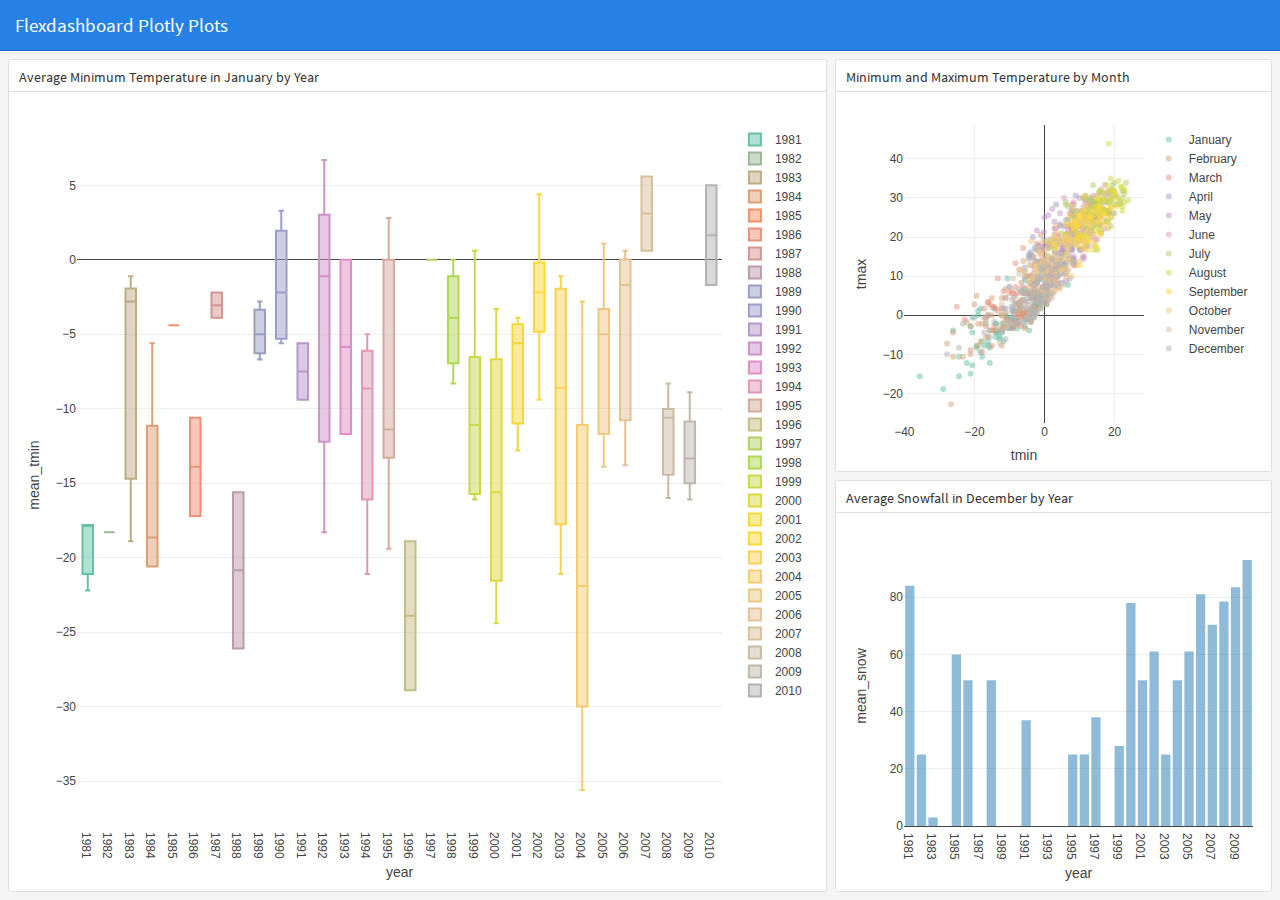
==== commit 6b136132: "- flexdashboard" ====
--- a/flexdashboard.html
+++ b/flexdashboard.html
@@ -1878,8 +1878,8 @@
 <div class="knitr-options" data-fig-width="576" data-fig-height="460">
 
 </div>
-<div id="htmlwidget-e0d38cab9ca32dc6d1a6" style="width:576px;height:460.8px;" class="plotly html-widget"></div>
-<script type="application/json" data-for="htmlwidget-e0d38cab9ca32dc6d1a6">{"x":{"visdat":{"e10528d6e8b":["function () ","plotlyVisDat"]},"cur_data":"e10528d6e8b","attrs":{"e10528d6e8b":{"x":{},"y":{},"color":{},"alpha":0.5,"alpha_stroke":1,"sizes":[10,100],"spans":[1,20],"type":"box"}},"layout":{"margin":{"b":40,"l":60,"t":25,"r":10},"xaxis":{"domain":[0,1],"automargin":true,"title":"year","type":"category","categoryorder":"array","categoryarray":["1981","1982","1983","1984","1985","1986","1987","1988","1989","1990","1991","1992","1993","1994","1995","1996","1997","1998","1999","2000","2001","2002","2003","2004","2005","2006","2007","2008","2009","2010"]},"yaxis":{"domain":[0,1],"automargin":true,"title":"mean_tmin"},"hovermode":"closest","showlegend":true},"source":"A","config":{"modeBarButtonsToAdd":["hoverclosest","hovercompare"],"showSendToCloud":false},"data":[{"fillcolor":"rgba(154,184,149,0.5)","x":["1982","1982","1982"],"y":[-27.8,-17.2,-7.8],"type":"box","name":"1982","marker":{"color":"rgba(154,184,149,0.5)","line":{"color":"rgba(154,184,149,1)"}},"line":{"color":"rgba(154,184,149,1)"},"xaxis":"x","yaxis":"y","frame":null},{"fillcolor":"rgba(191,172,132,0.5)","x":["1983","1983"],"y":[-12.8,-16.7],"type":"box","name":"1983","marker":{"color":"rgba(191,172,132,0.5)","line":{"color":"rgba(191,172,132,1)"}},"line":{"color":"rgba(191,172,132,1)"},"xaxis":"x","yaxis":"y","frame":null},{"fillcolor":"rgba(222,159,116,0.5)","x":["1984","1984","1984","1984"],"y":[-9.4,-6.1,-13.3,-15],"type":"box","name":"1984","marker":{"color":"rgba(222,159,116,0.5)","line":{"color":"rgba(222,159,116,1)"}},"line":{"color":"rgba(222,159,116,1)"},"xaxis":"x","yaxis":"y","frame":null},{"fillcolor":"rgba(235,146,120,0.5)","x":["1986","1986","1986"],"y":[-25,-21.1,-15],"type":"box","name":"1986","marker":{"color":"rgba(235,146,120,0.5)","line":{"color":"rgba(235,146,120,1)"}},"line":{"color":"rgba(235,146,120,1)"},"xaxis":"x","yaxis":"y","frame":null},{"fillcolor":"rgba(186,155,171,0.5)","x":["1988","1988"],"y":[-4.4,-17.2],"type":"box","name":"1988","marker":{"color":"rgba(186,155,171,0.5)","line":{"color":"rgba(186,155,171,1)"}},"line":{"color":"rgba(186,155,171,1)"},"xaxis":"x","yaxis":"y","frame":null},{"fillcolor":"rgba(153,159,196,0.5)","x":["1989","1989"],"y":[-11.7,-17.2],"type":"box","name":"1989","marker":{"color":"rgba(153,159,196,0.5)","line":{"color":"rgba(153,159,196,1)"}},"line":{"color":"rgba(153,159,196,1)"},"xaxis":"x","yaxis":"y","frame":null},{"fillcolor":"rgba(182,152,200,0.5)","x":["1991","1991","1991"],"y":[-10.3,-23.9,-2.2],"type":"box","name":"1991","marker":{"color":"rgba(182,152,200,0.5)","line":{"color":"rgba(182,152,200,1)"}},"line":{"color":"rgba(182,152,200,1)"},"xaxis":"x","yaxis":"y","frame":null},{"fillcolor":"rgba(203,147,198,0.5)","x":["1992","1992","1992"],"y":[-13.3,0,-25.6],"type":"box","name":"1992","marker":{"color":"rgba(203,147,198,0.5)","line":{"color":"rgba(203,147,198,1)"}},"line":{"color":"rgba(203,147,198,1)"},"xaxis":"x","yaxis":"y","frame":null},{"fillcolor":"rgba(223,141,196,0.5)","x":["1993","1993","1993","1993"],"y":[-9.4,-10,-5,-8.9],"type":"box","name":"1993","marker":{"color":"rgba(223,141,196,0.5)","line":{"color":"rgba(223,141,196,1)"}},"line":{"color":"rgba(223,141,196,1)"},"xaxis":"x","yaxis":"y","frame":null},{"fillcolor":"rgba(225,151,181,0.5)","x":["1994","1994","1994","1994"],"y":[-13.9,-32.8,-12.2,-17.2],"type":"box","name":"1994","marker":{"color":"rgba(225,151,181,0.5)","line":{"color":"rgba(225,151,181,1)"}},"line":{"color":"rgba(225,151,181,1)"},"xaxis":"x","yaxis":"y","frame":null},{"fillcolor":"rgba(197,190,131,0.5)","x":["1996","1996","1996","1996","1996","1996"],"y":[-8.9,-8.9,3.3,-3.9,-13.3,-3.3],"type":"box","name":"1996","marker":{"color":"rgba(197,190,131,0.5)","line":{"color":"rgba(197,190,131,1)"}},"line":{"color":"rgba(197,190,131,1)"},"xaxis":"x","yaxis":"y","frame":null},{"fillcolor":"rgba(179,207,103,0.5)","x":["1997"],"y":[-10.6],"type":"box","name":"1997","marker":{"color":"rgba(179,207,103,0.5)","line":{"color":"rgba(179,207,103,1)"}},"line":{"color":"rgba(179,207,103,1)"},"xaxis":"x","yaxis":"y","frame":null},{"fillcolor":"rgba(176,216,81,0.5)","x":["1998","1998","1998"],"y":[-5.6,-0.6,-28.9],"type":"box","name":"1998","marker":{"color":"rgba(176,216,81,0.5)","line":{"color":"rgba(176,216,81,1)"}},"line":{"color":"rgba(176,216,81,1)"},"xaxis":"x","yaxis":"y","frame":null},{"fillcolor":"rgba(199,217,73,0.5)","x":["1999","1999","1999"],"y":[-5,-15.6,5],"type":"box","name":"1999","marker":{"color":"rgba(199,217,73,0.5)","line":{"color":"rgba(199,217,73,1)"}},"line":{"color":"rgba(199,217,73,1)"},"xaxis":"x","yaxis":"y","frame":null},{"fillcolor":"rgba(220,217,65,0.5)","x":["2000","2000","2000","2000","2000"],"y":[-10,2.8,-9.4,-10,-24.4],"type":"box","name":"2000","marker":{"color":"rgba(220,217,65,0.5)","line":{"color":"rgba(220,217,65,1)"}},"line":{"color":"rgba(220,217,65,1)"},"xaxis":"x","yaxis":"y","frame":null},{"fillcolor":"rgba(241,217,55,0.5)","x":["2001","2001"],"y":[-13.3,-3.9],"type":"box","name":"2001","marker":{"color":"rgba(241,217,55,0.5)","line":{"color":"rgba(241,217,55,1)"}},"line":{"color":"rgba(241,217,55,1)"},"xaxis":"x","yaxis":"y","frame":null},{"fillcolor":"rgba(254,216,58,0.5)","x":["2002"],"y":[-8.9],"type":"box","name":"2002","marker":{"color":"rgba(254,216,58,0.5)","line":{"color":"rgba(254,216,58,1)"}},"line":{"color":"rgba(254,216,58,1)"},"xaxis":"x","yaxis":"y","frame":null},{"fillcolor":"rgba(248,210,87,0.5)","x":["2003","2003","2003","2003"],"y":[-5.6,-11.7,-24.4,-7.2],"type":"box","name":"2003","marker":{"color":"rgba(248,210,87,0.5)","line":{"color":"rgba(248,210,87,1)"}},"line":{"color":"rgba(248,210,87,1)"},"xaxis":"x","yaxis":"y","frame":null},{"fillcolor":"rgba(242,205,110,0.5)","x":["2004","2004"],"y":[-9.4,-17.8],"type":"box","name":"2004","marker":{"color":"rgba(242,205,110,0.5)","line":{"color":"rgba(242,205,110,1)"}},"line":{"color":"rgba(242,205,110,1)"},"xaxis":"x","yaxis":"y","frame":null},{"fillcolor":"rgba(235,200,131,0.5)","x":["2005","2005","2005"],"y":[0,-6.7,-1.7],"type":"box","name":"2005","marker":{"color":"rgba(235,200,131,0.5)","line":{"color":"rgba(235,200,131,1)"}},"line":{"color":"rgba(235,200,131,1)"},"xaxis":"x","yaxis":"y","frame":null},{"fillcolor":"rgba(227,195,149,0.5)","x":["2006","2006","2006","2006"],"y":[-0.6,4.4,-3.9,-0.6],"type":"box","name":"2006","marker":{"color":"rgba(227,195,149,0.5)","line":{"color":"rgba(227,195,149,1)"}},"line":{"color":"rgba(227,195,149,1)"},"xaxis":"x","yaxis":"y","frame":null},{"fillcolor":"rgba(216,191,157,0.5)","x":["2007","2007"],"y":[-21.7,-11.1],"type":"box","name":"2007","marker":{"color":"rgba(216,191,157,0.5)","line":{"color":"rgba(216,191,157,1)"}},"line":{"color":"rgba(216,191,157,1)"},"xaxis":"x","yaxis":"y","frame":null},{"fillcolor":"rgba(204,187,164,0.5)","x":["2008","2008","2008"],"y":[-15,0,3.9],"type":"box","name":"2008","marker":{"color":"rgba(204,187,164,0.5)","line":{"color":"rgba(204,187,164,1)"}},"line":{"color":"rgba(204,187,164,1)"},"xaxis":"x","yaxis":"y","frame":null},{"fillcolor":"rgba(192,183,172,0.5)","x":["2009","2009","2009","2009","2009","2009","2009"],"y":[-6.7,-8.9,-11.7,-16.1,-11.7,-24.4,-13.3],"type":"box","name":"2009","marker":{"color":"rgba(192,183,172,0.5)","line":{"color":"rgba(192,183,172,1)"}},"line":{"color":"rgba(192,183,172,1)"},"xaxis":"x","yaxis":"y","frame":null},{"fillcolor":"rgba(179,179,179,0.5)","x":["2010","2010","2010","2010","2010"],"y":[-24.4,-8.3,-8.9,-2.7,4.4],"type":"box","name":"2010","marker":{"color":"rgba(179,179,179,0.5)","line":{"color":"rgba(179,179,179,1)"}},"line":{"color":"rgba(179,179,179,1)"},"xaxis":"x","yaxis":"y","frame":null}],"highlight":{"on":"plotly_click","persistent":false,"dynamic":false,"selectize":false,"opacityDim":0.2,"selected":{"opacity":1},"debounce":0},"shinyEvents":["plotly_hover","plotly_click","plotly_selected","plotly_relayout","plotly_brushed","plotly_brushing","plotly_clickannotation","plotly_doubleclick","plotly_deselect","plotly_afterplot","plotly_sunburstclick"],"base_url":"https://plot.ly"},"evals":[],"jsHooks":[]}</script>
+<div id="htmlwidget-979d21b299d177819b04" style="width:576px;height:460.8px;" class="plotly html-widget"></div>
+<script type="application/json" data-for="htmlwidget-979d21b299d177819b04">{"x":{"visdat":{"4eb4432a33d3":["function () ","plotlyVisDat"]},"cur_data":"4eb4432a33d3","attrs":{"4eb4432a33d3":{"x":{},"y":{},"color":{},"alpha":0.5,"alpha_stroke":1,"sizes":[10,100],"spans":[1,20],"type":"box"}},"layout":{"margin":{"b":40,"l":60,"t":25,"r":10},"xaxis":{"domain":[0,1],"automargin":true,"title":"year","type":"category","categoryorder":"array","categoryarray":["1981","1982","1983","1984","1985","1986","1987","1988","1989","1990","1991","1992","1993","1994","1995","1996","1997","1998","1999","2000","2001","2002","2003","2004","2005","2006","2007","2008","2009","2010"]},"yaxis":{"domain":[0,1],"automargin":true,"title":"mean_tmin"},"hovermode":"closest","showlegend":true},"source":"A","config":{"modeBarButtonsToAdd":["hoverclosest","hovercompare"],"showSendToCloud":false},"data":[{"fillcolor":"rgba(102,194,165,0.5)","x":["1981","1981","1981"],"y":[-22.2,-17.8,-17.8],"type":"box","name":"1981","marker":{"color":"rgba(102,194,165,0.5)","line":{"color":"rgba(102,194,165,1)"}},"line":{"color":"rgba(102,194,165,1)"},"xaxis":"x","yaxis":"y","frame":null},{"fillcolor":"rgba(154,184,149,0.5)","x":["1982"],"y":[-18.3],"type":"box","name":"1982","marker":{"color":"rgba(154,184,149,0.5)","line":{"color":"rgba(154,184,149,1)"}},"line":{"color":"rgba(154,184,149,1)"},"xaxis":"x","yaxis":"y","frame":null},{"fillcolor":"rgba(191,172,132,0.5)","x":["1983","1983","1983","1983","1983"],"y":[-2.2,-1.1,-18.9,-13.3,-2.8],"type":"box","name":"1983","marker":{"color":"rgba(191,172,132,0.5)","line":{"color":"rgba(191,172,132,1)"}},"line":{"color":"rgba(191,172,132,1)"},"xaxis":"x","yaxis":"y","frame":null},{"fillcolor":"rgba(222,159,116,0.5)","x":["1984","1984","1984","1984"],"y":[-16.7,-20.6,-5.6,-20.6],"type":"box","name":"1984","marker":{"color":"rgba(222,159,116,0.5)","line":{"color":"rgba(222,159,116,1)"}},"line":{"color":"rgba(222,159,116,1)"},"xaxis":"x","yaxis":"y","frame":null},{"fillcolor":"rgba(248,143,100,0.5)","x":["1985"],"y":[-4.4],"type":"box","name":"1985","marker":{"color":"rgba(248,143,100,0.5)","line":{"color":"rgba(248,143,100,1)"}},"line":{"color":"rgba(248,143,100,1)"},"xaxis":"x","yaxis":"y","frame":null},{"fillcolor":"rgba(235,146,120,0.5)","x":["1986","1986"],"y":[-10.6,-17.2],"type":"box","name":"1986","marker":{"color":"rgba(235,146,120,0.5)","line":{"color":"rgba(235,146,120,1)"}},"line":{"color":"rgba(235,146,120,1)"},"xaxis":"x","yaxis":"y","frame":null},{"fillcolor":"rgba(212,150,146,0.5)","x":["1987","1987"],"y":[-3.9,-2.2],"type":"box","name":"1987","marker":{"color":"rgba(212,150,146,0.5)","line":{"color":"rgba(212,150,146,1)"}},"line":{"color":"rgba(212,150,146,1)"},"xaxis":"x","yaxis":"y","frame":null},{"fillcolor":"rgba(186,155,171,0.5)","x":["1988","1988"],"y":[-26.1,-15.6],"type":"box","name":"1988","marker":{"color":"rgba(186,155,171,0.5)","line":{"color":"rgba(186,155,171,1)"}},"line":{"color":"rgba(186,155,171,1)"},"xaxis":"x","yaxis":"y","frame":null},{"fillcolor":"rgba(153,159,196,0.5)","x":["1989","1989","1989"],"y":[-5,-6.7,-2.8],"type":"box","name":"1989","marker":{"color":"rgba(153,159,196,0.5)","line":{"color":"rgba(153,159,196,1)"}},"line":{"color":"rgba(153,159,196,1)"},"xaxis":"x","yaxis":"y","frame":null},{"fillcolor":"rgba(159,157,202,0.5)","x":["1990","1990","1990","1990"],"y":[3.3,-5,-5.6,0.6],"type":"box","name":"1990","marker":{"color":"rgba(159,157,202,0.5)","line":{"color":"rgba(159,157,202,1)"}},"line":{"color":"rgba(159,157,202,1)"},"xaxis":"x","yaxis":"y","frame":null},{"fillcolor":"rgba(182,152,200,0.5)","x":["1991","1991"],"y":[-5.6,-9.4],"type":"box","name":"1991","marker":{"color":"rgba(182,152,200,0.5)","line":{"color":"rgba(182,152,200,1)"}},"line":{"color":"rgba(182,152,200,1)"},"xaxis":"x","yaxis":"y","frame":null},{"fillcolor":"rgba(203,147,198,0.5)","x":["1992","1992","1992","1992","1992","1992","1992"],"y":[-13.9,6.7,-18.3,2.2,-7.2,3.3,-1.1],"type":"box","name":"1992","marker":{"color":"rgba(203,147,198,0.5)","line":{"color":"rgba(203,147,198,1)"}},"line":{"color":"rgba(203,147,198,1)"},"xaxis":"x","yaxis":"y","frame":null},{"fillcolor":"rgba(223,141,196,0.5)","x":["1993","1993"],"y":[0,-11.7],"type":"box","name":"1993","marker":{"color":"rgba(223,141,196,0.5)","line":{"color":"rgba(223,141,196,1)"}},"line":{"color":"rgba(223,141,196,1)"},"xaxis":"x","yaxis":"y","frame":null},{"fillcolor":"rgba(225,151,181,0.5)","x":["1994","1994","1994","1994","1994","1994"],"y":[-10.6,-6.1,-16.1,-6.7,-5,-21.1],"type":"box","name":"1994","marker":{"color":"rgba(225,151,181,0.5)","line":{"color":"rgba(225,151,181,1)"}},"line":{"color":"rgba(225,151,181,1)"},"xaxis":"x","yaxis":"y","frame":null},{"fillcolor":"rgba(212,171,157,0.5)","x":["1995","1995","1995","1995","1995","1995"],"y":[-19.4,2.8,0,-13.3,-12.2,-10.6],"type":"box","name":"1995","marker":{"color":"rgba(212,171,157,0.5)","line":{"color":"rgba(212,171,157,1)"}},"line":{"color":"rgba(212,171,157,1)"},"xaxis":"x","yaxis":"y","frame":null},{"fillcolor":"rgba(197,190,131,0.5)","x":["1996","1996"],"y":[-18.9,-28.9],"type":"box","name":"1996","marker":{"color":"rgba(197,190,131,0.5)","line":{"color":"rgba(197,190,131,1)"}},"line":{"color":"rgba(197,190,131,1)"},"xaxis":"x","yaxis":"y","frame":null},{"fillcolor":"rgba(179,207,103,0.5)","x":["1997"],"y":[0],"type":"box","name":"1997","marker":{"color":"rgba(179,207,103,0.5)","line":{"color":"rgba(179,207,103,1)"}},"line":{"color":"rgba(179,207,103,1)"},"xaxis":"x","yaxis":"y","frame":null},{"fillcolor":"rgba(176,216,81,0.5)","x":["1998","1998","1998","1998"],"y":[-2.2,-8.3,-5.6,0],"type":"box","name":"1998","marker":{"color":"rgba(176,216,81,0.5)","line":{"color":"rgba(176,216,81,1)"}},"line":{"color":"rgba(176,216,81,1)"},"xaxis":"x","yaxis":"y","frame":null},{"fillcolor":"rgba(199,217,73,0.5)","x":["1999","1999","1999","1999","1999"],"y":[0.6,-15.6,-16.1,-8.9,-11.1],"type":"box","name":"1999","marker":{"color":"rgba(199,217,73,0.5)","line":{"color":"rgba(199,217,73,1)"}},"line":{"color":"rgba(199,217,73,1)"},"xaxis":"x","yaxis":"y","frame":null},{"fillcolor":"rgba(220,217,65,0.5)","x":["2000","2000","2000","2000","2000"],"y":[-24.4,-7.8,-20.6,-15.6,-3.3],"type":"box","name":"2000","marker":{"color":"rgba(220,217,65,0.5)","line":{"color":"rgba(220,217,65,1)"}},"line":{"color":"rgba(220,217,65,1)"},"xaxis":"x","yaxis":"y","frame":null},{"fillcolor":"rgba(241,217,55,0.5)","x":["2001","2001","2001"],"y":[-3.9,-12.8,-5.6],"type":"box","name":"2001","marker":{"color":"rgba(241,217,55,0.5)","line":{"color":"rgba(241,217,55,1)"}},"line":{"color":"rgba(241,217,55,1)"},"xaxis":"x","yaxis":"y","frame":null},{"fillcolor":"rgba(254,216,58,0.5)","x":["2002","2002","2002","2002","2002"],"y":[-9.4,4.4,-3.3,-1.7,-2.2],"type":"box","name":"2002","marker":{"color":"rgba(254,216,58,0.5)","line":{"color":"rgba(254,216,58,1)"}},"line":{"color":"rgba(254,216,58,1)"},"xaxis":"x","yaxis":"y","frame":null},{"fillcolor":"rgba(248,210,87,0.5)","x":["2003","2003","2003","2003"],"y":[-14.4,-1.1,-2.8,-21.1],"type":"box","name":"2003","marker":{"color":"rgba(248,210,87,0.5)","line":{"color":"rgba(248,210,87,1)"}},"line":{"color":"rgba(248,210,87,1)"},"xaxis":"x","yaxis":"y","frame":null},{"fillcolor":"rgba(242,205,110,0.5)","x":["2004","2004","2004","2004"],"y":[-2.8,-24.4,-35.6,-19.4],"type":"box","name":"2004","marker":{"color":"rgba(242,205,110,0.5)","line":{"color":"rgba(242,205,110,1)"}},"line":{"color":"rgba(242,205,110,1)"},"xaxis":"x","yaxis":"y","frame":null},{"fillcolor":"rgba(235,200,131,0.5)","x":["2005","2005","2005","2005","2005","2005"],"y":[-6.1,-11.7,-3.9,1.1,-13.9,-3.3],"type":"box","name":"2005","marker":{"color":"rgba(235,200,131,0.5)","line":{"color":"rgba(235,200,131,1)"}},"line":{"color":"rgba(235,200,131,1)"},"xaxis":"x","yaxis":"y","frame":null},{"fillcolor":"rgba(227,195,149,0.5)","x":["2006","2006","2006"],"y":[-1.7,0.6,-13.8],"type":"box","name":"2006","marker":{"color":"rgba(227,195,149,0.5)","line":{"color":"rgba(227,195,149,1)"}},"line":{"color":"rgba(227,195,149,1)"},"xaxis":"x","yaxis":"y","frame":null},{"fillcolor":"rgba(216,191,157,0.5)","x":["2007","2007"],"y":[5.6,0.6],"type":"box","name":"2007","marker":{"color":"rgba(216,191,157,0.5)","line":{"color":"rgba(216,191,157,1)"}},"line":{"color":"rgba(216,191,157,1)"},"xaxis":"x","yaxis":"y","frame":null},{"fillcolor":"rgba(204,187,164,0.5)","x":["2008","2008","2008","2008","2008"],"y":[-10.6,-8.3,-10.6,-13.9,-16],"type":"box","name":"2008","marker":{"color":"rgba(204,187,164,0.5)","line":{"color":"rgba(204,187,164,1)"}},"line":{"color":"rgba(204,187,164,1)"},"xaxis":"x","yaxis":"y","frame":null},{"fillcolor":"rgba(192,183,172,0.5)","x":["2009","2009","2009","2009"],"y":[-8.9,-12.8,-16.1,-13.9],"type":"box","name":"2009","marker":{"color":"rgba(192,183,172,0.5)","line":{"color":"rgba(192,183,172,1)"}},"line":{"color":"rgba(192,183,172,1)"},"xaxis":"x","yaxis":"y","frame":null},{"fillcolor":"rgba(179,179,179,0.5)","x":["2010","2010"],"y":[-1.7,5],"type":"box","name":"2010","marker":{"color":"rgba(179,179,179,0.5)","line":{"color":"rgba(179,179,179,1)"}},"line":{"color":"rgba(179,179,179,1)"},"xaxis":"x","yaxis":"y","frame":null}],"highlight":{"on":"plotly_click","persistent":false,"dynamic":false,"selectize":false,"opacityDim":0.2,"selected":{"opacity":1},"debounce":0},"shinyEvents":["plotly_hover","plotly_click","plotly_selected","plotly_relayout","plotly_brushed","plotly_brushing","plotly_clickannotation","plotly_doubleclick","plotly_deselect","plotly_afterplot","plotly_sunburstclick"],"base_url":"https://plot.ly"},"evals":[],"jsHooks":[]}</script>
 </div>
 </div>
 <div id="column-1" class="section level2" data-width="350">
@@ -1890,16 +1890,16 @@
 <div class="knitr-options" data-fig-width="576" data-fig-height="460">
 
 </div>
-<div id="htmlwidget-f2234019c05118fd1975" style="width:576px;height:460.8px;" class="plotly html-widget"></div>
-<script type="application/json" data-for="htmlwidget-f2234019c05118fd1975">{"x":{"visdat":{"e104e9267d":["function () ","plotlyVisDat"]},"cur_data":"e104e9267d","attrs":{"e104e9267d":{"x":{},"y":{},"mode":"markers","color":{},"alpha":0.5,"alpha_stroke":1,"sizes":[10,100],"spans":[1,20],"type":"scatter"}},"layout":{"margin":{"b":40,"l":60,"t":25,"r":10},"xaxis":{"domain":[0,1],"automargin":true,"title":"tmin"},"yaxis":{"domain":[0,1],"automargin":true,"title":"tmax"},"hovermode":"closest","showlegend":true},"source":"A","config":{"modeBarButtonsToAdd":["hoverclosest","hovercompare"],"showSendToCloud":false},"data":[{"x":[-10,-23.9,-7.2,3.3,-13.3,-10.6,-5.6,-21.1,-15.6,3.9,-10,-8.9,-25.6,-5,0,-17.2,-24.4,-16.1,0,-6.7,-28.9,-15,-9.4,-13.3,-21.7,-2.7,-11.1,-4.4,-17.2,-11.7,-12.2,-8.9,-27.8,-17.2,-24.4,-17.8,-3.3,-11.7,-8.9,-10,-24.4,-32.8,-15,-0.6,-16.7,-5.6,-15,-0.6,2.8,-13.3,-0.6,-11.7,-3.9,-8.9,-3.9,-8.9,-13.3,-7.8,-24.4,4.4,-11.7,-15,-3.9,-6.1,-13.3,-5.6,-9.4,-12.8,-13.9,-2.2,-8.9,-9.4,-17.2,-1.7,-25,5,-6.7,-5,4.4,-8.3,-9.4,0],"y":[-1.7,-15.6,-5.6,6.1,-4.4,-6.7,-1.1,-12.2,-8.9,10,-0.6,7.2,-6.1,4.4,17.2,-6.1,-9.4,-6.1,5,4.4,-12.2,-2.2,-3.9,-0.6,-9.4,6.1,0,2.2,-2.8,-5.6,-2.2,2.8,-13.3,-3.3,-5.6,-12.8,8.3,-1.7,-3.9,-5.6,-10,3.3,-0.6,4.4,-8.9,3.9,-6.1,3.3,14.4,-6.7,10,-6.7,3.9,-1.7,1.1,-1.1,-4.4,-2.8,-11.7,8.9,1.1,-2.8,3.3,0,-3.3,1.1,3.9,-3.3,-6.7,1.1,-1.7,-1.7,-3.9,1.7,-10.6,13.3,-2.2,-0.6,9.4,0.6,-1.7,5],"mode":"markers","type":"scatter","name":"January","marker":{"color":"rgba(102,194,165,0.5)","line":{"color":"rgba(102,194,165,1)"}},"textfont":{"color":"rgba(102,194,165,0.5)"},"error_y":{"color":"rgba(102,194,165,0.5)"},"error_x":{"color":"rgba(102,194,165,0.5)"},"line":{"color":"rgba(102,194,165,0.5)"},"xaxis":"x","yaxis":"y","frame":null},{"x":[5,-6.1,-10.6,-2.8,-16.1,-1.1,-13.3,3.3,-11.1,-7.8,-5,-6.1,-1.1,-15,0,-13.9,-3.9,-6.7,-3.9,0,-5.6,-13.9,0.6,-7.2,-3.3,-2.8,-17.8,-4.4,-4.4,-19.4,-9.4,-6.1,-6.7,-21.1,-5,-2.8,-21.7,-16.1,-9.4,-22.2,-11.1,-15.6,-10,-22.2,-10.6,-21.1,-17.8,-11.1,-9.4,-5.6,-2.2,-3.9,-6.1,-1.7,-21.1,-4.4,0,-9.4,-3.3,-13.3,0.6,-7.2,-17.2,-6.7,-14.4,-18.3,-20.6,-13.9,-2.8,-15,-18.3,-3.9,-7.2,-7.2,-18.3,-12.2,-12.7,-22.2,2.8,1.7,-16.7,-7.8,-22.2,-7.8,-7.8,-6.7,-23.9,-11.7,-0.6,-19.4,-7.8,5.6,-13.3],"y":[16.1,4.4,-2.2,0.6,4.4,9.4,-7.8,11.1,7.8,-3.3,0.6,-0.6,7.2,-5,3.9,6.1,8.9,-0.6,2.8,2.8,3.9,3.9,18.3,3.9,1.7,2.2,-9.4,3.3,-0.6,-5.6,-0.6,7.8,1.7,-5.6,4.4,12.2,-5,-2.8,-5,-12.2,1.7,-4.4,0.6,-4.4,-2.2,0,-2.8,-5,1.1,0.6,3.3,1.7,1.1,11.7,2.2,2.2,3.3,7.8,8.3,-4.4,9.4,0,-11.7,-1.1,-3.3,-5,-10.6,-4.4,14.4,-2.8,1.1,2.8,0,-0.6,-6.7,-2.8,1.1,-7.2,10,9.4,1.7,6.1,-7.2,6.1,-1.1,2.8,1.7,-6.1,5,-8.3,-1.7,13.9,-5.6],"mode":"markers","type":"scatter","name":"February","marker":{"color":"rgba(211,164,122,0.5)","line":{"color":"rgba(211,164,122,1)"}},"textfont":{"color":"rgba(211,164,122,0.5)"},"error_y":{"color":"rgba(211,164,122,0.5)"},"error_x":{"color":"rgba(211,164,122,0.5)"},"line":{"color":"rgba(211,164,122,0.5)"},"xaxis":"x","yaxis":"y","frame":null},{"x":[-8.9,0.6,6.7,-1.1,-0.6,5,-4.4,0,-1.1,1.7,-5,0.6,-1.1,-6.7,0.6,0.6,0,-10,-3.3,-0.6,-9.4,-3.3,-15.6,-1.1,0.6,-3.3,3.3,-9.4,-6.1,-4.4,-11.1,-2.2,-2.2,-5,-7.2,-2.2,-0.6,-17.8,-8.9,-1.1,0,1.1,8.3,-1.1,-10,24.4,3.3,-4.2,-1.1,-1.1,-6.1,-4.4,-7.8,8.3,-4.4,-3.3,-7.2,-5,-12.2,-21.1,-17.2,-0.6,-6.1,-3.9,-3.9,-0.6,0,1.1,3.9,0.6,-3.9,-3.9,-3.3,-2.8,-11.7,-1.7,-11.7,-5,-6.1,-4.4,4.4,4.4,-11.1,1.7,-3.3,-12.2,5,0.6,-3.9,-6.1,-0.6,-6.7,4.4,3.3,-11.7],"y":[5,3.9,9.4,10.6,13.3,13.3,1.7,11.1,4.4,9.4,7.8,16.7,1.7,3.9,6.1,10,11.1,7.2,5,7.8,-2.2,2.8,-6.1,8.9,16.1,8.9,12.2,6.1,-0.6,7.2,2.8,10,12.8,6.1,5,2.2,13.3,-6.7,0,5.6,7.8,12.8,22.2,8.9,8.3,21.1,6.1,3.9,3.3,6.1,3.3,5,-0.6,6.7,5.6,6.7,1.1,2.2,-6.1,-9.4,-3.9,3.3,2.8,5,1.7,10.6,1.7,6.1,22.2,13.3,14.4,3.3,11.1,6.7,-1.7,6.7,0.6,9.4,-0.6,-0.6,9.4,10,2.2,8.9,8.9,-2.8,15,15.6,5,1.1,6.7,-1.1,21.1,11.7,-1.1],"mode":"markers","type":"scatter","name":"March","marker":{"color":"rgba(229,147,127,0.5)","line":{"color":"rgba(229,147,127,1)"}},"textfont":{"color":"rgba(229,147,127,0.5)"},"error_y":{"color":"rgba(229,147,127,0.5)"},"error_x":{"color":"rgba(229,147,127,0.5)"},"line":{"color":"rgba(229,147,127,0.5)"},"xaxis":"x","yaxis":"y","frame":null},{"x":[4.4,-0.6,-0.6,-3.9,-0.6,-2.8,3.9,-1.1,-5.6,-1.1,9.4,-2.8,2.8,0.6,8.9,-2.2,-6.1,7.2,5,7.8,3.3,8.3,-6.7,-0.6,8.9,8.9,2.8,-3.9,4.4,-8.9,10.6,14.4,1.1,-0.6,-11.1,-1.1,-0.6,12.8,4.4,1.1,0.6,4.4,11.1,-3.3,-3.3,8.9,1.1,-2.2,-7.2,0,-7.8,-2.2,4.4,-3.3,-2.8,-1.7,5,0.6,1.7,2.8,1.7,-2.8,0.6,0,3.3,3.9,6.1,3.9,-6.1,5,-5,0,-5,5,-1.7,-1.1,9.4,0,1.7,-0.6],"y":[21.7,5,10.6,4.4,14.4,5,11.1,2.8,2.2,21.1,23.9,8.9,22.8,11.7,18.9,3.9,-3.3,14.4,12.2,27.8,20.6,23.3,7.2,15,20.6,20,13.9,12.8,6.7,8.9,21.7,31.7,6.7,10.6,-0.6,15.6,12.8,24.4,22.2,10.6,17.2,6.7,19.4,4.4,8.3,21.7,17.8,11.1,-1.7,18.9,12.8,7.2,7.8,3.9,12.2,16.1,11.1,5.6,20.6,7.8,15,11.7,14.4,5,12.2,6.7,20.6,7.2,6.1,7.8,2.8,1.7,17.2,10.6,6.1,2.2,29.4,4.4,14.4,13.3],"mode":"markers","type":"scatter","name":"April","marker":{"color":"rgba(156,159,194,0.5)","line":{"color":"rgba(156,159,194,1)"}},"textfont":{"color":"rgba(156,159,194,0.5)"},"error_y":{"color":"rgba(156,159,194,0.5)"},"error_x":{"color":"rgba(156,159,194,0.5)"},"line":{"color":"rgba(156,159,194,0.5)"},"xaxis":"x","yaxis":"y","frame":null},{"x":[15.6,5.6,11.1,4.4,12.2,15.6,10,0.6,13.3,12.2,8.9,5,12.2,-2.2,4.4,5.6,3.3,6.1,6.1,5,5,7.2,-2.8,6.1,-0.6,0.6,3.9,1.7,1.1,5.6,13.3,2.2,7.8,5.6,5.6,-2.7,3.3,0.6,3.9,3.9,12.8,9.4,7.2,1.1,14.4,8.3,2.8,6.1,3.9,20.6,12.8,5,7.2,-4.4,5.6,13.3,7.8,11.7,1.1,8.9,5.6,1.1,4.4,8.3,9.4,9.4,8.3,8.9,3.9,2.8,5.6,3.9,2.8,8.3,11.7,10.6,10,5,3.3,11.1,10,6.1,9.4,2.2,11.7,2.2,2.8,11.1,15,8.3,4.4,1.7,17.2,12.2,5.6,4.4],"y":[24.4,12.8,31.1,23.3,25,20,19.4,18.3,22.2,20.6,20.6,15.6,28.3,20,15,15,21.7,23.3,23.3,20,16.7,22.8,16.1,25,3.9,9.4,17.8,10.6,14.4,15.6,25.6,14.4,19.4,20.6,18.3,16.1,15.6,14.4,11.7,16.1,24.4,20.6,19.4,22.2,25,28.3,13.3,22.8,25.6,30,13.9,15.6,12.8,15.6,23.9,28.9,26.7,22.8,20,21.7,22.2,11.7,19.4,22.8,17.8,21.1,19.4,25.6,20.6,23.3,21.7,18.3,15.6,17.2,23.3,29.4,20,15.6,15.6,27.2,20,16.7,31.1,20.6,20.6,23.3,15.6,26.1,27.2,21.7,24.4,8.9,25.6,25.6,21.1,21.7],"mode":"markers","type":"scatter","name":"May","marker":{"color":"rgba(194,150,199,0.5)","line":{"color":"rgba(194,150,199,1)"}},"textfont":{"color":"rgba(194,150,199,0.5)"},"error_y":{"color":"rgba(194,150,199,0.5)"},"error_x":{"color":"rgba(194,150,199,0.5)"},"line":{"color":"rgba(194,150,199,0.5)"},"xaxis":"x","yaxis":"y","frame":null},{"x":[16.7,9.4,6.1,12.2,13.9,5.6,11.1,12.8,17.2,14.4,15,12.8,14.4,13.9,15,11.1,7.2,18.9,10.6,11.7,15.6,17.2,15.6,16.1,12.2,9.4,12.2,10,12.2,13.3,17.8,12.8,14.4,11.1,11.7,11.1,14.4,16.7,13.3,12.2,12.8,8.3,13.3,18.3,13.9,10,13.9,22.2,14.4,12.2,14.4,19.4,11.1,11.1,16.7,17.2,2.8,10.6,11.7,8.3,11.7,15,9.4,14.4,11.1,17.2,10,12.8,10,20,20,13.3,7.2,15,8.9,11.1,13.3,12.2,17.2,13.9,13.9,10.6,16.7,14.4,16.7,11.1,7.2,11.7,12.2,12.2,13.3,9.4,15.6,17.8,15.6,9.4],"y":[29.4,23.3,22.2,23.9,25,27.2,22.2,29.4,27.8,24.4,26.7,25,28.3,23.3,28.9,16.7,19.4,29.4,23.9,25,27.2,26.7,30,28.3,16.7,23.3,27.8,28.3,30.6,23.3,31.1,28.9,22.2,25.6,27.8,17.8,26.1,25.6,27.8,25.6,33.3,30,25.6,29.4,27.2,12.2,20,35.6,16.7,18.9,19.4,28.3,20,24.4,26.1,28.9,15.6,15.6,22.2,21.1,31.7,28.3,13.3,26.1,21.1,27.8,22.2,20.6,29.4,29.4,26.1,25,18.9,25.6,19.4,19.4,30,25.6,26.7,23.9,21.1,21.7,27.8,19.4,27.8,25,24.4,22.2,21.7,22.8,21.7,23.3,25,26.7,27.8,24.4],"mode":"markers","type":"scatter","name":"June","marker":{"color":"rgba(223,155,177,0.5)","line":{"color":"rgba(223,155,177,1)"}},"textfont":{"color":"rgba(223,155,177,0.5)"},"error_y":{"color":"rgba(223,155,177,0.5)"},"error_x":{"color":"rgba(223,155,177,0.5)"},"line":{"color":"rgba(223,155,177,0.5)"},"xaxis":"x","yaxis":"y","frame":null},{"x":[11.1,10,15,11.1,11.7,8.9,11.1,18.3,14.4,17.2,16.7,10,16.1,19.4,11.7,16.1,17.8,16.1,16.7,20.6,19.4,17.2,15.6,15.6,14.4,11.1,16.1,17.8,10.6,12.2,17.2,18.9,13.3,12.8,6.1,16.7,15.6,15.6,21.1,16.1,11.7,13.3,10,7.8,13.9,13.9,13.9,10.6,16.1,13.9,19.8,17.2,16.7,15,17.2,17.8,15.6,15.6,17.8,12.8,7.2,15.6,8.3,16.1,16.7,16.1,17.8,12.8,16.7,12.2,15,7.2,20,12.2,16.7,13.3,16.7,14.4,10,13.3,6.1,11.7,15,15.6,20,21.1,15.6,8.3,10,17.2,19.4,10.6],"y":[21.1,26.1,21.1,23.9,26.7,22.8,25.6,27.2,19.4,27.8,26.1,25,29.4,28.3,25,27.8,24.4,28.9,27.8,31.7,28.3,29.4,25.6,26.7,27.8,27.8,30,28.3,26.7,22.8,25.6,30.6,24.4,26.1,18.9,27.8,23.3,31.1,26.7,30.6,24.4,27.2,25,26.1,27.2,23.3,19.4,23.3,28.9,28.9,31.3,30,26.1,26.1,29.4,36.7,22.2,30.6,28.3,25.6,22.8,30,18.3,27.2,26.1,27.2,23.9,24.4,25,25,27.8,23.9,30.6,31.1,27.8,21.7,26.7,23.9,23.9,17.2,25,26.7,27.2,35,29.4,33.3,27.8,24.4,26.1,27.2,30,25],"mode":"markers","type":"scatter","name":"July","marker":{"color":"rgba(182,204,108,0.5)","line":{"color":"rgba(182,204,108,1)"}},"textfont":{"color":"rgba(182,204,108,0.5)"},"error_y":{"color":"rgba(182,204,108,0.5)"},"error_x":{"color":"rgba(182,204,108,0.5)"},"line":{"color":"rgba(182,204,108,0.5)"},"xaxis":"x","yaxis":"y","frame":null},{"x":[11.1,15,16.7,3.9,9.4,12.8,16.7,6.7,18.3,11.1,18.9,11.7,13.3,14.4,13.9,17.8,21.1,12.8,18.3,18.3,10,15.6,17.8,7.8,11.1,12.8,9.4,8.9,15.6,16.7,12.8,16.7,8.3,10.6,17.8,8.3,8.9,13.3,12.2,15,7.8,18.3,13.9,12.8,11.1,18.3,7.8,11.7,15.6,8.3,16.1,14.4,16.7,12.2,15,10.6,12.2,18.3,13.9,15,17.8,6.7,15.6,9.4,5.6,11.7,16.1,15.6,10,14.4,16.7,14.4,22.8,10.6,14.4,19.4,17.8,14.4,11.1,12.2,16.7,17.2,16.7,6.7,17.2,16.1,16.1,20,14.4,8.9,21.7,16.7],"y":[18.3,25.6,32.8,23.9,28.9,19.4,24.4,22.8,27.8,24.4,32.2,28.3,25.6,23.9,27.2,33.9,28.3,27.2,28.3,30.6,25.6,26.7,20.6,19.4,21.7,23.9,25.6,27.2,27.2,23.9,25.6,30.6,23.3,25.6,25.6,22.2,22.8,28.3,18.3,23.3,20,29.4,22.8,22.8,25,23.3,21.7,26.1,31.1,16.7,26.7,26.1,32.2,21.7,23.3,26.1,26.1,29.4,27.2,28.3,33.3,22.2,25.6,22.2,18.3,23.3,28.9,22.8,23.3,26.1,26.7,25,32.8,25.6,23.9,29.4,29.4,16.7,23.9,24.4,27.2,25,28.9,25.6,28.9,28.3,27.8,29.4,22.2,19.4,28.9,29.4],"mode":"markers","type":"scatter","name":"August","marker":{"color":"rgba(209,217,69,0.5)","line":{"color":"rgba(209,217,69,1)"}},"textfont":{"color":"rgba(209,217,69,0.5)"},"error_y":{"color":"rgba(209,217,69,0.5)"},"error_x":{"color":"rgba(209,217,69,0.5)"},"line":{"color":"rgba(209,217,69,0.5)"},"xaxis":"x","yaxis":"y","frame":null},{"x":[13.9,5.6,15,5.6,8.3,7.8,11.1,15.6,5.6,8.3,1.7,8.3,5.6,11.1,2.8,7.2,11.1,17.2,14.4,18.9,5.6,8.3,19.4,14.4,6.7,13.9,9.4,2.2,14.4,18.3,8.9,11.7,9.4,2.8,7.2,7.2,8.3,14.4,12.8,7.8,12.2,2.8,10,3.9,3.9,9.4,-2.2,8.3,11.7,6.7,11.1,-1.7,15.6,18.3,8.9,20.6,10,12.2,17.8,11.7,13.3,7.8,17.8,11.1,10.6,10.6,2.8,22.2,14.4,7.8,17.2,16.1,9.4,17.2,4.4,7.2,17.2,13.9,1.7,17.8,8.9,6.7,11.1,10.6,5.6,13.3,12.8,10,6.7,3.3,5.6,11.1,16.1,14.4,20.6,3.9,8.9,8.9,10.6,2.8,3.9,15.6],"y":[25.6,23.3,23.3,18.9,28.9,25.6,23.9,23.3,22.2,12.8,11.7,26.7,14.4,23.9,22.8,17.2,13.3,22.8,24.4,29.4,16.7,16.1,28.3,25.6,20,18.9,18.9,13.9,20.6,26.1,17.8,21.7,22.2,20,24.4,32.2,19.4,24.4,27.8,17.8,22.8,12.2,24.4,18.3,17.8,13.3,13.9,22.2,26.1,25,18.9,11.1,28.9,23.3,28.9,28.3,23.3,30.6,28.9,18.3,19.4,24.4,26.7,18.3,22.2,21.7,19.4,30.6,26.1,15.6,22.8,24.4,25.6,23.3,22.2,18.3,29.4,21.7,15.6,21.1,16.1,20,17.8,22.8,15.6,24.4,25,17.2,23.3,18.3,22.8,27.8,22.8,25,27.2,19.4,20.6,19.4,23.9,17.2,12.8,21.1],"mode":"markers","type":"scatter","name":"September","marker":{"color":"rgba(253,215,61,0.5)","line":{"color":"rgba(253,215,61,1)"}},"textfont":{"color":"rgba(253,215,61,0.5)"},"error_y":{"color":"rgba(253,215,61,0.5)"},"error_x":{"color":"rgba(253,215,61,0.5)"},"line":{"color":"rgba(253,215,61,0.5)"},"xaxis":"x","yaxis":"y","frame":null},{"x":[-3.9,-1.1,11.1,14.4,3.3,3.9,5,2.8,5.6,0,4.4,5,0.6,9.4,-5,5,5.6,3.3,10.6,-0.6,2.2,7.8,4.4,13.3,6.1,6.7,-1.7,-1.1,0.6,4.4,2.8,-0.6,3.9,-2.8,7.2,-2.8,7.2,1.1,9.4,11.1,0,8.9,8.3,-0.6,4.4,0.6,5,16.1,-1.7,10,3.3,12.2,5.6,-3.9,0,2.2,4.4,2.8,3.9,0,6.1,3.9,7.2,-2.8,11.1,7.2,0.6,6.1,4.4,6.7,3.9,15.6,4.4,0.6,14.4,-0.6,1.1,17.2,-3.3,5,0,8.3,16.1,3.9,-3.9,7.2,6.7,11.1,3.3,1.7,10,-0.6,1.1],"y":[15.6,9.4,17.2,26.7,17.8,11.7,22.8,13.9,15,8.3,23.9,9.4,17.2,19.4,7.2,18.3,9.4,12.8,24.4,16.1,7.8,8.9,22.8,16.1,16.1,21.7,6.7,8.9,5.6,17.2,6.7,20.6,17.8,5,16.7,13.9,18.3,22.8,13.3,24.4,5,18.3,18.9,10,21.1,17.8,6.7,19.4,7.8,18.3,18.3,19.4,18.3,5.6,6.7,10.6,15,10.6,17.2,3.9,15.6,9.4,17.8,8.3,15,20,18.9,12.2,18.9,13.3,21.1,20,17.2,3.9,23.3,7.2,12.8,19.4,6.7,17.2,13.9,14.4,22.2,11.1,7.8,23.3,20.6,19.4,16.7,5.6,12.8,11.1,17.2],"mode":"markers","type":"scatter","name":"October","marker":{"color":"rgba(237,202,125,0.5)","line":{"color":"rgba(237,202,125,1)"}},"textfont":{"color":"rgba(237,202,125,0.5)"},"error_y":{"color":"rgba(237,202,125,0.5)"},"error_x":{"color":"rgba(237,202,125,0.5)"},"line":{"color":"rgba(237,202,125,0.5)"},"xaxis":"x","yaxis":"y","frame":null},{"x":[7.2,2.8,-5.6,0,5,6.1,-2.2,-6.1,-7.2,-2.8,-8.3,2.8,-2.8,-3.2,-5,-8.9,4.4,-5.6,7.8,3.9,-2.8,-7.8,3.3,12.8,2.8,-2.8,-3.3,-0.6,-1.1,-12.8,-9.4,1.7,5.6,-4.4,5,-1.7,0,-4.4,-6.1,2.8,-6.7,-6.1,10.6,1.7,2.8,-14.4,3.9,2.2,-6.7,-1.1,-1.7,-0.6,0.6,7.2,5.6,1.1,8.3,-1.1,4.4,3.3,-0.6,-8.3,10.6,4.4,12.8,0.6,5.6,-6.1,10,1.7,1.7,2.8,-0.6,-0.6,-12.2,1.1,-7.8,0,-1.1,6.1,-6.7,-12.8,-1.7,-11.1,-2.2,0.6],"y":[11.7,4.4,6.7,2.2,5.6,10.6,5,11.1,-0.6,17.8,0,18.9,7.8,4.4,3.3,3.9,11.7,7.8,18.3,7.8,8.3,5.6,6.1,20.6,17.8,5.6,7.8,2.2,2.8,4.4,1.1,11.1,18.3,5.6,8.3,3.9,9.4,11.7,12.2,12.8,7.2,0.6,23.3,22.2,7.2,1.7,15,5,-1.7,15,4.4,11.1,3.3,14.4,19.4,7.2,15,13.9,13.9,11.1,6.1,0,19.4,9.4,21.7,6.1,10.6,2.2,23.9,20.6,12.2,13.3,6.7,7.8,5.6,6.1,-1.1,11.7,2.8,11.1,1.7,5.6,9.4,-0.6,5,6.7],"mode":"markers","type":"scatter","name":"November","marker":{"color":"rgba(212,190,160,0.5)","line":{"color":"rgba(212,190,160,1)"}},"textfont":{"color":"rgba(212,190,160,0.5)"},"error_y":{"color":"rgba(212,190,160,0.5)"},"error_x":{"color":"rgba(212,190,160,0.5)"},"line":{"color":"rgba(212,190,160,0.5)"},"xaxis":"x","yaxis":"y","frame":null},{"x":[8.9,-3.9,-4.4,-11.7,-9.4,-4.4,-16.7,-11.1,-5,-2.1,-7.2,-6.7,0,2.2,-5.6,1.1,-2.2,-3.3,-14.4,3.9,5,-4.4,-5,-8.9,-10.6,-4.4,-8.3,-11.7,-5,2.8,-5,-7.2,-9.4,-5,-3.3,-5.6,-5,-1.1,-13.3,1.1,-7.8,-3.9,-6.7,-5.6,-5.6,-1.1,-9.4,-2.8,-9.4,10.6,-4.4,-5.5,-8.2,10,-3.3,-5.6,6.7,-16.1,-14.4,-15,1.1,0.6,-10,-4.4,-6.1,-5,1.1,-3.9,-2.8,-5,-5.6,3.9,7.2,-14.4,-10,-0.6,-8.3,0,-9.4,1.1,-2.8,-10.6,-0.6,-5.6,-16.1,-2.8,-4.4,-5.5,-1.1,-7.2,0.6,-6.1,-11.7,-2.2,3.3,-10],"y":[13.3,1.1,0.6,-2.2,-1.7,4.4,0,3.9,2.2,2.2,5,0.6,6.1,6.1,-1.7,6.7,0.6,1.1,-5,12.2,11.1,5,3.9,-6.7,13.9,0.6,-1.1,-2.8,1.7,10,0.6,-2.2,0.6,12.8,3.3,-0.6,1.7,4.4,-6.1,7.8,6.1,0,0.6,4.4,5.6,6.7,8.3,3.9,-6.1,20.6,0.6,4.4,-1,15,2.8,1.1,11.7,-3.9,3.3,2.8,13.3,3.9,-5,-2.2,-0.6,12.2,6.7,-2.2,7.2,5,1.7,12.8,13.9,-4.4,0.6,3.9,4.4,3.9,1.7,6.7,0.6,-5.6,5,-1.7,0.6,0,7.2,2.8,4.4,1.1,12.8,-2.8,-6.7,5,7.8,0.6],"mode":"markers","type":"scatter","name":"December","marker":{"color":"rgba(179,179,179,0.5)","line":{"color":"rgba(179,179,179,1)"}},"textfont":{"color":"rgba(179,179,179,0.5)"},"error_y":{"color":"rgba(179,179,179,0.5)"},"error_x":{"color":"rgba(179,179,179,0.5)"},"line":{"color":"rgba(179,179,179,0.5)"},"xaxis":"x","yaxis":"y","frame":null}],"highlight":{"on":"plotly_click","persistent":false,"dynamic":false,"selectize":false,"opacityDim":0.2,"selected":{"opacity":1},"debounce":0},"shinyEvents":["plotly_hover","plotly_click","plotly_selected","plotly_relayout","plotly_brushed","plotly_brushing","plotly_clickannotation","plotly_doubleclick","plotly_deselect","plotly_afterplot","plotly_sunburstclick"],"base_url":"https://plot.ly"},"evals":[],"jsHooks":[]}</script>
+<div id="htmlwidget-85b74d3396090bbdfb81" style="width:576px;height:460.8px;" class="plotly html-widget"></div>
+<script type="application/json" data-for="htmlwidget-85b74d3396090bbdfb81">{"x":{"visdat":{"4eb47c26290c":["function () ","plotlyVisDat"]},"cur_data":"4eb47c26290c","attrs":{"4eb47c26290c":{"x":{},"y":{},"mode":"markers","color":{},"alpha":0.5,"alpha_stroke":1,"sizes":[10,100],"spans":[1,20],"type":"scatter"}},"layout":{"margin":{"b":40,"l":60,"t":25,"r":10},"xaxis":{"domain":[0,1],"automargin":true,"title":"tmin"},"yaxis":{"domain":[0,1],"automargin":true,"title":"tmax"},"hovermode":"closest","showlegend":true},"source":"A","config":{"modeBarButtonsToAdd":["hoverclosest","hovercompare"],"showSendToCloud":false},"data":[{"x":[2.8,-7.8,-11.7,-8.3,-35.6,-17.2,-10.6,-2.2,-12.8,-9.4,-16.1,-3.3,-20.6,-13.9,-13.9,-12.8,6.7,-11.1,-13.9,-13.3,-17.8,-5,-1.7,0.6,-5,-24.4,-3.9,-2.8,-10.6,0,-8.9,0.6,-18.9,-18.9,-16,-18.3,-2.2,-12.2,-2.2,-2.8,-15.6,-4.4,0.6,-19.4,-1.1,-2.2,-20.6,-3.9,-5.6,-6.7,-7.2,-22.2,-15.6,-10.6,-24.4,-17.8,-13.8,-3.3,-19.4,2.2,3.3,4.4,-1.1,-5,-5.6,-14.4,-9.4,-16.7,-21.1,-20.6,5,-2.8,-21.1,-5.6,-1.7,-18.3,-5.6,0.6,0,-6.7,-3.9,-6.1,-10.6,-6.1,0,-13.3,-13.9,-26.1,-10.6,-8.3,-2.8,-28.9,-5.6,-1.7,-1.1,-15.6,-16.1,-3.3,5.6,-8.9,3.3,-11.7,1.1,0],"y":[16.7,-3.3,-6.7,2.8,-15.6,-7.8,9.4,2.8,-5.6,-1.1,0,-0.6,-12.8,-4.4,-3.9,-6.1,7.8,0,-2.2,-3.9,-6.7,-1.1,8.9,6.7,10,-10.6,5.6,2.2,-2.2,3.3,-3.3,2.8,1.1,0,-7.7,1.7,5.6,-4.4,5,2.2,-3.9,-3.9,6.7,-8.3,5,4.4,-4.4,5,-2.8,2.2,1.7,-12.2,-12.2,-3.3,-15.6,-10.6,-2.1,1.1,-7.8,8.3,12.8,18.9,1.7,6.1,5.6,1.7,-0.6,-2.2,-2.8,-0.6,15.6,8.3,-15,-1.1,2.8,-9.4,6.7,12.2,3.9,0,-1.7,0.6,-1.1,3.9,7.2,-4.4,-5.6,-3.9,-0.6,-1.1,2.8,-18.9,8.9,2.2,9.4,-8.3,-6.7,2.8,12.8,1.1,11.7,-2.2,15,4.4],"mode":"markers","type":"scatter","name":"January","marker":{"color":"rgba(102,194,165,0.5)","line":{"color":"rgba(102,194,165,1)"}},"textfont":{"color":"rgba(102,194,165,0.5)"},"error_y":{"color":"rgba(102,194,165,0.5)"},"error_x":{"color":"rgba(102,194,165,0.5)"},"line":{"color":"rgba(102,194,165,0.5)"},"xaxis":"x","yaxis":"y","frame":null},{"x":[-7.1,0,0,-1.7,-7.8,-26.7,-2.8,-16.1,-11.6,-21.1,-26.1,0,-12.2,-15.6,-15.6,-12.2,-17.8,-26.1,-15,-5.6,-8.9,-14.4,-16.7,-8.9,-1.1,-0.6,-15,-19.4,-7.8,-3.3,-6.1,-5.6,-1.1,-20,-22.2,2.8,-3.3,-8.9,-11.1,-3.9,1.7,2.2,-12.2,-27.8,-5.6,-8.3,-18.3,-7.2,-3.9,-6.7,-16.7,-6,-5,-2.2,-0.6,1.1,-6.7,-2.3,-12.2,-21.1,-14.4,-4.4,-7.2,-3.9,-1.7,0.6,-5.6,-18.9,-7.2,-2.8,-12.2,-12.2,-11.1,-3.3,0.6,-18.9,-1.1,2.8,-5.6,-23.3,-9.4,-2.8,3.3,-7.8],"y":[1.7,4.4,15.6,1.7,-0.6,-22.8,1.7,-5.6,-2.7,-2.8,-4.4,6.7,-3.9,2.8,-3.9,-3.3,-2.2,-10.6,0,10,-2.8,-2.8,-1.1,-1.7,3.3,11.7,4.4,5,2.8,10.6,0.6,0.6,20.6,2.8,-1.7,10,0,1.1,6.7,0,8.9,8.9,0,-7.2,1.1,5,-6.7,0.6,-1.1,8.3,-5.6,13.9,5.6,8.3,5.6,7.2,3.3,3.6,0,-10,-3.9,7.2,1.1,-1.7,5.6,3.9,-0.6,-2.2,-2.2,13.9,4.4,-7.8,0.6,6.1,2.8,-7.8,5,7.2,-3.3,-10.6,-3.3,0.6,10,2.8],"mode":"markers","type":"scatter","name":"February","marker":{"color":"rgba(211,164,122,0.5)","line":{"color":"rgba(211,164,122,1)"}},"textfont":{"color":"rgba(211,164,122,0.5)"},"error_y":{"color":"rgba(211,164,122,0.5)"},"error_x":{"color":"rgba(211,164,122,0.5)"},"line":{"color":"rgba(211,164,122,0.5)"},"xaxis":"x","yaxis":"y","frame":null},{"x":[-7.2,-2.8,-2.2,3.9,-2.2,-8.3,-12.2,-16.7,1.1,-2.8,-17.8,3.3,-3.3,2.8,-2.8,-8.3,5,-16.1,5,-16.1,-14.4,-1.1,-11.1,-3.3,-3.9,-9.4,-1.7,7.2,-1.7,-5.6,-11.7,-5,-16.1,-11.7,-3.3,-1.7,-5,-6.1,0,-3.9,-2.8,-0.6,-3.9,0,-5.6,-8.3,10.6,-7.8,-3.9,-1.1,-11.1,5.6,7.8,-15,-13.3,-0.6,-9.4,2.8,-5,-2.8,-6.7,0,-6.7,-13.3,-13.9,-3.3,-2.8,-14.4,-7.2,-7.2,1.7,-7.2,-0.6,-17.2,-8.3,-8.9,-25,-1.1,-15,8.9,-22.8,-7.8,-6.7,-10,0,8.3,0,1.7,-3.9,-21.1,-8.9,-17.2,-4.4,-10.6,3.3,-6.1,1.7,-2.2,-7.2,-7.8,1.1],"y":[0.6,9.4,3.9,7.2,4.4,-2.2,1.7,-2.8,7.8,6.7,-9.4,8.3,0.6,10,2.2,13.3,16.1,3.3,19.4,3.3,2.2,13.9,4.4,8.9,8.3,-1.7,6.1,22.8,3.9,0,6.1,5.6,0,-3.3,4.4,5,3.3,7.2,6.1,1.1,6.7,7.2,10,5,0.6,7.2,16.7,-2.2,1.7,15.6,-1.1,11.7,14.4,2.2,9.4,6.7,6.1,15.6,1.1,12.8,-0.6,7.8,-2.8,1.1,1.7,15,7.8,-3.9,-0.6,11.7,5,3.3,16.7,1.7,0.6,-2.8,2.2,3.9,-7.8,12.8,-1.1,-1.7,3.9,5.6,18.3,12.8,5,12.2,5,-8.9,5.6,-0.6,10,-1.1,12.2,17.2,11.7,18.3,2.8,5.6,10],"mode":"markers","type":"scatter","name":"March","marker":{"color":"rgba(229,147,127,0.5)","line":{"color":"rgba(229,147,127,1)"}},"textfont":{"color":"rgba(229,147,127,0.5)"},"error_y":{"color":"rgba(229,147,127,0.5)"},"error_x":{"color":"rgba(229,147,127,0.5)"},"line":{"color":"rgba(229,147,127,0.5)"},"xaxis":"x","yaxis":"y","frame":null},{"x":[13.3,-1.7,3.9,1.1,-8.9,7.8,9.4,-3.3,5,4.4,-5.6,-0.6,10,3.9,-4.4,10,5.6,-1.1,-3.9,-10,13.3,3.9,2.8,-2.8,-11.1,-1.7,-4.4,7.8,4.4,9.4,6.7,4.4,1.7,2.2,-3.9,7.8,8.9,8.3,6.1,7.8,1.7,7.8,6.1,3.9,-6.7,6.1,8.3,0,3.9,4.4,-8.3,-3.3,5,5.6,2.2,9.4,5.6,3.3,1.1,9.4,-5.6,-9.4,-4.4,-3.3,6.1,-2.2,-1.7,-2.2,0.6,5.6,0,7.2,5,1.7,5,2.2,4.4,-2.2,3.3,0.6,0,3.3,3.3,-0.6,7.8,2.2,-3.3,4.4,1.1,-0.6],"y":[21.7,10.6,8.3,12.2,1.7,27.2,23.3,9.4,16.1,18.3,11.1,3.9,16.7,13.9,15,17.2,12.2,12.2,12.8,-3.3,29.4,15,10.6,17.2,1.7,13.3,15.6,21.1,13.3,21.1,18.9,22.8,17.8,5.6,16.1,21.7,30.6,20,16.7,16.7,11.1,16.7,10.6,10,6.1,13.3,22.2,19.4,11.7,10.6,-1.1,15,8.3,10.6,11.7,22.8,12.8,28.3,18.3,23.9,12.2,2.2,14.4,20,24.4,16.7,17.8,10,5.6,16.1,8.9,9.4,15,19.4,16.7,12.2,23.3,13.9,7.8,7.2,10,16.1,10.6,5,25.6,7.8,7.8,12.2,11.1,13.9],"mode":"markers","type":"scatter","name":"April","marker":{"color":"rgba(156,159,194,0.5)","line":{"color":"rgba(156,159,194,1)"}},"textfont":{"color":"rgba(156,159,194,0.5)"},"error_y":{"color":"rgba(156,159,194,0.5)"},"error_x":{"color":"rgba(156,159,194,0.5)"},"line":{"color":"rgba(156,159,194,0.5)"},"xaxis":"x","yaxis":"y","frame":null},{"x":[0,8.3,12.2,7.8,10,8.9,6.1,7.8,6.1,3.3,7.8,2.2,-0.6,15.6,3.3,5.6,5.6,8.3,1.1,6.1,10,-0.2,5,-1.7,0,1.7,13.3,8.3,13.3,0.6,3.9,15,5,8.3,12.2,11.1,5,2.2,4.4,12.2,2.8,-0.6,11.1,-1.1,8.3,2.2,5.6,8.3,2.8,8.3,13.9,7.2,5.6,6.1,4.4,8.3,14.4,1.1,11.1,6.1,2.8,0,2.2,3.3,-2.2,-0.6,17.2,8.9,2.8,0,8.3,10,5,2.2,15.6,3.3,13.9,8.3,6.7,3.9,2.8,7.8,6.7,11.1,11.1,6.7,7.8],"y":[25,15,27.2,25.6,30,23.3,20.6,19.4,22.8,9.4,22.8,9.4,16.7,25.6,17.8,22.8,18.9,21.7,25.6,19.4,18.9,21.3,17.2,16.7,12.2,14.4,28.3,23.3,20,11.7,18.9,25.6,18.3,19.4,17.8,30,13.3,27.2,16.1,27.8,18.9,17.2,15,17.8,21.1,10.6,17.8,14.4,22.2,28.3,24.4,26.1,17.2,19.4,26.1,13.9,24.4,17.8,21.7,8.9,8.9,14.4,10,22.2,21.7,5.6,26.7,20.6,20.6,13.3,20,22.8,18.3,14.4,23.3,11.7,24.4,14.4,18.9,20,23.9,17.8,20,18.9,14.4,15.6,17.2],"mode":"markers","type":"scatter","name":"May","marker":{"color":"rgba(194,150,199,0.5)","line":{"color":"rgba(194,150,199,1)"}},"textfont":{"color":"rgba(194,150,199,0.5)"},"error_y":{"color":"rgba(194,150,199,0.5)"},"error_x":{"color":"rgba(194,150,199,0.5)"},"line":{"color":"rgba(194,150,199,0.5)"},"xaxis":"x","yaxis":"y","frame":null},{"x":[5.6,16.1,7.8,7.8,18.3,8.9,13.3,16.1,3.9,7.8,11.1,6.7,12.8,9.4,10.6,9.4,15,8.3,6.7,15,15,8.3,13.9,13.9,10.6,8.3,11.7,13.9,11.7,15.6,10.6,20.6,16.1,14.4,17.2,9.4,6.7,18.3,8.9,10.6,17.2,13.3,12.2,12.8,11.7,7.8,11.1,17.8,18.3,7.8,17.8,15,14.4,13.3,8.9,16.1,6.7,11.1,16.1,11.1,16.1,15,11.1,15.6,13.9,12.8,17.2,9.4,12.8,17.8,11.7,11.7,11.1,6.1,7.8,11.1,-2.8,10,18.3,15,17.2,14.4,10.6,8.3,11.7,19.4,13.9,11.7,1.7,16.1,11.7,12.8],"y":[30,32.2,22.2,28.3,31.7,18.9,22.2,25,20.6,22.2,23.9,21.1,23.9,26.7,26.7,20.6,26.7,28.9,21.7,19.4,27.8,25.6,27.8,28.3,21.1,21.1,28.9,24.4,26.1,25.6,19.4,30.6,27.2,19.4,22.2,18.9,24.4,31.1,24.4,24.4,33.3,27.8,22.2,30,17.8,26.7,25.6,30,26.7,23.3,23.9,27.8,28.9,26.1,25,21.1,20,26.1,23.3,20,26.1,30.6,27.8,25,30.6,25,28.9,20,26.1,26.7,17.2,24.4,22.2,17.8,18.9,15,11.7,22.8,26.1,28.9,31.1,24.4,22.8,18.3,25.6,26.1,22.8,29.4,17.8,27.2,30.6,28.3],"mode":"markers","type":"scatter","name":"June","marker":{"color":"rgba(223,155,177,0.5)","line":{"color":"rgba(223,155,177,1)"}},"textfont":{"color":"rgba(223,155,177,0.5)"},"error_y":{"color":"rgba(223,155,177,0.5)"},"error_x":{"color":"rgba(223,155,177,0.5)"},"line":{"color":"rgba(223,155,177,0.5)"},"xaxis":"x","yaxis":"y","frame":null},{"x":[20,8.3,12.8,13.9,13.9,15.6,15,23.3,15,17.2,17.8,8.3,15.6,6.7,19.4,22.2,12.2,15,15,20,22.2,12.2,13.3,18.9,22.8,14.4,16.7,18.9,16.1,13.3,12.2,7.2,13.9,6.1,10.6,13.9,18.9,21.7,13.3,11.7,17.2,14.4,18.3,10,15.6,18.9,18.3,20,11.7,13.9,16.7,13.9,6.7,20.6,18.3,8.9,6.1,15,21.7,5,13.9,20,8.3,16.1,14.4,18.9,19.4,12.2,15,11.7,18.9,17.8],"y":[28.3,25,26.1,29.4,28.9,31.1,27.2,33.9,27.2,26.1,28.9,23.3,31.7,24.4,31.7,31.7,29.4,27.2,16.7,26.1,30,25,23.3,25,31.1,17.8,31.1,29.4,26.7,28.9,22.2,22.8,25.6,28.9,26.7,23.9,22.8,28.3,30,25,23.9,28.9,26.7,20,28.9,30.6,26.1,31.7,24.4,33.3,29.4,22.8,27.8,28.3,28.9,26.7,28.3,23.3,28.9,21.1,27.2,33.9,26.7,28.3,25.6,27.8,33.3,20.6,24.4,22.8,32.2,24.4],"mode":"markers","type":"scatter","name":"July","marker":{"color":"rgba(182,204,108,0.5)","line":{"color":"rgba(182,204,108,1)"}},"textfont":{"color":"rgba(182,204,108,0.5)"},"error_y":{"color":"rgba(182,204,108,0.5)"},"error_x":{"color":"rgba(182,204,108,0.5)"},"line":{"color":"rgba(182,204,108,0.5)"},"xaxis":"x","yaxis":"y","frame":null},{"x":[15.6,22.2,16.7,8.9,15.6,12.8,16.7,19.4,14.4,11.1,14.4,21.1,2.8,17.8,8.9,13.3,18.3,8.9,6.1,15,7.8,15.6,17.2,21.7,18.3,16.7,3.9,15,12.2,13.9,17.8,15.6,16.7,13.3,16.7,16.1,19.4,18.9,21.1,12.2,18.3,20,15.6,9.4,11.1,13.3,17.2,22.8,21.1,15.6,22.8,5.6,12.2,22.2,11.7,18.9,13.9,15,11.7,12.2,14.4,18.9,16.1,15.6,18.9,22.8,10,12.2,11.7,12.2,17.2,15.6,13.9,20,16.1,16.1,10.6,12.2,13.9,16.1,12.8,8.9,9.4,23.9,13.9,14.4,7.2,10,17.8,11.1,13.3,8.9,17.2,11.7,22.2],"y":[22.2,32.8,27.2,21.7,29.4,23.9,29.4,32.2,21.7,25,23.9,34.4,17.2,31.7,25.6,22.8,23.9,18.9,20.6,27.8,21.1,22.8,26.7,32.8,43.9,27.2,18.3,23.9,27.8,16.7,33.3,26.7,26.7,25.6,30,31.7,30,28.9,29.4,20.6,22.2,31.1,27.8,22.8,20,23.9,29.4,32.2,30,29.4,31.7,20.6,26.7,27.8,25.6,30,27.8,27.2,17.8,27.2,27.8,35,21.1,28.3,31.7,28.9,25.6,25.6,23.9,20.6,27.2,29.4,22.8,30.6,26.7,21.7,20.6,25,23.9,25.6,24.4,21.7,20.6,29.4,27.2,25.6,19.4,20.6,26.1,30,22.2,17.8,26.7,30.6,26.7],"mode":"markers","type":"scatter","name":"August","marker":{"color":"rgba(209,217,69,0.5)","line":{"color":"rgba(209,217,69,1)"}},"textfont":{"color":"rgba(209,217,69,0.5)"},"error_y":{"color":"rgba(209,217,69,0.5)"},"error_x":{"color":"rgba(209,217,69,0.5)"},"line":{"color":"rgba(209,217,69,0.5)"},"xaxis":"x","yaxis":"y","frame":null},{"x":[7.8,3.9,10,12.8,7.2,8.3,18.9,18.9,12.2,-2.2,8.9,9.4,16.1,10.6,15,20,6.1,15,1.1,10.6,12.8,9.4,8.3,15.6,9.4,10,11.7,16.7,10.6,14.4,11.7,2.8,2.8,8.3,11.7,11.1,20.6,2.8,6.1,9.4,9.4,9.4,7.2,6.1,10,7.2,17.2,3.3,15.6,18.9,11.1,9.4,13.3,17.2,10.6,12.8,12.2,12.8,-0.6,9.4,5.6,7.8,8.3,11.1,12.2,12.2,12.2,2.8,4.4,15,0,15.6,6.1,11.1,3.3,8.9,16.1,13.3,6.1,1.1,4.4,15,15,1.7,15.6,10],"y":[23.3,13.9,12.8,23.3,18.9,22.8,27.2,25,19.4,12.8,23.9,22.8,20.6,17.2,30,31.7,23.3,23.9,17.2,25.6,25,23.3,22.2,27.2,24.4,25.6,18.9,26.1,19.4,17.8,18.3,18.9,20,18.9,23.9,24.4,27.8,19.4,20,20.6,20,18.3,19.4,18.9,24.4,25.6,23.3,17.2,27.8,27.8,20,20,26.1,25.6,22.8,25,20,18.9,13.3,23.3,18.9,19.4,23.9,25,18.9,16.7,21.7,18.3,11.7,26.7,9.4,23.9,15.6,26.7,19.4,19.4,25,25,17.8,18.9,19.4,21.1,17.2,18.3,25.6,18.9],"mode":"markers","type":"scatter","name":"September","marker":{"color":"rgba(253,215,61,0.5)","line":{"color":"rgba(253,215,61,1)"}},"textfont":{"color":"rgba(253,215,61,0.5)"},"error_y":{"color":"rgba(253,215,61,0.5)"},"error_x":{"color":"rgba(253,215,61,0.5)"},"line":{"color":"rgba(253,215,61,0.5)"},"xaxis":"x","yaxis":"y","frame":null},{"x":[5.6,3.3,2.8,3.3,-3.9,-0.6,4.4,0.6,2.2,8.3,6.7,14.4,2.8,3.3,6.7,-1.7,6.1,-1.7,1.7,11.7,6.1,-6.7,1.1,1.1,13.3,7.8,-5.6,14.4,0,7.8,-2.8,4.4,5,12.2,-1.7,7.8,6.1,0,13.9,4.4,13.9,-3.3,6.1,1.1,-1.7,6.1,4.4,0.6,-4.4,13.3,4.4,6.7,11.7,0.6,0,3.3,-4.4,-2.2,-0.6,11.7,1.7,10,2.8,8.3,3.3,1.7,0.6,8.9,13.3,7.2,-1.1,8.3,6.7,6.1,0.6,-3.3,7.8,3.3,6.1,8.9,6.7,3.9,8.9,3.9,2.8,1.1,0,4.4,-2.2,1.1,6.7,-5.6,5.6,10,2.2,2.8,0.6,-1.7,1.1,6.7],"y":[14.4,21.1,6.1,9.4,18.9,18.9,14.4,5,12.8,27.8,16.7,23.9,11.1,22.8,17.8,11.1,18.9,12.8,17.8,19.4,17.8,11.7,12.2,14.4,21.1,18.3,10,18.9,10.6,10,12.2,6.7,12.2,23.9,16.1,13.9,10,9.4,20.6,14.4,20.6,9.4,20,7.2,11.1,11.1,18.3,6.1,12.8,22.8,18.9,14.4,27.8,11.1,4.4,8.3,8.9,10.6,14.4,25,6.1,21.7,15,19.4,13.3,12.8,11.1,13.3,22.8,18.9,16.1,19.4,17.2,12.2,13.9,9.4,19.4,10.6,20,18.3,20,19.4,18.3,18.3,11.1,15,12.8,13.9,6.1,9.4,11.1,11.1,12.2,13.9,14.4,16.7,16.7,17.2,14.4,14.4],"mode":"markers","type":"scatter","name":"October","marker":{"color":"rgba(237,202,125,0.5)","line":{"color":"rgba(237,202,125,1)"}},"textfont":{"color":"rgba(237,202,125,0.5)"},"error_y":{"color":"rgba(237,202,125,0.5)"},"error_x":{"color":"rgba(237,202,125,0.5)"},"line":{"color":"rgba(237,202,125,0.5)"},"xaxis":"x","yaxis":"y","frame":null},{"x":[-3.9,-6,0.6,-3.3,-12.2,2.8,3.9,-12.2,-12.2,-1.7,8.3,2.2,2.2,-5,-5,0.6,-0.6,1.7,12.8,6.7,-13.3,0.6,1.7,3.9,0,2.2,5.6,8.3,-3.3,1.7,-2.1,-5.6,6.7,-1.7,-3.3,-8.3,7.2,-10.6,1.1,3.3,-0.6,-8.9,-7.2,2.8,2.8,12.8,-12.8,6.7,0,-1.1,-3.9,0,-0.6,-1.1,-6.7,1.1,3.3,0.6,-2.2,-0.6,1.1,3.9,3.9,3.3,-1.7,-10.6,-6.1,-0.6,1.1,6.7,-0.6,1.1,2.8,-8.9,3.3,2.2,0,-0.6,-2.2,-2.8,4.4,2.8,2.2,-11.7,-9.4,-4.4,4.4,1.1],"y":[8.3,5.6,8.3,1.7,0,6.1,10.6,1.7,2.8,13.3,20.6,13.9,11.1,1.7,-0.6,7.2,6.7,12.2,21.1,17.8,-3.3,6.1,7.8,18.9,5.6,8.9,7.8,13.3,10,5.6,7.8,1.7,11.7,6.1,15,2.8,15,-2.8,18.3,10,12.2,-2.2,10.6,9.4,13.9,17.8,-7.2,14.4,7.2,11.7,-1.1,12.8,4.4,1.7,3.3,3.9,12.8,7.8,6.7,6.7,9.4,11.7,13.9,13.3,10,-1.7,5.6,4.4,7.2,13.3,9.4,13.9,19.4,9.4,7.8,4.4,13.3,5.6,0.6,7.2,7.2,13.9,11.1,-1.7,3.9,8.3,15.6,8.3],"mode":"markers","type":"scatter","name":"November","marker":{"color":"rgba(212,190,160,0.5)","line":{"color":"rgba(212,190,160,1)"}},"textfont":{"color":"rgba(212,190,160,0.5)"},"error_y":{"color":"rgba(212,190,160,0.5)"},"error_x":{"color":"rgba(212,190,160,0.5)"},"line":{"color":"rgba(212,190,160,0.5)"},"xaxis":"x","yaxis":"y","frame":null},{"x":[0.6,2.8,-24.4,-8.9,-9.4,-8.9,0.6,0.6,2.2,-6.1,-6.7,-1.1,-1.7,-2.2,-5,-20,-8.3,-5.6,-3.3,-16.7,-8.9,1.1,-5.6,-3.9,-3.3,0.6,-3.9,3.9,-4.9,1.7,-3.9,-7.2,8.3,-10,-1.7,-1.1,-2.8,-2.8,-3.9,1.1,5,-8.9,-17.2,-1.7,-11.1,-27.8,-6.1,-12.2,-3.9,-15.6,1.1,-0.6,5,-3.9,-3.9,-11.1,-14.4,-5.6,-2.2,-3.9,1.1,-7.8,1.1,-5,-1.7,-6.7,-2.8,-5.6,-2.8,-0.6,-12.2,-0.6,-2.8,-1.7,-10,-4.4,0.6,-5,-7.2,8.3,-2.2,-8.3,-5.6,-0.6,-2.2,-12.2,3.9,-8.9,-2.2,-11.7,-0.6,-0.6,-23.3,-10,0.6,1.1,-0.6,-1.1],"y":[7.2,11.7,-8.3,4.4,1.1,1.1,6.7,5,14.4,-1.7,6.1,2.8,4.4,0.6,-1.1,-0.6,1.1,-1.7,2.2,-0.6,-0.6,17.2,5.6,1.7,3.9,8.3,4.4,12.8,4.4,7.8,-1.1,6.7,13.3,7.2,9.4,9.4,1.1,0,1.1,3.9,13.9,-2.2,-4.4,4.4,-6.1,-10,5.6,-2.2,6.1,-5.6,10,11.7,12.8,0,4.4,4.4,-1.7,3.9,3.3,4.4,12.8,-2.2,10,-0.6,3.9,2.8,5.6,9.4,1.1,7.2,-4.4,2.8,-0.6,4.4,7.2,0.6,7.2,2.8,-1.7,13.9,8.3,3.3,1.7,3.9,8.3,-3.9,10,0,6.1,1.7,10.6,5,-2.2,-2.2,5,6.1,3.3,12.2],"mode":"markers","type":"scatter","name":"December","marker":{"color":"rgba(179,179,179,0.5)","line":{"color":"rgba(179,179,179,1)"}},"textfont":{"color":"rgba(179,179,179,0.5)"},"error_y":{"color":"rgba(179,179,179,0.5)"},"error_x":{"color":"rgba(179,179,179,0.5)"},"line":{"color":"rgba(179,179,179,0.5)"},"xaxis":"x","yaxis":"y","frame":null}],"highlight":{"on":"plotly_click","persistent":false,"dynamic":false,"selectize":false,"opacityDim":0.2,"selected":{"opacity":1},"debounce":0},"shinyEvents":["plotly_hover","plotly_click","plotly_selected","plotly_relayout","plotly_brushed","plotly_brushing","plotly_clickannotation","plotly_doubleclick","plotly_deselect","plotly_afterplot","plotly_sunburstclick"],"base_url":"https://plot.ly"},"evals":[],"jsHooks":[]}</script>
 </div>
 <div id="average-snowfall-in-december-by-year" class="section level3">
 <h3>Average Snowfall in December by Year</h3>
 <div class="knitr-options" data-fig-width="576" data-fig-height="460">
 
 </div>
-<div id="htmlwidget-21bc180d87842164ce40" style="width:576px;height:460.8px;" class="plotly html-widget"></div>
-<script type="application/json" data-for="htmlwidget-21bc180d87842164ce40">{"x":{"visdat":{"e107bfe43a1":["function () ","plotlyVisDat"]},"cur_data":"e107bfe43a1","attrs":{"e107bfe43a1":{"x":{},"y":{},"alpha":0.5,"alpha_stroke":1,"sizes":[10,100],"spans":[1,20],"type":"bar"}},"layout":{"margin":{"b":40,"l":60,"t":25,"r":10},"xaxis":{"domain":[0,1],"automargin":true,"title":"year","type":"category","categoryorder":"array","categoryarray":["1981","1982","1983","1984","1985","1986","1987","1988","1989","1990","1991","1992","1993","1994","1995","1996","1997","1998","1999","2000","2001","2002","2003","2004","2005","2006","2007","2008","2009","2010"]},"yaxis":{"domain":[0,1],"automargin":true,"title":"mean_snow"},"hovermode":"closest","showlegend":false},"source":"A","config":{"modeBarButtonsToAdd":["hoverclosest","hovercompare"],"showSendToCloud":false},"data":[{"x":["1981","1983","1984","1985","1988","1991","1995","1996","1997","1999","2001","2005","2007","2008","2009","2010"],"y":[42,39,23,307,178,51,51,5,47.3333333333333,48,356,45.5,53.5,33.75,30.8333333333333,26.75],"type":"bar","marker":{"color":"rgba(31,119,180,0.5)","line":{"color":"rgba(31,119,180,1)"}},"error_y":{"color":"rgba(31,119,180,0.5)"},"error_x":{"color":"rgba(31,119,180,0.5)"},"xaxis":"x","yaxis":"y","frame":null}],"highlight":{"on":"plotly_click","persistent":false,"dynamic":false,"selectize":false,"opacityDim":0.2,"selected":{"opacity":1},"debounce":0},"shinyEvents":["plotly_hover","plotly_click","plotly_selected","plotly_relayout","plotly_brushed","plotly_brushing","plotly_clickannotation","plotly_doubleclick","plotly_deselect","plotly_afterplot","plotly_sunburstclick"],"base_url":"https://plot.ly"},"evals":[],"jsHooks":[]}</script>
+<div id="htmlwidget-7d9d0adfe0518e5b331d" style="width:576px;height:460.8px;" class="plotly html-widget"></div>
+<script type="application/json" data-for="htmlwidget-7d9d0adfe0518e5b331d">{"x":{"visdat":{"4eb45cd055d":["function () ","plotlyVisDat"]},"cur_data":"4eb45cd055d","attrs":{"4eb45cd055d":{"x":{},"y":{},"alpha":0.5,"alpha_stroke":1,"sizes":[10,100],"spans":[1,20],"type":"bar"}},"layout":{"margin":{"b":40,"l":60,"t":25,"r":10},"xaxis":{"domain":[0,1],"automargin":true,"title":"year","type":"category","categoryorder":"array","categoryarray":["1981","1982","1983","1984","1985","1986","1987","1988","1989","1990","1991","1992","1993","1994","1995","1996","1997","1998","1999","2000","2001","2002","2003","2004","2005","2006","2007","2008","2009","2010"]},"yaxis":{"domain":[0,1],"automargin":true,"title":"mean_snow"},"hovermode":"closest","showlegend":false},"source":"A","config":{"modeBarButtonsToAdd":["hoverclosest","hovercompare"],"showSendToCloud":false},"data":[{"x":["1981","1982","1983","1985","1986","1988","1991","1995","1996","1997","1999","2000","2001","2002","2003","2004","2005","2006","2007","2008","2009","2010"],"y":[84,25,3,60,51,51,37,25,25,38,28,78,51,61,25,51,61,81,70.3333333333333,78.5,83.5,93],"type":"bar","marker":{"color":"rgba(31,119,180,0.5)","line":{"color":"rgba(31,119,180,1)"}},"error_y":{"color":"rgba(31,119,180,0.5)"},"error_x":{"color":"rgba(31,119,180,0.5)"},"xaxis":"x","yaxis":"y","frame":null}],"highlight":{"on":"plotly_click","persistent":false,"dynamic":false,"selectize":false,"opacityDim":0.2,"selected":{"opacity":1},"debounce":0},"shinyEvents":["plotly_hover","plotly_click","plotly_selected","plotly_relayout","plotly_brushed","plotly_brushing","plotly_clickannotation","plotly_doubleclick","plotly_deselect","plotly_afterplot","plotly_sunburstclick"],"base_url":"https://plot.ly"},"evals":[],"jsHooks":[]}</script>
 </div>
 </div>
 
--- a/site_libs/value-box-accent-static-0.6.0/theme-cosmo-value-box.css
+++ b/site_libs/value-box-accent-static-0.6.0/theme-cosmo-value-box.css
@@ -1,19 +1,19 @@
-.value-box-primary, .bg-primary {
-  background-color: rgba(39, 128, 227, 0.7);
-}
-
-.value-box-info, .bg-info {
-  background-color: rgba(153, 84, 187, 0.7);
-}
-
-.value-box-success, .bg-success {
-  background-color: rgba(63, 182, 24, 0.7);
-}
-
-.value-box-warning, .bg-warning {
-  background-color: rgba(255, 117, 24, 0.7);
-}
-
-.value-box-danger, .bg-danger {
-  background-color: rgba(255, 0, 57, 0.7);
-}
+.value-box-primary, .bg-primary {
+  background-color: rgba(39, 128, 227, 0.7);
+}
+
+.value-box-info, .bg-info {
+  background-color: rgba(153, 84, 187, 0.7);
+}
+
+.value-box-success, .bg-success {
+  background-color: rgba(63, 182, 24, 0.7);
+}
+
+.value-box-warning, .bg-warning {
+  background-color: rgba(255, 117, 24, 0.7);
+}
+
+.value-box-danger, .bg-danger {
+  background-color: rgba(255, 0, 57, 0.7);
+}
